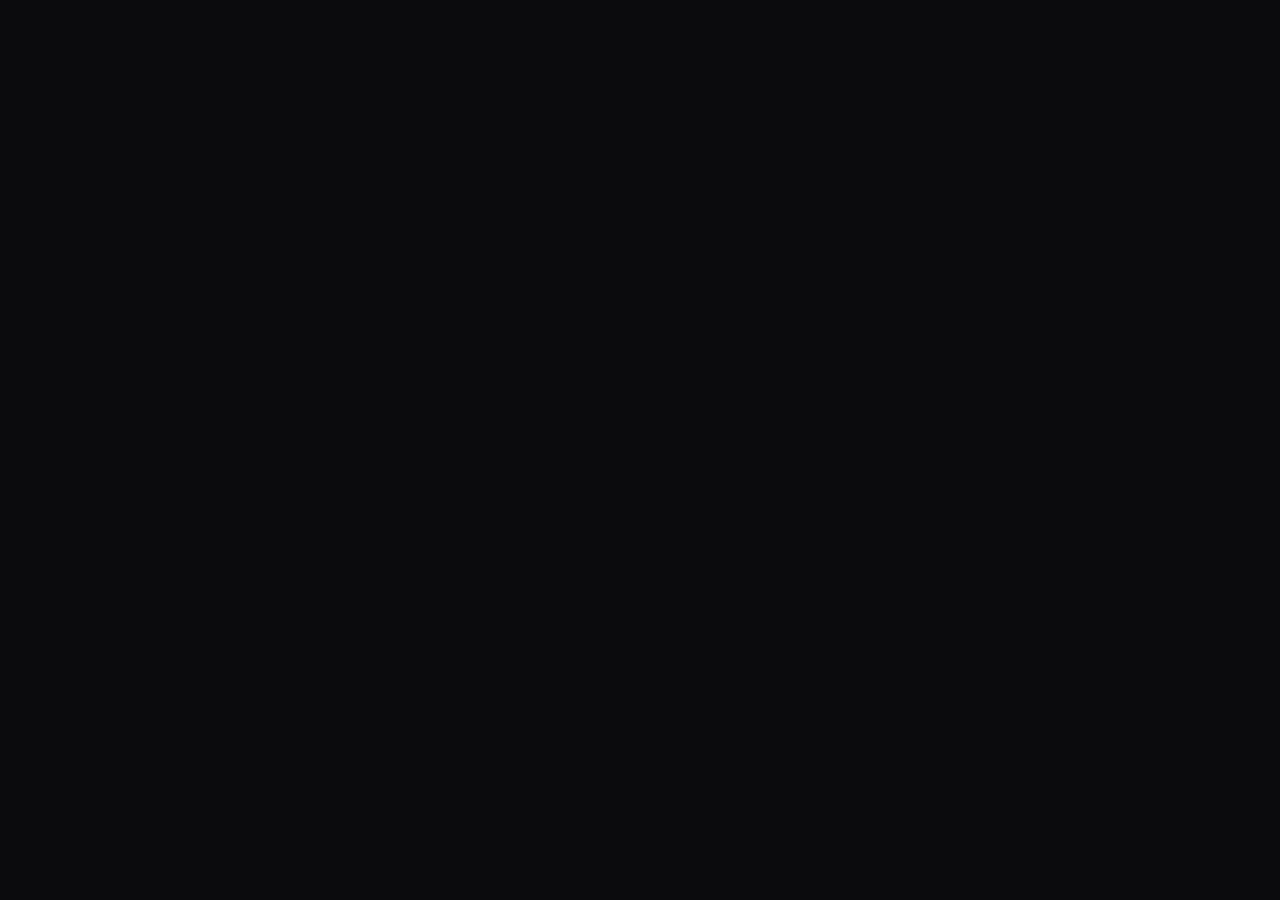
==== index.html @ c73a39ec "Add Three.js 3D tabletop environment to v5" ====
<!doctype html><html><head><meta charset=utf8><meta name=viewport content="width=device-width,initial-scale=1,viewport-fit=cover"><style>:root{color-scheme:light;box-sizing:border-box;padding-top:env(safe-area-inset-top,0px);padding-bottom:env(safe-area-inset-bottom,0px)}html{scroll-padding-top:env(safe-area-inset-top,0px)}body{margin:0;padding:0;font:14px -apple-system,BlinkMacSystemFont,sans-serif;background:#fff;color:#000}img{max-width:100%}[hidden]:not([hidden=until-found i]){display:none!important}</style>  <title>Pen Game — V5.0</title>
  <meta name="theme-color" content="#0b0b0d">
  <meta name="description" content="Play the Bangladeshi school-bench pen game with friends or locally.">
  <meta name="application-name" content="Pen Game">
  <meta name="apple-mobile-web-app-capable" content="yes">
  <meta name="apple-mobile-web-app-status-bar-style" content="black-translucent">
  <link rel="manifest" href="./manifest.webmanifest">
  <link rel="icon" type="image/svg+xml" href="./icon.svg">
</head><body>
<meta name="claude:viewport-fit-sides" content="cover">
<link rel="stylesheet" href="https://fonts.googleapis.com/css2?family=Hind+Siliguri:wght@400;500;600;700&family=Permanent+Marker&display=swap">
<style>
/* Layout: full-screen game. HUD bar on top, canvas bench in the middle, modal panels for menus. Single dark look by choice. */
:root{--bg:#0b0b0d;--sf:#141418;--sf2:#1b1b21;--ln:#2b2b32;--tx:#f5f5f7;--mu:#a3a3ad;--ac:#dc3545;--ac2:#ff6577;--ok:#22c55e;--warn:#eab308;
--ff:"Hind Siliguri",system-ui,-apple-system,"Segoe UI",Roboto,sans-serif;--fd:"Permanent Marker","Hind Siliguri",system-ui,sans-serif;color-scheme:dark}
*{box-sizing:border-box}
html,body{height:100%;margin:0;overscroll-behavior:none;-webkit-tap-highlight-color:transparent}
body{display:flex;flex-direction:column;padding:0;background:var(--bg);color:var(--tx);font:16px/1.45 var(--ff);overflow:hidden;user-select:none;-webkit-user-select:none;-webkit-touch-callout:none;overscroll-behavior:none}
#stage{flex:1;min-height:0;display:flex;align-items:center;justify-content:center}#pen3d{position:absolute;inset:0;width:100%;height:100%;pointer-events:none;z-index:0}#c{position:relative;z-index:1}
#c{display:block;touch-action:none;max-width:100%}
button,select,input{font:inherit;color:var(--tx);background:var(--sf2);border:1px solid var(--ln);border-radius:10px;padding:9px 14px}
button{cursor:pointer;transition:transform .12s,filter .12s}
button:hover{filter:brightness(1.15)}button:active{transform:scale(.97)}
:focus-visible{outline:2px solid var(--tx);outline-offset:2px}
input[type=text]{user-select:text;-webkit-user-select:text;min-width:0}
button.pr{background:linear-gradient(180deg,#e8485a,#c52b3c);border-color:var(--ac);box-shadow:0 6px 18px rgba(220,53,69,.35);font-weight:600}

/* HUD */
#top{display:none;align-items:center;gap:10px 14px;flex-wrap:wrap;padding:8px 12px;background:linear-gradient(180deg,#18181d,#121216);border:1px solid var(--ln);border-radius:16px}
#turn{display:flex;align-items:center;gap:8px;padding:6px 14px 6px 10px;background:var(--sf2);border:1px solid var(--ln);border-radius:99px;font-weight:600;min-width:0}
#turn .dot{width:14px;height:14px;border-radius:50%;background:currentColor;box-shadow:0 0 10px currentColor;flex:none;animation:pop .4s}
#turn small{color:var(--mu);font-weight:400}
@keyframes pop{from{transform:scale(2.2)}}
#order{display:flex;gap:12px;flex:1;flex-wrap:wrap;min-width:0}
.chip{display:flex;align-items:center;gap:6px;font-size:12px;color:var(--mu);min-width:0}
.chip b{width:30px;height:30px;border-radius:50%;display:grid;place-items:center;font-size:13px;color:#fff;background:var(--c);border:2px solid transparent;box-shadow:0 2px 8px rgba(0,0,0,.5);transition:transform .2s;flex:none}
.chip.on b{border-color:#fff;transform:scale(1.15);box-shadow:0 0 0 3px rgba(255,255,255,.15),0 0 14px var(--c)}
.chip.on em{color:var(--tx)}
.chip.x b{background:#26262b;color:var(--mu)}.chip.x{opacity:.55}
.chip em{font-style:normal;overflow:hidden;text-overflow:ellipsis;white-space:nowrap;max-width:90px}
.pips{display:flex;gap:3px}.pips i{display:block;width:8px;height:8px;border-radius:50%;border:1.5px solid var(--c)}.pips i.f{background:var(--c)}
#ser{font-size:12px;color:var(--mu);white-space:nowrap}
#clk{display:flex;align-items:center;justify-content:center;min-width:48px;height:34px;padding:0 10px;border-radius:99px;border:1px solid var(--ln);background:var(--sf2);font-weight:700;font-variant-numeric:tabular-nums}
#clk.low{border-color:var(--ac);color:var(--ac2);animation:blink .5s infinite alternate}
@keyframes blink{to{background:#3a141a}}
#pwr{width:110px;height:10px;border-radius:5px;background:var(--sf2);border:1px solid var(--ln);overflow:hidden}
#pwf{height:100%;width:0;background:linear-gradient(90deg,#22c55e,#eab308,#dc3545) left/110px 100%}
#top button{width:44px;height:44px;padding:0;border-radius:50%;display:grid;place-items:center}
#toast{position:fixed;left:50%;top:calc(76px + env(safe-area-inset-top,0px));transform:translateX(-50%);max-width:calc(100% - 32px);text-align:center;background:rgba(17,17,20,.92);border:1px solid var(--ac);padding:8px 16px;border-radius:99px;box-shadow:0 8px 24px rgba(0,0,0,.5);font-weight:600;opacity:0;transition:opacity .25s;pointer-events:none;z-index:6}
#toast.on{opacity:1}

/* Panels */
#scr{position:fixed;inset:0;display:none;align-items:center;justify-content:center;padding:calc(16px + env(safe-area-inset-top,0px)) max(16px,env(safe-area-inset-right,0px)) calc(16px + env(safe-area-inset-bottom,0px)) max(16px,env(safe-area-inset-left,0px));overflow:auto;overscroll-behavior:contain;z-index:5;background:radial-gradient(ellipse at 50% 0,rgba(220,53,69,.14),rgba(8,8,8,.92) 62%)}
.p{background:linear-gradient(180deg,#17171b,#101013);border:1px solid #2b2b31;border-radius:16px;padding:22px;max-width:520px;width:100%;max-height:100%;overflow:auto;box-shadow:0 20px 60px rgba(0,0,0,.6);animation:rise .35s cubic-bezier(.2,.8,.2,1)}
.p.still{animation:none}
@keyframes rise{from{opacity:0;transform:translateY(14px) scale(.98)}}
.p h2,.p h3{margin:.2em 0 .5em}.p h3{font-size:13px;color:var(--mu);text-transform:uppercase;letter-spacing:.08em;margin-top:1.2em}
.p label{display:flex;justify-content:space-between;align-items:center;gap:10px;margin:10px 0}
.g{display:grid;gap:10px;margin-top:14px}.g2{display:grid;grid-template-columns:1fr 1fr;gap:10px}
.mu{color:var(--mu);font-size:14px}
.logo{text-align:center}
.logo b{display:block;font:400 clamp(44px,10vw,64px)/1.05 var(--fd);letter-spacing:.01em;transform:rotate(-2deg)}
.logo b span{color:var(--ac2)}
.logo .bn{font-size:18px;color:var(--mu)}.logo p{margin:2px 0 0}
.pg{height:16px;width:190px;margin:14px auto 4px;border-radius:8px;background:linear-gradient(90deg,#1e1e22 12%,#dc3545 12% 18%,#2563eb 18% 88%,#111 88%);filter:drop-shadow(0 10px 8px rgba(0,0,0,.6));animation:sw 3.5s ease-in-out infinite alternate}
@keyframes sw{from{transform:translateX(-30px) rotate(-4deg)}to{transform:translateX(30px) rotate(4deg)}}
.st{display:grid;grid-template-columns:repeat(3,1fr);gap:8px;text-align:center}
.st div{background:#18181c;border:1px solid var(--ln);border-radius:12px;padding:10px 6px}
.st b{display:block;font-size:20px;font-variant-numeric:tabular-nums}.st span{font-size:12px;color:var(--mu)}
.kick{font-size:11px;letter-spacing:.14em;text-transform:uppercase;color:var(--ac2);font-weight:700;text-align:center}
.win{text-align:center}.win h2{font:400 clamp(28px,7vw,38px)/1.1 var(--fd);margin:.2em 0 .5em}
.score{display:flex;gap:8px;justify-content:center;flex-wrap:wrap;margin:6px 0 12px}
.score div{min-width:72px;text-align:center;background:#18181c;border:1px solid var(--ln);border-bottom:3px solid var(--c);border-radius:10px;padding:6px 10px}
.score b{display:block;font-size:26px;line-height:1.1;font-variant-numeric:tabular-nums}.score span{font-size:12px;color:var(--mu);display:block;max-width:96px;overflow:hidden;text-overflow:ellipsis;white-space:nowrap}
.rk{display:flex;align-items:center;gap:10px;background:#17171b;border-left:4px solid var(--c);border-radius:10px;padding:8px 12px;margin:6px 0}
.rk .pos{width:34px;font-weight:700;color:var(--mu);font-variant-numeric:tabular-nums}.rk .nm{flex:1;min-width:0;overflow:hidden;text-overflow:ellipsis;white-space:nowrap}
.rk small{color:var(--mu)}.rk .ms{font-size:12px;color:var(--mu);white-space:nowrap}
ol.steps{counter-reset:s;list-style:none;padding:0}
ol.steps li{counter-increment:s;display:flex;gap:12px;align-items:center;background:#17171b;border-radius:12px;padding:10px 12px;margin:8px 0}
ol.steps li::before{content:counter(s);width:26px;height:26px;border-radius:50%;background:var(--ac);display:grid;place-items:center;font-weight:700;flex:none}
input[type=checkbox]{appearance:none;-webkit-appearance:none;width:46px;height:26px;border-radius:13px;padding:0;position:relative;cursor:pointer;background:#2a2a30;transition:background .2s;flex:none}
input[type=checkbox]::after{content:"";position:absolute;top:3px;left:3px;width:18px;height:18px;border-radius:50%;background:#fff;transition:transform .2s}
input[type=checkbox]:checked{background:var(--ac);border-color:var(--ac)}input[type=checkbox]:checked::after{transform:translateX(20px)}
input[type=range]{accent-color:var(--ac);padding:0;width:150px;border:0;background:none}
.seg{display:flex;gap:4px}.seg button{flex:1;padding:8px 0;font-weight:600;font-size:13px}.seg button.on{background:var(--ac);border-color:var(--ac)}

/* Match setup */
.p:has(.setup-screen){max-width:920px;padding:0;background:#0d0d10;border-color:#303036}
.setup-screen{padding:clamp(16px,3vw,30px);background:radial-gradient(ellipse at 90% 0,rgba(220,53,69,.14),transparent 38%),#101013}
.setup-hero{padding:5px 0 20px;border-bottom:1px solid var(--ln)}
.setup-kicker{font-size:10px;letter-spacing:.18em;font-weight:700;color:#f16c7b;text-transform:uppercase}
.setup-hero h2{font:400 clamp(30px,5vw,44px)/1.1 var(--fd);margin:8px 0 2px}.setup-hero h2 span{color:var(--ac)}
.setup-hero p,.section-head p,.editor-title p{color:var(--mu);font-size:13px;margin:4px 0 0}
.mode-pill{display:inline-block;margin-top:14px;padding:6px 12px;border:1px solid #3e272d;background:#211418;border-radius:99px;color:#ff9ba6;font-size:10px;font-weight:700;letter-spacing:.08em}
.setup-section{padding:20px 0;border-bottom:1px solid var(--ln)}
.section-head{display:flex;justify-content:space-between;align-items:center;gap:14px;margin-bottom:12px}
.section-head h3,.editor-title h3{font-size:17px;margin:0;text-transform:none;letter-spacing:-.01em;color:var(--tx)}
.player-count{display:flex;gap:10px;align-items:center}
.player-count>span,.gallery-head>span,.rule>span{font-size:10px;letter-spacing:.13em;color:var(--mu);font-weight:700}
.player-count .seg button{min-width:30px;padding:6px 0;font-size:12px}
.roster-grid{display:grid;grid-template-columns:repeat(3,minmax(0,1fr));gap:10px}
.roster-card{display:flex;flex-direction:column;text-align:left;gap:6px;padding:12px;background:linear-gradient(155deg,#1a1a20,#141418);border:1px solid #303038;border-radius:14px;min-width:0}
.roster-card.active{border-color:var(--player-color);box-shadow:inset 0 0 25px color-mix(in srgb,var(--player-color) 10%,transparent)}
.roster-head{display:flex;align-items:center;gap:6px;width:100%}
.roster-dot{width:7px;height:7px;border-radius:50%;background:var(--player-color);box-shadow:0 0 10px var(--player-color)}
.role-label{font-size:9px;font-weight:700;letter-spacing:.08em;color:#d5d5dc}
.roster-num{margin-left:auto;color:#74747e;font-size:10px}
.roster-preview,.pen-art{display:flex;align-items:center;justify-content:center;overflow:hidden;background:radial-gradient(ellipse,#292930,#18181d 75%);border-radius:9px}
.roster-preview{height:54px;margin:4px 0}.pen-art{height:55px;width:100%;border-radius:7px}
.roster-preview img{max-width:92%;max-height:48px;object-fit:contain}.pen-art img{width:95%;height:95%;object-fit:contain;filter:drop-shadow(0 3px 3px #0008)}
.roster-card>strong{font-size:13px;overflow:hidden;text-overflow:ellipsis;white-space:nowrap}
.roster-pen-name{font-size:11px;color:var(--mu);overflow:hidden;text-overflow:ellipsis;white-space:nowrap}
.roster-edit{margin-top:4px;font-size:9px;letter-spacing:.1em;color:var(--player-color);font-weight:700}
.rules-grid{display:grid;grid-template-columns:repeat(3,minmax(0,1fr));gap:12px}
.rule{display:flex;flex-direction:column;gap:6px;min-width:0}.rule .seg button{padding:8px 2px;font-size:12px}
.pen-editor{padding:20px 0 14px}
.editor-title{display:flex;justify-content:space-between;align-items:center;gap:12px;margin-bottom:14px}
.editor-title h3{margin-top:4px;font-size:21px}
.editor-badge{font-size:9px;font-weight:700;letter-spacing:.12em;color:var(--player-color);border:1px solid var(--player-color);padding:6px 8px;border-radius:6px}
.player-fields{display:grid;grid-template-columns:1fr 1fr;gap:10px;margin-bottom:19px}
.player-fields label{display:flex;flex-direction:column;align-items:stretch;gap:6px;margin:0;color:#bdbdc7;font-size:11px;font-weight:600}
.player-fields input,.player-fields select{width:100%;min-width:0;background:#19191f;padding:10px 12px;font-size:13px}
.gallery-head{display:flex;justify-content:space-between;align-items:center;gap:10px;margin-bottom:10px}.gallery-head h4{font-size:13px;margin:0}
.pen-gallery{display:grid;grid-template-columns:repeat(auto-fill,minmax(130px,1fr));gap:8px}
.pen-option{min-width:0;text-align:left;display:flex;flex-direction:column;gap:7px;padding:8px;border:1px solid #303038;background:#17171c;border-radius:11px}
.pen-option.selected{border-color:var(--player-color);background:linear-gradient(150deg,color-mix(in srgb,var(--player-color) 13%,#17171c),#17171c)}
.pen-option-name{font-size:11px;font-weight:600;overflow:hidden;text-overflow:ellipsis;white-space:nowrap}
.pen-option-status{font-size:9px;font-weight:700;letter-spacing:.08em;color:#92929e}.pen-option.selected .pen-option-status{color:var(--player-color)}
.setup-footer{display:flex;align-items:center;justify-content:space-between;gap:12px;padding-top:16px;border-top:1px solid var(--ln)}
.setup-footer>span{font-size:11px;color:var(--mu)}.setup-footer .g2{display:flex;gap:8px;margin:0}.setup-footer button{padding:10px 15px}
@media(max-width:620px){
 .roster-grid,.pen-gallery{grid-template-columns:repeat(2,minmax(0,1fr))}.roster-card:last-child:nth-child(odd){grid-column:1/-1}
 .rules-grid,.player-fields{grid-template-columns:1fr}.section-head{align-items:flex-start;flex-direction:column}.player-count{width:100%;justify-content:space-between}
 .setup-footer{align-items:stretch;flex-direction:column}.setup-footer .g2{width:100%}.setup-footer button{flex:1}
 .chip em,#turn small{display:none}.p{padding:16px}.p:has(.setup-screen){padding:0}}
@media(max-width:620px){#pwr{display:none}#top{padding:6px 8px;gap:6px 8px}.chip b{width:28px;height:28px}#order{gap:8px}}
@media(max-height:480px){body{padding-block:4px;gap:4px}#top{padding:4px 8px;gap:4px 8px}#turn{padding:3px 10px 3px 8px}#turn small,.chip em,#pwr{display:none}.chip b{width:26px;height:26px}#top button{width:40px;height:40px}.p{padding:14px}#toast{top:calc(56px + env(safe-area-inset-top,0px))}}
@media(pointer:coarse){button,select,input[type=text],.seg button{min-height:44px}
:focus-visible{outline:2px solid var(--ac2);outline-offset:3px}
button:disabled{cursor:not-allowed;opacity:.48}
@media(hover:hover){button:not(:disabled):hover{filter:brightness(1.12)}}}
.rm *{animation:none!important;transition:none!important}
@media(prefers-reduced-motion:reduce){*{animation:none!important}}
/* Full-screen play: the bench fills the whole screen, the scoreboard bar is hidden unless turned on in Settings. */
html body{padding:0;gap:0}
#stage{position:fixed;flex:none;inset:env(safe-area-inset-top,0px) env(safe-area-inset-right,0px) env(safe-area-inset-bottom,0px) env(safe-area-inset-left,0px)}
#top{position:fixed;z-index:4;top:calc(6px + env(safe-area-inset-top,0px));left:calc(6px + env(safe-area-inset-left,0px));right:calc(6px + env(safe-area-inset-right,0px));background:rgba(18,18,22,.8);pointer-events:none}
#top button{pointer-events:auto}
#fpz{position:fixed;z-index:4;top:calc(8px + env(safe-area-inset-top,0px));right:calc(8px + env(safe-area-inset-right,0px));width:40px;height:40px;min-height:0;padding:0;border-radius:50%;display:none;place-items:center;background:rgba(16,16,20,.55);border-color:rgba(255,255,255,.18);opacity:.5}
#fpz:hover,#fpz:active{opacity:1}
#clk{position:fixed;z-index:4;top:calc(8px + env(safe-area-inset-top,0px));left:50%;transform:translateX(-50%);background:rgba(16,16,20,.75)}
/* Slim, light HUD: a small pill in the top-left corner, no names, no power bar; hidden completely in fullscreen. */
#top{right:auto;width:max-content;max-width:55vw;flex-wrap:nowrap;gap:4px;padding:2px 4px;border:0;border-radius:99px;background:rgba(10,10,12,.34)}
#top #turn{padding:2px 8px 2px 4px;font-size:11px;background:transparent;border:0;gap:5px}
#top #turn .dot{width:8px;height:8px;box-shadow:0 0 6px currentColor}
#top #turn small,#top .chip em,#top #pwr{display:none}
#top #order{flex:none;flex-wrap:nowrap;gap:3px}
#top .chip b{width:18px;height:18px;font-size:9px;border-width:1.5px;box-shadow:none}
#top .chip.on b{transform:scale(1.12);box-shadow:0 0 0 2px rgba(255,255,255,.15)}
#top button{width:26px;height:26px;min-height:0;background:transparent;border-color:transparent;opacity:.65}
#top button svg{width:12px;height:12px}
#fpz{width:30px;height:30px;opacity:.4;top:calc(6px + env(safe-area-inset-top,0px));right:calc(6px + env(safe-area-inset-right,0px))}
#fpz svg{width:12px;height:12px}
#clk{min-width:34px;height:24px;padding:0 8px;font-size:12px;border-color:transparent;background:rgba(10,10,12,.45);top:calc(6px + env(safe-area-inset-top,0px))}
body.play #toast,body.hudon #toast{top:calc(38px + env(safe-area-inset-top,0px));font-size:12px;padding:4px 12px;background:rgba(14,14,17,.6);border-color:transparent;box-shadow:none}
body.fs #top{display:none!important}

/* Friendlier room sharing */
.invite-layout{display:grid;grid-template-columns:minmax(0,1fr) 142px;align-items:center;gap:14px;margin:14px 0;padding:14px;background:#141418;border:1px solid var(--ln);border-radius:14px}
.invite-actions{display:grid;gap:8px;min-width:0}
.invite-actions h3{margin:0!important}
.invite-actions p{margin:0 0 4px}
.invite-actions button{width:100%;padding:10px;font-size:14px}
.invite-code{font-size:clamp(13px,2.5vw,17px);font-weight:700;letter-spacing:.02em;overflow-wrap:anywhere;padding:8px 10px;background:#0b0b0d;border:1px solid var(--ln);border-radius:9px}
.invite-qr-wrap{display:flex;flex-direction:column;align-items:center;justify-content:center;gap:7px;min-width:0}
.invite-qr{width:136px;height:136px;display:grid;place-items:center;background:#fff;border:5px solid #fff;border-radius:10px;overflow:hidden}
.invite-qr img,.invite-qr canvas{display:block;max-width:100%;height:auto}
.invite-qr-wrap span{font-size:11px;line-height:1.3;text-align:center;color:var(--mu)}
@media(max-width:430px){.invite-layout{grid-template-columns:minmax(0,1fr) 112px;gap:8px;padding:9px}.invite-qr{width:108px;height:108px;border-width:4px}.invite-actions button{font-size:12px;padding:8px 5px}.invite-code{font-size:12px;padding:7px}}
</style>

<div id="top">
 <div id="turn"></div>
 <div id="order"></div>
 <div id="ser" hidden></div>
 <div id="pwr" title="Flick power"><div id="pwf"></div></div>
 <button data-a="pause" aria-label="Pause"><svg viewBox="0 0 16 16" width="16" height="16" fill="currentColor"><rect x="3" y="2" width="3.5" height="12" rx="1"/><rect x="9.5" y="2" width="3.5" height="12" rx="1"/></svg></button>
 <button data-a="rr" aria-label="Restart round"><svg viewBox="0 0 16 16" width="16" height="16" fill="none" stroke="currentColor" stroke-width="1.8" stroke-linecap="round" stroke-linejoin="round"><path d="M13 8a5 5 0 1 1-1.6-3.7"/><path d="M13 2.5v3h-3"/></svg></button>
 <button data-a="menu" aria-label="Main menu"><svg viewBox="0 0 16 16" width="16" height="16" fill="none" stroke="currentColor" stroke-width="1.8" stroke-linecap="round"><path d="M2.5 4h11M2.5 8h11M2.5 12h11"/></svg></button>
</div>
<div id="stage"><canvas id="pen3d" aria-hidden="true"></canvas><canvas id="c" aria-label="Pen Game bench"></canvas></div>
<div id="clk" hidden title="Shot clock"></div>
<button id="fpz" data-a="pause" aria-label="Pause"><svg viewBox="0 0 16 16" width="16" height="16" fill="currentColor"><rect x="3" y="2" width="3.5" height="12" rx="1"/><rect x="9.5" y="2" width="3.5" height="12" rx="1"/></svg></button>
<div id="scr"></div><div id="toast" role="status"></div>
<script src="https://cdnjs.cloudflare.com/ajax/libs/matter-js/0.19.0/matter.min.js"></script>
<script src="https://cdn.jsdelivr.net/npm/peerjs@1.5.5/dist/peerjs.min.js"></script>
<script src="https://cdnjs.cloudflare.com/ajax/libs/qrcodejs/1.0.0/qrcode.min.js"></script>
<script>
(()=>{
const {Engine,Bodies,Body,Composite,Events}=Matter;
const $=s=>document.querySelector(s);
const esc=s=>String(s).replace(/[&<>"]/g,c=>({'&':'&amp;','<':'&lt;','>':'&gt;','"':'&quot;'}[c]));
const clamp=(v,a,b)=>v<a?a:v>b?b:v;
const ord=n=>n+(n%100>=11&&n%100<=13?'th':['th','st','nd','rd'][n%10]||'th');

/* ---------- constants ---------- */
/* The world is 600 high and as wide as the screen needs (860-1320). V is the visible window: just the bench plus a thin edge of floor, so the table fills the screen.
   PS scales the pens: bigger and thicker, so they do not look like thin sticks on a phone. */
const H=600,VM=28,PS=1.3,PL0=84,PL=Math.round(PL0*PS),PW=Math.round(11*PS),HL=37*PS,TIP=40*PS,MAXD=150,VMAX=22,Q=4;let W=960;
const B={x:40,y:40,w:880,h:520,r:26};let CX=B.x+B.w/2;const CY=B.y+B.h/2,V={x:VM,y:VM,w:W-2*VM,h:H-2*VM};
const PC=['#3b82f6','#f59e0b','#22c55e','#a855f7','#06b6d4','#ec4899'];
const PENS=[
 {n:'Blue ballpoint',k:'click',c:'#1e40af',g:'#14171d',ink:'#1e40af'},
 {n:'Black ballpoint',k:'click',c:'#2b2d33',g:'#0b0b0d',ink:'#111111'},
 {n:'Red ballpoint',k:'click',c:'#c62828',g:'#17171a',ink:'#dc2626'},
 {n:'Clear hex pen',k:'stick',c:'rgba(205,228,255,.34)',cap:'#2563eb',ink:'#2563eb'},
 {n:'Neon green',k:'click',c:'#6fbf0a',g:'#2a313c',ink:'#65a30d'},
 {n:'Orange student',k:'stick',c:'rgba(255,214,170,.36)',cap:'#f97316',ink:'#ea580c'}];
const BUILTIN=PENS.length;
/* Surfaces: k = air drag per frame, m = sliding friction (constant slow-down, like a real pen on wood). */
const PHY={classic:{k:.012,m:.36},slick:{k:.008,m:.24},grippy:{k:.018,m:.5}};
const ZG=.5,ZC=4; /* z gravity (units/frame^2); above ZC a pen clears others */
const travel=(v,k,m)=>{let d=0;while(v>0&&d<4000){d+=v;v=v*(1-k)-m}return d};
const speedFor=(d,k,m,vm)=>{let lo=0,hi=vm;for(let i=0;i<18;i++){const mid=(lo+hi)/2;travel(mid,k,m)<d?lo=mid:hi=mid}return hi};
const OBS={eraser:{w:58,h:26,n:'the eraser'},sharpener:{w:36,h:24,n:'the sharpener'},glue:{r:17,n:'the glue stick'}};
const SERIES=[[1,'Single'],[3,'Best of 3'],[5,'Best of 5']],CLOCKS=[[0,'Off'],[15,'15 s'],[30,'30 s']],CLUTTER=[[0,'Clear'],[1,'Eraser'],[2,'Cluttered']];

/* ---------- persistence ---------- */
const ld=(k,d)=>{try{return Object.assign({},d,JSON.parse(localStorage.getItem(k)))}catch(e){return d}};
const sv=(k,v)=>{try{localStorage.setItem(k,JSON.stringify(v))}catch(e){}};
let S=ld('pg.s',{snd:1,vol:.6,rm:matchMedia('(prefers-reduced-motion:reduce)').matches,pw:1,asst:1,acc:0,phy:'classic',ink:1,vib:1});
let ST=ld('pg.st',{p:0,w:0,e:0,rs:0,pens:{},st:0,bs:0,sh:0,ht:0,sp:0,sw:0,rec:[]});
if(!ST.pens||typeof ST.pens!=='object')ST.pens={};if(!Array.isArray(ST.rec))ST.rec=[];
for(const k of['p','w','e','rs','st','bs','sh','ht','sp','sw'])if(!isFinite(ST[k]))ST[k]=0;
document.body.classList.toggle('rm',!!S.rm);

/* ---------- audio ---------- */
let AC;const snd=(f,d,ty='sine',v=.2,f2)=>{if(!S.snd||!S.vol)return;try{AC=AC||new(window.AudioContext||window.webkitAudioContext)();if(AC.state==='suspended')AC.resume();const o=AC.createOscillator(),g=AC.createGain(),t=AC.currentTime;o.type=ty;o.frequency.setValueAtTime(f,t);if(f2)o.frequency.exponentialRampToValueAtTime(f2,t+d);g.gain.setValueAtTime(Math.max(.0002,v*S.vol),t);g.gain.exponentialRampToValueAtTime(.0001,t+d);o.connect(g);g.connect(AC.destination);o.start(t);o.stop(t+d)}catch(e){}};

const vib=p=>{try{if(S.vib&&typeof navigator!=='undefined'&&navigator.vibrate)navigator.vibrate(p)}catch(e){}};
const wake=()=>{try{if(typeof navigator!=='undefined'&&navigator.wakeLock)navigator.wakeLock.request('screen').catch(()=>{})}catch(e){}};
/* ---------- assets (EXTEND HERE) ----------
 PEN SKIN (image): Assets.addPen({n:'Name', src:'path-or-dataURL.png', len:84, band:-10})  transparent PNG, pen pointing right.
 PEN (procedural): Assets.addPen({n, k:'click'|'stick', c:barrel, g:grip, cap:capColour, ink:inkColour})
 BENCH: Assets.setBench('image.jpg') stretches over the 960x600 world; setBench(null) restores the procedural bench.
 MANIFEST: Assets.loadManifest({bench:{src}, pens:[{n,src}]}) or open the page with ?assets=assets/manifest.json
 Physics never reads assets, so skins cannot change gameplay. */
const Assets={bench:{img:null,proc:null},cache:new Map(),
 load(src){return new Promise((ok,no)=>{const i=new Image();i.onload=()=>ok(i);i.onerror=no;i.src=src})},
 addPen(d){d.n=d.n||'Custom pen';d.c=d.c||'#888';if(d.src)this.load(d.src).then(i=>{d.img=i;this.cache.clear()}).catch(()=>toast('Pen image failed to load'));PENS.push(d);return PENS.length-1},
 async setBench(src){if(!src){this.bench.img=null;return}try{this.bench.img=await this.load(src)}catch(e){toast('Bench image failed to load')}},
 async loadManifest(m){if(m.bench&&m.bench.src)await this.setBench(m.bench.src);for(const p of m.pens||[])this.addPen({...p})},
 reset(){this.bench.img=null;PENS.length=BUILTIN;this.cache.clear()}};
window.PenGame={Assets,PENS,PC,Q,start:c=>{begin(normCfg(c));hide()}};
try{const saved=JSON.parse(localStorage.getItem('pg.customPens')||'[]');if(Array.isArray(saved))saved.forEach(p=>{if(p&&p.src)Assets.addPen(p)})}catch(e){}
{const m=new URLSearchParams(location.search).get('assets');if(m)fetch(m).then(r=>r.json()).then(j=>Assets.loadManifest(j)).catch(()=>toast('Could not load asset manifest'))}

/* ---------- geometry helpers ---------- */
const ptSeg=(px,py,ax,ay,bx,by)=>{const dx=bx-ax,dy=by-ay,l=dx*dx+dy*dy,t=l?clamp(((px-ax)*dx+(py-ay)*dy)/l,0,1):0;return Math.hypot(ax+dx*t-px,ay+dy*t-py)};
const segX=(x1,y1,x2,y2,x3,y3,x4,y4)=>{const d=(x2-x1)*(y4-y3)-(y2-y1)*(x4-x3);if(!d)return false;const t=((x3-x1)*(y4-y3)-(y3-y1)*(x4-x3))/d,u=((x3-x1)*(y2-y1)-(y3-y1)*(x2-x1))/d;return t>=0&&t<=1&&u>=0&&u<=1};
const segD=(x1,y1,x2,y2,x3,y3,x4,y4)=>segX(x1,y1,x2,y2,x3,y3,x4,y4)?0:Math.min(ptSeg(x1,y1,x3,y3,x4,y4),ptSeg(x2,y2,x3,y3,x4,y4),ptSeg(x3,y3,x1,y1,x2,y2),ptSeg(x4,y4,x1,y1,x2,y2));
function onB(x,y){const r=B.r,dx=Math.max(B.x+r-x,0,x-(B.x+B.w-r)),dy=Math.max(B.y+r-y,0,y-(B.y+B.h-r));return x>=B.x&&x<=B.x+B.w&&y>=B.y&&y<=B.y+B.h&&dx*dx+dy*dy<=r*r}
function hitObs(o,x,y,ca,sa){for(const t of[-HL,-HL/2,0,HL/2,HL]){const px=x+ca*t,py=y+sa*t;
 if(o.r){if(Math.hypot(px-o.x,py-o.y)<o.r+PW/2)return true}
 else{const dx=px-o.x,dy=py-o.y,lx=dx*Math.cos(o.a)+dy*Math.sin(o.a),ly=-dx*Math.sin(o.a)+dy*Math.cos(o.a);if(Math.abs(lx)<o.w/2+PW/2&&Math.abs(ly)<o.h/2+PW/2)return true}}return false}
/* Walks the pen straight along `ang` and reports what it meets first. Spin is ignored, so this is a close estimate. */
function sweep(p,ang,maxD){const b=p.body,dx=Math.cos(ang),dy=Math.sin(ang),ca=Math.cos(b.angle),sa=Math.sin(b.angle);
 const F=G.pl.filter(q=>q!==p&&q.alive&&!q.fell).map(q=>{const a=q.body.angle,c=Math.cos(a)*HL,s=Math.sin(a)*HL,x=q.body.position.x,y=q.body.position.y;return{q,ax:x-c,ay:y-s,bx:x+c,by:y+s}});
 let px=b.position.x,py=b.position.y;
 for(let d=3;d<=maxD;d+=3){const x=b.position.x+dx*d,y=b.position.y+dy*d;
  if(!onB(x,y))return{k:'edge',x,y,d};
  for(const f of F)if(segD(x-ca*HL,y-sa*HL,x+ca*HL,y+sa*HL,f.ax,f.ay,f.bx,f.by)<PW)return{k:'pen',q:f.q,x:px,y:py,d};
  for(const o of G.obs)if(hitObs(o,x,y,ca,sa))return{k:'obs',o,x:px,y:py,d};
  px=x;py=y}
 return{k:'none',x:px,y:py,d:maxD}}

/* ---------- game state ---------- */
const eng=Engine.create({gravity:{x:0,y:0,scale:0}});
let G=null,M=null,acc=0,last=0,shake=0,parts=[],drag=null,tmr=0,paused=false,topOn=false;
const ink=document.createElement('canvas');ink.width=W*1.5;ink.height=H*1.5;const ig=ink.getContext('2d');ig.scale(1.5,1.5);ig.lineCap='round';
const inkClear=()=>ig.clearRect(0,0,W,H);
let benchT=0,benchTok=0;const queueBench=ms=>{clearTimeout(benchT);benchT=setTimeout(makeBench,ms)};
/* Match the table to the screen shape so it fills a wide phone edge to edge. Not changed mid-round. */
function fitWorld(force){const fresh=!!G&&G.st==='aim'&&!paused&&G.pl.every(p=>!p.sh);if(!force&&G&&!fresh)return;const r=$('#stage').getBoundingClientRect();if(!r.width||!r.height)return;const a=Math.max(r.width,r.height)/Math.min(r.width,r.height),nw=clamp(Math.round(a*(H-2*VM)/10)*10+2*VM,860,1320);if(Math.abs(nw-W)<10)return;
 W=nw;B.w=W-80;CX=W/2;V.w=W-2*VM;ink.width=Math.round(W*1.5);ink.height=Math.round(H*1.5);ig.setTransform(1.5,0,0,1.5,0,0);ig.lineCap='round';queueBench(150);if(fresh&&!force)round()}
function goFS(){try{if(S.afs===0||!matchMedia('(pointer:coarse)').matches||document.fullscreenElement||!document.fullscreenEnabled)return;const p=document.documentElement.requestFullscreen({navigationUI:'hide'});if(p&&p.then)p.then(()=>{try{screen.orientation&&screen.orientation.lock&&screen.orientation.lock('landscape').catch(()=>{})}catch(e){}}).catch(()=>{})}catch(e){}}

function normCfg(c){c=c||{};const pick=(list,v)=>list.some(x=>x[0]===+v)?+v:list[0][0];return{...c,series:pick(SERIES,c.series),clock:pick(CLOCKS,c.clock),clutter:pick(CLUTTER,c.clutter),pl:(c.pl||[0,1].map(i=>({name:'Player '+(i+1),ai:0,pen:i}))).map((p,i)=>({name:String(p.name||'Player').slice(0,14),ai:clamp(+p.ai||0,0,3),pen:+p.pen<PENS.length&&+p.pen>=0?+p.pen:i%BUILTIN}))}}
function begin(cfg){wake();M={cfg,scores:cfg.pl.map(()=>0),round:1,need:Math.ceil(cfg.series/2),first:Math.floor(Math.random()*cfg.pl.length)};round()}
function makeObs(lv){const kinds=lv===1?['eraser']:lv===2?['eraser','sharpener','glue']:[],out=[];
 for(const k of kinds){const D=OBS[k];let x,y,t=0;do{x=CX+(Math.random()-.5)*B.w*.32;y=CY+(Math.random()-.5)*110;t++}while(t<40&&out.some(o=>Math.hypot(o.x-x,o.y-y)<100));
  const a=Math.random()*Math.PI,o={k,x,y,a,w:D.w||0,h:D.h||0,r:D.r||0,n:D.n};
  o.body=D.r?Bodies.circle(x,y,D.r,{isStatic:true,restitution:.6,friction:0,label:'obs'}):Bodies.rectangle(x,y,D.w,D.h,{isStatic:true,angle:a,chamfer:{radius:4},restitution:.6,friction:0,label:'obs'});
  o.sp=obsSprite(o);out.push(o)}
 return out}
function round(){fitWorld(1);const cfg=M.cfg;clearTimeout(tmr);Composite.clear(eng.world,false);if(Engine.clear)Engine.clear(eng);parts=[];drag=null;paused=false;acc=0;inkClear();
 const n=cfg.pl.length,ph=PHY[S.phy]||PHY.classic,k=ph.k,off=Math.random()*6.28,obs=makeObs(cfg.clutter|0);
 const pl=cfg.pl.map((c,i)=>{const a=off+Math.PI*2*i/n,x=CX+Math.cos(a)*(B.w*.284+Math.random()*40),y=CY+Math.sin(a)*(B.h*.25+Math.random()*30);
  const body=Bodies.rectangle(x,y,PL,PW,{label:'pen',chamfer:{radius:5},density:.002,frictionAir:k,friction:.25,frictionStatic:0,restitution:.55,angle:Math.random()*6.28});
  return{i,name:c.name,ai:+c.ai,pen:+c.pen,alive:1,fell:0,rank:0,el:0,sh:0,ht:0,body,lt:null,z:0,vz:0,pt:0,pw:0,rb:0,fl:0,m0:body.collisionFilter.mask}});
 pl.forEach(p=>{p.body.pg=p});
 Composite.add(eng.world,[...obs.map(o=>o.body),...pl.map(p=>p.body)]);
 G={id:Math.random(),cfg,pl,obs,t:(M.first+M.round-1)%n,st:'aim',k,m:ph.m,simT:0,sT:0,win:null,clk:0,cs:-1,hit:0};
 turnStart();hud();toast(cfg.series>1?`Round ${M.round} · ${pl[G.t].name} starts`:pl[G.t].name+'’s turn');sched()}
function turnStart(){G.clk=G.cfg.clock&&!G.pl[G.t].ai?G.cfg.clock*1000:0;G.cs=-1}
function nextTurn(){do G.t=(G.t+1)%G.pl.length;while(!G.pl[G.t].alive);G.st='aim';turnStart();hud();sched()}
function timeUp(){const p=G.pl[G.t];drag=null;G.clk=0;toast(p.name+' ran out of time');snd(150,.35,'sawtooth',.15,70);nextTurn()}

function clockUI(){const e=$('#clk'),on=G&&G.st==='aim'&&G.cfg.clock&&!G.pl[G.t].ai;e.hidden=!on;if(on){e.textContent=Math.max(0,Math.ceil(G.clk/1000));e.classList.toggle('low',G.clk<=5000)}}
const ini=n=>(String(n).trim()[0]||'?').toUpperCase();
function syncHud(){const on=topOn&&!!S.hud&&!document.fullscreenElement;$('#top').style.display=on?'flex':'none';$('#fpz').style.display=topOn&&!on?'grid':'none';document.body.classList.toggle('hudon',on)}
function hud(){const g=G,on=!!g;if(on!==topOn){topOn=on;document.body.classList.toggle('play',on);syncHud()}if(!g)return;
 const c=g.pl[g.t],ser=$('#ser');
 $('#turn').innerHTML=g.st==='over'?'Round over':`<span class="dot" style="color:${PC[c.i]}"></span><span>${esc(c.name)}${c.ai?' · AI':''}</span><small>${g.st==='aim'?(c.ai?'thinking…':'drag back, release'):'in motion…'}</small>`;
 ser.hidden=M.cfg.series<2;if(!ser.hidden)ser.textContent=`Best of ${M.cfg.series} · Round ${M.round}`;
 $('#order').innerHTML=g.pl.map(p=>{const pips=M.cfg.series>1?`<span class="pips" style="--c:${PC[p.i]}">${Array.from({length:M.need},(_,k)=>`<i class="${k<M.scores[p.i]?'f':''}"></i>`).join('')}</span>`:'';
  return`<span class="chip${p.alive?'':' x'}${p===c&&g.st!=='over'?' on':''}" title="${esc(p.name)}"><b style="--c:${PC[p.i]}">${p.alive?esc(ini(p.name)):'✕'}</b><em>${esc(p.name)}</em>${pips}</span>`}).join('');
 clockUI()}

/* ---------- turn flow ---------- */
function flick(ang,pw,t=0){const p=G.pl[G.t],b=p.body;if(S.acc)ang+=(Math.random()-.5)*.16*(.4+pw);
 const sp=3+(VMAX*S.pw-3)*Math.pow(pw,1.3);
 const dx=Math.cos(ang),dy=Math.sin(ang),rx=Math.cos(b.angle)*t,ry=Math.sin(b.angle)*t,w=(rx*dy-ry*dx)*sp*b.mass/b.inertia*.3;
 Body.setVelocity(b,{x:dx*sp,y:dy*sp});Body.setAngularVelocity(b,clamp(w,-.35,.35));
 if(S.hop!==0&&pw>.7){const e=Math.min(1,Math.abs(t)/(PL/2));if(Math.random()<.25+.5*e)hop(p,(pw-.65)*5.5*(.5+.5*e)*(.5+Math.random()*.6),t<0?-1:1)}
 p.sh++;G.hit=0;p.lt=null;G.st='sim';G.simT=0;G.sT=0;acc=0;drag=null;snd(260+pw*300,.12,'square',.12,90);vib(12);hud();netBroadcastState()}
/* ---- z axis: hops, flight, landing, sliding friction ---- */
function hop(p,vz,spin){if(S.hop===0||p.z>0||p.fell||!p.alive||vz<1.1)return;p.vz=Math.min(6,vz);p.z=.01;p.pw=spin*vz*.07;p.pt=0;p.fl=0}
function overP(p){const b=p.body,ca=Math.cos(b.angle)*HL,sa=Math.sin(b.angle)*HL,x=b.position.x,y=b.position.y;
 for(const q of G.pl){if(q===p||!q.alive||q.fell||q.z>=ZC)continue;const c=Math.cos(q.body.angle)*HL,s=Math.sin(q.body.angle)*HL,qx=q.body.position.x,qy=q.body.position.y;
  if(segD(x-ca,y-sa,x+ca,y+sa,qx-c,qy-s,qx+c,qy+s)<PW*.95)return 1}
 for(const o of G.obs)if(hitObs(o,x,y,Math.cos(b.angle),Math.sin(b.angle)))return 1;return 0}
function zStep(u){if(!G)return;for(const p of G.pl){if(!p.alive||p.fell)continue;const b=p.body;
  if(p.z>0){p.vz-=ZG*u;p.z+=p.vz*u;p.pt+=p.pw*u;
   if(p.z>=ZC){b.collisionFilter.mask=0;p.fl=1}
   else if(p.fl&&p.vz<0&&p.z>0&&!overP(p)){b.collisionFilter.mask=p.m0;p.fl=0}
   if(p.z<=0){const vi=-p.vz;p.z=0;
    if(p.fl&&overP(p)&&p.rb<3){p.z=.01;p.vz=1.1;p.rb++;continue}
    if(vi>2.6){p.z=.01;p.vz=vi*.3;p.pw*=.4;Body.setVelocity(b,{x:b.velocity.x*.9,y:b.velocity.y*.9})}
    else{p.vz=0;p.pt=0;p.pw=0;p.rb=0;p.fl=0;b.collisionFilter.mask=p.m0}
    if(vi>1.3){Body.setVelocity(b,{x:b.velocity.x*.88,y:b.velocity.y*.88});snd(110+vi*25,.07,'triangle',Math.min(.25,vi/14));if(!S.rm){shake=Math.max(shake,Math.min(4,vi));for(let i=0;i<6;i++)parts.push({x:b.position.x,y:b.position.y,vx:(Math.random()-.5)*3,vy:(Math.random()-.5)*3,l:.5,c:'#e8d3b0'})}}}
  }else{
   const vx=b.velocity.x,vy=b.velocity.y,sp=Math.hypot(vx,vy);
   if(sp>0){const ns=Math.max(0,sp-G.m*u);if(ns<.05)Body.setVelocity(b,{x:0,y:0});else Body.setVelocity(b,{x:vx/sp*ns,y:vy/sp*ns})}
   const w=b.angularVelocity;if(w){const nw=Math.max(0,Math.abs(w)-G.m*.018*u);Body.setAngularVelocity(b,Math.abs(nw)<.002?0:Math.sign(w)*nw)}}}}
function simCheck(dt){G.simT+=dt;let mv=0;
 for(const p of G.pl){if(!p.alive||p.fell)continue;const b=p.body,q=b.position;
  if(!onB(q.x,q.y)){p.fell=1;p.ft=performance.now();b.collisionFilter.mask=0;snd(520,.5,'triangle',.18,110);vib([40,30,40])}
  else if(p.z>0||b.speed>.12||Math.abs(b.angularSpeed)>.004)mv=1}
 G.sT=mv?0:G.sT+dt;if(G.sT>350||G.simT>15000)resolve()}
function resolve(){
 for(const p of G.pl)if(p.alive){Body.setVelocity(p.body,{x:0,y:0});Body.setAngularVelocity(p.body,0);if(!p.fell){p.z=0;p.vz=0;p.pt=0;p.pw=0;p.fl=0;p.body.collisionFilter.mask=p.m0}}
 const cur=G.pl[G.t],out=G.pl.filter(p=>p.alive&&p.fell),left=G.pl.filter(p=>p.alive&&!p.fell);
 out.forEach(p=>{p.alive=0;p.rank=left.length+1;if(p!==cur)cur.el++;Composite.remove(eng.world,p.body)});
 if(out.length)toast(out.map(p=>p.name).join(' & ')+' eliminated');
 if(left.length<=1)return roundEnd(left[0]||null);
 nextTurn()}
function inkStep(){if(!S.ink)return;for(const p of G.pl){if(!p.alive||p.fell)continue;const b=p.body,tx=b.position.x+Math.cos(b.angle)*TIP,ty=b.position.y+Math.sin(b.angle)*TIP,d=PENS[p.pen]||PENS[0];
 if(p.lt&&b.speed>1.2&&!p.z){ig.globalAlpha=Math.min(.5,.12+b.speed*.02);ig.strokeStyle=d.ink||d.c;ig.lineWidth=1.3;ig.beginPath();ig.moveTo(p.lt[0],p.lt[1]);ig.lineTo(tx,ty);ig.stroke()}p.lt=[tx,ty]}ig.globalAlpha=1}

/* ---------- round and series results ---------- */
function roundEnd(w){G.st='over';G.win=w;if(w){w.rank=1;M.scores[w.i]++}
 const ser=M.cfg.series>1,fin=M.scores.findIndex(s=>s>=M.need),done=!ser||fin>=0,sw=fin>=0?G.pl[fin]:null,p0=G.pl[0];
 ST.rec.unshift((ser?`R${M.round} · `:'')+(w?w.name+' won':'Draw')+' · '+G.pl.length+' players');
 if(done&&ser)ST.rec.unshift(`Series ${M.scores.join('–')} · ${sw.name} won`);
 ST.rec.length=Math.min(6,ST.rec.length);
 if(!p0.ai){ST.p++;ST.rs+=p0.rank||1;ST.e+=p0.el;ST.sh+=p0.sh;ST.ht+=p0.ht;ST.pens[p0.pen]=(ST.pens[p0.pen]||0)+1;
  if(w===p0){ST.w++;ST.st++;ST.bs=Math.max(ST.bs,ST.st)}else ST.st=0;
  if(done&&ser){ST.sp++;if(sw===p0)ST.sw++}}
 sv('pg.st',ST);hud();
 if(w&&done&&!S.rm)for(let i=0;i<140;i++)parts.push({x:CX,y:CY-100,vx:(Math.random()-.5)*14,vy:-Math.random()*12,l:3,c:PC[i%6],g:1});
 snd(520,.5,'sine',.2,880);vib(w?[70,40,70]:30);
 const id=G.id;
 setTimeout(()=>{if(!G||G.id!==id||G.st!=='over')return;
  const rows=[...G.pl].sort((a,b)=>a.rank-b.rank||a.i-b.i).map(p=>`<div class="rk" style="--c:${PC[p.i]}"><span class="pos">${w?ord(p.rank):'='}</span><span class="nm">${esc(p.name)}${p.ai?' <small>AI</small>':''}</span><span class="ms">${p.el} out · ${p.ht}/${p.sh} hits</span></div>`).join('');
  const score=ser?`<div class="score">${G.pl.map(p=>`<div style="--c:${PC[p.i]}"><b>${M.scores[p.i]}</b><span>${esc(p.name)}</span></div>`).join('')}</div>`:'';
  const kick=ser?(done?'Series winner':`Round ${M.round} of up to ${M.cfg.series}`):'Match over';
  const title=ser?(done?esc(sw.name)+' wins the series':w?esc(w.name)+' takes the round':'Round drawn'):(w?esc(w.name)+' wins':'Draw');
  const btns=done?`<button class="pr" data-a="rst">Rematch</button><button data-a="menu">Main menu</button>`:`<button class="pr" data-a="next">Next round</button><button data-a="menu">Main menu</button>`;
  show(`<div class="win"><div class="kick">${kick}</div><h2 style="color:${w?PC[(done&&sw?sw:w).i]:'inherit'}">${title}</h2></div>${score}${rows}<div class="g">${btns}</div>`)},S.rm?200:(done?1300:800))}

/* ---------- collisions ---------- */
Events.on(eng,'collisionStart',e=>{for(const pr of e.pairs){const a=pr.bodyA,b=pr.bodyB;
 if(G&&G.st==='sim'&&!G.hit){const cur=G.pl[G.t].body;if((a===cur&&b.label==='pen')||(b===cur&&a.label==='pen')){G.hit=1;G.pl[G.t].ht++}}
 const v=Math.hypot(a.velocity.x-b.velocity.x,a.velocity.y-b.velocity.y);if(v<1)continue;
 if(S.hop!==0&&G&&G.st==='sim'&&v>5){const c0=(pr.collision.supports&&pr.collision.supports[0])||a.position;
  for(const[X,Y]of[[a,b],[b,a]]){const p=X.pg;if(!p||!p.alive||p.fell||p.z>0)continue;
   const o=Math.min(1,Math.abs(((c0.x-X.position.x)*Math.cos(X.angle)+(c0.y-X.position.y)*Math.sin(X.angle))/(PL/2))),mine=Math.hypot(X.velocity.x,X.velocity.y)/(v+.01),base=Y.pg?1:.6;
   hop(p,(v-5)*.15*(.3+o)*(.4+Math.random()*.8)*(.6+.4*Math.min(1.5,mine))*base,(Math.random()<.5?-1:1)*(.4+o))}}
 snd(180+Math.min(v,20)*18,.08,'triangle',Math.min(.3,v/40));if(S.rm)continue;if(v>8){shake=Math.min(8,v/2.5);vib(18)}
 const c=(pr.collision.supports&&pr.collision.supports[0])||a.position;for(let i=0;i<Math.min(8,v);i++)parts.push({x:c.x,y:c.y,vx:(Math.random()-.5)*4,vy:(Math.random()-.5)*4,l:.5,c:'#ffe9c4'})}});

/* ---------- AI (uses the same flick() as humans) ---------- */
function sched(){clearTimeout(tmr);if(!G||paused||G.st!=='aim'||!G.pl[G.t].ai)return;const id=G.id;tmr=setTimeout(()=>aiPlay(id),S.rm?250:900)}
function aiPlay(id){if(!G||G.id!==id||paused||G.st!=='aim')return;const p=G.pl[G.t];if(!p.ai)return;
 const me=p.body.position,lv=p.ai,foes=G.pl.filter(q=>q!==p&&q.alive),vm=VMAX*S.pw,edge=(x,y)=>Math.min(x-B.x,B.x+B.w-x,y-B.y,B.y+B.h-y);
 const gs=()=>(Math.random()+Math.random()+Math.random()-1.5)/1.5;let best=null;
 for(const q of foes){const t=q.body.position,dx=t.x-me.x,dy=t.y-me.y,d=Math.hypot(dx,dy)||1,ux=dx/d,uy=dy/d;
  let ox=t.x-CX,oy=t.y-CY;const ol=Math.hypot(ox,oy)||1;ox/=ol;oy/=ol;
  const vd=Math.min(vm,Math.max(4,speedFor(d,G.k,G.m,vm)+(lv>2?3:.8))),ov=Math.max(0,travel(vd,G.k,G.m)-d)*.25,ang=Math.atan2(dy,dx),sw=sweep(p,ang,d+ov);
  const val=(1-Math.min(edge(t.x,t.y),300)/300)*1.5+(ux*ox+uy*oy)*.8-d/1500-(sw.k==='edge'?3:0)-(sw.k==='obs'?2.5:0);
  if(!best||val>best.val)best={val,vd,ang,q}}
 const pwOf=v=>clamp(Math.pow(Math.max(0,(v-3)/(vm-3)),1/1.3),.1,1);
 let ang,pw;
 if(lv===1){const q=foes[Math.floor(Math.random()*foes.length)],t=q.body.position;ang=Math.atan2(t.y-me.y,t.x-me.x)+gs()*.3;pw=.35+Math.random()*.4}
 else if(lv===2&&(edge(me.x,me.y)<70||Math.random()<.15)){ang=Math.atan2(CY-me.y,CX-me.x)+gs()*.2;pw=.25+Math.random()*.15}
 else{ang=best.ang+gs()*(lv===2?.12:.03);pw=pwOf(best.vd)}
 flick(ang,pw)}

/* ---------- input ---------- */
const cv=$('#c'),cx=cv.getContext('2d');let sc=1,cs=1,rot=false;window.__penGameView=()=>({x:V.x,y:V.y,w:V.w,h:V.h});
/* Portrait phones: the bench is drawn turned 90 degrees so it fills the screen. Physics is unchanged. */
function rs(){fitWorld();const r=$('#stage').getBoundingClientRect();rot=r.height>r.width*1.05;const ww=rot?V.h:V.w,hh=rot?V.w:V.h,s=Math.min(r.width/ww,r.height/hh)||1,d=Math.min(devicePixelRatio||1,2);cv.style.width=ww*s+'px';cv.style.height=hh*s+'px';cv.width=Math.round(ww*s*d);cv.height=Math.round(hh*s*d);sc=s*d;cs=s}
const pt=e=>{const r=cv.getBoundingClientRect(),ux=(e.clientX-r.left)/r.width,uy=(e.clientY-r.top)/r.height;return rot?{x:V.x+uy*V.w,y:V.y+V.h-ux*V.h}:{x:V.x+ux*V.w,y:V.y+uy*V.h}};
const maxD=()=>Math.min(260,Math.max(MAXD,90/cs)),minD=()=>Math.max(18,14/cs);
const cpOf=(b,t)=>({x:b.position.x+Math.cos(b.angle)*t,y:b.position.y+Math.sin(b.angle)*t});
cv.addEventListener('pointerdown',e=>{if(!G||paused||G.st!=='aim')return;const p=G.pl[G.t];if(p.ai||(NET.role&&G.t!==NET.localIndex))return;const q=pt(e),b=p.body.position,c=Math.cos(p.body.angle),s=Math.sin(p.body.angle);
 const t=clamp((q.x-b.x)*c+(q.y-b.y)*s,-PL/2,PL/2);if(Math.hypot(q.x-(b.x+c*t),q.y-(b.y+s*t))>Math.min(90,Math.max(36,44/cs)))return;drag={x:q.x,y:q.y,t};cv.setPointerCapture(e.pointerId);e.preventDefault()});
cv.addEventListener('pointermove',e=>{if(drag){const q=pt(e);drag.x=q.x;drag.y=q.y}});
cv.addEventListener('pointerup',e=>{if(!drag||!G||G.st!=='aim'){drag=null;return}const c=cpOf(G.pl[G.t].body,drag.t),q=pt(e),vx=c.x-q.x,vy=c.y-q.y,l=Math.hypot(vx,vy);
 if(l<minD()){drag=null;return}const ang=Math.atan2(vy,vx),pw=Math.min(l,maxD())/maxD(),offset=drag.t;if(NET.role==='guest'){netSend({type:'flick',player:NET.localIndex,dirX:Math.cos(ang)/B.w,dirY:Math.sin(ang)/B.h,pw,t:offset});drag=null;return}flick(ang,pw,offset)});
cv.addEventListener('pointercancel',()=>{drag=null});
cv.addEventListener('contextmenu',e=>e.preventDefault());
addEventListener('resize',rs);
if(window.ResizeObserver)new ResizeObserver(rs).observe($('#stage'));
addEventListener('keydown',e=>{if(e.key==='Escape'&&G&&G.st!=='over'){paused?resume():pz()}});
document.addEventListener('visibilitychange',()=>{if(document.hidden&&G&&G.st!=='over'&&!paused)pz();if(!document.hidden&&G)wake()});

/* ---------- rendering ---------- */
function rr(g,x,y,w,h,r){g.beginPath();g.roundRect(x,y,w,h,r)}
const fallback=(()=>{const c=document.createElement('canvas');c.width=W;c.height=H;const g=c.getContext('2d');g.fillStyle='#0b0b0d';g.fillRect(0,0,W,H);g.fillStyle='#8a5a30';rr(g,B.x,B.y,B.w,B.h,B.r);g.fill();return c})();
function drawPen(g,d,pc){
 const V=h=>{const v=g.createLinearGradient(0,-h,0,h);[[0,'rgba(0,0,0,.6)'],[.1,'rgba(0,0,0,.28)'],[.27,'rgba(255,255,255,.6)'],[.36,'rgba(255,255,255,.22)'],[.55,'rgba(255,255,255,0)'],[.8,'rgba(0,0,0,.3)'],[.94,'rgba(0,0,0,.55)'],[1,'rgba(255,255,255,.14)']].forEach(([o,c])=>v.addColorStop(o,c));return v};
 const M2=h=>{const v=g.createLinearGradient(0,-h,0,h);[[0,'#3a3d42'],[.12,'#d9dde3'],[.25,'#fff'],[.4,'#9aa0a8'],[.58,'#e8ebef'],[.75,'#7b828b'],[.92,'#c3c8ce'],[1,'#30333a']].forEach(([o,c])=>v.addColorStop(o,c));return v};
 const part=(x0,x1,h,base,r=1.2)=>{g.beginPath();g.roundRect(x0,-h,x1-x0,2*h,r);g.save();g.clip();g.fillStyle=base;g.fillRect(x0,-h,x1-x0,2*h);g.fillStyle=V(h);g.fillRect(x0,-h,x1-x0,2*h);g.restore()};
 const metal=(x0,x1,h,r=1)=>{g.beginPath();g.roundRect(x0,-h,x1-x0,2*h,r);g.fillStyle=M2(h);g.fill()};
 const cone=(x0,x1,h0,h1,base)=>{g.beginPath();g.moveTo(x0,-h0);g.lineTo(x1,-h1);g.lineTo(x1,h1);g.lineTo(x0,h0);g.closePath();g.save();g.clip();g.fillStyle=base;g.fillRect(x0,-h0,x1-x0,2*h0);g.fillStyle=V(h0);g.fillRect(x0,-h0,x1-x0,2*h0);g.restore()};
 const ball=x=>{g.fillStyle='#14161a';g.beginPath();g.arc(x,0,.95,0,6.3);g.fill();g.fillStyle='rgba(255,255,255,.75)';g.beginPath();g.arc(x-.3,-.35,.3,0,6.3);g.fill()};
 if(d.k==='stick'){
  part(-44,-18,5.7,d.cap,2.4);
  g.save();g.translate(0,-6.6);part(-41,-22,1.5,d.cap,.8);g.restore();
  part(-20,-17,5.2,pc,.6);
  part(-17,30,5.1,d.c,1.2);
  g.save();g.beginPath();g.roundRect(-17,-5.1,47,10.2,1.2);g.clip();g.fillStyle='rgba(255,255,255,.22)';g.fillRect(-17,-5.1,47,2.7);g.fillStyle='rgba(0,0,0,.14)';g.fillRect(-17,2.4,47,2.7);g.fillStyle='rgba(255,255,255,.5)';g.fillRect(-17,-2.45,47,.35);g.fillRect(-17,2.4,47,.35);g.restore();
  g.save();g.beginPath();g.roundRect(-14,-1.35,40,2.7,1.3);g.clip();g.fillStyle=d.ink;g.fillRect(-14,-1.35,40,2.7);g.fillStyle='rgba(255,255,255,.5)';g.fillRect(-14,-1.35,8,2.7);g.fillStyle=V(1.35);g.fillRect(-14,-1.35,40,2.7);g.restore();
  cone(30,38,4.6,1.7,d.cap);cone(38,40.4,1.7,.95,M2(1.7));ball(40.6);
 }else{
  metal(-44,-39.5,2.6,1.2);
  part(-39.5,-9.5,5.2,d.c,1.4);
  g.fillStyle='rgba(255,255,255,.55)';g.font='bold 2.6px Arial,sans-serif';g.textBaseline='middle';g.fillText('PEN GAME 0.7',-36,1.2);
  g.fillStyle='rgba(0,0,0,.3)';g.fillRect(-37,-5.2,23,2);
  g.save();g.translate(0,-6.2);g.beginPath();g.roundRect(-38,-1.3,25,2.6,1.2);g.fillStyle=M2(1.3);g.fill();g.restore();
  part(-9.5,-6.2,5.2,pc,.8);metal(-6.2,-5.2,5.25,.5);
  part(-5.2,18,4.8,d.g,1.2);
  for(let x=-3;x<17;x+=2.2){g.fillStyle='rgba(0,0,0,.38)';g.fillRect(x,-4.7,.55,9.4);g.fillStyle='rgba(255,255,255,.14)';g.fillRect(x+.6,-4.7,.3,9.4)}
  cone(18,33,4.8,2.1,M2(4.8));g.fillStyle='rgba(0,0,0,.3)';for(let x=19;x<22.6;x+=1.2)g.fillRect(x,-4.5,.35,9);
  cone(33,39.6,2.1,.95,M2(2.1));ball(39.8)}}
function spriteFor(p){const key=p.pen+':'+p.i,d=PENS[p.pen]||PENS[0];let s=Assets.cache.get(key);if(s)return s;
 const len=d.len||PL0,c=document.createElement('canvas');
 if(d.img){const sw=len+8,hh=len*d.img.height/d.img.width,sh=Math.max(23,hh+8);c.width=Math.round(sw*Q);c.height=Math.round(sh*Q);const g=c.getContext('2d');g.scale(Q,Q);g.imageSmoothingQuality='high';g.drawImage(d.img,sw/2-len/2,sh/2-hh/2,len,hh);g.globalCompositeOperation='source-atop';g.fillStyle=PC[p.i];g.fillRect(sw/2+(d.band!=null?d.band:-10),0,3,sh)}
 else{c.width=92*Q;c.height=18*Q;const g=c.getContext('2d');g.scale(Q,Q);g.translate(46,9);drawPen(g,d,PC[p.i])}
 s={c,w:c.width/Q,h:c.height/Q};Assets.cache.set(key,s);return s}
function pen(g,p,x,y,a,s,al,sh,pt){const sp=spriteFor(p),k=(sh||5)/5;g.save();g.globalAlpha=al;g.imageSmoothingEnabled=true;g.imageSmoothingQuality='high';g.translate(x,y);g.rotate(a);g.scale(s*PS*(pt?Math.max(.45,Math.abs(Math.cos(pt))):1),s*PS);
 g.shadowColor='rgba(0,0,0,.42)';g.shadowBlur=7*sc*k;g.shadowOffsetX=3*sc*k;g.shadowOffsetY=5*sc*k;g.drawImage(sp.c,-sp.w/2,-sp.h/2,sp.w,sp.h);g.restore()}
const thumbs=new Map();
function thumb(idx,ci){const d=PENS[idx]||PENS[0];if(d.src)return d.src;const key=idx+':'+ci;let u=thumbs.get(key);
 if(!u){const c=document.createElement('canvas');c.width=92*3;c.height=18*3;const g=c.getContext('2d');g.scale(3,3);g.translate(46,9);drawPen(g,d,PC[ci]);u=c.toDataURL();thumbs.set(key,u)}return u}
function obsSprite(o){const Qs=3,pad=8,w=(o.r?o.r*2:o.w)+pad*2,h=(o.r?o.r*2:o.h)+pad*2,c=document.createElement('canvas');c.width=Math.round(w*Qs);c.height=Math.round(h*Qs);
 const g=c.getContext('2d');g.scale(Qs,Qs);g.translate(w/2,h/2);
 const shade=(x,y,ww,hh,r)=>{const v=g.createLinearGradient(0,y,0,y+hh);v.addColorStop(0,'rgba(255,255,255,.38)');v.addColorStop(.45,'rgba(255,255,255,0)');v.addColorStop(1,'rgba(0,0,0,.38)');g.fillStyle=v;g.beginPath();g.roundRect(x,y,ww,hh,r);g.fill()};
 if(o.k==='eraser'){const x=-o.w/2,y=-o.h/2;g.fillStyle='#efa7b0';g.beginPath();g.roundRect(x,y,o.w,o.h,5);g.fill();
  g.fillStyle='#1d4ed8';g.fillRect(x+13,y,o.w-26,o.h);g.fillStyle='rgba(255,255,255,.85)';g.fillRect(x+13,y,1.2,o.h);g.fillRect(x+o.w-14.2,y,1.2,o.h);
  g.fillStyle='#fff';g.font='700 9px Georgia,serif';g.textAlign='center';g.textBaseline='middle';g.fillText('9B',0,.5);shade(x,y,o.w,o.h,5)}
 else if(o.k==='sharpener'){const x=-o.w/2,y=-o.h/2;const m=g.createLinearGradient(x,y,x+o.w,y+o.h);m.addColorStop(0,'#e5e8ec');m.addColorStop(.5,'#a9afb8');m.addColorStop(1,'#d3d7dd');g.fillStyle=m;g.beginPath();g.roundRect(x,y,o.w,o.h,4);g.fill();
  g.fillStyle='#24262b';g.beginPath();g.arc(x+11,0,5.5,0,6.3);g.fill();g.fillStyle='#6b7280';g.beginPath();g.arc(x+11,0,2.6,0,6.3);g.fill();
  g.fillStyle='#2c2f35';g.fillRect(x+19,-1,8,2);g.fillStyle='#4b5058';g.beginPath();g.arc(x+o.w-5,0,1.8,0,6.3);g.fill();shade(x,y,o.w,o.h,4)}
 else{const r=o.r,rg=g.createRadialGradient(-r*.3,-r*.3,1,0,0,r);rg.addColorStop(0,'#a78bfa');rg.addColorStop(1,'#5b21b6');g.fillStyle=rg;g.beginPath();g.arc(0,0,r,0,6.3);g.fill();
  g.strokeStyle='rgba(0,0,0,.28)';g.lineWidth=1;for(let i=0;i<20;i++){const a=i*Math.PI/10;g.beginPath();g.moveTo(Math.cos(a)*(r-3),Math.sin(a)*(r-3));g.lineTo(Math.cos(a)*r,Math.sin(a)*r);g.stroke()}
  g.fillStyle='#ede9fe';g.beginPath();g.arc(0,0,r-6,0,6.3);g.fill();g.strokeStyle='rgba(0,0,0,.2)';g.beginPath();g.arc(0,0,r-6,0,6.3);g.stroke();
  g.fillStyle='#7c3aed';g.beginPath();g.arc(0,0,r-10,0,6.3);g.fill()}
 return{c,w,h}}
function draw(t,dt){cx.setTransform(1,0,0,1,0,0);cx.clearRect(0,0,cv.width,cv.height);
 const sx=shake&&!S.rm?(Math.random()-.5)*shake:0,sy=shake&&!S.rm?(Math.random()-.5)*shake:0;shake*=.88;if(shake<.3)shake=0;
 if(rot)cx.setTransform(0,sc,-sc,0,(V.y+V.h)*sc,-V.x*sc);else cx.setTransform(sc,0,0,sc,-V.x*sc,-V.y*sc);cx.translate(sx,sy);if(!window.__pen3dActive)cx.drawImage(Assets.bench.img||Assets.bench.proc||fallback,0,0,W,H);if(!G)return;
 if(S.ink){cx.globalCompositeOperation='multiply';cx.drawImage(ink,0,0,W,H);cx.globalCompositeOperation='source-over'}
 const now=performance.now(),cur=G.pl[G.t];
 for(const o of G.obs){cx.save();cx.translate(o.x,o.y);cx.rotate(o.a);cx.shadowColor='rgba(0,0,0,.45)';cx.shadowBlur=8*sc;cx.shadowOffsetX=3*sc;cx.shadowOffsetY=5*sc;cx.drawImage(o.sp.c,-o.sp.w/2,-o.sp.h/2,o.sp.w,o.sp.h);cx.restore()}
 if(G.st==='aim'){const b=cur.body.position,r0=S.rm?PL*.42:PL*.42+3*Math.sin(t/200),ga=cx.createRadialGradient(b.x,b.y,8,b.x,b.y,r0+14);ga.addColorStop(0,PC[cur.i]+'55');ga.addColorStop(1,PC[cur.i]+'00');cx.fillStyle=ga;cx.beginPath();cx.arc(b.x,b.y,r0+14,0,6.283);cx.fill();cx.strokeStyle=PC[cur.i];cx.lineWidth=2.5;cx.globalAlpha=.85;cx.beginPath();cx.arc(b.x,b.y,r0,0,6.283);cx.stroke();cx.globalAlpha=1;
  if(!S.hud){const fs=Math.round(13/cs),lb=cur.name+(cur.ai?' · AI':''),up=b.y-r0-fs*1.6>V.y;cx.save();cx.translate(b.x,up?b.y-r0-6:b.y+r0+6);if(rot)cx.rotate(-Math.PI/2);cx.font=`700 ${fs}px "Hind Siliguri",system-ui,sans-serif`;cx.textAlign='center';cx.textBaseline=up?'bottom':'top';cx.lineJoin='round';cx.lineWidth=fs/3.5;cx.strokeStyle='rgba(0,0,0,.7)';cx.strokeText(lb,0,0);cx.fillStyle=PC[cur.i];cx.fillText(lb,0,0);cx.restore()}}
 for(const p of G.pl){const b=p.body;
  if(!p.fell){if(p.alive){if(!S.rm&&b.speed>4)for(const m of[4,2])pen(cx,p,b.position.x-b.velocity.x*m,b.position.y-b.velocity.y*m,b.angle,1,.1);pen(cx,p,b.position.x,b.position.y,b.angle,1+p.z*.011,1,p.z?5+p.z*.5:0,p.pt)}}
  else{const q=(now-p.ft)/700;if(q<1)pen(cx,p,b.position.x,b.position.y,b.angle+(S.rm?0:q*1.5),S.rm?1:1-.4*q,1-q,5+q*10)}}
 let pwv=0;
 if(drag&&G.st==='aim'){const b=cpOf(cur.body,drag.t),vx=b.x-drag.x,vy=b.y-drag.y,l=Math.hypot(vx,vy);cx.fillStyle='#fff';cx.beginPath();cx.arc(b.x,b.y,4,0,6.3);cx.fill();
  if(l>=minD()){const pw=Math.min(l,maxD())/maxD(),a=Math.atan2(vy,vx),len=40+pw*140,col=`hsl(${120-120*pw},85%,55%)`;pwv=pw;
   cx.strokeStyle='rgba(245,245,247,.5)';cx.setLineDash([6,6]);cx.lineWidth=2;cx.beginPath();cx.moveTo(b.x,b.y);cx.lineTo(drag.x,drag.y);cx.stroke();
   if(S.asst){cx.strokeStyle='rgba(255,255,255,.3)';cx.beginPath();cx.moveTo(b.x,b.y);cx.lineTo(b.x+Math.cos(a)*420,b.y+Math.sin(a)*420);cx.stroke()}
   cx.setLineDash([]);
   cx.strokeStyle=col;cx.fillStyle=col;cx.lineWidth=5;cx.beginPath();cx.moveTo(b.x,b.y);cx.lineTo(b.x+Math.cos(a)*len,b.y+Math.sin(a)*len);cx.stroke();
   const ex=b.x+Math.cos(a)*len,ey=b.y+Math.sin(a)*len;cx.beginPath();cx.moveTo(ex+Math.cos(a)*14,ey+Math.sin(a)*14);cx.lineTo(ex+Math.cos(a+2.5)*12,ey+Math.sin(a+2.5)*12);cx.lineTo(ex+Math.cos(a-2.5)*12,ey+Math.sin(a-2.5)*12);cx.fill();
   cx.font='bold 16px "Hind Siliguri",system-ui,sans-serif';cx.textAlign='left';cx.fillStyle='#fff';cx.save();cx.translate(b.x+10,b.y-20);if(rot)cx.rotate(-Math.PI/2);cx.fillText(Math.round(pw*100)+'%',0,0);cx.restore()}}
 $('#pwf').style.width=pwv*100+'%';
 for(let i=parts.length-1;i>=0;i--){const q=parts[i];q.x+=q.vx*dt/16;q.y+=q.vy*dt/16;if(q.g)q.vy+=.25*dt/16;q.l-=dt/(q.g?1500:400);if(q.l<=0){parts.splice(i,1);continue}
  cx.globalAlpha=Math.min(1,q.l*2);cx.fillStyle=q.c;if(q.g)cx.fillRect(q.x,q.y,7,4);else{cx.beginPath();cx.arc(q.x,q.y,2.5*q.l+1,0,6.3);cx.fill()}}cx.globalAlpha=1}
function loop(t){requestAnimationFrame(loop);const dt=Math.min(50,t-last||16);last=t;
 if(G&&!paused&&NET.role!=='guest'){
  if(G.st==='sim'){acc+=dt;const h=1000/240;let c=0;while(acc>=h&&c<24){Engine.update(eng,h);zStep(h/(1000/60));acc-=h;c++}if(c>=24)acc=0;inkStep();simCheck(dt)}
  else if(G.st==='aim'&&G.clk>0){G.clk-=dt;const s=Math.ceil(G.clk/1000);if(s!==G.cs){G.cs=s;clockUI();if(s<=5&&s>0)snd(880,.05,'square',.08)}if(G.clk<=0)timeUp()}}
 draw(t,dt)}

/* ---------- procedural bench (built in slices after first paint) ---------- */
function makeBench(){const tok=++benchTok,Qb=matchMedia('(pointer:coarse)').matches?1:1.25,w=Math.round(W*Qb),h=Math.round(H*Qb),c=document.createElement('canvas');c.width=w;c.height=h;const g=c.getContext('2d'),img=g.createImageData(w,h),D=img.data;
 let s0=11;const R=()=>(s0=s0*16807%2147483647)/2147483647;
 const hs=(x,y)=>{let k=Math.imul(x|0,374761393)+Math.imul(y|0,668265263);k=Math.imul(k^(k>>>13),1274126177);return((k^(k>>>16))>>>0)/4294967295};
 const vn=(x,y)=>{const xi=Math.floor(x),yi=Math.floor(y),xf=x-xi,yf=y-yi,u=xf*xf*(3-2*xf),v=yf*yf*(3-2*yf);return hs(xi,yi)*(1-u)*(1-v)+hs(xi+1,yi)*u*(1-v)+hs(xi,yi+1)*(1-u)*v+hs(xi+1,yi+1)*u*v};
 const sd=(x,y,ox,oy)=>{const qx=Math.abs(x-ox-CX)-B.w/2+B.r,qy=Math.abs(y-oy-CY)-B.h/2+B.r;return Math.min(Math.max(qx,qy),0)+Math.hypot(Math.max(qx,0),Math.max(qy,0))-B.r};
 const cl=(v,a=0,b=1)=>v<a?a:v>b?b:v,mx=(a,b,t)=>a+(b-a)*t;
 const knots=[...Array(6)].map(()=>[B.x+80+R()*(B.w-160),B.y+40+R()*(B.h-80),9+R()*10]),tone=[1,.93,1.06,.97];
 let row=0;
 const fin=()=>{g.putImageData(img,0,0);g.save();g.scale(Qb,Qb);
  /* 3D classroom environment: tapered timber supports, cast shadows and a warm floor bounce.
     These details live outside the playable tabletop, so the Matter.js playfield stays aligned. */
  const leg=(x,y,w,h,flip=1)=>{g.save();g.translate(x,y);g.scale(flip,1);g.shadowColor='rgba(0,0,0,.55)';g.shadowBlur=13;g.shadowOffsetX=5;g.shadowOffsetY=4;
   const p=g.createLinearGradient(0,0,w,0);p.addColorStop(0,'#21130d');p.addColorStop(.18,'#684126');p.addColorStop(.42,'#9b6337');p.addColorStop(.68,'#58331f');p.addColorStop(1,'#24150e');
   g.fillStyle=p;g.beginPath();g.moveTo(0,0);g.lineTo(w,0);g.lineTo(w*.78,h);g.lineTo(w*.2,h);g.closePath();g.fill();g.shadowColor='transparent';
   g.strokeStyle='rgba(255,208,145,.23)';g.lineWidth=1.4;g.beginPath();g.moveTo(w*.25,3);g.lineTo(w*.34,h-2);g.stroke();
   g.strokeStyle='rgba(0,0,0,.35)';g.lineWidth=2;g.beginPath();g.moveTo(w*.78,2);g.lineTo(w*.68,h-2);g.stroke();g.restore()};
  /* Small visible sections of the legs at the margins sell the table's height without
     shrinking the actual play surface on narrow phones. */
  leg(B.x+64, B.y+B.h+10, 34, Math.max(8,H-(B.y+B.h+10)));
  leg(B.x+B.w-98, B.y+B.h+10, 34, Math.max(8,H-(B.y+B.h+10)));
  leg(B.x+64, 0, 34, Math.max(8,B.y-8));
  leg(B.x+B.w-98, 0, 34, Math.max(8,B.y-8));
  /* Warm ambient pool and floor seams in the exposed frame around the tabletop. */
  const ambient=g.createRadialGradient(CX,CY,180,CX,CY,Math.max(W,H)*.82);ambient.addColorStop(0,'rgba(199,132,75,0)');ambient.addColorStop(1,'rgba(4,5,8,.38)');g.fillStyle=ambient;g.fillRect(0,0,W,H);
  g.strokeStyle='rgba(190,143,99,.10)';g.lineWidth=1;
  for(let fy=0;fy<H;fy+=28){if(fy<B.y-4||fy>B.y+B.h+14){g.beginPath();g.moveTo(0,fy+.5);g.lineTo(W,fy+.5);g.stroke()}}
  for(let fx=0;fx<W;fx+=92){g.beginPath();g.moveTo(fx+.5,0);g.lineTo(fx+.5,B.y-8);g.moveTo(fx+.5,B.y+B.h+14);g.lineTo(fx+.5,H);g.stroke()}
  g.save();rr(g,B.x+1.5,B.y+1.5,B.w-3,B.h-3,B.r-1);g.clip();
  for(let k=1;k<4;k++){const y=B.y+B.h*k/4;g.fillStyle='rgba(28,12,3,.75)';g.fillRect(B.x,y-1.3,B.w,2.6);g.fillStyle='rgba(255,228,175,.28)';g.fillRect(B.x,y+1.3,B.w,1);const sg=g.createLinearGradient(0,y-8,0,y);sg.addColorStop(0,'rgba(0,0,0,0)');sg.addColorStop(1,'rgba(0,0,0,.16)');g.fillStyle=sg;g.fillRect(B.x,y-8,B.w,8);
   for(const x of[B.x+34,B.x+B.w-34]){const q=g.createRadialGradient(x-1.5,y-1.5,.5,x,y,6);q.addColorStop(0,'#e4e8ee');q.addColorStop(.6,'#8a9099');q.addColorStop(1,'#4b5058');g.fillStyle='rgba(110,55,20,.28)';g.beginPath();g.arc(x,y,8,0,6.3);g.fill();g.fillStyle=q;g.beginPath();g.arc(x,y,5.4,0,6.3);g.fill();g.strokeStyle='rgba(20,20,24,.75)';g.lineWidth=1.1;const a=R()*3,cs=Math.cos(a)*3.4,sn=Math.sin(a)*3.4;g.beginPath();g.moveTo(x-cs,y-sn);g.lineTo(x+cs,y+sn);g.moveTo(x-sn,y+cs);g.lineTo(x+sn,y-cs);g.stroke()}}
  for(const[cc,x,y,r0]of[['rgba(30,60,160,.30)',150,130,26],['rgba(20,20,20,.28)',700,430,22],['rgba(160,30,40,.22)',430,505,18],['rgba(70,40,15,.18)',520,150,34]]){const q=g.createRadialGradient(x,y,1,x,y,r0);q.addColorStop(0,cc);q.addColorStop(1,'rgba(0,0,0,0)');g.fillStyle=q;g.beginPath();g.arc(x,y,r0,0,6.3);g.fill()}
  g.strokeStyle='rgba(60,35,12,.16)';g.lineWidth=2;g.beginPath();g.arc(520,150,22,0,6.3);g.stroke();
  for(let i=0;i<110;i++){const x=B.x+30+R()*(B.w-60),y=B.y+30+R()*(B.h-60),a=R()*6.28,l=8+R()*R()*70;g.strokeStyle=R()<.6?`rgba(255,236,206,${.12+R()*.2})`:`rgba(40,20,6,${.14+R()*.2})`;g.lineWidth=.4+R()*.5;g.beginPath();g.moveTo(x,y);g.quadraticCurveTo(x+Math.cos(a+.3)*l/2,y+Math.sin(a+.3)*l/2,x+Math.cos(a)*l,y+Math.sin(a)*l);g.stroke()}
  g.save();g.translate(100,520);g.rotate(-.04);g.font='italic 700 20px Georgia,serif';g.fillStyle='rgba(255,235,200,.3)';g.fillText('Class 9B ♥',1,1.2);g.fillStyle='rgba(55,26,6,.7)';g.fillText('Class 9B ♥',0,0);g.restore();
  g.save();g.translate(W-960,0);g.strokeStyle='rgba(55,26,6,.6)';g.lineWidth=1.6;g.beginPath();[815,845].forEach(x=>{g.moveTo(x,68);g.lineTo(x,132)});[89,111].forEach(y=>{g.moveTo(793,y);g.lineTo(867,y)});g.stroke();g.font='700 19px Georgia,serif';g.fillStyle='rgba(55,26,6,.65)';g.fillText('X',798,84);g.fillText('O',824,106);g.fillText('X',852,128);g.restore();
  g.strokeStyle='rgba(30,64,175,.55)';g.lineWidth=1;g.beginPath();for(let k=0;k<6;k++){const a=k*Math.PI*4/5-1.57;g.lineTo(300+Math.cos(a)*14,520+Math.sin(a)*14)}g.stroke();g.font='italic 15px "Segoe Script","Comic Sans MS",cursive';g.fillStyle='rgba(30,64,175,.5)';g.fillText('Roll 17',326,526);
  for(let i=0;i<60;i++){g.fillStyle='rgba(50,25,8,.45)';g.fillRect(B.x+80+i*10,B.y+7,1,i%5?4:8)}
  for(let i=0;i<350;i++){g.fillStyle=R()<.5?'rgba(255,245,225,.2)':'rgba(30,15,5,.2)';g.fillRect(B.x+R()*B.w,B.y+R()*B.h,1+R(),1+R())}
  const gl=g.createLinearGradient(B.x,B.y,B.x+B.w,B.y+B.h);gl.addColorStop(0,'rgba(255,248,230,.20)');gl.addColorStop(.3,'rgba(255,248,230,.02)');gl.addColorStop(.42,'rgba(255,248,230,.12)');gl.addColorStop(.5,'rgba(255,248,230,.02)');gl.addColorStop(1,'rgba(0,0,0,.16)');g.fillStyle=gl;g.fillRect(B.x,B.y,B.w,B.h);
  const vg=g.createRadialGradient(CX,CY,220,CX,CY,580);vg.addColorStop(0,'rgba(0,0,0,0)');vg.addColorStop(1,'rgba(0,0,0,.32)');g.fillStyle=vg;g.fillRect(B.x,B.y,B.w,B.h);
  g.restore();g.restore();Assets.bench.proc=c};
 const step=()=>{const end=Math.min(h,row+40);
  for(;row<end;row++)for(let px=0;px<w;px++){const x=px/Qb,y=row/Qb,i=(row*w+px)*4,sT=sd(x,y,0,0);let r,gg,b;
   if(sT<=0){const dT=-sT,pk=cl(Math.floor((y-B.y)/(B.h/4)),0,3),wy=y+(vn(x*.004,y*.01+pk*7)-.5)*70;
    let t=vn(x*.0035,wy*.11+pk*13)*.6+vn(x*.014,wy*.5+pk*5)*.4;const st=vn(x*.009,wy*2.6+pk*9);if(st>.7)t-=(st-.7)*.9;
    let kd=0;for(const k of knots){const dx=x-k[0],dy=(y-k[1])*1.5,d2=Math.hypot(dx,dy);if(d2<k[2]*3){t+=Math.sin(d2*.9)*.18*(1-d2/(k[2]*3));if(d2<k[2])kd=Math.max(kd,1-d2/k[2])}}
    t=cl(t*1.25-.1);
    if(t<.5){r=mx(112,166,t*2);gg=mx(66,106,t*2);b=mx(30,55,t*2)}else{r=mx(166,214,(t-.5)*2);gg=mx(106,160,(t-.5)*2);b=mx(55,98,(t-.5)*2)}
    const wear=Math.exp(-(((x-CX)/320)**2+((y-CY)/200)**2));
    let f=tone[pk]*(1-.5*kd)*(1+.1*wear)+(hs(px,row)-.5)*.05;f*=1-.3*cl(1-dT/55)**1.6;
    if(dT<13){const nx=sd(x+1,y,0,0)-sd(x-1,y,0,0),ny=sd(x,y+1,0,0)-sd(x,y-1,0,0),nl=Math.hypot(nx,ny)||1;f*=1+((nx*-.55+ny*-.83)/nl)*.5*(1-dT/13)**1.2}
    if(dT<1.3)f*=.5;r*=f;gg*=f;b*=f}
   else if(sd(x,y,0,16)<=0){const u=cl(sT/16),t=vn(x*.01,y*1.2)*.5+vn(x*.04,y*3)*.5;let f=mx(1.05,.55,u)*(.85+.3*t);if(u<.1)f*=1.25;r=104*f;gg=62*f;b=29*f}
   else{const gx=((x%110)+110)%110,gy=((y%110)+110)%110,tl=hs(Math.floor(x/110),Math.floor(y/110)),sh=Math.max(0,1-sd(x,y,5,24)/42)**1.6*.85;
    let v=22+tl*7+(hs(px,row)-.5)*5+vn(x*.03,y*.03)*6;if(gx<1.6||gy<1.6)v*=.55;v*=(.65+.5*Math.exp(-(((x-CX)**2+(y-CY)**2)/490000)))*(1-sh);r=v*1.05;gg=v;b=v*.95}
   D[i]=r;D[i+1]=gg;D[i+2]=b;D[i+3]=255}
  if(tok!==benchTok)return;row<h?setTimeout(step,0):fin()};
 step()}

/* ---------- screens ---------- */
const scr=$('#scr');let cfg=null,tt=0,setupTarget=0,setupPractice=false;
function toast(m){const e=$('#toast');e.textContent=m;e.classList.add('on');clearTimeout(tt);tt=setTimeout(()=>e.classList.remove('on'),1600)}
function focusKey(){const a=document.activeElement;if(!a||!scr.contains(a))return null;const d=a.dataset;return d.a?`[data-a="${d.a}"]${d.v!=null?`[data-v="${d.v}"]`:''}`:d.k?`[data-k="${d.k}"][data-i="${d.i}"]`:null}
function show(h,keep){const old=scr.querySelector('.p'),top=keep&&old?old.scrollTop:0,fk=keep?focusKey():null;
 scr.innerHTML=`<div class="p${keep?' still':''}" role="dialog" aria-modal="true">${h}</div>`;scr.style.display='flex';const p=scr.querySelector('.p');
 if(keep){p.scrollTop=top;const f=fk&&scr.querySelector(fk);f&&f.focus({preventScroll:true})}else{const f=scr.querySelector('button,select,input');f&&f.focus()}}
function hide(){scr.style.display='none'}
function pz(){if(!G||G.st==='over')return;paused=true;clearTimeout(tmr);show(`<h2>Paused</h2>${M&&M.cfg.series>1?`<p class="mu">Round ${M.round} · ${G.pl.map(p=>esc(p.name)+' '+M.scores[p.i]).join(' · ')}</p>`:''}<div class="g"><button class="pr" data-a="res">Resume</button><button data-a="rr">Restart round</button>${M&&M.cfg.series>1?'<button data-a="rst">Restart series</button>':''}<button data-a="menu">Main menu</button></div>`)}
function resume(){paused=false;hide();sched()}
function menu(){clearTimeout(tmr);G=null;M=null;paused=false;drag=null;parts=[];hud();fitWorld();
 const fav=Object.entries(ST.pens).sort((x,y)=>y[1]-x[1])[0],cell=(v,l)=>`<div><b>${v}</b><span>${l}</span></div>`,pc=(a,b)=>b?Math.round(a/b*100)+'%':'–';
 show(`<div class="logo"><b>Pen<span> Game</span></b><span lang="bn" class="bn">কলম খেলবি?</span><div class="pg"></div><p class="mu">Flick. Knock. Survive.</p><p class="mu">Version 5.0 · Local play + online rooms</p></div>
 <div class="g"><div class="g2"><button data-a="setup">Play local · 2–6</button><button class="pr" data-a="online">Play online · 2 players</button></div><div class="g2"><button data-a="quick">Quick match</button><button data-a="prac">Practice vs AI</button><button data-a="rules">Rules</button><button data-a="set">Settings</button></div></div>
 <h3>Player 1 stats</h3><div class="st">${cell(ST.p,'Rounds')}${cell(ST.w,'Won')}${cell(pc(ST.w,ST.p),'Win rate')}${cell(ST.e,'Knock-outs')}${cell(pc(ST.ht,ST.sh),'Hit rate')}${cell(ST.p?(ST.rs/ST.p).toFixed(1):'–','Avg rank')}${cell(ST.bs,'Best streak')}${cell(ST.sw+'/'+ST.sp,'Series won')}${cell(fav&&PENS[fav[0]]?esc(PENS[fav[0]].n.split(' ')[0]):'–','Fav pen')}</div>
 <h3>Recent</h3><div class="mu">${ST.rec.length?ST.rec.map(esc).join('<br>'):'No matches yet.'}</div>`)}
function setup(prac){setupPractice=!!prac;setupTarget=0;const s0=ld('pg.cfg',{}),base=[0,1,2,3,4,5].map(i=>prac?{name:i?'AI Rival '+i:'You',ai:i?2:0,pen:i%BUILTIN}:{name:'Player '+(i+1),ai:0,pen:i%BUILTIN});
 const pl=!prac&&Array.isArray(s0.pl)?base.map((b,i)=>({...b,...(s0.pl[i]||{})})):base;
 cfg={n:prac?3:clamp(+s0.n||2,2,6),pl,series:SERIES.some(x=>x[0]===+s0.series)?+s0.series:1,clock:CLOCKS.some(x=>x[0]===+s0.clock)?+s0.clock:0,clutter:CLUTTER.some(x=>x[0]===+s0.clutter)?+s0.clutter:0};
 cfg.pl.forEach((p,i)=>{p.name=String(p.name||'Player').slice(0,14);p.ai=clamp(+p.ai||0,0,3);if(!(+p.pen>=0&&+p.pen<PENS.length))p.pen=i%BUILTIN});setupUI()}
function setupUI(keep){
 const target=cfg.pl[setupTarget]||cfg.pl[0],options=(arr,v)=>arr.map((x,i)=>`<option value="${i}" ${i==v?'selected':''}>${x}</option>`).join('');
 const penImg=(idx,ci)=>`<img src="${esc(thumb(idx,ci))}" alt="${esc((PENS[idx]||PENS[0]).n)}">`;
 const seg=(key,list)=>`<div class="seg">${list.map(([v,l])=>`<button type="button" data-a="rule" data-r="${key}" data-v="${v}" class="${cfg[key]===v?'on':''}" aria-pressed="${cfg[key]===v}">${l}</button>`).join('')}</div>`;
 const role=(p,i)=>p.ai?'AI · '+['','EASY','MEDIUM','HARD'][p.ai]:(i?'PLAYER '+(i+1):'YOU');
 show(`<div class="setup-screen">
  <div class="setup-hero"><div class="setup-kicker">Pen Game / Match lab</div><h2>Build your lineup<span>.</span></h2><p>Pick a pen for every player, then set the rules for the match.</p><div class="mode-pill">${setupPractice?'PRACTICE VS AI':'LOCAL MATCH'}</div></div>
  <div class="setup-section"><div class="section-head"><div><h3>Lineup</h3><p>Tap a player to customize their pen.</p></div><div class="player-count"><span>PLAYERS</span><div class="seg">${[2,3,4,5,6].map(n=>`<button type="button" data-a="n" data-v="${n}" class="${n==cfg.n?'on':''}" aria-pressed="${n==cfg.n}">${n}</button>`).join('')}</div></div></div>
   <div class="roster-grid">${cfg.pl.slice(0,cfg.n).map((p,i)=>`<button type="button" class="roster-card ${setupTarget===i?'active':''}" data-a="target" data-v="${i}" style="--player-color:${PC[i]}">
    <div class="roster-head"><span class="roster-dot"></span><span class="role-label">${role(p,i)}</span><span class="roster-num">0${i+1}</span></div>
    <div class="roster-preview">${penImg(p.pen,i)}</div><strong>${esc(p.name||'Player')}</strong><span class="roster-pen-name">${esc((PENS[p.pen]||PENS[0]).n)}</span><span class="roster-edit">${setupTarget===i?'EDITING PEN':'EDIT PEN ↗'}</span></button>`).join('')}</div>
  </div>
  <div class="setup-section"><div class="section-head"><div><h3>Match rules</h3><p>The clock skips a human turn when it runs out. Clutter adds solid objects pens bounce off.</p></div></div>
   <div class="rules-grid"><div class="rule"><span>SERIES</span>${seg('series',SERIES)}</div><div class="rule"><span>SHOT CLOCK</span>${seg('clock',CLOCKS)}</div><div class="rule"><span>BENCH CLUTTER</span>${seg('clutter',CLUTTER)}</div></div>
  </div>
  <div class="pen-editor">
   <div class="editor-title"><div><div class="setup-kicker">Customize selected player</div><h3 data-t="title">${esc(target.name||'Player')}’s pen</h3><p>Selected: <b>${esc((PENS[target.pen]||PENS[0]).n)}</b></p></div><span class="editor-badge" style="--player-color:${PC[setupTarget]}">${target.ai?'AI':'HUMAN'}</span></div>
   <div class="player-fields"><label>Display name<input type="text" id="pname" data-k="name" data-i="${setupTarget}" value="${esc(target.name)}" maxlength="14" aria-label="Selected player name"></label><label>Controller<select id="pctl" data-k="ai" data-i="${setupTarget}" aria-label="Selected player controller">${options(['Human','AI Easy','AI Medium','AI Hard'],target.ai)}</select></label></div>
   <div class="gallery-head"><h4>Choose a pen</h4><span>${PENS.length} PEN SKINS</span></div>
   <div class="pen-gallery">${PENS.map((p,i)=>`<button type="button" class="pen-option ${target.pen===i?'selected':''}" data-a="choosepen" data-v="${i}" aria-pressed="${target.pen===i}" style="--player-color:${PC[setupTarget]}"><span class="pen-art">${penImg(i,setupTarget)}</span><span class="pen-option-name">${esc(p.n)}</span><span class="pen-option-status">${target.pen===i?'✓ SELECTED':'SELECT PEN'}</span></button>`).join('')}</div>
  </div>
  <div class="setup-footer"><span>Names, pens and rules are remembered on this device.</span><div class="g2"><button data-a="menu">Back</button><button class="pr" data-a="go">Start match →</button></div></div>
 </div>`,keep)}
function rules(){show(`<h2>How to play</h2><h3>Core rules</h3><ol class="steps"><li>Every player gets one pen on the bench.</li><li>Players take turns.</li><li>Grab your pen anywhere along its length and drag backward to aim. Where you hit it decides how it spins.</li><li>Release to flick.</li><li>Hit opponents’ pens toward the edge.</li><li>Keep your own pen on the bench.</li><li>The last pen on the bench wins.</li></ol>
 <h3>This version’s details</h3><p class="mu">A pen is out as soon as its centre passes the bench edge; touching the edge is safe. You can only flick your own pen. If everyone falls in the same turn, the round is a draw. Online rooms support two players over a direct peer-to-peer connection; the host runs the physics simulation.</p>
 <h3>Match options</h3><p class="mu">Series: first to win most rounds takes the match, and the starting player rotates each round. Shot clock: a human turn is skipped when time runs out. Bench clutter: an eraser, sharpener and glue stick that pens bounce off. Pens leave an ink trail on the bench that clears each round.</p>
 <h3>Aim line</h3><p class="mu">While you drag, a dotted line shows the direction of your shot. You can turn it off in Settings.</p>
 <div class="g"><button class="pr" data-a="menu">Back</button></div>`)}
function sett(){const o=(a,v)=>a.map(([k,l])=>`<option value="${k}" ${k==v?'selected':''}>${l}</option>`).join('');
 show(`<h2>Settings</h2><label>Sound <input type="checkbox" data-s="snd" ${S.snd?'checked':''}></label><label>Volume <input type="range" min="0" max="1" step=".05" value="${S.vol}" data-s="vol"></label>
 <label>Reduced motion <input type="checkbox" data-s="rm" ${S.rm?'checked':''}></label><label>Flick strength <select data-s="pw">${o([[.75,'Gentle'],[1,'Normal'],[1.25,'Strong']],S.pw)}</select></label>
 <label>Bench surface <select data-s="phy">${o([['classic','Classic'],['slick','Slippery'],['grippy','Grippy']],S.phy)}</select></label>
 <label>Aim line <input type="checkbox" data-s="asst" ${S.asst?'checked':''}></label><label>3D hops (z-axis physics) <input type="checkbox" data-s="hop" ${S.hop===0?'':'checked'}></label><label>Slim scoreboard (hidden in fullscreen) <input type="checkbox" data-s="hud" ${S.hud?'checked':''}></label><label>Auto fullscreen + landscape on phones <input type="checkbox" data-s="afs" ${S.afs===0?'':'checked'}></label><label>Ink trails <input type="checkbox" data-s="ink" ${S.ink?'checked':''}></label>${typeof navigator!=='undefined'&&navigator.vibrate?`<label>Vibration <input type="checkbox" data-s="vib" ${S.vib?'checked':''}></label>`:''}${document.fullscreenEnabled?'<label>Fullscreen <button type="button" data-a="fs">Toggle</button></label>':''}<label>Accuracy variation <input type="checkbox" data-s="acc" ${S.acc?'checked':''}></label>
 <h3>Custom assets</h3><label>Bench image <input type="file" accept="image/*" data-f="bench"></label><label>Add pen skin <input type="file" accept="image/*" data-f="pen"></label>
 <p class="mu">Pen skins: transparent PNG with the pen pointing right. Strength and surface apply from the next round.</p>
 <div class="g2"><button data-a="ares">Reset assets</button><button data-a="rstats">Reset stats</button></div><div class="g"><button class="pr" data-a="menu">Done</button></div>`)}


/* ---------- online multiplayer: 2 players, host-authoritative physics ---------- */
const NET={role:null,peer:null,conn:null,connected:false,room:'',invite:'',localName:'Player',remoteName:'Opponent',localPen:0,remotePen:1,series:1,clock:0,clutter:0,localIndex:0,started:false,syncTimer:0,connectionTimer:0,recoveryTimer:0,lastJoin:null,seq:0,lastSeq:0,lastGameId:null,resultShownId:null,closing:false,trails:[]};
// Online games use the six shared built-in pens. Custom data-URL skins are device-local.
const netSafePen=v=>Number.isInteger(+v)&&+v>=0&&+v<BUILTIN?+v:0;
function netSend(message){try{if(NET.conn&&NET.conn.open)NET.conn.send(message)}catch(e){}}
function netCode(){const a='abcdefghjkmnpqrstuvwxyz23456789';let s='pg-';for(let i=0;i<16;i++)s+=a[Math.random()*a.length|0];return s}
function netInvite(id){const u=new URL(location.href);u.searchParams.set('room',id);u.hash='';return u.href}
function netOnlineMenu(){
 const room=new URLSearchParams(location.search).get('room')||'';
 const last=ld('pg.cfg',{});
 const saved=ld('pg.net',{name:'Player',pen:0});
 const chosen=netSafePen(saved.pen);
 NET.draftPen=chosen;
 const seriesOptions=SERIES.map(x=>"<option value='"+x[0]+"' "+(x[0]===(+last.series||1)?'selected':'')+">"+esc(x[1])+"</option>").join('');
 const clockSaved=CLOCKS.some(x=>x[0]===+saved.clock)?+saved.clock:(+last.clock||0);
 const clutterSaved=CLUTTER.some(x=>x[0]===+saved.clutter)?+saved.clutter:(+last.clutter||0);
 const clockOptions=CLOCKS.map(x=>"<option value='"+x[0]+"' "+(x[0]===clockSaved?'selected':'')+">"+esc(x[1])+"</option>").join('');
 const clutterOptions=CLUTTER.map(x=>"<option value='"+x[0]+"' "+(x[0]===clutterSaved?'selected':'')+">"+esc(x[1])+"</option>").join('');
 const penCards=PENS.slice(0,BUILTIN).map((p,i)=>"<button type='button' class='pen-option "+(i===chosen?'selected':'')+"' data-a='netChoosePen' data-v='"+i+"' aria-pressed='"+(i===chosen)+"' style='--player-color:"+PC[0]+"'><span class='pen-art'><img src='"+esc(thumb(i,0))+"' alt='"+esc(p.n)+"'></span><span class='pen-option-name'>"+esc(p.n)+"</span><span class='pen-option-status'>"+(i===chosen?'✓ SELECTED':'SELECT PEN')+"</span></button>").join('');
 show("<div class='logo'><b>Pen<span> Online</span></b><p class='mu'>Challenge a friend anywhere.</p></div>"+
  "<p class='mu'>Choose your own name and pen first. Create a room and share the invite, or join a friend's room. Both players choose their own pen before the match.</p>"+
  "<div class='player-fields'><label>Your name<input id='netname' type='text' maxlength='14' value='"+esc(saved.name||'Player')+"' placeholder='Your name'></label><label>Series<select id='netseries'>"+seriesOptions+"</select></label></div>"+
  "<div class='player-fields'><label>Shot clock<select id='netclock'>"+clockOptions+"</select></label><label>Bench obstacles<select id='netclutter'>"+clutterOptions+"</select></label></div>"+
  "<div class='gallery-head'><h4>Choose your pen</h4><span>"+PENS.length+" PEN SKINS</span></div>"+
  "<div class='pen-gallery net-pen-gallery'>"+penCards+"</div>"+
  "<label>Room code<input id='netroom' type='text' autocomplete='off' autocapitalize='none' spellcheck='false' value='"+esc(room)+"' placeholder='Paste the room code'></label>"+
  "<div class='g2'><button class='"+(room?'':'pr')+"' data-a='createRoom'>Create room</button><button class='"+(room?'pr':'')+"' data-a='joinRoom'>"+(room?'Join this room →':'Join room')+"</button></div>"+
  (room?"<p class='mu'>Invite link detected. Your room code is already filled in; select your pen and tap Join this room.</p>":"")+
  "<div class='g'><button data-a='menu'>Back to main menu</button></div><p class='mu'>Online uses the six shared built-in pens. Host settings apply to both players; choices are saved on this device.</p>");
}
function netChoosePen(index){
 const i=netSafePen(index);NET.draftPen=i;
 const saved=ld('pg.net',{name:$('#netname')?$('#netname').value:'Player',pen:i});
 saved.pen=i;if($('#netname'))saved.name=$('#netname').value||'Player';sv('pg.net',saved);
 document.querySelectorAll('.net-pen-gallery [data-a="netChoosePen"]').forEach(el=>{
  const on=+el.dataset.v===i;el.classList.toggle('selected',on);el.setAttribute('aria-pressed',String(on));
  const status=el.querySelector('.pen-option-status');if(status)status.textContent=on?'✓ SELECTED':'SELECT PEN';
 });
}
function netFields(){
 const name=String($('#netname')?.value||'Player').trim().slice(0,14)||'Player';
 const pen=netSafePen(NET.draftPen??NET.localPen);
 const sf=$('#netseries'),series=[1,3,5].includes(+(sf?.value))?+sf.value:1;
 const cf=$('#netclock'),clock=CLOCKS.some(x=>x[0]===+(cf?.value))?+(cf?.value):0;
 const of=$('#netclutter'),clutter=CLUTTER.some(x=>x[0]===+(of?.value))?+(of?.value):0;
 sv('pg.net',{name:name,pen:pen,series:series,clock:clock,clutter:clutter});
 return{name:name,pen:pen,series:series,clock:clock,clutter:clutter};
}
function netCleanup(){
 NET.closing=true;
 if(NET.syncTimer)clearInterval(NET.syncTimer);
 if(NET.connectionTimer)clearTimeout(NET.connectionTimer);
 if(NET.recoveryTimer)clearTimeout(NET.recoveryTimer);
 NET.syncTimer=0;NET.connectionTimer=0;NET.recoveryTimer=0;
 const conn=NET.conn,peer=NET.peer;NET.conn=null;NET.peer=null;
 try{if(conn)conn.close()}catch(e){}
 try{if(peer&&!peer.destroyed)peer.destroy()}catch(e){}
 Object.assign(NET,{role:null,connected:false,room:'',invite:'',localName:'Player',remoteName:'Opponent',localPen:0,remotePen:1,series:1,clock:0,clutter:0,localIndex:0,started:false,seq:0,lastSeq:0,lastGameId:null,resultShownId:null,trails:[]});
 NET.closing=false;
}
function netError(message){
 netCleanup();
 show("<h2>Couldn't connect</h2><p class='mu'>"+esc(message||'The online service or network is unavailable. Check your connection and try again.')+"</p><div class='g'><button class='pr' data-a='online'>Try again</button><button data-a='menu'>Main menu</button></div>");
}
function netWatchPeer(peer){
 peer.on('disconnected',()=>{
  if(NET.closing||NET.peer!==peer)return;
  toast('Room service disconnected. Trying to reconnect…');
  if(NET.recoveryTimer)clearTimeout(NET.recoveryTimer);
  NET.recoveryTimer=setTimeout(()=>{
   NET.recoveryTimer=0;
   if(NET.closing||NET.peer!==peer||peer.destroyed||!peer.disconnected)return;
   try{peer.reconnect()}catch(e){toast('Room service recovery failed. Rejoin the room if needed.')}
  },1200);
 });
}
function netCreateRoom(fields){
 if(typeof Peer==='undefined'){netError('The peer connection library could not load. Refresh the page and try again.');return}
 netCleanup();NET.lastJoin=null;NET.role='host';NET.localIndex=0;NET.localName=fields.name;NET.localPen=netSafePen(fields.pen);NET.series=fields.series;NET.clock=fields.clock||0;NET.clutter=fields.clutter||0;
 show("<h2>Creating room…</h2><p class='mu'>Connecting to the room service.</p><div class='g'><button data-a='leaveOnline'>Cancel</button></div>");
 try{
  const peer=new Peer(netCode(),{debug:0});NET.peer=peer;netWatchPeer(peer);
  NET.connectionTimer=setTimeout(()=>{if(NET.role==='host'&&!NET.room)netError('Room creation timed out. Check your connection and try again.')},18000);
  peer.on('open',id=>{if(NET.closing||NET.role!=='host')return;if(NET.connectionTimer)clearTimeout(NET.connectionTimer);NET.connectionTimer=0;NET.room=id;NET.invite=netInvite(id);netRenderLobby()});
  peer.on('connection',conn=>{if(NET.closing||NET.role!=='host')return;if(NET.conn){conn.close();return}netAttachConnection(conn)});
  peer.on('error',err=>{if(NET.closing||NET.role!=='host')return;netError(err&&err.type==='unavailable-id'?'That room code is already in use. Please create another room.':'Unable to create the room. Check your internet connection and try again.')});
 }catch(e){netError('This browser could not start an online room.')}
}
function netJoinRoom(room,fields){
 room=String(room||'').trim();
 if(!/^[a-zA-Z0-9_-]{4,80}$/.test(room)){toast('Enter a valid room code');return}
 if(typeof Peer==='undefined'){netError('The peer connection library could not load. Refresh the page and try again.');return}
 goFS();netCleanup();NET.lastJoin={room:room,name:fields.name,pen:netSafePen(fields.pen),series:fields.series,clock:fields.clock||0,clutter:fields.clutter||0};NET.role='guest';NET.localIndex=1;NET.localName=fields.name;NET.localPen=netSafePen(fields.pen);NET.remotePen=1;NET.series=fields.series;NET.clock=fields.clock||0;NET.clutter=fields.clutter||0;NET.room=room;NET.invite=netInvite(room);
 show("<h2>Joining room…</h2><p class='mu'>Finding the host and connecting securely.</p><div class='g'><button data-a='leaveOnline'>Cancel</button></div>");
 try{
  const peer=new Peer({debug:0});NET.peer=peer;netWatchPeer(peer);
  peer.on('open',()=>{if(NET.closing||NET.role!=='guest')return;const conn=peer.connect(room,{reliable:true,serialization:'json',metadata:{name:NET.localName,pen:NET.localPen}});netAttachConnection(conn)});
  peer.on('error',err=>{if(NET.closing||NET.role!=='guest')return;netError(err&&err.type==='peer-unavailable'?'Room not found or the host has left. Check the code and try again.':'Could not connect to the room service. Check your connection and try again.')});
 }catch(e){netError('This browser could not join an online room.')}
}
function netAttachConnection(conn){
 NET.conn=conn;
 NET.connectionTimer=setTimeout(()=>{
  if(NET.closing||NET.conn!==conn||NET.connected)return;
  NET.connectionTimer=0;
  try{conn.close()}catch(e){}
  if(NET.role==='host'){NET.conn=null;NET.connected=false;netRenderLobby();toast('Connection timed out. Room is still open.')}
  else netGuestDisconnected('Connection timed out. Check the network and reconnect to this room.');
 },20000);
 conn.on('open',()=>{
  if(NET.closing||NET.conn!==conn)return;
  if(NET.connectionTimer)clearTimeout(NET.connectionTimer);NET.connectionTimer=0;
  NET.connected=true;
  if(NET.role==='guest')netSend({type:'hello',name:NET.localName,pen:NET.localPen,series:NET.series,clock:NET.clock,clutter:NET.clutter});
  else{NET.remoteName=String(conn.metadata?.name||'Opponent').slice(0,14);NET.remotePen=netSafePen(conn.metadata?.pen??1);netSend({type:'lobby',host:NET.localName,guest:NET.remoteName,hostPen:NET.localPen,guestPen:NET.remotePen,started:NET.started,series:NET.series,clock:NET.clock,clutter:NET.clutter})}
  if(NET.role==='host')netRenderLobby();
 });
 conn.on('data',message=>netHandleMessage(message));
 conn.on('close',()=>{
  if(NET.closing||NET.conn!==conn)return;
  if(NET.role==='host')netHostOpponentLeft();
  else netGuestDisconnected('Connection to the host was lost.');
 });
 conn.on('error',()=>{if(!NET.closing)toast('Connection hiccup — trying to recover…')});
}
function netRenderLobby(){
 if(!NET.role)return;
 const host=NET.role==='host',connected=!!NET.connected;
 const inviteTools=host
  ? "<div class='invite-layout'><div class='invite-actions'><h3>Invite a friend</h3><p class='mu'>Easiest: share the link or let your friend scan the QR with their phone camera.</p><button class='pr' data-a='shareInvite'>Share invite ↗</button><button data-a='copyInvite'>Copy invite link</button><button data-a='copyRoom'>Copy room code</button><div class='invite-code'>"+esc(NET.room)+"</div></div><div class='invite-qr-wrap'><div id='roomqr' class='invite-qr' aria-label='Room invite QR code'></div><span>Scan using the other phone</span></div></div>"
  : "<p class='mu'>You're connected to the host. The host will start the match.</p><div class='rk'><span class='nm'>Room code</span><strong>"+esc(NET.room)+"</strong></div>";
 show("<div class='logo'><b>Room <span>"+(host?'created':'joined')+"</span></b></div>"+
  "<div class='st'><div><b>"+(host?esc(NET.localName):esc(NET.remoteName))+"</b><span>"+esc((PENS[host?NET.localPen:NET.remotePen]||PENS[0]).n)+"</span></div><div><b>"+(host?(connected?esc(NET.remoteName):'Waiting…'):esc(NET.localName))+"</b><span>"+(host?(connected?esc((PENS[NET.remotePen]||PENS[0]).n):'Choose a pen on their device'):esc((PENS[NET.localPen]||PENS[0]).n))+"</span></div><div><b>"+(connected?'● Online':'…')+"</b><span>Connection</span></div></div>"+
  inviteTools+
  "<p class='mu'>Room rules: "+esc((SERIES.find(x=>x[0]===NET.series)||SERIES[0])[1])+" · Shot clock "+esc((CLOCKS.find(x=>x[0]===NET.clock)||CLOCKS[0])[1])+" · "+esc((CLUTTER.find(x=>x[0]===NET.clutter)||CLUTTER[0])[1])+" obstacles. The host's rules are used.</p>"+
  "<div class='g2'><button data-a='leaveOnline'>Leave room</button>"+(host?"<button class='pr' data-a='startOnline' "+(connected?'':'disabled')+">Start match</button>":"<button disabled>Waiting for host…</button>")+"</div>"+
  (host&&!connected?"<p class='mu'>Keep this screen open while your friend joins. Start match will unlock when they connect.</p>":""));
 if(host){
  const box=$('#roomqr');
  if(box){
   if(typeof QRCode!=='undefined'){
    try{new QRCode(box,{text:NET.invite,width:136,height:136,colorDark:'#101013',colorLight:'#ffffff',correctLevel:QRCode.CorrectLevel.M})}
    catch(e){box.textContent='QR unavailable'}
   }else box.textContent='QR unavailable';
  }
 }
}
function netShareInvite(){
 if(!NET.invite){toast('Create a room first');return}
 const data={title:'Join my Pen Game match',text:'Let’s play Pen Game! Open this invite link to join my room.',url:NET.invite};
 if(navigator.share){
  navigator.share(data).then(()=>toast('Invite ready to share')).catch(err=>{if(!err||err.name!=='AbortError')netCopy(NET.invite)});
 }else netCopy(NET.invite);
}
function netCopy(value){
 const fallback=()=>{const x=document.createElement('textarea');x.value=value;x.style.position='fixed';x.style.opacity='0';document.body.appendChild(x);x.select();try{document.execCommand('copy');toast('Copied to clipboard')}catch(e){window.prompt('Copy this text:',value)}x.remove()};
 if(navigator.clipboard&&navigator.clipboard.writeText)navigator.clipboard.writeText(value).then(()=>toast('Copied to clipboard')).catch(fallback);else fallback();
}
function netStartMatch(){
 if(NET.role!=='host'||!NET.connected||!NET.conn)return;
 const conf=normCfg({series:NET.series,clock:NET.clock,clutter:NET.clutter,pl:[
  {name:NET.localName,ai:0,pen:NET.localPen},
  {name:NET.remoteName||'Opponent',ai:0,pen:NET.remotePen}
 ]});
 NET.started=true;NET.lastGameId=null;NET.lastSeq=0;NET.resultShownId=null;NET.trails=[];
 goFS();begin(conf);NET.lastGameId=G.id;hide();
 netSend({type:'lobby',host:NET.localName,guest:NET.remoteName,hostPen:NET.localPen,guestPen:NET.remotePen,started:true});
 if(NET.syncTimer)clearInterval(NET.syncTimer);
 NET.syncTimer=setInterval(netBroadcastState,50);netBroadcastState();
}
function netPackState(){
 if(!G||!M)return null;
 return{type:'state',seq:++NET.seq,cfg:M.cfg,match:{scores:M.scores,round:M.round,need:M.need,first:M.first},game:{
  id:G.id,t:G.t,st:G.st,simT:G.simT,sT:G.sT,clk:G.clk,cs:G.cs,hit:G.hit,win:G.win?G.win.i:null,
  pl:G.pl.map(p=>{const b=p.body;return{i:p.i,name:p.name,alive:p.alive,fell:p.fell,rank:p.rank,el:p.el,sh:p.sh,ht:p.ht,x:(b.position.x-B.x)/B.w,y:(b.position.y-B.y)/B.h,vx:b.velocity.x/B.w,vy:b.velocity.y/B.h,angle:b.angle,av:b.angularVelocity,z:p.z,vz:p.vz,pt:p.pt,pw:p.pw,rb:p.rb,fl:p.fl,mask:b.collisionFilter.mask}}),
  obs:G.obs.map(o=>({k:o.k,x:(o.x-B.x)/B.w,y:(o.y-B.y)/B.h,a:o.a,w:o.w,h:o.h,r:o.r}))
 }};
}
function netBroadcastState(){
 if(NET.role!=='host'||!NET.connected||!NET.started||!NET.conn||!G||!M)return;
 const packet=netPackState();if(packet)netSend(packet);
}
function netPaintTrail(p){
 const b=p.body,tip=[b.position.x+Math.cos(b.angle)*TIP,b.position.y+Math.sin(b.angle)*TIP];
 if(S.ink&&p.alive&&p.lt&&b.speed>1){const d=PENS[p.pen]||PENS[0];ig.globalAlpha=.28;ig.strokeStyle=d.ink||d.c;ig.lineWidth=1.5;ig.beginPath();ig.moveTo(p.lt[0],p.lt[1]);ig.lineTo(tip[0],tip[1]);ig.stroke();ig.globalAlpha=1}
 p.lt=tip;
}
function netApplyState(s){
 if(NET.role!=='guest'||!s||s.type!=='state'||!s.game||!s.match)return;
 // Validate host snapshots before mutating physics objects or rendering UI.
 if(!Number.isSafeInteger(+s.seq)||+s.seq<1||!Array.isArray(s.game.pl)||s.game.pl.length!==2||
    !Array.isArray(s.game.obs)||s.game.obs.length>10||!Array.isArray(s.match.scores)||s.match.scores.length!==2||
    !['aim','sim','over'].includes(s.game.st)||!Number.isInteger(+s.game.t)||+s.game.t<0||+s.game.t>1)return;
 for(const p of s.game.pl){
  if(!p||!Number.isInteger(+p.i)||+p.i<0||+p.i>1||
     !['x','y','vx','vy','angle','av'].every(k=>Number.isFinite(+p[k]))||
     Math.abs(+p.x)>3||Math.abs(+p.y)>3||Math.abs(+p.vx)>5||Math.abs(+p.vy)>5)return;
 }
 if(+s.seq<=NET.lastSeq)return;NET.lastSeq=+s.seq;
 const fresh=!G||!M||NET.lastGameId!==s.game.id,incomingCfg=normCfg(s.cfg);
 if(fresh){
  hide();M={cfg:incomingCfg,scores:[...(s.match.scores||[0,0])],round:+s.match.round||1,need:+s.match.need||1,first:(s.match.first===1?1:0)};
  round();NET.lastGameId=s.game.id;NET.resultShownId=null;NET.trails=[];
 }
 M.cfg=incomingCfg;M.scores=[...(s.match.scores||M.scores)];M.round=+s.match.round||M.round;M.need=+s.match.need||M.need;M.first=(s.match.first===1?1:0);
 G.id=s.game.id;G.cfg=incomingCfg;G.t=clamp(+s.game.t||0,0,G.pl.length-1);G.st=s.game.st||'aim';G.simT=+s.game.simT||0;G.sT=+s.game.sT||0;G.clk=+s.game.clk||0;G.cs=Number.isFinite(+s.game.cs)?+s.game.cs:-1;G.hit=+s.game.hit||0;
 G.win=s.game.win==null?null:G.pl[+s.game.win]||null;
 for(const d of s.game.pl||[]){
  const p=G.pl[d.i];if(!p)continue;const b=p.body,wasFell=p.fell;
  p.name=String(d.name||p.name).slice(0,14);p.alive=!!d.alive;p.fell=!!d.fell;p.rank=+d.rank||0;p.el=+d.el||0;p.sh=+d.sh||0;p.ht=+d.ht||0;p.z=+d.z||0;p.vz=+d.vz||0;p.pt=+d.pt||0;p.pw=+d.pw||0;p.rb=+d.rb||0;p.fl=+d.fl||0;
  if(p.fell&&!wasFell)p.ft=performance.now();
  Body.setPosition(b,{x:B.x+(+d.x||0)*B.w,y:B.y+(+d.y||0)*B.h});Body.setAngle(b,+d.angle||0);
  Body.setVelocity(b,{x:(+d.vx||0)*B.w,y:(+d.vy||0)*B.h});Body.setAngularVelocity(b,+d.av||0);
  b.collisionFilter.mask=Number.isFinite(+d.mask)?+d.mask:(p.fell?0:p.m0);
  const inWorld=Composite.allBodies(eng.world).includes(b);
  if(p.alive&&!inWorld)Composite.add(eng.world,b);else if(!p.alive&&inWorld)Composite.remove(eng.world,b);
  netPaintTrail(p);
 }
 G.obs.length=0;
 for(const o of s.game.obs||[]){
  const D=OBS[o.k];if(!D)continue;
  const q={k:o.k,x:B.x+o.x*B.w,y:B.y+o.y*B.h,a:o.a,w:D.w||0,h:D.h||0,r:D.r||0,n:D.n||D.k};
  q.body=q.r?Bodies.circle(q.x,q.y,q.r,{isStatic:true,restitution:.6,friction:0,label:'obs'}):Bodies.rectangle(q.x,q.y,q.w,q.h,{isStatic:true,angle:q.a,chamfer:{radius:4},restitution:.6,friction:0,label:'obs'});
  q.sp=obsSprite(q);G.obs.push(q);
  if(!Composite.allBodies(eng.world).includes(q.body))Composite.add(eng.world,q.body);
 }
 hud();
 if(G.st==='over'&&NET.resultShownId!==G.id)netShowResult();
}
function netRecordGuestResult(){
 const p=G&&G.pl[NET.localIndex];if(!p||!M)return;
 const ser=M.cfg.series>1,fin=M.scores.findIndex(s=>s>=M.need),done=!ser||fin>=0,sw=fin>=0?G.pl[fin]:null,w=G.win;
 ST.rec.unshift((ser?"R"+M.round+" · ":"")+(w?w.name+" won":"Draw")+" · "+G.pl.length+" players");
 if(done&&ser&&sw)ST.rec.unshift("Series "+M.scores.join("–")+" · "+sw.name+" won");
 ST.rec.length=Math.min(6,ST.rec.length);
 ST.p++;ST.rs+=p.rank||1;ST.e+=p.el;ST.sh+=p.sh;ST.ht+=p.ht;ST.pens[p.pen]=(ST.pens[p.pen]||0)+1;
 if(w===p){ST.w++;ST.st++;ST.bs=Math.max(ST.bs,ST.st)}else ST.st=0;
 if(done&&ser){ST.sp++;if(sw===p)ST.sw++}
 sv('pg.st',ST);hud();
}
function netShowResult(){
 if(NET.role!=='guest'||!G||!M||G.st!=='over'||NET.resultShownId===G.id)return;
 NET.resultShownId=G.id;
 if(NET.role==='guest')netRecordGuestResult();
 const w=G.win,ser=M.cfg.series>1,fin=M.scores.findIndex(s=>s>=M.need),done=!ser||fin>=0,sw=fin>=0?G.pl[fin]:null;
 const rows=[...G.pl].sort((a,b)=>a.rank-b.rank||a.i-b.i).map(p=>"<div class='rk' style='--c:"+PC[p.i]+"'><span class='pos'>"+(w?ord(p.rank):'=')+"</span><span class='nm'>"+esc(p.name)+"</span><span class='ms'>"+p.el+" out · "+p.ht+"/"+p.sh+" hits</span></div>").join('');
 const score=ser?"<div class='score'>"+G.pl.map(p=>"<div style='--c:"+PC[p.i]+"'><b>"+M.scores[p.i]+"</b><span>"+esc(p.name)+"</span></div>").join('')+"</div>":"";
 const kick=ser?(done?'Series winner':'Round '+M.round+' of up to '+M.cfg.series):'Match over';
 const title=ser?(done?esc((sw&&sw.name)||'Player')+' wins the series':w?esc(w.name)+' takes the round':'Round drawn'):(w?esc(w.name)+' wins':'Draw');
 const buttons=done?"<button class='pr' data-a='rst'>Rematch</button><button data-a='menu'>Main menu</button>":"<button class='pr' data-a='next'>Next round</button><button data-a='menu'>Main menu</button>";
 show("<div class='win'><div class='kick'>"+kick+"</div><h2 style='color:"+(w?PC[((done&&sw)?sw:w).i]:'inherit')+"'>"+title+"</h2></div>"+score+rows+"<div class='g'>"+buttons+"</div>");
}
function netHostOpponentLeft(){
 if(NET.closing||NET.role!=='host')return;
 if(NET.syncTimer)clearInterval(NET.syncTimer);NET.syncTimer=0;NET.conn=null;NET.connected=false;NET.remoteName='Opponent';NET.remotePen=1;NET.started=false;NET.lastGameId=null;NET.resultShownId=null;
 G=null;M=null;paused=false;hud();toast('Opponent left the room');netRenderLobby();
}
function netGuestDisconnected(message){
 if(NET.closing||NET.role!=='guest')return;
 const canRetry=!!(NET.lastJoin&&NET.lastJoin.room);
 netCleanup();G=null;M=null;paused=false;hud();
 show("<h2>Connection lost</h2><p class='mu'>"+esc(message||'The host disconnected.')+"</p><p class='mu'>Reconnect works while the host's room is still open. If the host left, ask them to create a new room.</p><div class='g'>"+(canRetry?"<button class='pr' data-a='reconnectOnline'>Reconnect to room</button>":"")+"<button data-a='online'>Join another room</button><button data-a='menu'>Back to main menu</button></div>");
}
function netReconnect(){
 const last=NET.lastJoin;
 if(!last||!last.room){netOnlineMenu();return}
 netJoinRoom(last.room,last);
}
function netLeave(){
 const role=NET.role;if(!role){menu();return}
 if(role==='guest')netSend({type:'leave'});
 else if(NET.connected)netSend({type:'closed',reason:'The host closed the room.'});
 netCleanup();G=null;M=null;paused=false;hud();menu();
}
function netHandleMessage(message){
 if(!message||typeof message!=='object'||Array.isArray(message)||!NET.role)return;
 if(NET.role==='host'){
  if(message.type==='hello'){
   NET.remoteName=String(message.name||(NET.conn&&NET.conn.metadata&&NET.conn.metadata.name)||'Opponent').trim().slice(0,14)||'Opponent';
   NET.remotePen=netSafePen(message.pen??(NET.conn&&NET.conn.metadata&&NET.conn.metadata.pen)??1);NET.connected=!!(NET.conn&&NET.conn.open);
   netSend({type:'lobby',host:NET.localName,guest:NET.remoteName,hostPen:NET.localPen,guestPen:NET.remotePen,started:NET.started,series:NET.series,clock:NET.clock,clutter:NET.clutter});
   if(NET.started)netBroadcastState();else netRenderLobby();return;
  }
  if(message.type==='flick'&&NET.started&&!paused&&G&&G.st==='aim'&&G.t===1&&+message.player===1&&Number.isFinite(+message.dirX)&&Number.isFinite(+message.dirY)&&Math.abs(+message.dirX)<=1.01&&Math.abs(+message.dirY)<=1.01&&Number.isFinite(+message.pw)&&+message.pw>=0&&+message.pw<=1&&Number.isFinite(+message.t)&&Math.abs(+message.t)<=PL){
   const ang=Math.atan2(+message.dirY*B.h,+message.dirX*B.w);flick(ang,clamp(+message.pw,0,1),clamp(+message.t||0,-PL/2,PL/2));return;
  }
  if(message.type==='action'&&G&&NET.started){
   if(message.action==='next'&&G.st==='over'){hide();M.round++;round();netBroadcastState()}
   else if(message.action==='rst'){hide();begin(M.cfg);netBroadcastState()}
   else if(message.action==='rr'&&M){hide();round();netBroadcastState()}
   else if(message.action==='leave'){netSend({type:'closed',reason:'Opponent left the room.'});const conn=NET.conn;NET.conn=null;NET.connected=false;try{if(conn)conn.close()}catch(e){}netHostOpponentLeft()}
   return;
  }
  if(message.type==='leave'){netSend({type:'closed',reason:'Opponent left the room.'});const conn=NET.conn;NET.conn=null;NET.connected=false;try{if(conn)conn.close()}catch(e){}netHostOpponentLeft()}
  return;
 }
 if(message.type==='lobby'){
  NET.remoteName=String(message.host||'Host').slice(0,14);NET.remotePen=netSafePen(message.hostPen??NET.remotePen);if(message.guest)NET.localName=String(message.guest).slice(0,14);if(message.guestPen!=null)NET.localPen=netSafePen(message.guestPen);
  if([1,3,5].includes(+message.series))NET.series=+message.series;
  if(CLOCKS.some(x=>x[0]===+message.clock))NET.clock=+message.clock;
  if(CLUTTER.some(x=>x[0]===+message.clutter))NET.clutter=+message.clutter;
  if(message.started&&!NET.started){NET.started=true;NET.lastSeq=0;NET.lastGameId=null}
  if(!NET.started)netRenderLobby();return;
 }
 if(message.type==='state'){netApplyState(message);return}
 if(message.type==='closed'){netGuestDisconnected(message.reason||'The host closed the room.');return}
}

let rsT=0;
document.addEventListener('click',e=>{const a=e.target.closest('[data-a]');if(!a)return;const d=a.dataset,f={
 setup:()=>setup(0),prac:()=>setup(1),rules,set:sett,online:netOnlineMenu,netChoosePen:()=>netChoosePen(d.v),menu:()=>NET.role?netLeave():menu(),pause:()=>{if(NET.role==='guest'){toast('Only the host can pause this match');return}pz()},res:resume,
 createRoom:()=>{const f=netFields();netCreateRoom(f)},joinRoom:()=>{const f=netFields();netJoinRoom($('#netroom')?.value,f)},reconnectOnline:netReconnect,startOnline:netStartMatch,leaveOnline:netLeave,copyRoom:()=>netCopy(NET.room),copyInvite:()=>netCopy(NET.invite),shareInvite:netShareInvite,
 n:()=>{cfg.n=+d.v;setupTarget=Math.min(setupTarget,cfg.n-1);setupUI(true)},
 target:()=>{setupTarget=+d.v;setupUI(true)},
 choosepen:()=>{if(cfg&&cfg.pl[setupTarget])cfg.pl[setupTarget].pen=+d.v;setupUI(true)},
 rule:()=>{cfg[d.r]=+d.v;setupUI(true)},
 quick:()=>{goFS();const s0=ld('pg.cfg',{});begin(normCfg({series:+s0.series,clock:+s0.clock,clutter:+s0.clutter,pl:[0,1].map(i=>({name:'Player '+(i+1),ai:0,pen:i}))}));hide()},
 go:()=>{goFS();const c=normCfg({series:cfg.series,clock:cfg.clock,clutter:cfg.clutter,pl:cfg.pl.slice(0,cfg.n)});
  sv('pg.cfg',{...(setupPractice?ld('pg.cfg',{}):{n:cfg.n,pl:cfg.pl}),series:cfg.series,clock:cfg.clock,clutter:cfg.clutter});begin(c);hide()},
 rr:()=>{if(NET.role==='guest'){netSend({type:'action',action:'rr'});hide();return}if(M){round();hide();netBroadcastState()}},
 rst:()=>{if(NET.role==='guest'){netSend({type:'action',action:'rst'});hide();return}if(M){begin(M.cfg);hide();if(NET.started){NET.lastGameId=G.id;netBroadcastState()}}},
 next:()=>{if(NET.role==='guest'){netSend({type:'action',action:'next'});hide();return}if(M){M.round++;round();hide();netBroadcastState()}},
 fs:()=>{try{if(document.fullscreenElement)document.exitFullscreen();else document.documentElement.requestFullscreen().catch(()=>toast('Fullscreen is not available here'))}catch(err){toast('Fullscreen is not available here')}},
 ares:()=>{Assets.reset();try{localStorage.removeItem('pg.customPens')}catch(err){}toast('Custom assets reset')},
 rstats:()=>{if(rsT>Date.now()){ST={p:0,w:0,e:0,rs:0,pens:{},st:0,bs:0,sh:0,ht:0,sp:0,sw:0,rec:[]};sv('pg.st',ST);rsT=0;a.textContent='Reset stats';toast('Stats reset')}else{rsT=Date.now()+3000;a.textContent='Tap again to confirm'}}}[d.a];f&&f()});
document.addEventListener('input',e=>{const el=e.target,d=el.dataset;
 if(d.s){S[d.s]=el.type==='checkbox'?+el.checked:(el.type==='range'||d.s==='pw')?+el.value:el.value;sv('pg.s',S);document.body.classList.toggle('rm',!!S.rm);if(d.s==='hud')syncHud()}
 else if(d.k==='name'){cfg.pl[+d.i].name=el.value;const nm=scr.querySelector('.roster-card.active strong'),ti=scr.querySelector('[data-t=title]');if(nm)nm.textContent=el.value||'Player';if(ti)ti.textContent=(el.value||'Player')+'’s pen'}
 else if(d.k==='ai'){cfg.pl[+d.i].ai=+el.value;setupUI(true)}});
document.addEventListener('change',e=>{const el=e.target,f=el.dataset&&el.dataset.f;if(!f||!el.files||!el.files[0])return;const file=el.files[0],fr=new FileReader();
 fr.onload=async()=>{if(f==='bench'){await Assets.setBench(fr.result);toast('Bench image applied')}
  else{Assets.addPen({n:file.name.replace(/\.\w+$/,'').slice(0,18)||'Custom pen',src:fr.result,len:84,band:-10});
   try{localStorage.setItem('pg.customPens',JSON.stringify(PENS.slice(BUILTIN).map(p=>({n:p.n,src:p.src,len:p.len,band:p.band}))))}catch(err){toast('Pen added for this session, but browser storage is full');return}
   toast('Pen added — choose it in match setup')}};fr.readAsDataURL(file)});

rs();requestAnimationFrame(loop);menu();queueBench(60);const netInviteRoom=new URLSearchParams(location.search).get('room');if(netInviteRoom)setTimeout(()=>netOnlineMenu(),220);
document.addEventListener('fullscreenchange',()=>{document.body.classList.toggle('fs',!!document.fullscreenElement);syncHud()});
if('serviceWorker' in navigator){
 navigator.serviceWorker.register('./sw.js').then(reg=>{if(reg.waiting)reg.waiting.postMessage({type:'SKIP_WAITING'})}).catch(()=>{});
}
})();
</script>
<script type="module">
try{
 const THREE=await import('https://cdn.jsdelivr.net/npm/three@0.169.0/build/three.module.js');
 const stage=document.querySelector('#stage'),gameCanvas=document.querySelector('#c'),canvas=document.querySelector('#pen3d');
 const renderer=new THREE.WebGLRenderer({canvas,alpha:true,antialias:true,powerPreference:'low-power'});
 renderer.setPixelRatio(Math.min(devicePixelRatio||1,1.5));renderer.setClearColor(0x000000,0);renderer.outputColorSpace=THREE.SRGBColorSpace;renderer.toneMapping=THREE.ACESFilmicToneMapping;
 const scene=new THREE.Scene();scene.add(new THREE.HemisphereLight(0xffe3c6,0x171014,2));
 const key=new THREE.DirectionalLight(0xffd5a5,3);key.position.set(-250,-180,420);scene.add(key);
 const fill=new THREE.DirectionalLight(0x9abfff,1);fill.position.set(280,220,250);scene.add(fill);
 const mat=(c,r=.8)=>new THREE.MeshStandardMaterial({color:c,roughness:r});
 const floor=new THREE.Mesh(new THREE.PlaneGeometry(2400,1800),mat(0x171310));floor.position.set(480,300,-38);scene.add(floor);
 const table=new THREE.Group();scene.add(table);
 const top=new THREE.Mesh(new THREE.BoxGeometry(880,520,18),mat(0x80502d));top.position.set(480,300,0);table.add(top);
 const face=new THREE.Mesh(new THREE.PlaneGeometry(872,512),mat(0x98643a));face.position.set(480,300,9.2);table.add(face);
 const colors=[0x98643a,0x87542f,0x9b673b,0x88552f];
 for(let i=0;i<4;i++){const plank=new THREE.Mesh(new THREE.PlaneGeometry(868,126),mat(colors[i]));plank.position.set(480,300-192+i*128,9.4);table.add(plank);
  for(let j=0;j<12;j++){const grain=new THREE.Mesh(new THREE.BoxGeometry(18+(j%4)*13,.65,.2),new THREE.MeshBasicMaterial({color:j%2?0x59351f:0xc28a53,transparent:true,opacity:.3}));grain.position.set(70+j*70+(i%2)*13,300-192+i*128+(j%3-1)*23,9.6);table.add(grain)}}
 const edge=mat(0x392319);for(const y of [40,560]){const rail=new THREE.Mesh(new THREE.BoxGeometry(880,8,18),edge);rail.position.set(480,y,0);table.add(rail)}
 const legmat=mat(0x57351f);for(const x of [85,875])for(const y of [48,552]){const leg=new THREE.Mesh(new THREE.BoxGeometry(30,30,68),legmat);leg.position.set(x,y,-43);table.add(leg)}
 const metal=mat(0x9299a3,.28);for(let i=0;i<12;i++){for(const y of [44,556]){const screw=new THREE.Mesh(new THREE.CylinderGeometry(3,3,1,16),metal);screw.rotation.x=Math.PI/2;screw.position.set(60+i*76,y,10);table.add(screw)}}
 const camera=new THREE.OrthographicCamera(0,960,0,600,.1,3000);camera.position.set(480,300,1100);camera.lookAt(480,300,0);
 function resize(){const r=stage.getBoundingClientRect();if(!r.width||!r.height)return;renderer.setSize(r.width,r.height,false);
  const portrait=r.height>r.width*1.05;window.__pen3dActive=!portrait;canvas.style.display=portrait?'none':'block';
  if(!portrait){const cr=gameCanvas.getBoundingClientRect();canvas.style.inset='auto';canvas.style.left=(cr.left-r.left)+'px';canvas.style.top=(cr.top-r.top)+'px';canvas.style.width=cr.width+'px';canvas.style.height=cr.height+'px';
   const v=window.__penGameView?.()||{x:0,y:0,w:960,h:600};camera.left=v.x;camera.right=v.x+v.w;camera.top=v.y;camera.bottom=v.y+v.h;camera.updateProjectionMatrix()}}
 window.addEventListener('resize',resize);new ResizeObserver(resize).observe(stage);
 function animate(){requestAnimationFrame(animate);resize();renderer.render(scene,camera)}animate();
}catch(e){console.warn('3D environment unavailable; using procedural fallback.',e);window.__pen3dActive=false}
</script>
</body></html>
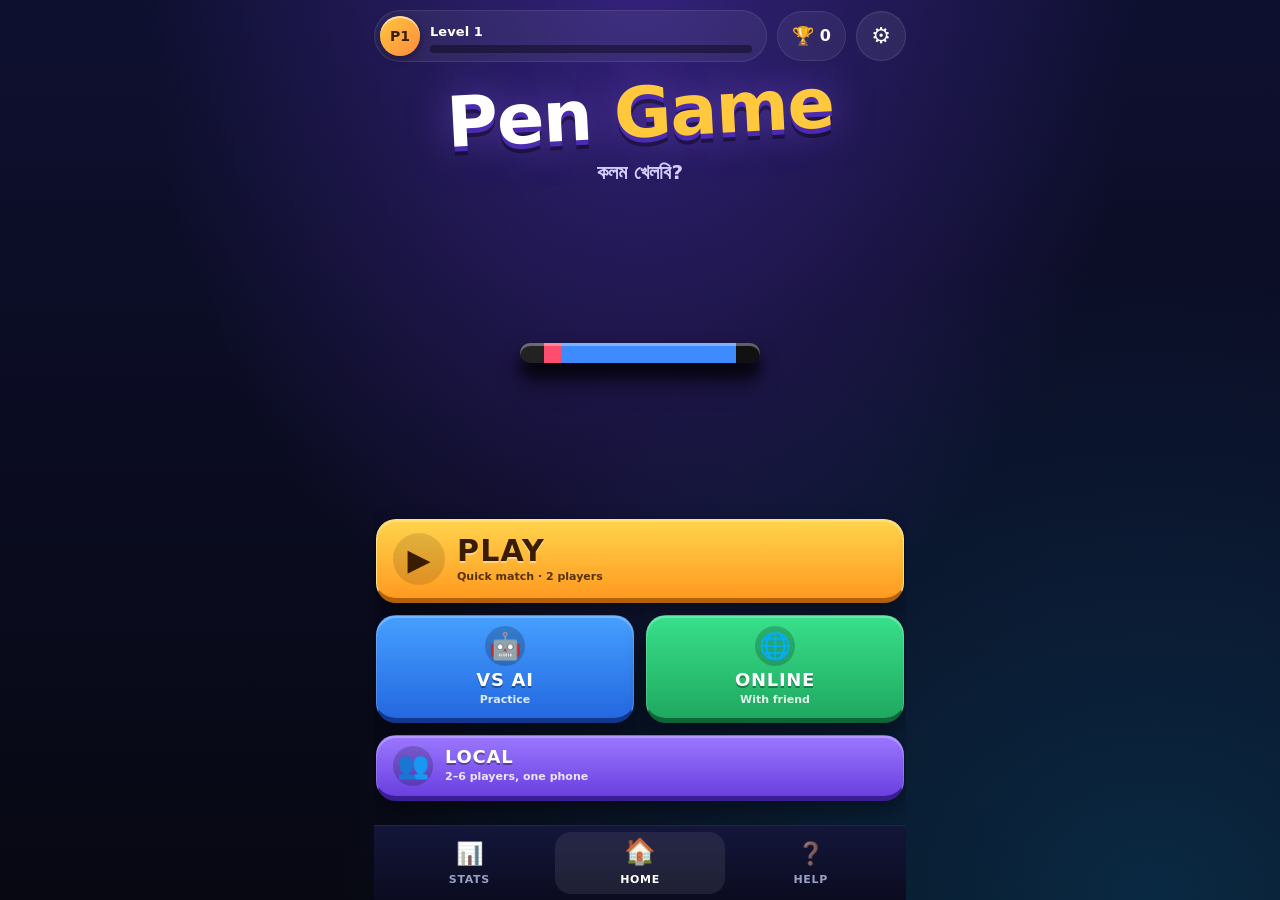
==== commit 8afdc2cc: "Update index.html" ====
--- a/index.html
+++ b/index.html
@@ -1,1000 +1,4725 @@
-<!doctype html><html><head><meta charset=utf8><meta name=viewport content="width=device-width,initial-scale=1,viewport-fit=cover"><style>:root{color-scheme:light;box-sizing:border-box;padding-top:env(safe-area-inset-top,0px);padding-bottom:env(safe-area-inset-bottom,0px)}html{scroll-padding-top:env(safe-area-inset-top,0px)}body{margin:0;padding:0;font:14px -apple-system,BlinkMacSystemFont,sans-serif;background:#fff;color:#000}img{max-width:100%}[hidden]:not([hidden=until-found i]){display:none!important}</style>  <title>Pen Game — V5.0</title>
-  <meta name="theme-color" content="#0b0b0d">
-  <meta name="description" content="Play the Bangladeshi school-bench pen game with friends or locally.">
-  <meta name="application-name" content="Pen Game">
-  <meta name="apple-mobile-web-app-capable" content="yes">
-  <meta name="apple-mobile-web-app-status-bar-style" content="black-translucent">
-  <link rel="manifest" href="./manifest.webmanifest">
-  <link rel="icon" type="image/svg+xml" href="./icon.svg">
-</head><body>
-<meta name="claude:viewport-fit-sides" content="cover">
-<link rel="stylesheet" href="https://fonts.googleapis.com/css2?family=Hind+Siliguri:wght@400;500;600;700&family=Permanent+Marker&display=swap">
-<style>
-/* Layout: full-screen game. HUD bar on top, canvas bench in the middle, modal panels for menus. Single dark look by choice. */
-:root{--bg:#0b0b0d;--sf:#141418;--sf2:#1b1b21;--ln:#2b2b32;--tx:#f5f5f7;--mu:#a3a3ad;--ac:#dc3545;--ac2:#ff6577;--ok:#22c55e;--warn:#eab308;
---ff:"Hind Siliguri",system-ui,-apple-system,"Segoe UI",Roboto,sans-serif;--fd:"Permanent Marker","Hind Siliguri",system-ui,sans-serif;color-scheme:dark}
-*{box-sizing:border-box}
-html,body{height:100%;margin:0;overscroll-behavior:none;-webkit-tap-highlight-color:transparent}
-body{display:flex;flex-direction:column;padding:0;background:var(--bg);color:var(--tx);font:16px/1.45 var(--ff);overflow:hidden;user-select:none;-webkit-user-select:none;-webkit-touch-callout:none;overscroll-behavior:none}
-#stage{flex:1;min-height:0;display:flex;align-items:center;justify-content:center}#pen3d{position:absolute;inset:0;width:100%;height:100%;pointer-events:none;z-index:0}#c{position:relative;z-index:1}
-#c{display:block;touch-action:none;max-width:100%}
-button,select,input{font:inherit;color:var(--tx);background:var(--sf2);border:1px solid var(--ln);border-radius:10px;padding:9px 14px}
-button{cursor:pointer;transition:transform .12s,filter .12s}
-button:hover{filter:brightness(1.15)}button:active{transform:scale(.97)}
-:focus-visible{outline:2px solid var(--tx);outline-offset:2px}
-input[type=text]{user-select:text;-webkit-user-select:text;min-width:0}
-button.pr{background:linear-gradient(180deg,#e8485a,#c52b3c);border-color:var(--ac);box-shadow:0 6px 18px rgba(220,53,69,.35);font-weight:600}
-
-/* HUD */
-#top{display:none;align-items:center;gap:10px 14px;flex-wrap:wrap;padding:8px 12px;background:linear-gradient(180deg,#18181d,#121216);border:1px solid var(--ln);border-radius:16px}
-#turn{display:flex;align-items:center;gap:8px;padding:6px 14px 6px 10px;background:var(--sf2);border:1px solid var(--ln);border-radius:99px;font-weight:600;min-width:0}
-#turn .dot{width:14px;height:14px;border-radius:50%;background:currentColor;box-shadow:0 0 10px currentColor;flex:none;animation:pop .4s}
-#turn small{color:var(--mu);font-weight:400}
-@keyframes pop{from{transform:scale(2.2)}}
-#order{display:flex;gap:12px;flex:1;flex-wrap:wrap;min-width:0}
-.chip{display:flex;align-items:center;gap:6px;font-size:12px;color:var(--mu);min-width:0}
-.chip b{width:30px;height:30px;border-radius:50%;display:grid;place-items:center;font-size:13px;color:#fff;background:var(--c);border:2px solid transparent;box-shadow:0 2px 8px rgba(0,0,0,.5);transition:transform .2s;flex:none}
-.chip.on b{border-color:#fff;transform:scale(1.15);box-shadow:0 0 0 3px rgba(255,255,255,.15),0 0 14px var(--c)}
-.chip.on em{color:var(--tx)}
-.chip.x b{background:#26262b;color:var(--mu)}.chip.x{opacity:.55}
-.chip em{font-style:normal;overflow:hidden;text-overflow:ellipsis;white-space:nowrap;max-width:90px}
-.pips{display:flex;gap:3px}.pips i{display:block;width:8px;height:8px;border-radius:50%;border:1.5px solid var(--c)}.pips i.f{background:var(--c)}
-#ser{font-size:12px;color:var(--mu);white-space:nowrap}
-#clk{display:flex;align-items:center;justify-content:center;min-width:48px;height:34px;padding:0 10px;border-radius:99px;border:1px solid var(--ln);background:var(--sf2);font-weight:700;font-variant-numeric:tabular-nums}
-#clk.low{border-color:var(--ac);color:var(--ac2);animation:blink .5s infinite alternate}
-@keyframes blink{to{background:#3a141a}}
-#pwr{width:110px;height:10px;border-radius:5px;background:var(--sf2);border:1px solid var(--ln);overflow:hidden}
-#pwf{height:100%;width:0;background:linear-gradient(90deg,#22c55e,#eab308,#dc3545) left/110px 100%}
-#top button{width:44px;height:44px;padding:0;border-radius:50%;display:grid;place-items:center}
-#toast{position:fixed;left:50%;top:calc(76px + env(safe-area-inset-top,0px));transform:translateX(-50%);max-width:calc(100% - 32px);text-align:center;background:rgba(17,17,20,.92);border:1px solid var(--ac);padding:8px 16px;border-radius:99px;box-shadow:0 8px 24px rgba(0,0,0,.5);font-weight:600;opacity:0;transition:opacity .25s;pointer-events:none;z-index:6}
-#toast.on{opacity:1}
-
-/* Panels */
-#scr{position:fixed;inset:0;display:none;align-items:center;justify-content:center;padding:calc(16px + env(safe-area-inset-top,0px)) max(16px,env(safe-area-inset-right,0px)) calc(16px + env(safe-area-inset-bottom,0px)) max(16px,env(safe-area-inset-left,0px));overflow:auto;overscroll-behavior:contain;z-index:5;background:radial-gradient(ellipse at 50% 0,rgba(220,53,69,.14),rgba(8,8,8,.92) 62%)}
-.p{background:linear-gradient(180deg,#17171b,#101013);border:1px solid #2b2b31;border-radius:16px;padding:22px;max-width:520px;width:100%;max-height:100%;overflow:auto;box-shadow:0 20px 60px rgba(0,0,0,.6);animation:rise .35s cubic-bezier(.2,.8,.2,1)}
-.p.still{animation:none}
-@keyframes rise{from{opacity:0;transform:translateY(14px) scale(.98)}}
-.p h2,.p h3{margin:.2em 0 .5em}.p h3{font-size:13px;color:var(--mu);text-transform:uppercase;letter-spacing:.08em;margin-top:1.2em}
-.p label{display:flex;justify-content:space-between;align-items:center;gap:10px;margin:10px 0}
-.g{display:grid;gap:10px;margin-top:14px}.g2{display:grid;grid-template-columns:1fr 1fr;gap:10px}
-.mu{color:var(--mu);font-size:14px}
-.logo{text-align:center}
-.logo b{display:block;font:400 clamp(44px,10vw,64px)/1.05 var(--fd);letter-spacing:.01em;transform:rotate(-2deg)}
-.logo b span{color:var(--ac2)}
-.logo .bn{font-size:18px;color:var(--mu)}.logo p{margin:2px 0 0}
-.pg{height:16px;width:190px;margin:14px auto 4px;border-radius:8px;background:linear-gradient(90deg,#1e1e22 12%,#dc3545 12% 18%,#2563eb 18% 88%,#111 88%);filter:drop-shadow(0 10px 8px rgba(0,0,0,.6));animation:sw 3.5s ease-in-out infinite alternate}
-@keyframes sw{from{transform:translateX(-30px) rotate(-4deg)}to{transform:translateX(30px) rotate(4deg)}}
-.st{display:grid;grid-template-columns:repeat(3,1fr);gap:8px;text-align:center}
-.st div{background:#18181c;border:1px solid var(--ln);border-radius:12px;padding:10px 6px}
-.st b{display:block;font-size:20px;font-variant-numeric:tabular-nums}.st span{font-size:12px;color:var(--mu)}
-.kick{font-size:11px;letter-spacing:.14em;text-transform:uppercase;color:var(--ac2);font-weight:700;text-align:center}
-.win{text-align:center}.win h2{font:400 clamp(28px,7vw,38px)/1.1 var(--fd);margin:.2em 0 .5em}
-.score{display:flex;gap:8px;justify-content:center;flex-wrap:wrap;margin:6px 0 12px}
-.score div{min-width:72px;text-align:center;background:#18181c;border:1px solid var(--ln);border-bottom:3px solid var(--c);border-radius:10px;padding:6px 10px}
-.score b{display:block;font-size:26px;line-height:1.1;font-variant-numeric:tabular-nums}.score span{font-size:12px;color:var(--mu);display:block;max-width:96px;overflow:hidden;text-overflow:ellipsis;white-space:nowrap}
-.rk{display:flex;align-items:center;gap:10px;background:#17171b;border-left:4px solid var(--c);border-radius:10px;padding:8px 12px;margin:6px 0}
-.rk .pos{width:34px;font-weight:700;color:var(--mu);font-variant-numeric:tabular-nums}.rk .nm{flex:1;min-width:0;overflow:hidden;text-overflow:ellipsis;white-space:nowrap}
-.rk small{color:var(--mu)}.rk .ms{font-size:12px;color:var(--mu);white-space:nowrap}
-ol.steps{counter-reset:s;list-style:none;padding:0}
-ol.steps li{counter-increment:s;display:flex;gap:12px;align-items:center;background:#17171b;border-radius:12px;padding:10px 12px;margin:8px 0}
-ol.steps li::before{content:counter(s);width:26px;height:26px;border-radius:50%;background:var(--ac);display:grid;place-items:center;font-weight:700;flex:none}
-input[type=checkbox]{appearance:none;-webkit-appearance:none;width:46px;height:26px;border-radius:13px;padding:0;position:relative;cursor:pointer;background:#2a2a30;transition:background .2s;flex:none}
-input[type=checkbox]::after{content:"";position:absolute;top:3px;left:3px;width:18px;height:18px;border-radius:50%;background:#fff;transition:transform .2s}
-input[type=checkbox]:checked{background:var(--ac);border-color:var(--ac)}input[type=checkbox]:checked::after{transform:translateX(20px)}
-input[type=range]{accent-color:var(--ac);padding:0;width:150px;border:0;background:none}
-.seg{display:flex;gap:4px}.seg button{flex:1;padding:8px 0;font-weight:600;font-size:13px}.seg button.on{background:var(--ac);border-color:var(--ac)}
-
-/* Match setup */
-.p:has(.setup-screen){max-width:920px;padding:0;background:#0d0d10;border-color:#303036}
-.setup-screen{padding:clamp(16px,3vw,30px);background:radial-gradient(ellipse at 90% 0,rgba(220,53,69,.14),transparent 38%),#101013}
-.setup-hero{padding:5px 0 20px;border-bottom:1px solid var(--ln)}
-.setup-kicker{font-size:10px;letter-spacing:.18em;font-weight:700;color:#f16c7b;text-transform:uppercase}
-.setup-hero h2{font:400 clamp(30px,5vw,44px)/1.1 var(--fd);margin:8px 0 2px}.setup-hero h2 span{color:var(--ac)}
-.setup-hero p,.section-head p,.editor-title p{color:var(--mu);font-size:13px;margin:4px 0 0}
-.mode-pill{display:inline-block;margin-top:14px;padding:6px 12px;border:1px solid #3e272d;background:#211418;border-radius:99px;color:#ff9ba6;font-size:10px;font-weight:700;letter-spacing:.08em}
-.setup-section{padding:20px 0;border-bottom:1px solid var(--ln)}
-.section-head{display:flex;justify-content:space-between;align-items:center;gap:14px;margin-bottom:12px}
-.section-head h3,.editor-title h3{font-size:17px;margin:0;text-transform:none;letter-spacing:-.01em;color:var(--tx)}
-.player-count{display:flex;gap:10px;align-items:center}
-.player-count>span,.gallery-head>span,.rule>span{font-size:10px;letter-spacing:.13em;color:var(--mu);font-weight:700}
-.player-count .seg button{min-width:30px;padding:6px 0;font-size:12px}
-.roster-grid{display:grid;grid-template-columns:repeat(3,minmax(0,1fr));gap:10px}
-.roster-card{display:flex;flex-direction:column;text-align:left;gap:6px;padding:12px;background:linear-gradient(155deg,#1a1a20,#141418);border:1px solid #303038;border-radius:14px;min-width:0}
-.roster-card.active{border-color:var(--player-color);box-shadow:inset 0 0 25px color-mix(in srgb,var(--player-color) 10%,transparent)}
-.roster-head{display:flex;align-items:center;gap:6px;width:100%}
-.roster-dot{width:7px;height:7px;border-radius:50%;background:var(--player-color);box-shadow:0 0 10px var(--player-color)}
-.role-label{font-size:9px;font-weight:700;letter-spacing:.08em;color:#d5d5dc}
-.roster-num{margin-left:auto;color:#74747e;font-size:10px}
-.roster-preview,.pen-art{display:flex;align-items:center;justify-content:center;overflow:hidden;background:radial-gradient(ellipse,#292930,#18181d 75%);border-radius:9px}
-.roster-preview{height:54px;margin:4px 0}.pen-art{height:55px;width:100%;border-radius:7px}
-.roster-preview img{max-width:92%;max-height:48px;object-fit:contain}.pen-art img{width:95%;height:95%;object-fit:contain;filter:drop-shadow(0 3px 3px #0008)}
-.roster-card>strong{font-size:13px;overflow:hidden;text-overflow:ellipsis;white-space:nowrap}
-.roster-pen-name{font-size:11px;color:var(--mu);overflow:hidden;text-overflow:ellipsis;white-space:nowrap}
-.roster-edit{margin-top:4px;font-size:9px;letter-spacing:.1em;color:var(--player-color);font-weight:700}
-.rules-grid{display:grid;grid-template-columns:repeat(3,minmax(0,1fr));gap:12px}
-.rule{display:flex;flex-direction:column;gap:6px;min-width:0}.rule .seg button{padding:8px 2px;font-size:12px}
-.pen-editor{padding:20px 0 14px}
-.editor-title{display:flex;justify-content:space-between;align-items:center;gap:12px;margin-bottom:14px}
-.editor-title h3{margin-top:4px;font-size:21px}
-.editor-badge{font-size:9px;font-weight:700;letter-spacing:.12em;color:var(--player-color);border:1px solid var(--player-color);padding:6px 8px;border-radius:6px}
-.player-fields{display:grid;grid-template-columns:1fr 1fr;gap:10px;margin-bottom:19px}
-.player-fields label{display:flex;flex-direction:column;align-items:stretch;gap:6px;margin:0;color:#bdbdc7;font-size:11px;font-weight:600}
-.player-fields input,.player-fields select{width:100%;min-width:0;background:#19191f;padding:10px 12px;font-size:13px}
-.gallery-head{display:flex;justify-content:space-between;align-items:center;gap:10px;margin-bottom:10px}.gallery-head h4{font-size:13px;margin:0}
-.pen-gallery{display:grid;grid-template-columns:repeat(auto-fill,minmax(130px,1fr));gap:8px}
-.pen-option{min-width:0;text-align:left;display:flex;flex-direction:column;gap:7px;padding:8px;border:1px solid #303038;background:#17171c;border-radius:11px}
-.pen-option.selected{border-color:var(--player-color);background:linear-gradient(150deg,color-mix(in srgb,var(--player-color) 13%,#17171c),#17171c)}
-.pen-option-name{font-size:11px;font-weight:600;overflow:hidden;text-overflow:ellipsis;white-space:nowrap}
-.pen-option-status{font-size:9px;font-weight:700;letter-spacing:.08em;color:#92929e}.pen-option.selected .pen-option-status{color:var(--player-color)}
-.setup-footer{display:flex;align-items:center;justify-content:space-between;gap:12px;padding-top:16px;border-top:1px solid var(--ln)}
-.setup-footer>span{font-size:11px;color:var(--mu)}.setup-footer .g2{display:flex;gap:8px;margin:0}.setup-footer button{padding:10px 15px}
+<!DOCTYPE html>
+<html lang="en">
+  <head>
+    <meta charset="utf-8" />
+    <meta name="viewport" content="width=device-width, initial-scale=1, maximum-scale=1, user-scalable=no, viewport-fit=cover, interactive-widget=resizes-content" />
+    <title>Pen Game 6.0 (কলম খেলবি?)</title>
+    <meta name="theme-color" content="#0a0b14" />
+    <meta name="mobile-web-app-capable" content="yes" />
+    <meta name="apple-mobile-web-app-capable" content="yes" />
+    <meta name="apple-mobile-web-app-status-bar-style" content="black-translucent" />
+    <meta name="format-detection" content="telephone=no" />
+    <meta name="application-name" content="Pen Game" />
+    <meta name="description" content="A browser recreation of the Bangladeshi school-bench pen game. Take turns flicking your pen with a slingshot drag, knock rival pens off the bench, and keep yours on it." />
+    <meta property="og:title" content="Pen Game (কলম খেলবি?)" />
+    <meta property="og:description" content="A browser recreation of the Bangladeshi school-bench pen game. Take turns flicking your pen with a slingshot drag, knock rival pens off the bench, and keep yours on it." />
+    
+    
+    
+    <link rel="icon" type="image/svg+xml" href="[data-uri]">
+    
+    <script type="module">
+var AS=Object.defineProperty;var PS=t=>{throw TypeError(t)};var LS=(t,e,n)=>e in t?AS(t,e,{enumerable:!0,configurable:!0,writable:!0,value:n}):t[e]=n;var Le=(t,e,n)=>LS(t,typeof e!="symbol"?e+"":e,n);var No=(t,e,n)=>e.has(t)?PS("Cannot add the same private member more than once"):e instanceof WeakSet?e.add(t):e.set(t,n);function DS(t,e){for(var n=0;n<e.length;n++){const i=e[n];if(typeof i!="string"&&!Array.isArray(i)){for(const r in i)if(r!=="default"&&!(r in t)){const s=Object.getOwnPropertyDescriptor(i,r);s&&Object.defineProperty(t,r,s.get?s:{enumerable:!0,get:()=>i[r]})}}}return Object.freeze(Object.defineProperty(t,Symbol.toStringTag,{value:"Module"}))}(function(){const e=document.createElement("link").relList;if(e&&e.supports&&e.supports("modulepreload"))return;for(const r of document.querySelectorAll('link[rel="modulepreload"]'))i(r);new MutationObserver(r=>{for(const s of r)if(s.type==="childList")for(const o of s.addedNodes)o.tagName==="LINK"&&o.rel==="modulepreload"&&i(o)}).observe(document,{childList:!0,subtree:!0});function n(r){const s={};return r.integrity&&(s.integrity=r.integrity),r.referrerPolicy&&(s.referrerPolicy=r.referrerPolicy),r.crossOrigin==="use-credentials"?s.credentials="include":r.crossOrigin==="anonymous"?s.credentials="omit":s.credentials="same-origin",s}function i(r){if(r.ep)return;r.ep=!0;const s=n(r);fetch(r.href,s)}})();var Lu=typeof globalThis<"u"?globalThis:typeof window<"u"?window:typeof global<"u"?global:typeof self<"u"?self:{};function gv(t){return t&&t.__esModule&&Object.prototype.hasOwnProperty.call(t,"default")?t.default:t}var vv={exports:{}},iu={},_v={exports:{}},it={};/**
+ * @license React
+ * react.production.min.js
+ *
+ * Copyright (c) Facebook, Inc. and its affiliates.
+ *
+ * This source code is licensed under the MIT license found in the
+ * LICENSE file in the root directory of this source tree.
+ */var ja=Symbol.for("react.element"),IS=Symbol.for("react.portal"),NS=Symbol.for("react.fragment"),US=Symbol.for("react.strict_mode"),kS=Symbol.for("react.profiler"),OS=Symbol.for("react.provider"),FS=Symbol.for("react.context"),BS=Symbol.for("react.forward_ref"),zS=Symbol.for("react.suspense"),VS=Symbol.for("react.memo"),HS=Symbol.for("react.lazy"),Nm=Symbol.iterator;function GS(t){return t===null||typeof t!="object"?null:(t=Nm&&t[Nm]||t["@@iterator"],typeof t=="function"?t:null)}var xv={isMounted:function(){return!1},enqueueForceUpdate:function(){},enqueueReplaceState:function(){},enqueueSetState:function(){}},yv=Object.assign,Sv={};function Ao(t,e,n){this.props=t,this.context=e,this.refs=Sv,this.updater=n||xv}Ao.prototype.isReactComponent={};Ao.prototype.setState=function(t,e){if(typeof t!="object"&&typeof t!="function"&&t!=null)throw Error("setState(...): takes an object of state variables to update or a function which returns an object of state variables.");this.updater.enqueueSetState(this,t,e,"setState")};Ao.prototype.forceUpdate=function(t){this.updater.enqueueForceUpdate(this,t,"forceUpdate")};function Mv(){}Mv.prototype=Ao.prototype;function Yd(t,e,n){this.props=t,this.context=e,this.refs=Sv,this.updater=n||xv}var Kd=Yd.prototype=new Mv;Kd.constructor=Yd;yv(Kd,Ao.prototype);Kd.isPureReactComponent=!0;var Um=Array.isArray,Ev=Object.prototype.hasOwnProperty,qd={current:null},Tv={key:!0,ref:!0,__self:!0,__source:!0};function Cv(t,e,n){var i,r={},s=null,o=null;if(e!=null)for(i in e.ref!==void 0&&(o=e.ref),e.key!==void 0&&(s=""+e.key),e)Ev.call(e,i)&&!Tv.hasOwnProperty(i)&&(r[i]=e[i]);var a=arguments.length-2;if(a===1)r.children=n;else if(1<a){for(var l=Array(a),c=0;c<a;c++)l[c]=arguments[c+2];r.children=l}if(t&&t.defaultProps)for(i in a=t.defaultProps,a)r[i]===void 0&&(r[i]=a[i]);return{$$typeof:ja,type:t,key:s,ref:o,props:r,_owner:qd.current}}function WS(t,e){return{$$typeof:ja,type:t.type,key:e,ref:t.ref,props:t.props,_owner:t._owner}}function Zd(t){return typeof t=="object"&&t!==null&&t.$$typeof===ja}function XS(t){var e={"=":"=0",":":"=2"};return"$"+t.replace(/[=:]/g,function(n){return e[n]})}var km=/\/+/g;function Du(t,e){return typeof t=="object"&&t!==null&&t.key!=null?XS(""+t.key):e.toString(36)}function Yl(t,e,n,i,r){var s=typeof t;(s==="undefined"||s==="boolean")&&(t=null);var o=!1;if(t===null)o=!0;else switch(s){case"string":case"number":o=!0;break;case"object":switch(t.$$typeof){case ja:case IS:o=!0}}if(o)return o=t,r=r(o),t=i===""?"."+Du(o,0):i,Um(r)?(n="",t!=null&&(n=t.replace(km,"$&/")+"/"),Yl(r,e,n,"",function(c){return c})):r!=null&&(Zd(r)&&(r=WS(r,n+(!r.key||o&&o.key===r.key?"":(""+r.key).replace(km,"$&/")+"/")+t)),e.push(r)),1;if(o=0,i=i===""?".":i+":",Um(t))for(var a=0;a<t.length;a++){s=t[a];var l=i+Du(s,a);o+=Yl(s,e,n,l,r)}else if(l=GS(t),typeof l=="function")for(t=l.call(t),a=0;!(s=t.next()).done;)s=s.value,l=i+Du(s,a++),o+=Yl(s,e,n,l,r);else if(s==="object")throw e=String(t),Error("Objects are not valid as a React child (found: "+(e==="[object Object]"?"object with keys {"+Object.keys(t).join(", ")+"}":e)+"). If you meant to render a collection of children, use an array instead.");return o}function nl(t,e,n){if(t==null)return t;var i=[],r=0;return Yl(t,i,"","",function(s){return e.call(n,s,r++)}),i}function jS(t){if(t._status===-1){var e=t._result;e=e(),e.then(function(n){(t._status===0||t._status===-1)&&(t._status=1,t._result=n)},function(n){(t._status===0||t._status===-1)&&(t._status=2,t._result=n)}),t._status===-1&&(t._status=0,t._result=e)}if(t._status===1)return t._result.default;throw t._result}var Rn={current:null},Kl={transition:null},$S={ReactCurrentDispatcher:Rn,ReactCurrentBatchConfig:Kl,ReactCurrentOwner:qd};function wv(){throw Error("act(...) is not supported in production builds of React.")}it.Children={map:nl,forEach:function(t,e,n){nl(t,function(){e.apply(this,arguments)},n)},count:function(t){var e=0;return nl(t,function(){e++}),e},toArray:function(t){return nl(t,function(e){return e})||[]},only:function(t){if(!Zd(t))throw Error("React.Children.only expected to receive a single React element child.");return t}};it.Component=Ao;it.Fragment=NS;it.Profiler=kS;it.PureComponent=Yd;it.StrictMode=US;it.Suspense=zS;it.__SECRET_INTERNALS_DO_NOT_USE_OR_YOU_WILL_BE_FIRED=$S;it.act=wv;it.cloneElement=function(t,e,n){if(t==null)throw Error("React.cloneElement(...): The argument must be a React element, but you passed "+t+".");var i=yv({},t.props),r=t.key,s=t.ref,o=t._owner;if(e!=null){if(e.ref!==void 0&&(s=e.ref,o=qd.current),e.key!==void 0&&(r=""+e.key),t.type&&t.type.defaultProps)var a=t.type.defaultProps;for(l in e)Ev.call(e,l)&&!Tv.hasOwnProperty(l)&&(i[l]=e[l]===void 0&&a!==void 0?a[l]:e[l])}var l=arguments.length-2;if(l===1)i.children=n;else if(1<l){a=Array(l);for(var c=0;c<l;c++)a[c]=arguments[c+2];i.children=a}return{$$typeof:ja,type:t.type,key:r,ref:s,props:i,_owner:o}};it.createContext=function(t){return t={$$typeof:FS,_currentValue:t,_currentValue2:t,_threadCount:0,Provider:null,Consumer:null,_defaultValue:null,_globalName:null},t.Provider={$$typeof:OS,_context:t},t.Consumer=t};it.createElement=Cv;it.createFactory=function(t){var e=Cv.bind(null,t);return e.type=t,e};it.createRef=function(){return{current:null}};it.forwardRef=function(t){return{$$typeof:BS,render:t}};it.isValidElement=Zd;it.lazy=function(t){return{$$typeof:HS,_payload:{_status:-1,_result:t},_init:jS}};it.memo=function(t,e){return{$$typeof:VS,type:t,compare:e===void 0?null:e}};it.startTransition=function(t){var e=Kl.transition;Kl.transition={};try{t()}finally{Kl.transition=e}};it.unstable_act=wv;it.useCallback=function(t,e){return Rn.current.useCallback(t,e)};it.useContext=function(t){return Rn.current.useContext(t)};it.useDebugValue=function(){};it.useDeferredValue=function(t){return Rn.current.useDeferredValue(t)};it.useEffect=function(t,e){return Rn.current.useEffect(t,e)};it.useId=function(){return Rn.current.useId()};it.useImperativeHandle=function(t,e,n){return Rn.current.useImperativeHandle(t,e,n)};it.useInsertionEffect=function(t,e){return Rn.current.useInsertionEffect(t,e)};it.useLayoutEffect=function(t,e){return Rn.current.useLayoutEffect(t,e)};it.useMemo=function(t,e){return Rn.current.useMemo(t,e)};it.useReducer=function(t,e,n){return Rn.current.useReducer(t,e,n)};it.useRef=function(t){return Rn.current.useRef(t)};it.useState=function(t){return Rn.current.useState(t)};it.useSyncExternalStore=function(t,e,n){return Rn.current.useSyncExternalStore(t,e,n)};it.useTransition=function(){return Rn.current.useTransition()};it.version="18.3.1";_v.exports=it;var qe=_v.exports;const bv=gv(qe);/**
+ * @license React
+ * react-jsx-runtime.production.min.js
+ *
+ * Copyright (c) Facebook, Inc. and its affiliates.
+ *
+ * This source code is licensed under the MIT license found in the
+ * LICENSE file in the root directory of this source tree.
+ */var YS=qe,KS=Symbol.for("react.element"),qS=Symbol.for("react.fragment"),ZS=Object.prototype.hasOwnProperty,JS=YS.__SECRET_INTERNALS_DO_NOT_USE_OR_YOU_WILL_BE_FIRED.ReactCurrentOwner,QS={key:!0,ref:!0,__self:!0,__source:!0};function Rv(t,e,n){var i,r={},s=null,o=null;n!==void 0&&(s=""+n),e.key!==void 0&&(s=""+e.key),e.ref!==void 0&&(o=e.ref);for(i in e)ZS.call(e,i)&&!QS.hasOwnProperty(i)&&(r[i]=e[i]);if(t&&t.defaultProps)for(i in e=t.defaultProps,e)r[i]===void 0&&(r[i]=e[i]);return{$$typeof:KS,type:t,key:s,ref:o,props:r,_owner:JS.current}}iu.Fragment=qS;iu.jsx=Rv;iu.jsxs=Rv;vv.exports=iu;var L=vv.exports,Yf={},Av={exports:{}},$n={},Pv={exports:{}},Lv={};/**
+ * @license React
+ * scheduler.production.min.js
+ *
+ * Copyright (c) Facebook, Inc. and its affiliates.
+ *
+ * This source code is licensed under the MIT license found in the
+ * LICENSE file in the root directory of this source tree.
+ */(function(t){function e(O,F){var G=O.length;O.push(F);e:for(;0<G;){var q=G-1>>>1,oe=O[q];if(0<r(oe,F))O[q]=F,O[G]=oe,G=q;else break e}}function n(O){return O.length===0?null:O[0]}function i(O){if(O.length===0)return null;var F=O[0],G=O.pop();if(G!==F){O[0]=G;e:for(var q=0,oe=O.length,fe=oe>>>1;q<fe;){var Ie=2*(q+1)-1,He=O[Ie],Pe=Ie+1,Z=O[Pe];if(0>r(He,G))Pe<oe&&0>r(Z,He)?(O[q]=Z,O[Pe]=G,q=Pe):(O[q]=He,O[Ie]=G,q=Ie);else if(Pe<oe&&0>r(Z,G))O[q]=Z,O[Pe]=G,q=Pe;else break e}}return F}function r(O,F){var G=O.sortIndex-F.sortIndex;return G!==0?G:O.id-F.id}if(typeof performance=="object"&&typeof performance.now=="function"){var s=performance;t.unstable_now=function(){return s.now()}}else{var o=Date,a=o.now();t.unstable_now=function(){return o.now()-a}}var l=[],c=[],f=1,d=null,h=3,u=!1,m=!1,g=!1,v=typeof setTimeout=="function"?setTimeout:null,p=typeof clearTimeout=="function"?clearTimeout:null,x=typeof setImmediate<"u"?setImmediate:null;typeof navigator<"u"&&navigator.scheduling!==void 0&&navigator.scheduling.isInputPending!==void 0&&navigator.scheduling.isInputPending.bind(navigator.scheduling);function E(O){for(var F=n(c);F!==null;){if(F.callback===null)i(c);else if(F.startTime<=O)i(c),F.sortIndex=F.expirationTime,e(l,F);else break;F=n(c)}}function S(O){if(g=!1,E(O),!m)if(n(l)!==null)m=!0,z(_);else{var F=n(c);F!==null&&k(S,F.startTime-O)}}function _(O,F){m=!1,g&&(g=!1,p(y),y=-1),u=!0;var G=h;try{for(E(F),d=n(l);d!==null&&(!(d.expirationTime>F)||O&&!A());){var q=d.callback;if(typeof q=="function"){d.callback=null,h=d.priorityLevel;var oe=q(d.expirationTime<=F);F=t.unstable_now(),typeof oe=="function"?d.callback=oe:d===n(l)&&i(l),E(F)}else i(l);d=n(l)}if(d!==null)var fe=!0;else{var Ie=n(c);Ie!==null&&k(S,Ie.startTime-F),fe=!1}return fe}finally{d=null,h=G,u=!1}}var M=!1,T=null,y=-1,C=5,w=-1;function A(){return!(t.unstable_now()-w<C)}function R(){if(T!==null){var O=t.unstable_now();w=O;var F=!0;try{F=T(!0,O)}finally{F?D():(M=!1,T=null)}}else M=!1}var D;if(typeof x=="function")D=function(){x(R)};else if(typeof MessageChannel<"u"){var I=new MessageChannel,U=I.port2;I.port1.onmessage=R,D=function(){U.postMessage(null)}}else D=function(){v(R,0)};function z(O){T=O,M||(M=!0,D())}function k(O,F){y=v(function(){O(t.unstable_now())},F)}t.unstable_IdlePriority=5,t.unstable_ImmediatePriority=1,t.unstable_LowPriority=4,t.unstable_NormalPriority=3,t.unstable_Profiling=null,t.unstable_UserBlockingPriority=2,t.unstable_cancelCallback=function(O){O.callback=null},t.unstable_continueExecution=function(){m||u||(m=!0,z(_))},t.unstable_forceFrameRate=function(O){0>O||125<O?console.error("forceFrameRate takes a positive int between 0 and 125, forcing frame rates higher than 125 fps is not supported"):C=0<O?Math.floor(1e3/O):5},t.unstable_getCurrentPriorityLevel=function(){return h},t.unstable_getFirstCallbackNode=function(){return n(l)},t.unstable_next=function(O){switch(h){case 1:case 2:case 3:var F=3;break;default:F=h}var G=h;h=F;try{return O()}finally{h=G}},t.unstable_pauseExecution=function(){},t.unstable_requestPaint=function(){},t.unstable_runWithPriority=function(O,F){switch(O){case 1:case 2:case 3:case 4:case 5:break;default:O=3}var G=h;h=O;try{return F()}finally{h=G}},t.unstable_scheduleCallback=function(O,F,G){var q=t.unstable_now();switch(typeof G=="object"&&G!==null?(G=G.delay,G=typeof G=="number"&&0<G?q+G:q):G=q,O){case 1:var oe=-1;break;case 2:oe=250;break;case 5:oe=1073741823;break;case 4:oe=1e4;break;default:oe=5e3}return oe=G+oe,O={id:f++,callback:F,priorityLevel:O,startTime:G,expirationTime:oe,sortIndex:-1},G>q?(O.sortIndex=G,e(c,O),n(l)===null&&O===n(c)&&(g?(p(y),y=-1):g=!0,k(S,G-q))):(O.sortIndex=oe,e(l,O),m||u||(m=!0,z(_))),O},t.unstable_shouldYield=A,t.unstable_wrapCallback=function(O){var F=h;return function(){var G=h;h=F;try{return O.apply(this,arguments)}finally{h=G}}}})(Lv);Pv.exports=Lv;var eM=Pv.exports;/**
+ * @license React
+ * react-dom.production.min.js
+ *
+ * Copyright (c) Facebook, Inc. and its affiliates.
+ *
+ * This source code is licensed under the MIT license found in the
+ * LICENSE file in the root directory of this source tree.
+ */var tM=qe,jn=eM;function ue(t){for(var e="https://reactjs.org/docs/error-decoder.html?invariant="+t,n=1;n<arguments.length;n++)e+="&args[]="+encodeURIComponent(arguments[n]);return"Minified React error #"+t+"; visit "+e+" for the full message or use the non-minified dev environment for full errors and additional helpful warnings."}var Dv=new Set,Sa={};function gs(t,e){mo(t,e),mo(t+"Capture",e)}function mo(t,e){for(Sa[t]=e,t=0;t<e.length;t++)Dv.add(e[t])}var Qi=!(typeof window>"u"||typeof window.document>"u"||typeof window.document.createElement>"u"),Kf=Object.prototype.hasOwnProperty,nM=/^[:A-Z_a-z\u00C0-\u00D6\u00D8-\u00F6\u00F8-\u02FF\u0370-\u037D\u037F-\u1FFF\u200C-\u200D\u2070-\u218F\u2C00-\u2FEF\u3001-\uD7FF\uF900-\uFDCF\uFDF0-\uFFFD][:A-Z_a-z\u00C0-\u00D6\u00D8-\u00F6\u00F8-\u02FF\u0370-\u037D\u037F-\u1FFF\u200C-\u200D\u2070-\u218F\u2C00-\u2FEF\u3001-\uD7FF\uF900-\uFDCF\uFDF0-\uFFFD\-.0-9\u00B7\u0300-\u036F\u203F-\u2040]*$/,Om={},Fm={};function iM(t){return Kf.call(Fm,t)?!0:Kf.call(Om,t)?!1:nM.test(t)?Fm[t]=!0:(Om[t]=!0,!1)}function rM(t,e,n,i){if(n!==null&&n.type===0)return!1;switch(typeof e){case"function":case"symbol":return!0;case"boolean":return i?!1:n!==null?!n.acceptsBooleans:(t=t.toLowerCase().slice(0,5),t!=="data-"&&t!=="aria-");default:return!1}}function sM(t,e,n,i){if(e===null||typeof e>"u"||rM(t,e,n,i))return!0;if(i)return!1;if(n!==null)switch(n.type){case 3:return!e;case 4:return e===!1;case 5:return isNaN(e);case 6:return isNaN(e)||1>e}return!1}function An(t,e,n,i,r,s,o){this.acceptsBooleans=e===2||e===3||e===4,this.attributeName=i,this.attributeNamespace=r,this.mustUseProperty=n,this.propertyName=t,this.type=e,this.sanitizeURL=s,this.removeEmptyString=o}var on={};"children dangerouslySetInnerHTML defaultValue defaultChecked innerHTML suppressContentEditableWarning suppressHydrationWarning style".split(" ").forEach(function(t){on[t]=new An(t,0,!1,t,null,!1,!1)});[["acceptCharset","accept-charset"],["className","class"],["htmlFor","for"],["httpEquiv","http-equiv"]].forEach(function(t){var e=t[0];on[e]=new An(e,1,!1,t[1],null,!1,!1)});["contentEditable","draggable","spellCheck","value"].forEach(function(t){on[t]=new An(t,2,!1,t.toLowerCase(),null,!1,!1)});["autoReverse","externalResourcesRequired","focusable","preserveAlpha"].forEach(function(t){on[t]=new An(t,2,!1,t,null,!1,!1)});"allowFullScreen async autoFocus autoPlay controls default defer disabled disablePictureInPicture disableRemotePlayback formNoValidate hidden loop noModule noValidate open playsInline readOnly required reversed scoped seamless itemScope".split(" ").forEach(function(t){on[t]=new An(t,3,!1,t.toLowerCase(),null,!1,!1)});["checked","multiple","muted","selected"].forEach(function(t){on[t]=new An(t,3,!0,t,null,!1,!1)});["capture","download"].forEach(function(t){on[t]=new An(t,4,!1,t,null,!1,!1)});["cols","rows","size","span"].forEach(function(t){on[t]=new An(t,6,!1,t,null,!1,!1)});["rowSpan","start"].forEach(function(t){on[t]=new An(t,5,!1,t.toLowerCase(),null,!1,!1)});var Jd=/[\-:]([a-z])/g;function Qd(t){return t[1].toUpperCase()}"accent-height alignment-baseline arabic-form baseline-shift cap-height clip-path clip-rule color-interpolation color-interpolation-filters color-profile color-rendering dominant-baseline enable-background fill-opacity fill-rule flood-color flood-opacity font-family font-size font-size-adjust font-stretch font-style font-variant font-weight glyph-name glyph-orientation-horizontal glyph-orientation-vertical horiz-adv-x horiz-origin-x image-rendering letter-spacing lighting-color marker-end marker-mid marker-start overline-position overline-thickness paint-order panose-1 pointer-events rendering-intent shape-rendering stop-color stop-opacity strikethrough-position strikethrough-thickness stroke-dasharray stroke-dashoffset stroke-linecap stroke-linejoin stroke-miterlimit stroke-opacity stroke-width text-anchor text-decoration text-rendering underline-position underline-thickness unicode-bidi unicode-range units-per-em v-alphabetic v-hanging v-ideographic v-mathematical vector-effect vert-adv-y vert-origin-x vert-origin-y word-spacing writing-mode xmlns:xlink x-height".split(" ").forEach(function(t){var e=t.replace(Jd,Qd);on[e]=new An(e,1,!1,t,null,!1,!1)});"xlink:actuate xlink:arcrole xlink:role xlink:show xlink:title xlink:type".split(" ").forEach(function(t){var e=t.replace(Jd,Qd);on[e]=new An(e,1,!1,t,"http://www.w3.org/1999/xlink",!1,!1)});["xml:base","xml:lang","xml:space"].forEach(function(t){var e=t.replace(Jd,Qd);on[e]=new An(e,1,!1,t,"http://www.w3.org/XML/1998/namespace",!1,!1)});["tabIndex","crossOrigin"].forEach(function(t){on[t]=new An(t,1,!1,t.toLowerCase(),null,!1,!1)});on.xlinkHref=new An("xlinkHref",1,!1,"xlink:href","http://www.w3.org/1999/xlink",!0,!1);["src","href","action","formAction"].forEach(function(t){on[t]=new An(t,1,!1,t.toLowerCase(),null,!0,!0)});function ep(t,e,n,i){var r=on.hasOwnProperty(e)?on[e]:null;(r!==null?r.type!==0:i||!(2<e.length)||e[0]!=="o"&&e[0]!=="O"||e[1]!=="n"&&e[1]!=="N")&&(sM(e,n,r,i)&&(n=null),i||r===null?iM(e)&&(n===null?t.removeAttribute(e):t.setAttribute(e,""+n)):r.mustUseProperty?t[r.propertyName]=n===null?r.type===3?!1:"":n:(e=r.attributeName,i=r.attributeNamespace,n===null?t.removeAttribute(e):(r=r.type,n=r===3||r===4&&n===!0?"":""+n,i?t.setAttributeNS(i,e,n):t.setAttribute(e,n))))}var sr=tM.__SECRET_INTERNALS_DO_NOT_USE_OR_YOU_WILL_BE_FIRED,il=Symbol.for("react.element"),Ws=Symbol.for("react.portal"),Xs=Symbol.for("react.fragment"),tp=Symbol.for("react.strict_mode"),qf=Symbol.for("react.profiler"),Iv=Symbol.for("react.provider"),Nv=Symbol.for("react.context"),np=Symbol.for("react.forward_ref"),Zf=Symbol.for("react.suspense"),Jf=Symbol.for("react.suspense_list"),ip=Symbol.for("react.memo"),gr=Symbol.for("react.lazy"),Uv=Symbol.for("react.offscreen"),Bm=Symbol.iterator;function Uo(t){return t===null||typeof t!="object"?null:(t=Bm&&t[Bm]||t["@@iterator"],typeof t=="function"?t:null)}var It=Object.assign,Iu;function ea(t){if(Iu===void 0)try{throw Error()}catch(n){var e=n.stack.trim().match(/\n( *(at )?)/);Iu=e&&e[1]||""}return`
+`+Iu+t}var Nu=!1;function Uu(t,e){if(!t||Nu)return"";Nu=!0;var n=Error.prepareStackTrace;Error.prepareStackTrace=void 0;try{if(e)if(e=function(){throw Error()},Object.defineProperty(e.prototype,"props",{set:function(){throw Error()}}),typeof Reflect=="object"&&Reflect.construct){try{Reflect.construct(e,[])}catch(c){var i=c}Reflect.construct(t,[],e)}else{try{e.call()}catch(c){i=c}t.call(e.prototype)}else{try{throw Error()}catch(c){i=c}t()}}catch(c){if(c&&i&&typeof c.stack=="string"){for(var r=c.stack.split(`
+`),s=i.stack.split(`
+`),o=r.length-1,a=s.length-1;1<=o&&0<=a&&r[o]!==s[a];)a--;for(;1<=o&&0<=a;o--,a--)if(r[o]!==s[a]){if(o!==1||a!==1)do if(o--,a--,0>a||r[o]!==s[a]){var l=`
+`+r[o].replace(" at new "," at ");return t.displayName&&l.includes("<anonymous>")&&(l=l.replace("<anonymous>",t.displayName)),l}while(1<=o&&0<=a);break}}}finally{Nu=!1,Error.prepareStackTrace=n}return(t=t?t.displayName||t.name:"")?ea(t):""}function oM(t){switch(t.tag){case 5:return ea(t.type);case 16:return ea("Lazy");case 13:return ea("Suspense");case 19:return ea("SuspenseList");case 0:case 2:case 15:return t=Uu(t.type,!1),t;case 11:return t=Uu(t.type.render,!1),t;case 1:return t=Uu(t.type,!0),t;default:return""}}function Qf(t){if(t==null)return null;if(typeof t=="function")return t.displayName||t.name||null;if(typeof t=="string")return t;switch(t){case Xs:return"Fragment";case Ws:return"Portal";case qf:return"Profiler";case tp:return"StrictMode";case Zf:return"Suspense";case Jf:return"SuspenseList"}if(typeof t=="object")switch(t.$$typeof){case Nv:return(t.displayName||"Context")+".Consumer";case Iv:return(t._context.displayName||"Context")+".Provider";case np:var e=t.render;return t=t.displayName,t||(t=e.displayName||e.name||"",t=t!==""?"ForwardRef("+t+")":"ForwardRef"),t;case ip:return e=t.displayName||null,e!==null?e:Qf(t.type)||"Memo";case gr:e=t._payload,t=t._init;try{return Qf(t(e))}catch{}}return null}function aM(t){var e=t.type;switch(t.tag){case 24:return"Cache";case 9:return(e.displayName||"Context")+".Consumer";case 10:return(e._context.displayName||"Context")+".Provider";case 18:return"DehydratedFragment";case 11:return t=e.render,t=t.displayName||t.name||"",e.displayName||(t!==""?"ForwardRef("+t+")":"ForwardRef");case 7:return"Fragment";case 5:return e;case 4:return"Portal";case 3:return"Root";case 6:return"Text";case 16:return Qf(e);case 8:return e===tp?"StrictMode":"Mode";case 22:return"Offscreen";case 12:return"Profiler";case 21:return"Scope";case 13:return"Suspense";case 19:return"SuspenseList";case 25:return"TracingMarker";case 1:case 0:case 17:case 2:case 14:case 15:if(typeof e=="function")return e.displayName||e.name||null;if(typeof e=="string")return e}return null}function kr(t){switch(typeof t){case"boolean":case"number":case"string":case"undefined":return t;case"object":return t;default:return""}}function kv(t){var e=t.type;return(t=t.nodeName)&&t.toLowerCase()==="input"&&(e==="checkbox"||e==="radio")}function lM(t){var e=kv(t)?"checked":"value",n=Object.getOwnPropertyDescriptor(t.constructor.prototype,e),i=""+t[e];if(!t.hasOwnProperty(e)&&typeof n<"u"&&typeof n.get=="function"&&typeof n.set=="function"){var r=n.get,s=n.set;return Object.defineProperty(t,e,{configurable:!0,get:function(){return r.call(this)},set:function(o){i=""+o,s.call(this,o)}}),Object.defineProperty(t,e,{enumerable:n.enumerable}),{getValue:function(){return i},setValue:function(o){i=""+o},stopTracking:function(){t._valueTracker=null,delete t[e]}}}}function rl(t){t._valueTracker||(t._valueTracker=lM(t))}function Ov(t){if(!t)return!1;var e=t._valueTracker;if(!e)return!0;var n=e.getValue(),i="";return t&&(i=kv(t)?t.checked?"true":"false":t.value),t=i,t!==n?(e.setValue(t),!0):!1}function xc(t){if(t=t||(typeof document<"u"?document:void 0),typeof t>"u")return null;try{return t.activeElement||t.body}catch{return t.body}}function eh(t,e){var n=e.checked;return It({},e,{defaultChecked:void 0,defaultValue:void 0,value:void 0,checked:n??t._wrapperState.initialChecked})}function zm(t,e){var n=e.defaultValue==null?"":e.defaultValue,i=e.checked!=null?e.checked:e.defaultChecked;n=kr(e.value!=null?e.value:n),t._wrapperState={initialChecked:i,initialValue:n,controlled:e.type==="checkbox"||e.type==="radio"?e.checked!=null:e.value!=null}}function Fv(t,e){e=e.checked,e!=null&&ep(t,"checked",e,!1)}function th(t,e){Fv(t,e);var n=kr(e.value),i=e.type;if(n!=null)i==="number"?(n===0&&t.value===""||t.value!=n)&&(t.value=""+n):t.value!==""+n&&(t.value=""+n);else if(i==="submit"||i==="reset"){t.removeAttribute("value");return}e.hasOwnProperty("value")?nh(t,e.type,n):e.hasOwnProperty("defaultValue")&&nh(t,e.type,kr(e.defaultValue)),e.checked==null&&e.defaultChecked!=null&&(t.defaultChecked=!!e.defaultChecked)}function Vm(t,e,n){if(e.hasOwnProperty("value")||e.hasOwnProperty("defaultValue")){var i=e.type;if(!(i!=="submit"&&i!=="reset"||e.value!==void 0&&e.value!==null))return;e=""+t._wrapperState.initialValue,n||e===t.value||(t.value=e),t.defaultValue=e}n=t.name,n!==""&&(t.name=""),t.defaultChecked=!!t._wrapperState.initialChecked,n!==""&&(t.name=n)}function nh(t,e,n){(e!=="number"||xc(t.ownerDocument)!==t)&&(n==null?t.defaultValue=""+t._wrapperState.initialValue:t.defaultValue!==""+n&&(t.defaultValue=""+n))}var ta=Array.isArray;function ro(t,e,n,i){if(t=t.options,e){e={};for(var r=0;r<n.length;r++)e["$"+n[r]]=!0;for(n=0;n<t.length;n++)r=e.hasOwnProperty("$"+t[n].value),t[n].selected!==r&&(t[n].selected=r),r&&i&&(t[n].defaultSelected=!0)}else{for(n=""+kr(n),e=null,r=0;r<t.length;r++){if(t[r].value===n){t[r].selected=!0,i&&(t[r].defaultSelected=!0);return}e!==null||t[r].disabled||(e=t[r])}e!==null&&(e.selected=!0)}}function ih(t,e){if(e.dangerouslySetInnerHTML!=null)throw Error(ue(91));return It({},e,{value:void 0,defaultValue:void 0,children:""+t._wrapperState.initialValue})}function Hm(t,e){var n=e.value;if(n==null){if(n=e.children,e=e.defaultValue,n!=null){if(e!=null)throw Error(ue(92));if(ta(n)){if(1<n.length)throw Error(ue(93));n=n[0]}e=n}e==null&&(e=""),n=e}t._wrapperState={initialValue:kr(n)}}function Bv(t,e){var n=kr(e.value),i=kr(e.defaultValue);n!=null&&(n=""+n,n!==t.value&&(t.value=n),e.defaultValue==null&&t.defaultValue!==n&&(t.defaultValue=n)),i!=null&&(t.defaultValue=""+i)}function Gm(t){var e=t.textContent;e===t._wrapperState.initialValue&&e!==""&&e!==null&&(t.value=e)}function zv(t){switch(t){case"svg":return"http://www.w3.org/2000/svg";case"math":return"http://www.w3.org/1998/Math/MathML";default:return"http://www.w3.org/1999/xhtml"}}function rh(t,e){return t==null||t==="http://www.w3.org/1999/xhtml"?zv(e):t==="http://www.w3.org/2000/svg"&&e==="foreignObject"?"http://www.w3.org/1999/xhtml":t}var sl,Vv=function(t){return typeof MSApp<"u"&&MSApp.execUnsafeLocalFunction?function(e,n,i,r){MSApp.execUnsafeLocalFunction(function(){return t(e,n,i,r)})}:t}(function(t,e){if(t.namespaceURI!=="http://www.w3.org/2000/svg"||"innerHTML"in t)t.innerHTML=e;else{for(sl=sl||document.createElement("div"),sl.innerHTML="<svg>"+e.valueOf().toString()+"</svg>",e=sl.firstChild;t.firstChild;)t.removeChild(t.firstChild);for(;e.firstChild;)t.appendChild(e.firstChild)}});function Ma(t,e){if(e){var n=t.firstChild;if(n&&n===t.lastChild&&n.nodeType===3){n.nodeValue=e;return}}t.textContent=e}var aa={animationIterationCount:!0,aspectRatio:!0,borderImageOutset:!0,borderImageSlice:!0,borderImageWidth:!0,boxFlex:!0,boxFlexGroup:!0,boxOrdinalGroup:!0,columnCount:!0,columns:!0,flex:!0,flexGrow:!0,flexPositive:!0,flexShrink:!0,flexNegative:!0,flexOrder:!0,gridArea:!0,gridRow:!0,gridRowEnd:!0,gridRowSpan:!0,gridRowStart:!0,gridColumn:!0,gridColumnEnd:!0,gridColumnSpan:!0,gridColumnStart:!0,fontWeight:!0,lineClamp:!0,lineHeight:!0,opacity:!0,order:!0,orphans:!0,tabSize:!0,widows:!0,zIndex:!0,zoom:!0,fillOpacity:!0,floodOpacity:!0,stopOpacity:!0,strokeDasharray:!0,strokeDashoffset:!0,strokeMiterlimit:!0,strokeOpacity:!0,strokeWidth:!0},cM=["Webkit","ms","Moz","O"];Object.keys(aa).forEach(function(t){cM.forEach(function(e){e=e+t.charAt(0).toUpperCase()+t.substring(1),aa[e]=aa[t]})});function Hv(t,e,n){return e==null||typeof e=="boolean"||e===""?"":n||typeof e!="number"||e===0||aa.hasOwnProperty(t)&&aa[t]?(""+e).trim():e+"px"}function Gv(t,e){t=t.style;for(var n in e)if(e.hasOwnProperty(n)){var i=n.indexOf("--")===0,r=Hv(n,e[n],i);n==="float"&&(n="cssFloat"),i?t.setProperty(n,r):t[n]=r}}var uM=It({menuitem:!0},{area:!0,base:!0,br:!0,col:!0,embed:!0,hr:!0,img:!0,input:!0,keygen:!0,link:!0,meta:!0,param:!0,source:!0,track:!0,wbr:!0});function sh(t,e){if(e){if(uM[t]&&(e.children!=null||e.dangerouslySetInnerHTML!=null))throw Error(ue(137,t));if(e.dangerouslySetInnerHTML!=null){if(e.children!=null)throw Error(ue(60));if(typeof e.dangerouslySetInnerHTML!="object"||!("__html"in e.dangerouslySetInnerHTML))throw Error(ue(61))}if(e.style!=null&&typeof e.style!="object")throw Error(ue(62))}}function oh(t,e){if(t.indexOf("-")===-1)return typeof e.is=="string";switch(t){case"annotation-xml":case"color-profile":case"font-face":case"font-face-src":case"font-face-uri":case"font-face-format":case"font-face-name":case"missing-glyph":return!1;default:return!0}}var ah=null;function rp(t){return t=t.target||t.srcElement||window,t.correspondingUseElement&&(t=t.correspondingUseElement),t.nodeType===3?t.parentNode:t}var lh=null,so=null,oo=null;function Wm(t){if(t=Ka(t)){if(typeof lh!="function")throw Error(ue(280));var e=t.stateNode;e&&(e=lu(e),lh(t.stateNode,t.type,e))}}function Wv(t){so?oo?oo.push(t):oo=[t]:so=t}function Xv(){if(so){var t=so,e=oo;if(oo=so=null,Wm(t),e)for(t=0;t<e.length;t++)Wm(e[t])}}function jv(t,e){return t(e)}function $v(){}var ku=!1;function Yv(t,e,n){if(ku)return t(e,n);ku=!0;try{return jv(t,e,n)}finally{ku=!1,(so!==null||oo!==null)&&($v(),Xv())}}function Ea(t,e){var n=t.stateNode;if(n===null)return null;var i=lu(n);if(i===null)return null;n=i[e];e:switch(e){case"onClick":case"onClickCapture":case"onDoubleClick":case"onDoubleClickCapture":case"onMouseDown":case"onMouseDownCapture":case"onMouseMove":case"onMouseMoveCapture":case"onMouseUp":case"onMouseUpCapture":case"onMouseEnter":(i=!i.disabled)||(t=t.type,i=!(t==="button"||t==="input"||t==="select"||t==="textarea")),t=!i;break e;default:t=!1}if(t)return null;if(n&&typeof n!="function")throw Error(ue(231,e,typeof n));return n}var ch=!1;if(Qi)try{var ko={};Object.defineProperty(ko,"passive",{get:function(){ch=!0}}),window.addEventListener("test",ko,ko),window.removeEventListener("test",ko,ko)}catch{ch=!1}function fM(t,e,n,i,r,s,o,a,l){var c=Array.prototype.slice.call(arguments,3);try{e.apply(n,c)}catch(f){this.onError(f)}}var la=!1,yc=null,Sc=!1,uh=null,hM={onError:function(t){la=!0,yc=t}};function dM(t,e,n,i,r,s,o,a,l){la=!1,yc=null,fM.apply(hM,arguments)}function pM(t,e,n,i,r,s,o,a,l){if(dM.apply(this,arguments),la){if(la){var c=yc;la=!1,yc=null}else throw Error(ue(198));Sc||(Sc=!0,uh=c)}}function vs(t){var e=t,n=t;if(t.alternate)for(;e.return;)e=e.return;else{t=e;do e=t,e.flags&4098&&(n=e.return),t=e.return;while(t)}return e.tag===3?n:null}function Kv(t){if(t.tag===13){var e=t.memoizedState;if(e===null&&(t=t.alternate,t!==null&&(e=t.memoizedState)),e!==null)return e.dehydrated}return null}function Xm(t){if(vs(t)!==t)throw Error(ue(188))}function mM(t){var e=t.alternate;if(!e){if(e=vs(t),e===null)throw Error(ue(188));return e!==t?null:t}for(var n=t,i=e;;){var r=n.return;if(r===null)break;var s=r.alternate;if(s===null){if(i=r.return,i!==null){n=i;continue}break}if(r.child===s.child){for(s=r.child;s;){if(s===n)return Xm(r),t;if(s===i)return Xm(r),e;s=s.sibling}throw Error(ue(188))}if(n.return!==i.return)n=r,i=s;else{for(var o=!1,a=r.child;a;){if(a===n){o=!0,n=r,i=s;break}if(a===i){o=!0,i=r,n=s;break}a=a.sibling}if(!o){for(a=s.child;a;){if(a===n){o=!0,n=s,i=r;break}if(a===i){o=!0,i=s,n=r;break}a=a.sibling}if(!o)throw Error(ue(189))}}if(n.alternate!==i)throw Error(ue(190))}if(n.tag!==3)throw Error(ue(188));return n.stateNode.current===n?t:e}function qv(t){return t=mM(t),t!==null?Zv(t):null}function Zv(t){if(t.tag===5||t.tag===6)return t;for(t=t.child;t!==null;){var e=Zv(t);if(e!==null)return e;t=t.sibling}return null}var Jv=jn.unstable_scheduleCallback,jm=jn.unstable_cancelCallback,gM=jn.unstable_shouldYield,vM=jn.unstable_requestPaint,zt=jn.unstable_now,_M=jn.unstable_getCurrentPriorityLevel,sp=jn.unstable_ImmediatePriority,Qv=jn.unstable_UserBlockingPriority,Mc=jn.unstable_NormalPriority,xM=jn.unstable_LowPriority,e_=jn.unstable_IdlePriority,ru=null,Ii=null;function yM(t){if(Ii&&typeof Ii.onCommitFiberRoot=="function")try{Ii.onCommitFiberRoot(ru,t,void 0,(t.current.flags&128)===128)}catch{}}var vi=Math.clz32?Math.clz32:EM,SM=Math.log,MM=Math.LN2;function EM(t){return t>>>=0,t===0?32:31-(SM(t)/MM|0)|0}var ol=64,al=4194304;function na(t){switch(t&-t){case 1:return 1;case 2:return 2;case 4:return 4;case 8:return 8;case 16:return 16;case 32:return 32;case 64:case 128:case 256:case 512:case 1024:case 2048:case 4096:case 8192:case 16384:case 32768:case 65536:case 131072:case 262144:case 524288:case 1048576:case 2097152:return t&4194240;case 4194304:case 8388608:case 16777216:case 33554432:case 67108864:return t&130023424;case 134217728:return 134217728;case 268435456:return 268435456;case 536870912:return 536870912;case 1073741824:return 1073741824;default:return t}}function Ec(t,e){var n=t.pendingLanes;if(n===0)return 0;var i=0,r=t.suspendedLanes,s=t.pingedLanes,o=n&268435455;if(o!==0){var a=o&~r;a!==0?i=na(a):(s&=o,s!==0&&(i=na(s)))}else o=n&~r,o!==0?i=na(o):s!==0&&(i=na(s));if(i===0)return 0;if(e!==0&&e!==i&&!(e&r)&&(r=i&-i,s=e&-e,r>=s||r===16&&(s&4194240)!==0))return e;if(i&4&&(i|=n&16),e=t.entangledLanes,e!==0)for(t=t.entanglements,e&=i;0<e;)n=31-vi(e),r=1<<n,i|=t[n],e&=~r;return i}function TM(t,e){switch(t){case 1:case 2:case 4:return e+250;case 8:case 16:case 32:case 64:case 128:case 256:case 512:case 1024:case 2048:case 4096:case 8192:case 16384:case 32768:case 65536:case 131072:case 262144:case 524288:case 1048576:case 2097152:return e+5e3;case 4194304:case 8388608:case 16777216:case 33554432:case 67108864:return-1;case 134217728:case 268435456:case 536870912:case 1073741824:return-1;default:return-1}}function CM(t,e){for(var n=t.suspendedLanes,i=t.pingedLanes,r=t.expirationTimes,s=t.pendingLanes;0<s;){var o=31-vi(s),a=1<<o,l=r[o];l===-1?(!(a&n)||a&i)&&(r[o]=TM(a,e)):l<=e&&(t.expiredLanes|=a),s&=~a}}function fh(t){return t=t.pendingLanes&-1073741825,t!==0?t:t&1073741824?1073741824:0}function t_(){var t=ol;return ol<<=1,!(ol&4194240)&&(ol=64),t}function Ou(t){for(var e=[],n=0;31>n;n++)e.push(t);return e}function $a(t,e,n){t.pendingLanes|=e,e!==536870912&&(t.suspendedLanes=0,t.pingedLanes=0),t=t.eventTimes,e=31-vi(e),t[e]=n}function wM(t,e){var n=t.pendingLanes&~e;t.pendingLanes=e,t.suspendedLanes=0,t.pingedLanes=0,t.expiredLanes&=e,t.mutableReadLanes&=e,t.entangledLanes&=e,e=t.entanglements;var i=t.eventTimes;for(t=t.expirationTimes;0<n;){var r=31-vi(n),s=1<<r;e[r]=0,i[r]=-1,t[r]=-1,n&=~s}}function op(t,e){var n=t.entangledLanes|=e;for(t=t.entanglements;n;){var i=31-vi(n),r=1<<i;r&e|t[i]&e&&(t[i]|=e),n&=~r}}var gt=0;function n_(t){return t&=-t,1<t?4<t?t&268435455?16:536870912:4:1}var i_,ap,r_,s_,o_,hh=!1,ll=[],br=null,Rr=null,Ar=null,Ta=new Map,Ca=new Map,_r=[],bM="mousedown mouseup touchcancel touchend touchstart auxclick dblclick pointercancel pointerdown pointerup dragend dragstart drop compositionend compositionstart keydown keypress keyup input textInput copy cut paste click change contextmenu reset submit".split(" ");function $m(t,e){switch(t){case"focusin":case"focusout":br=null;break;case"dragenter":case"dragleave":Rr=null;break;case"mouseover":case"mouseout":Ar=null;break;case"pointerover":case"pointerout":Ta.delete(e.pointerId);break;case"gotpointercapture":case"lostpointercapture":Ca.delete(e.pointerId)}}function Oo(t,e,n,i,r,s){return t===null||t.nativeEvent!==s?(t={blockedOn:e,domEventName:n,eventSystemFlags:i,nativeEvent:s,targetContainers:[r]},e!==null&&(e=Ka(e),e!==null&&ap(e)),t):(t.eventSystemFlags|=i,e=t.targetContainers,r!==null&&e.indexOf(r)===-1&&e.push(r),t)}function RM(t,e,n,i,r){switch(e){case"focusin":return br=Oo(br,t,e,n,i,r),!0;case"dragenter":return Rr=Oo(Rr,t,e,n,i,r),!0;case"mouseover":return Ar=Oo(Ar,t,e,n,i,r),!0;case"pointerover":var s=r.pointerId;return Ta.set(s,Oo(Ta.get(s)||null,t,e,n,i,r)),!0;case"gotpointercapture":return s=r.pointerId,Ca.set(s,Oo(Ca.get(s)||null,t,e,n,i,r)),!0}return!1}function a_(t){var e=Qr(t.target);if(e!==null){var n=vs(e);if(n!==null){if(e=n.tag,e===13){if(e=Kv(n),e!==null){t.blockedOn=e,o_(t.priority,function(){r_(n)});return}}else if(e===3&&n.stateNode.current.memoizedState.isDehydrated){t.blockedOn=n.tag===3?n.stateNode.containerInfo:null;return}}}t.blockedOn=null}function ql(t){if(t.blockedOn!==null)return!1;for(var e=t.targetContainers;0<e.length;){var n=dh(t.domEventName,t.eventSystemFlags,e[0],t.nativeEvent);if(n===null){n=t.nativeEvent;var i=new n.constructor(n.type,n);ah=i,n.target.dispatchEvent(i),ah=null}else return e=Ka(n),e!==null&&ap(e),t.blockedOn=n,!1;e.shift()}return!0}function Ym(t,e,n){ql(t)&&n.delete(e)}function AM(){hh=!1,br!==null&&ql(br)&&(br=null),Rr!==null&&ql(Rr)&&(Rr=null),Ar!==null&&ql(Ar)&&(Ar=null),Ta.forEach(Ym),Ca.forEach(Ym)}function Fo(t,e){t.blockedOn===e&&(t.blockedOn=null,hh||(hh=!0,jn.unstable_scheduleCallback(jn.unstable_NormalPriority,AM)))}function wa(t){function e(r){return Fo(r,t)}if(0<ll.length){Fo(ll[0],t);for(var n=1;n<ll.length;n++){var i=ll[n];i.blockedOn===t&&(i.blockedOn=null)}}for(br!==null&&Fo(br,t),Rr!==null&&Fo(Rr,t),Ar!==null&&Fo(Ar,t),Ta.forEach(e),Ca.forEach(e),n=0;n<_r.length;n++)i=_r[n],i.blockedOn===t&&(i.blockedOn=null);for(;0<_r.length&&(n=_r[0],n.blockedOn===null);)a_(n),n.blockedOn===null&&_r.shift()}var ao=sr.ReactCurrentBatchConfig,Tc=!0;function PM(t,e,n,i){var r=gt,s=ao.transition;ao.transition=null;try{gt=1,lp(t,e,n,i)}finally{gt=r,ao.transition=s}}function LM(t,e,n,i){var r=gt,s=ao.transition;ao.transition=null;try{gt=4,lp(t,e,n,i)}finally{gt=r,ao.transition=s}}function lp(t,e,n,i){if(Tc){var r=dh(t,e,n,i);if(r===null)$u(t,e,i,Cc,n),$m(t,i);else if(RM(r,t,e,n,i))i.stopPropagation();else if($m(t,i),e&4&&-1<bM.indexOf(t)){for(;r!==null;){var s=Ka(r);if(s!==null&&i_(s),s=dh(t,e,n,i),s===null&&$u(t,e,i,Cc,n),s===r)break;r=s}r!==null&&i.stopPropagation()}else $u(t,e,i,null,n)}}var Cc=null;function dh(t,e,n,i){if(Cc=null,t=rp(i),t=Qr(t),t!==null)if(e=vs(t),e===null)t=null;else if(n=e.tag,n===13){if(t=Kv(e),t!==null)return t;t=null}else if(n===3){if(e.stateNode.current.memoizedState.isDehydrated)return e.tag===3?e.stateNode.containerInfo:null;t=null}else e!==t&&(t=null);return Cc=t,null}function l_(t){switch(t){case"cancel":case"click":case"close":case"contextmenu":case"copy":case"cut":case"auxclick":case"dblclick":case"dragend":case"dragstart":case"drop":case"focusin":case"focusout":case"input":case"invalid":case"keydown":case"keypress":case"keyup":case"mousedown":case"mouseup":case"paste":case"pause":case"play":case"pointercancel":case"pointerdown":case"pointerup":case"ratechange":case"reset":case"resize":case"seeked":case"submit":case"touchcancel":case"touchend":case"touchstart":case"volumechange":case"change":case"selectionchange":case"textInput":case"compositionstart":case"compositionend":case"compositionupdate":case"beforeblur":case"afterblur":case"beforeinput":case"blur":case"fullscreenchange":case"focus":case"hashchange":case"popstate":case"select":case"selectstart":return 1;case"drag":case"dragenter":case"dragexit":case"dragleave":case"dragover":case"mousemove":case"mouseout":case"mouseover":case"pointermove":case"pointerout":case"pointerover":case"scroll":case"toggle":case"touchmove":case"wheel":case"mouseenter":case"mouseleave":case"pointerenter":case"pointerleave":return 4;case"message":switch(_M()){case sp:return 1;case Qv:return 4;case Mc:case xM:return 16;case e_:return 536870912;default:return 16}default:return 16}}var Sr=null,cp=null,Zl=null;function c_(){if(Zl)return Zl;var t,e=cp,n=e.length,i,r="value"in Sr?Sr.value:Sr.textContent,s=r.length;for(t=0;t<n&&e[t]===r[t];t++);var o=n-t;for(i=1;i<=o&&e[n-i]===r[s-i];i++);return Zl=r.slice(t,1<i?1-i:void 0)}function Jl(t){var e=t.keyCode;return"charCode"in t?(t=t.charCode,t===0&&e===13&&(t=13)):t=e,t===10&&(t=13),32<=t||t===13?t:0}function cl(){return!0}function Km(){return!1}function Yn(t){function e(n,i,r,s,o){this._reactName=n,this._targetInst=r,this.type=i,this.nativeEvent=s,this.target=o,this.currentTarget=null;for(var a in t)t.hasOwnProperty(a)&&(n=t[a],this[a]=n?n(s):s[a]);return this.isDefaultPrevented=(s.defaultPrevented!=null?s.defaultPrevented:s.returnValue===!1)?cl:Km,this.isPropagationStopped=Km,this}return It(e.prototype,{preventDefault:function(){this.defaultPrevented=!0;var n=this.nativeEvent;n&&(n.preventDefault?n.preventDefault():typeof n.returnValue!="unknown"&&(n.returnValue=!1),this.isDefaultPrevented=cl)},stopPropagation:function(){var n=this.nativeEvent;n&&(n.stopPropagation?n.stopPropagation():typeof n.cancelBubble!="unknown"&&(n.cancelBubble=!0),this.isPropagationStopped=cl)},persist:function(){},isPersistent:cl}),e}var Po={eventPhase:0,bubbles:0,cancelable:0,timeStamp:function(t){return t.timeStamp||Date.now()},defaultPrevented:0,isTrusted:0},up=Yn(Po),Ya=It({},Po,{view:0,detail:0}),DM=Yn(Ya),Fu,Bu,Bo,su=It({},Ya,{screenX:0,screenY:0,clientX:0,clientY:0,pageX:0,pageY:0,ctrlKey:0,shiftKey:0,altKey:0,metaKey:0,getModifierState:fp,button:0,buttons:0,relatedTarget:function(t){return t.relatedTarget===void 0?t.fromElement===t.srcElement?t.toElement:t.fromElement:t.relatedTarget},movementX:function(t){return"movementX"in t?t.movementX:(t!==Bo&&(Bo&&t.type==="mousemove"?(Fu=t.screenX-Bo.screenX,Bu=t.screenY-Bo.screenY):Bu=Fu=0,Bo=t),Fu)},movementY:function(t){return"movementY"in t?t.movementY:Bu}}),qm=Yn(su),IM=It({},su,{dataTransfer:0}),NM=Yn(IM),UM=It({},Ya,{relatedTarget:0}),zu=Yn(UM),kM=It({},Po,{animationName:0,elapsedTime:0,pseudoElement:0}),OM=Yn(kM),FM=It({},Po,{clipboardData:function(t){return"clipboardData"in t?t.clipboardData:window.clipboardData}}),BM=Yn(FM),zM=It({},Po,{data:0}),Zm=Yn(zM),VM={Esc:"Escape",Spacebar:" ",Left:"ArrowLeft",Up:"ArrowUp",Right:"ArrowRight",Down:"ArrowDown",Del:"Delete",Win:"OS",Menu:"ContextMenu",Apps:"ContextMenu",Scroll:"ScrollLock",MozPrintableKey:"Unidentified"},HM={8:"Backspace",9:"Tab",12:"Clear",13:"Enter",16:"Shift",17:"Control",18:"Alt",19:"Pause",20:"CapsLock",27:"Escape",32:" ",33:"PageUp",34:"PageDown",35:"End",36:"Home",37:"ArrowLeft",38:"ArrowUp",39:"ArrowRight",40:"ArrowDown",45:"Insert",46:"Delete",112:"F1",113:"F2",114:"F3",115:"F4",116:"F5",117:"F6",118:"F7",119:"F8",120:"F9",121:"F10",122:"F11",123:"F12",144:"NumLock",145:"ScrollLock",224:"Meta"},GM={Alt:"altKey",Control:"ctrlKey",Meta:"metaKey",Shift:"shiftKey"};function WM(t){var e=this.nativeEvent;return e.getModifierState?e.getModifierState(t):(t=GM[t])?!!e[t]:!1}function fp(){return WM}var XM=It({},Ya,{key:function(t){if(t.key){var e=VM[t.key]||t.key;if(e!=="Unidentified")return e}return t.type==="keypress"?(t=Jl(t),t===13?"Enter":String.fromCharCode(t)):t.type==="keydown"||t.type==="keyup"?HM[t.keyCode]||"Unidentified":""},code:0,location:0,ctrlKey:0,shiftKey:0,altKey:0,metaKey:0,repeat:0,locale:0,getModifierState:fp,charCode:function(t){return t.type==="keypress"?Jl(t):0},keyCode:function(t){return t.type==="keydown"||t.type==="keyup"?t.keyCode:0},which:function(t){return t.type==="keypress"?Jl(t):t.type==="keydown"||t.type==="keyup"?t.keyCode:0}}),jM=Yn(XM),$M=It({},su,{pointerId:0,width:0,height:0,pressure:0,tangentialPressure:0,tiltX:0,tiltY:0,twist:0,pointerType:0,isPrimary:0}),Jm=Yn($M),YM=It({},Ya,{touches:0,targetTouches:0,changedTouches:0,altKey:0,metaKey:0,ctrlKey:0,shiftKey:0,getModifierState:fp}),KM=Yn(YM),qM=It({},Po,{propertyName:0,elapsedTime:0,pseudoElement:0}),ZM=Yn(qM),JM=It({},su,{deltaX:function(t){return"deltaX"in t?t.deltaX:"wheelDeltaX"in t?-t.wheelDeltaX:0},deltaY:function(t){return"deltaY"in t?t.deltaY:"wheelDeltaY"in t?-t.wheelDeltaY:"wheelDelta"in t?-t.wheelDelta:0},deltaZ:0,deltaMode:0}),QM=Yn(JM),e1=[9,13,27,32],hp=Qi&&"CompositionEvent"in window,ca=null;Qi&&"documentMode"in document&&(ca=document.documentMode);var t1=Qi&&"TextEvent"in window&&!ca,u_=Qi&&(!hp||ca&&8<ca&&11>=ca),Qm=" ",eg=!1;function f_(t,e){switch(t){case"keyup":return e1.indexOf(e.keyCode)!==-1;case"keydown":return e.keyCode!==229;case"keypress":case"mousedown":case"focusout":return!0;default:return!1}}function h_(t){return t=t.detail,typeof t=="object"&&"data"in t?t.data:null}var js=!1;function n1(t,e){switch(t){case"compositionend":return h_(e);case"keypress":return e.which!==32?null:(eg=!0,Qm);case"textInput":return t=e.data,t===Qm&&eg?null:t;default:return null}}function i1(t,e){if(js)return t==="compositionend"||!hp&&f_(t,e)?(t=c_(),Zl=cp=Sr=null,js=!1,t):null;switch(t){case"paste":return null;case"keypress":if(!(e.ctrlKey||e.altKey||e.metaKey)||e.ctrlKey&&e.altKey){if(e.char&&1<e.char.length)return e.char;if(e.which)return String.fromCharCode(e.which)}return null;case"compositionend":return u_&&e.locale!=="ko"?null:e.data;default:return null}}var r1={color:!0,date:!0,datetime:!0,"datetime-local":!0,email:!0,month:!0,number:!0,password:!0,range:!0,search:!0,tel:!0,text:!0,time:!0,url:!0,week:!0};function tg(t){var e=t&&t.nodeName&&t.nodeName.toLowerCase();return e==="input"?!!r1[t.type]:e==="textarea"}function d_(t,e,n,i){Wv(i),e=wc(e,"onChange"),0<e.length&&(n=new up("onChange","change",null,n,i),t.push({event:n,listeners:e}))}var ua=null,ba=null;function s1(t){T_(t,0)}function ou(t){var e=Ks(t);if(Ov(e))return t}function o1(t,e){if(t==="change")return e}var p_=!1;if(Qi){var Vu;if(Qi){var Hu="oninput"in document;if(!Hu){var ng=document.createElement("div");ng.setAttribute("oninput","return;"),Hu=typeof ng.oninput=="function"}Vu=Hu}else Vu=!1;p_=Vu&&(!document.documentMode||9<document.documentMode)}function ig(){ua&&(ua.detachEvent("onpropertychange",m_),ba=ua=null)}function m_(t){if(t.propertyName==="value"&&ou(ba)){var e=[];d_(e,ba,t,rp(t)),Yv(s1,e)}}function a1(t,e,n){t==="focusin"?(ig(),ua=e,ba=n,ua.attachEvent("onpropertychange",m_)):t==="focusout"&&ig()}function l1(t){if(t==="selectionchange"||t==="keyup"||t==="keydown")return ou(ba)}function c1(t,e){if(t==="click")return ou(e)}function u1(t,e){if(t==="input"||t==="change")return ou(e)}function f1(t,e){return t===e&&(t!==0||1/t===1/e)||t!==t&&e!==e}var yi=typeof Object.is=="function"?Object.is:f1;function Ra(t,e){if(yi(t,e))return!0;if(typeof t!="object"||t===null||typeof e!="object"||e===null)return!1;var n=Object.keys(t),i=Object.keys(e);if(n.length!==i.length)return!1;for(i=0;i<n.length;i++){var r=n[i];if(!Kf.call(e,r)||!yi(t[r],e[r]))return!1}return!0}function rg(t){for(;t&&t.firstChild;)t=t.firstChild;return t}function sg(t,e){var n=rg(t);t=0;for(var i;n;){if(n.nodeType===3){if(i=t+n.textContent.length,t<=e&&i>=e)return{node:n,offset:e-t};t=i}e:{for(;n;){if(n.nextSibling){n=n.nextSibling;break e}n=n.parentNode}n=void 0}n=rg(n)}}function g_(t,e){return t&&e?t===e?!0:t&&t.nodeType===3?!1:e&&e.nodeType===3?g_(t,e.parentNode):"contains"in t?t.contains(e):t.compareDocumentPosition?!!(t.compareDocumentPosition(e)&16):!1:!1}function v_(){for(var t=window,e=xc();e instanceof t.HTMLIFrameElement;){try{var n=typeof e.contentWindow.location.href=="string"}catch{n=!1}if(n)t=e.contentWindow;else break;e=xc(t.document)}return e}function dp(t){var e=t&&t.nodeName&&t.nodeName.toLowerCase();return e&&(e==="input"&&(t.type==="text"||t.type==="search"||t.type==="tel"||t.type==="url"||t.type==="password")||e==="textarea"||t.contentEditable==="true")}function h1(t){var e=v_(),n=t.focusedElem,i=t.selectionRange;if(e!==n&&n&&n.ownerDocument&&g_(n.ownerDocument.documentElement,n)){if(i!==null&&dp(n)){if(e=i.start,t=i.end,t===void 0&&(t=e),"selectionStart"in n)n.selectionStart=e,n.selectionEnd=Math.min(t,n.value.length);else if(t=(e=n.ownerDocument||document)&&e.defaultView||window,t.getSelection){t=t.getSelection();var r=n.textContent.length,s=Math.min(i.start,r);i=i.end===void 0?s:Math.min(i.end,r),!t.extend&&s>i&&(r=i,i=s,s=r),r=sg(n,s);var o=sg(n,i);r&&o&&(t.rangeCount!==1||t.anchorNode!==r.node||t.anchorOffset!==r.offset||t.focusNode!==o.node||t.focusOffset!==o.offset)&&(e=e.createRange(),e.setStart(r.node,r.offset),t.removeAllRanges(),s>i?(t.addRange(e),t.extend(o.node,o.offset)):(e.setEnd(o.node,o.offset),t.addRange(e)))}}for(e=[],t=n;t=t.parentNode;)t.nodeType===1&&e.push({element:t,left:t.scrollLeft,top:t.scrollTop});for(typeof n.focus=="function"&&n.focus(),n=0;n<e.length;n++)t=e[n],t.element.scrollLeft=t.left,t.element.scrollTop=t.top}}var d1=Qi&&"documentMode"in document&&11>=document.documentMode,$s=null,ph=null,fa=null,mh=!1;function og(t,e,n){var i=n.window===n?n.document:n.nodeType===9?n:n.ownerDocument;mh||$s==null||$s!==xc(i)||(i=$s,"selectionStart"in i&&dp(i)?i={start:i.selectionStart,end:i.selectionEnd}:(i=(i.ownerDocument&&i.ownerDocument.defaultView||window).getSelection(),i={anchorNode:i.anchorNode,anchorOffset:i.anchorOffset,focusNode:i.focusNode,focusOffset:i.focusOffset}),fa&&Ra(fa,i)||(fa=i,i=wc(ph,"onSelect"),0<i.length&&(e=new up("onSelect","select",null,e,n),t.push({event:e,listeners:i}),e.target=$s)))}function ul(t,e){var n={};return n[t.toLowerCase()]=e.toLowerCase(),n["Webkit"+t]="webkit"+e,n["Moz"+t]="moz"+e,n}var Ys={animationend:ul("Animation","AnimationEnd"),animationiteration:ul("Animation","AnimationIteration"),animationstart:ul("Animation","AnimationStart"),transitionend:ul("Transition","TransitionEnd")},Gu={},__={};Qi&&(__=document.createElement("div").style,"AnimationEvent"in window||(delete Ys.animationend.animation,delete Ys.animationiteration.animation,delete Ys.animationstart.animation),"TransitionEvent"in window||delete Ys.transitionend.transition);function au(t){if(Gu[t])return Gu[t];if(!Ys[t])return t;var e=Ys[t],n;for(n in e)if(e.hasOwnProperty(n)&&n in __)return Gu[t]=e[n];return t}var x_=au("animationend"),y_=au("animationiteration"),S_=au("animationstart"),M_=au("transitionend"),E_=new Map,ag="abort auxClick cancel canPlay canPlayThrough click close contextMenu copy cut drag dragEnd dragEnter dragExit dragLeave dragOver dragStart drop durationChange emptied encrypted ended error gotPointerCapture input invalid keyDown keyPress keyUp load loadedData loadedMetadata loadStart lostPointerCapture mouseDown mouseMove mouseOut mouseOver mouseUp paste pause play playing pointerCancel pointerDown pointerMove pointerOut pointerOver pointerUp progress rateChange reset resize seeked seeking stalled submit suspend timeUpdate touchCancel touchEnd touchStart volumeChange scroll toggle touchMove waiting wheel".split(" ");function Br(t,e){E_.set(t,e),gs(e,[t])}for(var Wu=0;Wu<ag.length;Wu++){var Xu=ag[Wu],p1=Xu.toLowerCase(),m1=Xu[0].toUpperCase()+Xu.slice(1);Br(p1,"on"+m1)}Br(x_,"onAnimationEnd");Br(y_,"onAnimationIteration");Br(S_,"onAnimationStart");Br("dblclick","onDoubleClick");Br("focusin","onFocus");Br("focusout","onBlur");Br(M_,"onTransitionEnd");mo("onMouseEnter",["mouseout","mouseover"]);mo("onMouseLeave",["mouseout","mouseover"]);mo("onPointerEnter",["pointerout","pointerover"]);mo("onPointerLeave",["pointerout","pointerover"]);gs("onChange","change click focusin focusout input keydown keyup selectionchange".split(" "));gs("onSelect","focusout contextmenu dragend focusin keydown keyup mousedown mouseup selectionchange".split(" "));gs("onBeforeInput",["compositionend","keypress","textInput","paste"]);gs("onCompositionEnd","compositionend focusout keydown keypress keyup mousedown".split(" "));gs("onCompositionStart","compositionstart focusout keydown keypress keyup mousedown".split(" "));gs("onCompositionUpdate","compositionupdate focusout keydown keypress keyup mousedown".split(" "));var ia="abort canplay canplaythrough durationchange emptied encrypted ended error loadeddata loadedmetadata loadstart pause play playing progress ratechange resize seeked seeking stalled suspend timeupdate volumechange waiting".split(" "),g1=new Set("cancel close invalid load scroll toggle".split(" ").concat(ia));function lg(t,e,n){var i=t.type||"unknown-event";t.currentTarget=n,pM(i,e,void 0,t),t.currentTarget=null}function T_(t,e){e=(e&4)!==0;for(var n=0;n<t.length;n++){var i=t[n],r=i.event;i=i.listeners;e:{var s=void 0;if(e)for(var o=i.length-1;0<=o;o--){var a=i[o],l=a.instance,c=a.currentTarget;if(a=a.listener,l!==s&&r.isPropagationStopped())break e;lg(r,a,c),s=l}else for(o=0;o<i.length;o++){if(a=i[o],l=a.instance,c=a.currentTarget,a=a.listener,l!==s&&r.isPropagationStopped())break e;lg(r,a,c),s=l}}}if(Sc)throw t=uh,Sc=!1,uh=null,t}function wt(t,e){var n=e[yh];n===void 0&&(n=e[yh]=new Set);var i=t+"__bubble";n.has(i)||(C_(e,t,2,!1),n.add(i))}function ju(t,e,n){var i=0;e&&(i|=4),C_(n,t,i,e)}var fl="_reactListening"+Math.random().toString(36).slice(2);function Aa(t){if(!t[fl]){t[fl]=!0,Dv.forEach(function(n){n!=="selectionchange"&&(g1.has(n)||ju(n,!1,t),ju(n,!0,t))});var e=t.nodeType===9?t:t.ownerDocument;e===null||e[fl]||(e[fl]=!0,ju("selectionchange",!1,e))}}function C_(t,e,n,i){switch(l_(e)){case 1:var r=PM;break;case 4:r=LM;break;default:r=lp}n=r.bind(null,e,n,t),r=void 0,!ch||e!=="touchstart"&&e!=="touchmove"&&e!=="wheel"||(r=!0),i?r!==void 0?t.addEventListener(e,n,{capture:!0,passive:r}):t.addEventListener(e,n,!0):r!==void 0?t.addEventListener(e,n,{passive:r}):t.addEventListener(e,n,!1)}function $u(t,e,n,i,r){var s=i;if(!(e&1)&&!(e&2)&&i!==null)e:for(;;){if(i===null)return;var o=i.tag;if(o===3||o===4){var a=i.stateNode.containerInfo;if(a===r||a.nodeType===8&&a.parentNode===r)break;if(o===4)for(o=i.return;o!==null;){var l=o.tag;if((l===3||l===4)&&(l=o.stateNode.containerInfo,l===r||l.nodeType===8&&l.parentNode===r))return;o=o.return}for(;a!==null;){if(o=Qr(a),o===null)return;if(l=o.tag,l===5||l===6){i=s=o;continue e}a=a.parentNode}}i=i.return}Yv(function(){var c=s,f=rp(n),d=[];e:{var h=E_.get(t);if(h!==void 0){var u=up,m=t;switch(t){case"keypress":if(Jl(n)===0)break e;case"keydown":case"keyup":u=jM;break;case"focusin":m="focus",u=zu;break;case"focusout":m="blur",u=zu;break;case"beforeblur":case"afterblur":u=zu;break;case"click":if(n.button===2)break e;case"auxclick":case"dblclick":case"mousedown":case"mousemove":case"mouseup":case"mouseout":case"mouseover":case"contextmenu":u=qm;break;case"drag":case"dragend":case"dragenter":case"dragexit":case"dragleave":case"dragover":case"dragstart":case"drop":u=NM;break;case"touchcancel":case"touchend":case"touchmove":case"touchstart":u=KM;break;case x_:case y_:case S_:u=OM;break;case M_:u=ZM;break;case"scroll":u=DM;break;case"wheel":u=QM;break;case"copy":case"cut":case"paste":u=BM;break;case"gotpointercapture":case"lostpointercapture":case"pointercancel":case"pointerdown":case"pointermove":case"pointerout":case"pointerover":case"pointerup":u=Jm}var g=(e&4)!==0,v=!g&&t==="scroll",p=g?h!==null?h+"Capture":null:h;g=[];for(var x=c,E;x!==null;){E=x;var S=E.stateNode;if(E.tag===5&&S!==null&&(E=S,p!==null&&(S=Ea(x,p),S!=null&&g.push(Pa(x,S,E)))),v)break;x=x.return}0<g.length&&(h=new u(h,m,null,n,f),d.push({event:h,listeners:g}))}}if(!(e&7)){e:{if(h=t==="mouseover"||t==="pointerover",u=t==="mouseout"||t==="pointerout",h&&n!==ah&&(m=n.relatedTarget||n.fromElement)&&(Qr(m)||m[er]))break e;if((u||h)&&(h=f.window===f?f:(h=f.ownerDocument)?h.defaultView||h.parentWindow:window,u?(m=n.relatedTarget||n.toElement,u=c,m=m?Qr(m):null,m!==null&&(v=vs(m),m!==v||m.tag!==5&&m.tag!==6)&&(m=null)):(u=null,m=c),u!==m)){if(g=qm,S="onMouseLeave",p="onMouseEnter",x="mouse",(t==="pointerout"||t==="pointerover")&&(g=Jm,S="onPointerLeave",p="onPointerEnter",x="pointer"),v=u==null?h:Ks(u),E=m==null?h:Ks(m),h=new g(S,x+"leave",u,n,f),h.target=v,h.relatedTarget=E,S=null,Qr(f)===c&&(g=new g(p,x+"enter",m,n,f),g.target=E,g.relatedTarget=v,S=g),v=S,u&&m)t:{for(g=u,p=m,x=0,E=g;E;E=Cs(E))x++;for(E=0,S=p;S;S=Cs(S))E++;for(;0<x-E;)g=Cs(g),x--;for(;0<E-x;)p=Cs(p),E--;for(;x--;){if(g===p||p!==null&&g===p.alternate)break t;g=Cs(g),p=Cs(p)}g=null}else g=null;u!==null&&cg(d,h,u,g,!1),m!==null&&v!==null&&cg(d,v,m,g,!0)}}e:{if(h=c?Ks(c):window,u=h.nodeName&&h.nodeName.toLowerCase(),u==="select"||u==="input"&&h.type==="file")var _=o1;else if(tg(h))if(p_)_=u1;else{_=l1;var M=a1}else(u=h.nodeName)&&u.toLowerCase()==="input"&&(h.type==="checkbox"||h.type==="radio")&&(_=c1);if(_&&(_=_(t,c))){d_(d,_,n,f);break e}M&&M(t,h,c),t==="focusout"&&(M=h._wrapperState)&&M.controlled&&h.type==="number"&&nh(h,"number",h.value)}switch(M=c?Ks(c):window,t){case"focusin":(tg(M)||M.contentEditable==="true")&&($s=M,ph=c,fa=null);break;case"focusout":fa=ph=$s=null;break;case"mousedown":mh=!0;break;case"contextmenu":case"mouseup":case"dragend":mh=!1,og(d,n,f);break;case"selectionchange":if(d1)break;case"keydown":case"keyup":og(d,n,f)}var T;if(hp)e:{switch(t){case"compositionstart":var y="onCompositionStart";break e;case"compositionend":y="onCompositionEnd";break e;case"compositionupdate":y="onCompositionUpdate";break e}y=void 0}else js?f_(t,n)&&(y="onCompositionEnd"):t==="keydown"&&n.keyCode===229&&(y="onCompositionStart");y&&(u_&&n.locale!=="ko"&&(js||y!=="onCompositionStart"?y==="onCompositionEnd"&&js&&(T=c_()):(Sr=f,cp="value"in Sr?Sr.value:Sr.textContent,js=!0)),M=wc(c,y),0<M.length&&(y=new Zm(y,t,null,n,f),d.push({event:y,listeners:M}),T?y.data=T:(T=h_(n),T!==null&&(y.data=T)))),(T=t1?n1(t,n):i1(t,n))&&(c=wc(c,"onBeforeInput"),0<c.length&&(f=new Zm("onBeforeInput","beforeinput",null,n,f),d.push({event:f,listeners:c}),f.data=T))}T_(d,e)})}function Pa(t,e,n){return{instance:t,listener:e,currentTarget:n}}function wc(t,e){for(var n=e+"Capture",i=[];t!==null;){var r=t,s=r.stateNode;r.tag===5&&s!==null&&(r=s,s=Ea(t,n),s!=null&&i.unshift(Pa(t,s,r)),s=Ea(t,e),s!=null&&i.push(Pa(t,s,r))),t=t.return}return i}function Cs(t){if(t===null)return null;do t=t.return;while(t&&t.tag!==5);return t||null}function cg(t,e,n,i,r){for(var s=e._reactName,o=[];n!==null&&n!==i;){var a=n,l=a.alternate,c=a.stateNode;if(l!==null&&l===i)break;a.tag===5&&c!==null&&(a=c,r?(l=Ea(n,s),l!=null&&o.unshift(Pa(n,l,a))):r||(l=Ea(n,s),l!=null&&o.push(Pa(n,l,a)))),n=n.return}o.length!==0&&t.push({event:e,listeners:o})}var v1=/\r\n?/g,_1=/\u0000|\uFFFD/g;function ug(t){return(typeof t=="string"?t:""+t).replace(v1,`
+`).replace(_1,"")}function hl(t,e,n){if(e=ug(e),ug(t)!==e&&n)throw Error(ue(425))}function bc(){}var gh=null,vh=null;function _h(t,e){return t==="textarea"||t==="noscript"||typeof e.children=="string"||typeof e.children=="number"||typeof e.dangerouslySetInnerHTML=="object"&&e.dangerouslySetInnerHTML!==null&&e.dangerouslySetInnerHTML.__html!=null}var xh=typeof setTimeout=="function"?setTimeout:void 0,x1=typeof clearTimeout=="function"?clearTimeout:void 0,fg=typeof Promise=="function"?Promise:void 0,y1=typeof queueMicrotask=="function"?queueMicrotask:typeof fg<"u"?function(t){return fg.resolve(null).then(t).catch(S1)}:xh;function S1(t){setTimeout(function(){throw t})}function Yu(t,e){var n=e,i=0;do{var r=n.nextSibling;if(t.removeChild(n),r&&r.nodeType===8)if(n=r.data,n==="/$"){if(i===0){t.removeChild(r),wa(e);return}i--}else n!=="$"&&n!=="$?"&&n!=="$!"||i++;n=r}while(n);wa(e)}function Pr(t){for(;t!=null;t=t.nextSibling){var e=t.nodeType;if(e===1||e===3)break;if(e===8){if(e=t.data,e==="$"||e==="$!"||e==="$?")break;if(e==="/$")return null}}return t}function hg(t){t=t.previousSibling;for(var e=0;t;){if(t.nodeType===8){var n=t.data;if(n==="$"||n==="$!"||n==="$?"){if(e===0)return t;e--}else n==="/$"&&e++}t=t.previousSibling}return null}var Lo=Math.random().toString(36).slice(2),Pi="__reactFiber$"+Lo,La="__reactProps$"+Lo,er="__reactContainer$"+Lo,yh="__reactEvents$"+Lo,M1="__reactListeners$"+Lo,E1="__reactHandles$"+Lo;function Qr(t){var e=t[Pi];if(e)return e;for(var n=t.parentNode;n;){if(e=n[er]||n[Pi]){if(n=e.alternate,e.child!==null||n!==null&&n.child!==null)for(t=hg(t);t!==null;){if(n=t[Pi])return n;t=hg(t)}return e}t=n,n=t.parentNode}return null}function Ka(t){return t=t[Pi]||t[er],!t||t.tag!==5&&t.tag!==6&&t.tag!==13&&t.tag!==3?null:t}function Ks(t){if(t.tag===5||t.tag===6)return t.stateNode;throw Error(ue(33))}function lu(t){return t[La]||null}var Sh=[],qs=-1;function zr(t){return{current:t}}function bt(t){0>qs||(t.current=Sh[qs],Sh[qs]=null,qs--)}function Tt(t,e){qs++,Sh[qs]=t.current,t.current=e}var Or={},gn=zr(Or),kn=zr(!1),os=Or;function go(t,e){var n=t.type.contextTypes;if(!n)return Or;var i=t.stateNode;if(i&&i.__reactInternalMemoizedUnmaskedChildContext===e)return i.__reactInternalMemoizedMaskedChildContext;var r={},s;for(s in n)r[s]=e[s];return i&&(t=t.stateNode,t.__reactInternalMemoizedUnmaskedChildContext=e,t.__reactInternalMemoizedMaskedChildContext=r),r}function On(t){return t=t.childContextTypes,t!=null}function Rc(){bt(kn),bt(gn)}function dg(t,e,n){if(gn.current!==Or)throw Error(ue(168));Tt(gn,e),Tt(kn,n)}function w_(t,e,n){var i=t.stateNode;if(e=e.childContextTypes,typeof i.getChildContext!="function")return n;i=i.getChildContext();for(var r in i)if(!(r in e))throw Error(ue(108,aM(t)||"Unknown",r));return It({},n,i)}function Ac(t){return t=(t=t.stateNode)&&t.__reactInternalMemoizedMergedChildContext||Or,os=gn.current,Tt(gn,t),Tt(kn,kn.current),!0}function pg(t,e,n){var i=t.stateNode;if(!i)throw Error(ue(169));n?(t=w_(t,e,os),i.__reactInternalMemoizedMergedChildContext=t,bt(kn),bt(gn),Tt(gn,t)):bt(kn),Tt(kn,n)}var $i=null,cu=!1,Ku=!1;function b_(t){$i===null?$i=[t]:$i.push(t)}function T1(t){cu=!0,b_(t)}function Vr(){if(!Ku&&$i!==null){Ku=!0;var t=0,e=gt;try{var n=$i;for(gt=1;t<n.length;t++){var i=n[t];do i=i(!0);while(i!==null)}$i=null,cu=!1}catch(r){throw $i!==null&&($i=$i.slice(t+1)),Jv(sp,Vr),r}finally{gt=e,Ku=!1}}return null}var Zs=[],Js=0,Pc=null,Lc=0,Qn=[],ei=0,as=null,Yi=1,Ki="";function qr(t,e){Zs[Js++]=Lc,Zs[Js++]=Pc,Pc=t,Lc=e}function R_(t,e,n){Qn[ei++]=Yi,Qn[ei++]=Ki,Qn[ei++]=as,as=t;var i=Yi;t=Ki;var r=32-vi(i)-1;i&=~(1<<r),n+=1;var s=32-vi(e)+r;if(30<s){var o=r-r%5;s=(i&(1<<o)-1).toString(32),i>>=o,r-=o,Yi=1<<32-vi(e)+r|n<<r|i,Ki=s+t}else Yi=1<<s|n<<r|i,Ki=t}function pp(t){t.return!==null&&(qr(t,1),R_(t,1,0))}function mp(t){for(;t===Pc;)Pc=Zs[--Js],Zs[Js]=null,Lc=Zs[--Js],Zs[Js]=null;for(;t===as;)as=Qn[--ei],Qn[ei]=null,Ki=Qn[--ei],Qn[ei]=null,Yi=Qn[--ei],Qn[ei]=null}var Xn=null,Wn=null,Rt=!1,hi=null;function A_(t,e){var n=ti(5,null,null,0);n.elementType="DELETED",n.stateNode=e,n.return=t,e=t.deletions,e===null?(t.deletions=[n],t.flags|=16):e.push(n)}function mg(t,e){switch(t.tag){case 5:var n=t.type;return e=e.nodeType!==1||n.toLowerCase()!==e.nodeName.toLowerCase()?null:e,e!==null?(t.stateNode=e,Xn=t,Wn=Pr(e.firstChild),!0):!1;case 6:return e=t.pendingProps===""||e.nodeType!==3?null:e,e!==null?(t.stateNode=e,Xn=t,Wn=null,!0):!1;case 13:return e=e.nodeType!==8?null:e,e!==null?(n=as!==null?{id:Yi,overflow:Ki}:null,t.memoizedState={dehydrated:e,treeContext:n,retryLane:1073741824},n=ti(18,null,null,0),n.stateNode=e,n.return=t,t.child=n,Xn=t,Wn=null,!0):!1;default:return!1}}function Mh(t){return(t.mode&1)!==0&&(t.flags&128)===0}function Eh(t){if(Rt){var e=Wn;if(e){var n=e;if(!mg(t,e)){if(Mh(t))throw Error(ue(418));e=Pr(n.nextSibling);var i=Xn;e&&mg(t,e)?A_(i,n):(t.flags=t.flags&-4097|2,Rt=!1,Xn=t)}}else{if(Mh(t))throw Error(ue(418));t.flags=t.flags&-4097|2,Rt=!1,Xn=t}}}function gg(t){for(t=t.return;t!==null&&t.tag!==5&&t.tag!==3&&t.tag!==13;)t=t.return;Xn=t}function dl(t){if(t!==Xn)return!1;if(!Rt)return gg(t),Rt=!0,!1;var e;if((e=t.tag!==3)&&!(e=t.tag!==5)&&(e=t.type,e=e!=="head"&&e!=="body"&&!_h(t.type,t.memoizedProps)),e&&(e=Wn)){if(Mh(t))throw P_(),Error(ue(418));for(;e;)A_(t,e),e=Pr(e.nextSibling)}if(gg(t),t.tag===13){if(t=t.memoizedState,t=t!==null?t.dehydrated:null,!t)throw Error(ue(317));e:{for(t=t.nextSibling,e=0;t;){if(t.nodeType===8){var n=t.data;if(n==="/$"){if(e===0){Wn=Pr(t.nextSibling);break e}e--}else n!=="$"&&n!=="$!"&&n!=="$?"||e++}t=t.nextSibling}Wn=null}}else Wn=Xn?Pr(t.stateNode.nextSibling):null;return!0}function P_(){for(var t=Wn;t;)t=Pr(t.nextSibling)}function vo(){Wn=Xn=null,Rt=!1}function gp(t){hi===null?hi=[t]:hi.push(t)}var C1=sr.ReactCurrentBatchConfig;function zo(t,e,n){if(t=n.ref,t!==null&&typeof t!="function"&&typeof t!="object"){if(n._owner){if(n=n._owner,n){if(n.tag!==1)throw Error(ue(309));var i=n.stateNode}if(!i)throw Error(ue(147,t));var r=i,s=""+t;return e!==null&&e.ref!==null&&typeof e.ref=="function"&&e.ref._stringRef===s?e.ref:(e=function(o){var a=r.refs;o===null?delete a[s]:a[s]=o},e._stringRef=s,e)}if(typeof t!="string")throw Error(ue(284));if(!n._owner)throw Error(ue(290,t))}return t}function pl(t,e){throw t=Object.prototype.toString.call(e),Error(ue(31,t==="[object Object]"?"object with keys {"+Object.keys(e).join(", ")+"}":t))}function vg(t){var e=t._init;return e(t._payload)}function L_(t){function e(p,x){if(t){var E=p.deletions;E===null?(p.deletions=[x],p.flags|=16):E.push(x)}}function n(p,x){if(!t)return null;for(;x!==null;)e(p,x),x=x.sibling;return null}function i(p,x){for(p=new Map;x!==null;)x.key!==null?p.set(x.key,x):p.set(x.index,x),x=x.sibling;return p}function r(p,x){return p=Nr(p,x),p.index=0,p.sibling=null,p}function s(p,x,E){return p.index=E,t?(E=p.alternate,E!==null?(E=E.index,E<x?(p.flags|=2,x):E):(p.flags|=2,x)):(p.flags|=1048576,x)}function o(p){return t&&p.alternate===null&&(p.flags|=2),p}function a(p,x,E,S){return x===null||x.tag!==6?(x=nf(E,p.mode,S),x.return=p,x):(x=r(x,E),x.return=p,x)}function l(p,x,E,S){var _=E.type;return _===Xs?f(p,x,E.props.children,S,E.key):x!==null&&(x.elementType===_||typeof _=="object"&&_!==null&&_.$$typeof===gr&&vg(_)===x.type)?(S=r(x,E.props),S.ref=zo(p,x,E),S.return=p,S):(S=sc(E.type,E.key,E.props,null,p.mode,S),S.ref=zo(p,x,E),S.return=p,S)}function c(p,x,E,S){return x===null||x.tag!==4||x.stateNode.containerInfo!==E.containerInfo||x.stateNode.implementation!==E.implementation?(x=rf(E,p.mode,S),x.return=p,x):(x=r(x,E.children||[]),x.return=p,x)}function f(p,x,E,S,_){return x===null||x.tag!==7?(x=ss(E,p.mode,S,_),x.return=p,x):(x=r(x,E),x.return=p,x)}function d(p,x,E){if(typeof x=="string"&&x!==""||typeof x=="number")return x=nf(""+x,p.mode,E),x.return=p,x;if(typeof x=="object"&&x!==null){switch(x.$$typeof){case il:return E=sc(x.type,x.key,x.props,null,p.mode,E),E.ref=zo(p,null,x),E.return=p,E;case Ws:return x=rf(x,p.mode,E),x.return=p,x;case gr:var S=x._init;return d(p,S(x._payload),E)}if(ta(x)||Uo(x))return x=ss(x,p.mode,E,null),x.return=p,x;pl(p,x)}return null}function h(p,x,E,S){var _=x!==null?x.key:null;if(typeof E=="string"&&E!==""||typeof E=="number")return _!==null?null:a(p,x,""+E,S);if(typeof E=="object"&&E!==null){switch(E.$$typeof){case il:return E.key===_?l(p,x,E,S):null;case Ws:return E.key===_?c(p,x,E,S):null;case gr:return _=E._init,h(p,x,_(E._payload),S)}if(ta(E)||Uo(E))return _!==null?null:f(p,x,E,S,null);pl(p,E)}return null}function u(p,x,E,S,_){if(typeof S=="string"&&S!==""||typeof S=="number")return p=p.get(E)||null,a(x,p,""+S,_);if(typeof S=="object"&&S!==null){switch(S.$$typeof){case il:return p=p.get(S.key===null?E:S.key)||null,l(x,p,S,_);case Ws:return p=p.get(S.key===null?E:S.key)||null,c(x,p,S,_);case gr:var M=S._init;return u(p,x,E,M(S._payload),_)}if(ta(S)||Uo(S))return p=p.get(E)||null,f(x,p,S,_,null);pl(x,S)}return null}function m(p,x,E,S){for(var _=null,M=null,T=x,y=x=0,C=null;T!==null&&y<E.length;y++){T.index>y?(C=T,T=null):C=T.sibling;var w=h(p,T,E[y],S);if(w===null){T===null&&(T=C);break}t&&T&&w.alternate===null&&e(p,T),x=s(w,x,y),M===null?_=w:M.sibling=w,M=w,T=C}if(y===E.length)return n(p,T),Rt&&qr(p,y),_;if(T===null){for(;y<E.length;y++)T=d(p,E[y],S),T!==null&&(x=s(T,x,y),M===null?_=T:M.sibling=T,M=T);return Rt&&qr(p,y),_}for(T=i(p,T);y<E.length;y++)C=u(T,p,y,E[y],S),C!==null&&(t&&C.alternate!==null&&T.delete(C.key===null?y:C.key),x=s(C,x,y),M===null?_=C:M.sibling=C,M=C);return t&&T.forEach(function(A){return e(p,A)}),Rt&&qr(p,y),_}function g(p,x,E,S){var _=Uo(E);if(typeof _!="function")throw Error(ue(150));if(E=_.call(E),E==null)throw Error(ue(151));for(var M=_=null,T=x,y=x=0,C=null,w=E.next();T!==null&&!w.done;y++,w=E.next()){T.index>y?(C=T,T=null):C=T.sibling;var A=h(p,T,w.value,S);if(A===null){T===null&&(T=C);break}t&&T&&A.alternate===null&&e(p,T),x=s(A,x,y),M===null?_=A:M.sibling=A,M=A,T=C}if(w.done)return n(p,T),Rt&&qr(p,y),_;if(T===null){for(;!w.done;y++,w=E.next())w=d(p,w.value,S),w!==null&&(x=s(w,x,y),M===null?_=w:M.sibling=w,M=w);return Rt&&qr(p,y),_}for(T=i(p,T);!w.done;y++,w=E.next())w=u(T,p,y,w.value,S),w!==null&&(t&&w.alternate!==null&&T.delete(w.key===null?y:w.key),x=s(w,x,y),M===null?_=w:M.sibling=w,M=w);return t&&T.forEach(function(R){return e(p,R)}),Rt&&qr(p,y),_}function v(p,x,E,S){if(typeof E=="object"&&E!==null&&E.type===Xs&&E.key===null&&(E=E.props.children),typeof E=="object"&&E!==null){switch(E.$$typeof){case il:e:{for(var _=E.key,M=x;M!==null;){if(M.key===_){if(_=E.type,_===Xs){if(M.tag===7){n(p,M.sibling),x=r(M,E.props.children),x.return=p,p=x;break e}}else if(M.elementType===_||typeof _=="object"&&_!==null&&_.$$typeof===gr&&vg(_)===M.type){n(p,M.sibling),x=r(M,E.props),x.ref=zo(p,M,E),x.return=p,p=x;break e}n(p,M);break}else e(p,M);M=M.sibling}E.type===Xs?(x=ss(E.props.children,p.mode,S,E.key),x.return=p,p=x):(S=sc(E.type,E.key,E.props,null,p.mode,S),S.ref=zo(p,x,E),S.return=p,p=S)}return o(p);case Ws:e:{for(M=E.key;x!==null;){if(x.key===M)if(x.tag===4&&x.stateNode.containerInfo===E.containerInfo&&x.stateNode.implementation===E.implementation){n(p,x.sibling),x=r(x,E.children||[]),x.return=p,p=x;break e}else{n(p,x);break}else e(p,x);x=x.sibling}x=rf(E,p.mode,S),x.return=p,p=x}return o(p);case gr:return M=E._init,v(p,x,M(E._payload),S)}if(ta(E))return m(p,x,E,S);if(Uo(E))return g(p,x,E,S);pl(p,E)}return typeof E=="string"&&E!==""||typeof E=="number"?(E=""+E,x!==null&&x.tag===6?(n(p,x.sibling),x=r(x,E),x.return=p,p=x):(n(p,x),x=nf(E,p.mode,S),x.return=p,p=x),o(p)):n(p,x)}return v}var _o=L_(!0),D_=L_(!1),Dc=zr(null),Ic=null,Qs=null,vp=null;function _p(){vp=Qs=Ic=null}function xp(t){var e=Dc.current;bt(Dc),t._currentValue=e}function Th(t,e,n){for(;t!==null;){var i=t.alternate;if((t.childLanes&e)!==e?(t.childLanes|=e,i!==null&&(i.childLanes|=e)):i!==null&&(i.childLanes&e)!==e&&(i.childLanes|=e),t===n)break;t=t.return}}function lo(t,e){Ic=t,vp=Qs=null,t=t.dependencies,t!==null&&t.firstContext!==null&&(t.lanes&e&&(Un=!0),t.firstContext=null)}function ii(t){var e=t._currentValue;if(vp!==t)if(t={context:t,memoizedValue:e,next:null},Qs===null){if(Ic===null)throw Error(ue(308));Qs=t,Ic.dependencies={lanes:0,firstContext:t}}else Qs=Qs.next=t;return e}var es=null;function yp(t){es===null?es=[t]:es.push(t)}function I_(t,e,n,i){var r=e.interleaved;return r===null?(n.next=n,yp(e)):(n.next=r.next,r.next=n),e.interleaved=n,tr(t,i)}function tr(t,e){t.lanes|=e;var n=t.alternate;for(n!==null&&(n.lanes|=e),n=t,t=t.return;t!==null;)t.childLanes|=e,n=t.alternate,n!==null&&(n.childLanes|=e),n=t,t=t.return;return n.tag===3?n.stateNode:null}var vr=!1;function Sp(t){t.updateQueue={baseState:t.memoizedState,firstBaseUpdate:null,lastBaseUpdate:null,shared:{pending:null,interleaved:null,lanes:0},effects:null}}function N_(t,e){t=t.updateQueue,e.updateQueue===t&&(e.updateQueue={baseState:t.baseState,firstBaseUpdate:t.firstBaseUpdate,lastBaseUpdate:t.lastBaseUpdate,shared:t.shared,effects:t.effects})}function qi(t,e){return{eventTime:t,lane:e,tag:0,payload:null,callback:null,next:null}}function Lr(t,e,n){var i=t.updateQueue;if(i===null)return null;if(i=i.shared,at&2){var r=i.pending;return r===null?e.next=e:(e.next=r.next,r.next=e),i.pending=e,tr(t,n)}return r=i.interleaved,r===null?(e.next=e,yp(i)):(e.next=r.next,r.next=e),i.interleaved=e,tr(t,n)}function Ql(t,e,n){if(e=e.updateQueue,e!==null&&(e=e.shared,(n&4194240)!==0)){var i=e.lanes;i&=t.pendingLanes,n|=i,e.lanes=n,op(t,n)}}function _g(t,e){var n=t.updateQueue,i=t.alternate;if(i!==null&&(i=i.updateQueue,n===i)){var r=null,s=null;if(n=n.firstBaseUpdate,n!==null){do{var o={eventTime:n.eventTime,lane:n.lane,tag:n.tag,payload:n.payload,callback:n.callback,next:null};s===null?r=s=o:s=s.next=o,n=n.next}while(n!==null);s===null?r=s=e:s=s.next=e}else r=s=e;n={baseState:i.baseState,firstBaseUpdate:r,lastBaseUpdate:s,shared:i.shared,effects:i.effects},t.updateQueue=n;return}t=n.lastBaseUpdate,t===null?n.firstBaseUpdate=e:t.next=e,n.lastBaseUpdate=e}function Nc(t,e,n,i){var r=t.updateQueue;vr=!1;var s=r.firstBaseUpdate,o=r.lastBaseUpdate,a=r.shared.pending;if(a!==null){r.shared.pending=null;var l=a,c=l.next;l.next=null,o===null?s=c:o.next=c,o=l;var f=t.alternate;f!==null&&(f=f.updateQueue,a=f.lastBaseUpdate,a!==o&&(a===null?f.firstBaseUpdate=c:a.next=c,f.lastBaseUpdate=l))}if(s!==null){var d=r.baseState;o=0,f=c=l=null,a=s;do{var h=a.lane,u=a.eventTime;if((i&h)===h){f!==null&&(f=f.next={eventTime:u,lane:0,tag:a.tag,payload:a.payload,callback:a.callback,next:null});e:{var m=t,g=a;switch(h=e,u=n,g.tag){case 1:if(m=g.payload,typeof m=="function"){d=m.call(u,d,h);break e}d=m;break e;case 3:m.flags=m.flags&-65537|128;case 0:if(m=g.payload,h=typeof m=="function"?m.call(u,d,h):m,h==null)break e;d=It({},d,h);break e;case 2:vr=!0}}a.callback!==null&&a.lane!==0&&(t.flags|=64,h=r.effects,h===null?r.effects=[a]:h.push(a))}else u={eventTime:u,lane:h,tag:a.tag,payload:a.payload,callback:a.callback,next:null},f===null?(c=f=u,l=d):f=f.next=u,o|=h;if(a=a.next,a===null){if(a=r.shared.pending,a===null)break;h=a,a=h.next,h.next=null,r.lastBaseUpdate=h,r.shared.pending=null}}while(!0);if(f===null&&(l=d),r.baseState=l,r.firstBaseUpdate=c,r.lastBaseUpdate=f,e=r.shared.interleaved,e!==null){r=e;do o|=r.lane,r=r.next;while(r!==e)}else s===null&&(r.shared.lanes=0);cs|=o,t.lanes=o,t.memoizedState=d}}function xg(t,e,n){if(t=e.effects,e.effects=null,t!==null)for(e=0;e<t.length;e++){var i=t[e],r=i.callback;if(r!==null){if(i.callback=null,i=n,typeof r!="function")throw Error(ue(191,r));r.call(i)}}}var qa={},Ni=zr(qa),Da=zr(qa),Ia=zr(qa);function ts(t){if(t===qa)throw Error(ue(174));return t}function Mp(t,e){switch(Tt(Ia,e),Tt(Da,t),Tt(Ni,qa),t=e.nodeType,t){case 9:case 11:e=(e=e.documentElement)?e.namespaceURI:rh(null,"");break;default:t=t===8?e.parentNode:e,e=t.namespaceURI||null,t=t.tagName,e=rh(e,t)}bt(Ni),Tt(Ni,e)}function xo(){bt(Ni),bt(Da),bt(Ia)}function U_(t){ts(Ia.current);var e=ts(Ni.current),n=rh(e,t.type);e!==n&&(Tt(Da,t),Tt(Ni,n))}function Ep(t){Da.current===t&&(bt(Ni),bt(Da))}var At=zr(0);function Uc(t){for(var e=t;e!==null;){if(e.tag===13){var n=e.memoizedState;if(n!==null&&(n=n.dehydrated,n===null||n.data==="$?"||n.data==="$!"))return e}else if(e.tag===19&&e.memoizedProps.revealOrder!==void 0){if(e.flags&128)return e}else if(e.child!==null){e.child.return=e,e=e.child;continue}if(e===t)break;for(;e.sibling===null;){if(e.return===null||e.return===t)return null;e=e.return}e.sibling.return=e.return,e=e.sibling}return null}var qu=[];function Tp(){for(var t=0;t<qu.length;t++)qu[t]._workInProgressVersionPrimary=null;qu.length=0}var ec=sr.ReactCurrentDispatcher,Zu=sr.ReactCurrentBatchConfig,ls=0,Dt=null,$t=null,Qt=null,kc=!1,ha=!1,Na=0,w1=0;function ln(){throw Error(ue(321))}function Cp(t,e){if(e===null)return!1;for(var n=0;n<e.length&&n<t.length;n++)if(!yi(t[n],e[n]))return!1;return!0}function wp(t,e,n,i,r,s){if(ls=s,Dt=e,e.memoizedState=null,e.updateQueue=null,e.lanes=0,ec.current=t===null||t.memoizedState===null?P1:L1,t=n(i,r),ha){s=0;do{if(ha=!1,Na=0,25<=s)throw Error(ue(301));s+=1,Qt=$t=null,e.updateQueue=null,ec.current=D1,t=n(i,r)}while(ha)}if(ec.current=Oc,e=$t!==null&&$t.next!==null,ls=0,Qt=$t=Dt=null,kc=!1,e)throw Error(ue(300));return t}function bp(){var t=Na!==0;return Na=0,t}function bi(){var t={memoizedState:null,baseState:null,baseQueue:null,queue:null,next:null};return Qt===null?Dt.memoizedState=Qt=t:Qt=Qt.next=t,Qt}function ri(){if($t===null){var t=Dt.alternate;t=t!==null?t.memoizedState:null}else t=$t.next;var e=Qt===null?Dt.memoizedState:Qt.next;if(e!==null)Qt=e,$t=t;else{if(t===null)throw Error(ue(310));$t=t,t={memoizedState:$t.memoizedState,baseState:$t.baseState,baseQueue:$t.baseQueue,queue:$t.queue,next:null},Qt===null?Dt.memoizedState=Qt=t:Qt=Qt.next=t}return Qt}function Ua(t,e){return typeof e=="function"?e(t):e}function Ju(t){var e=ri(),n=e.queue;if(n===null)throw Error(ue(311));n.lastRenderedReducer=t;var i=$t,r=i.baseQueue,s=n.pending;if(s!==null){if(r!==null){var o=r.next;r.next=s.next,s.next=o}i.baseQueue=r=s,n.pending=null}if(r!==null){s=r.next,i=i.baseState;var a=o=null,l=null,c=s;do{var f=c.lane;if((ls&f)===f)l!==null&&(l=l.next={lane:0,action:c.action,hasEagerState:c.hasEagerState,eagerState:c.eagerState,next:null}),i=c.hasEagerState?c.eagerState:t(i,c.action);else{var d={lane:f,action:c.action,hasEagerState:c.hasEagerState,eagerState:c.eagerState,next:null};l===null?(a=l=d,o=i):l=l.next=d,Dt.lanes|=f,cs|=f}c=c.next}while(c!==null&&c!==s);l===null?o=i:l.next=a,yi(i,e.memoizedState)||(Un=!0),e.memoizedState=i,e.baseState=o,e.baseQueue=l,n.lastRenderedState=i}if(t=n.interleaved,t!==null){r=t;do s=r.lane,Dt.lanes|=s,cs|=s,r=r.next;while(r!==t)}else r===null&&(n.lanes=0);return[e.memoizedState,n.dispatch]}function Qu(t){var e=ri(),n=e.queue;if(n===null)throw Error(ue(311));n.lastRenderedReducer=t;var i=n.dispatch,r=n.pending,s=e.memoizedState;if(r!==null){n.pending=null;var o=r=r.next;do s=t(s,o.action),o=o.next;while(o!==r);yi(s,e.memoizedState)||(Un=!0),e.memoizedState=s,e.baseQueue===null&&(e.baseState=s),n.lastRenderedState=s}return[s,i]}function k_(){}function O_(t,e){var n=Dt,i=ri(),r=e(),s=!yi(i.memoizedState,r);if(s&&(i.memoizedState=r,Un=!0),i=i.queue,Rp(z_.bind(null,n,i,t),[t]),i.getSnapshot!==e||s||Qt!==null&&Qt.memoizedState.tag&1){if(n.flags|=2048,ka(9,B_.bind(null,n,i,r,e),void 0,null),en===null)throw Error(ue(349));ls&30||F_(n,e,r)}return r}function F_(t,e,n){t.flags|=16384,t={getSnapshot:e,value:n},e=Dt.updateQueue,e===null?(e={lastEffect:null,stores:null},Dt.updateQueue=e,e.stores=[t]):(n=e.stores,n===null?e.stores=[t]:n.push(t))}function B_(t,e,n,i){e.value=n,e.getSnapshot=i,V_(e)&&H_(t)}function z_(t,e,n){return n(function(){V_(e)&&H_(t)})}function V_(t){var e=t.getSnapshot;t=t.value;try{var n=e();return!yi(t,n)}catch{return!0}}function H_(t){var e=tr(t,1);e!==null&&_i(e,t,1,-1)}function yg(t){var e=bi();return typeof t=="function"&&(t=t()),e.memoizedState=e.baseState=t,t={pending:null,interleaved:null,lanes:0,dispatch:null,lastRenderedReducer:Ua,lastRenderedState:t},e.queue=t,t=t.dispatch=A1.bind(null,Dt,t),[e.memoizedState,t]}function ka(t,e,n,i){return t={tag:t,create:e,destroy:n,deps:i,next:null},e=Dt.updateQueue,e===null?(e={lastEffect:null,stores:null},Dt.updateQueue=e,e.lastEffect=t.next=t):(n=e.lastEffect,n===null?e.lastEffect=t.next=t:(i=n.next,n.next=t,t.next=i,e.lastEffect=t)),t}function G_(){return ri().memoizedState}function tc(t,e,n,i){var r=bi();Dt.flags|=t,r.memoizedState=ka(1|e,n,void 0,i===void 0?null:i)}function uu(t,e,n,i){var r=ri();i=i===void 0?null:i;var s=void 0;if($t!==null){var o=$t.memoizedState;if(s=o.destroy,i!==null&&Cp(i,o.deps)){r.memoizedState=ka(e,n,s,i);return}}Dt.flags|=t,r.memoizedState=ka(1|e,n,s,i)}function Sg(t,e){return tc(8390656,8,t,e)}function Rp(t,e){return uu(2048,8,t,e)}function W_(t,e){return uu(4,2,t,e)}function X_(t,e){return uu(4,4,t,e)}function j_(t,e){if(typeof e=="function")return t=t(),e(t),function(){e(null)};if(e!=null)return t=t(),e.current=t,function(){e.current=null}}function $_(t,e,n){return n=n!=null?n.concat([t]):null,uu(4,4,j_.bind(null,e,t),n)}function Ap(){}function Y_(t,e){var n=ri();e=e===void 0?null:e;var i=n.memoizedState;return i!==null&&e!==null&&Cp(e,i[1])?i[0]:(n.memoizedState=[t,e],t)}function K_(t,e){var n=ri();e=e===void 0?null:e;var i=n.memoizedState;return i!==null&&e!==null&&Cp(e,i[1])?i[0]:(t=t(),n.memoizedState=[t,e],t)}function q_(t,e,n){return ls&21?(yi(n,e)||(n=t_(),Dt.lanes|=n,cs|=n,t.baseState=!0),e):(t.baseState&&(t.baseState=!1,Un=!0),t.memoizedState=n)}function b1(t,e){var n=gt;gt=n!==0&&4>n?n:4,t(!0);var i=Zu.transition;Zu.transition={};try{t(!1),e()}finally{gt=n,Zu.transition=i}}function Z_(){return ri().memoizedState}function R1(t,e,n){var i=Ir(t);if(n={lane:i,action:n,hasEagerState:!1,eagerState:null,next:null},J_(t))Q_(e,n);else if(n=I_(t,e,n,i),n!==null){var r=Cn();_i(n,t,i,r),ex(n,e,i)}}function A1(t,e,n){var i=Ir(t),r={lane:i,action:n,hasEagerState:!1,eagerState:null,next:null};if(J_(t))Q_(e,r);else{var s=t.alternate;if(t.lanes===0&&(s===null||s.lanes===0)&&(s=e.lastRenderedReducer,s!==null))try{var o=e.lastRenderedState,a=s(o,n);if(r.hasEagerState=!0,r.eagerState=a,yi(a,o)){var l=e.interleaved;l===null?(r.next=r,yp(e)):(r.next=l.next,l.next=r),e.interleaved=r;return}}catch{}finally{}n=I_(t,e,r,i),n!==null&&(r=Cn(),_i(n,t,i,r),ex(n,e,i))}}function J_(t){var e=t.alternate;return t===Dt||e!==null&&e===Dt}function Q_(t,e){ha=kc=!0;var n=t.pending;n===null?e.next=e:(e.next=n.next,n.next=e),t.pending=e}function ex(t,e,n){if(n&4194240){var i=e.lanes;i&=t.pendingLanes,n|=i,e.lanes=n,op(t,n)}}var Oc={readContext:ii,useCallback:ln,useContext:ln,useEffect:ln,useImperativeHandle:ln,useInsertionEffect:ln,useLayoutEffect:ln,useMemo:ln,useReducer:ln,useRef:ln,useState:ln,useDebugValue:ln,useDeferredValue:ln,useTransition:ln,useMutableSource:ln,useSyncExternalStore:ln,useId:ln,unstable_isNewReconciler:!1},P1={readContext:ii,useCallback:function(t,e){return bi().memoizedState=[t,e===void 0?null:e],t},useContext:ii,useEffect:Sg,useImperativeHandle:function(t,e,n){return n=n!=null?n.concat([t]):null,tc(4194308,4,j_.bind(null,e,t),n)},useLayoutEffect:function(t,e){return tc(4194308,4,t,e)},useInsertionEffect:function(t,e){return tc(4,2,t,e)},useMemo:function(t,e){var n=bi();return e=e===void 0?null:e,t=t(),n.memoizedState=[t,e],t},useReducer:function(t,e,n){var i=bi();return e=n!==void 0?n(e):e,i.memoizedState=i.baseState=e,t={pending:null,interleaved:null,lanes:0,dispatch:null,lastRenderedReducer:t,lastRenderedState:e},i.queue=t,t=t.dispatch=R1.bind(null,Dt,t),[i.memoizedState,t]},useRef:function(t){var e=bi();return t={current:t},e.memoizedState=t},useState:yg,useDebugValue:Ap,useDeferredValue:function(t){return bi().memoizedState=t},useTransition:function(){var t=yg(!1),e=t[0];return t=b1.bind(null,t[1]),bi().memoizedState=t,[e,t]},useMutableSource:function(){},useSyncExternalStore:function(t,e,n){var i=Dt,r=bi();if(Rt){if(n===void 0)throw Error(ue(407));n=n()}else{if(n=e(),en===null)throw Error(ue(349));ls&30||F_(i,e,n)}r.memoizedState=n;var s={value:n,getSnapshot:e};return r.queue=s,Sg(z_.bind(null,i,s,t),[t]),i.flags|=2048,ka(9,B_.bind(null,i,s,n,e),void 0,null),n},useId:function(){var t=bi(),e=en.identifierPrefix;if(Rt){var n=Ki,i=Yi;n=(i&~(1<<32-vi(i)-1)).toString(32)+n,e=":"+e+"R"+n,n=Na++,0<n&&(e+="H"+n.toString(32)),e+=":"}else n=w1++,e=":"+e+"r"+n.toString(32)+":";return t.memoizedState=e},unstable_isNewReconciler:!1},L1={readContext:ii,useCallback:Y_,useContext:ii,useEffect:Rp,useImperativeHandle:$_,useInsertionEffect:W_,useLayoutEffect:X_,useMemo:K_,useReducer:Ju,useRef:G_,useState:function(){return Ju(Ua)},useDebugValue:Ap,useDeferredValue:function(t){var e=ri();return q_(e,$t.memoizedState,t)},useTransition:function(){var t=Ju(Ua)[0],e=ri().memoizedState;return[t,e]},useMutableSource:k_,useSyncExternalStore:O_,useId:Z_,unstable_isNewReconciler:!1},D1={readContext:ii,useCallback:Y_,useContext:ii,useEffect:Rp,useImperativeHandle:$_,useInsertionEffect:W_,useLayoutEffect:X_,useMemo:K_,useReducer:Qu,useRef:G_,useState:function(){return Qu(Ua)},useDebugValue:Ap,useDeferredValue:function(t){var e=ri();return $t===null?e.memoizedState=t:q_(e,$t.memoizedState,t)},useTransition:function(){var t=Qu(Ua)[0],e=ri().memoizedState;return[t,e]},useMutableSource:k_,useSyncExternalStore:O_,useId:Z_,unstable_isNewReconciler:!1};function ui(t,e){if(t&&t.defaultProps){e=It({},e),t=t.defaultProps;for(var n in t)e[n]===void 0&&(e[n]=t[n]);return e}return e}function Ch(t,e,n,i){e=t.memoizedState,n=n(i,e),n=n==null?e:It({},e,n),t.memoizedState=n,t.lanes===0&&(t.updateQueue.baseState=n)}var fu={isMounted:function(t){return(t=t._reactInternals)?vs(t)===t:!1},enqueueSetState:function(t,e,n){t=t._reactInternals;var i=Cn(),r=Ir(t),s=qi(i,r);s.payload=e,n!=null&&(s.callback=n),e=Lr(t,s,r),e!==null&&(_i(e,t,r,i),Ql(e,t,r))},enqueueReplaceState:function(t,e,n){t=t._reactInternals;var i=Cn(),r=Ir(t),s=qi(i,r);s.tag=1,s.payload=e,n!=null&&(s.callback=n),e=Lr(t,s,r),e!==null&&(_i(e,t,r,i),Ql(e,t,r))},enqueueForceUpdate:function(t,e){t=t._reactInternals;var n=Cn(),i=Ir(t),r=qi(n,i);r.tag=2,e!=null&&(r.callback=e),e=Lr(t,r,i),e!==null&&(_i(e,t,i,n),Ql(e,t,i))}};function Mg(t,e,n,i,r,s,o){return t=t.stateNode,typeof t.shouldComponentUpdate=="function"?t.shouldComponentUpdate(i,s,o):e.prototype&&e.prototype.isPureReactComponent?!Ra(n,i)||!Ra(r,s):!0}function tx(t,e,n){var i=!1,r=Or,s=e.contextType;return typeof s=="object"&&s!==null?s=ii(s):(r=On(e)?os:gn.current,i=e.contextTypes,s=(i=i!=null)?go(t,r):Or),e=new e(n,s),t.memoizedState=e.state!==null&&e.state!==void 0?e.state:null,e.updater=fu,t.stateNode=e,e._reactInternals=t,i&&(t=t.stateNode,t.__reactInternalMemoizedUnmaskedChildContext=r,t.__reactInternalMemoizedMaskedChildContext=s),e}function Eg(t,e,n,i){t=e.state,typeof e.componentWillReceiveProps=="function"&&e.componentWillReceiveProps(n,i),typeof e.UNSAFE_componentWillReceiveProps=="function"&&e.UNSAFE_componentWillReceiveProps(n,i),e.state!==t&&fu.enqueueReplaceState(e,e.state,null)}function wh(t,e,n,i){var r=t.stateNode;r.props=n,r.state=t.memoizedState,r.refs={},Sp(t);var s=e.contextType;typeof s=="object"&&s!==null?r.context=ii(s):(s=On(e)?os:gn.current,r.context=go(t,s)),r.state=t.memoizedState,s=e.getDerivedStateFromProps,typeof s=="function"&&(Ch(t,e,s,n),r.state=t.memoizedState),typeof e.getDerivedStateFromProps=="function"||typeof r.getSnapshotBeforeUpdate=="function"||typeof r.UNSAFE_componentWillMount!="function"&&typeof r.componentWillMount!="function"||(e=r.state,typeof r.componentWillMount=="function"&&r.componentWillMount(),typeof r.UNSAFE_componentWillMount=="function"&&r.UNSAFE_componentWillMount(),e!==r.state&&fu.enqueueReplaceState(r,r.state,null),Nc(t,n,r,i),r.state=t.memoizedState),typeof r.componentDidMount=="function"&&(t.flags|=4194308)}function yo(t,e){try{var n="",i=e;do n+=oM(i),i=i.return;while(i);var r=n}catch(s){r=`
+Error generating stack: `+s.message+`
+`+s.stack}return{value:t,source:e,stack:r,digest:null}}function ef(t,e,n){return{value:t,source:null,stack:n??null,digest:e??null}}function bh(t,e){try{console.error(e.value)}catch(n){setTimeout(function(){throw n})}}var I1=typeof WeakMap=="function"?WeakMap:Map;function nx(t,e,n){n=qi(-1,n),n.tag=3,n.payload={element:null};var i=e.value;return n.callback=function(){Bc||(Bc=!0,Oh=i),bh(t,e)},n}function ix(t,e,n){n=qi(-1,n),n.tag=3;var i=t.type.getDerivedStateFromError;if(typeof i=="function"){var r=e.value;n.payload=function(){return i(r)},n.callback=function(){bh(t,e)}}var s=t.stateNode;return s!==null&&typeof s.componentDidCatch=="function"&&(n.callback=function(){bh(t,e),typeof i!="function"&&(Dr===null?Dr=new Set([this]):Dr.add(this));var o=e.stack;this.componentDidCatch(e.value,{componentStack:o!==null?o:""})}),n}function Tg(t,e,n){var i=t.pingCache;if(i===null){i=t.pingCache=new I1;var r=new Set;i.set(e,r)}else r=i.get(e),r===void 0&&(r=new Set,i.set(e,r));r.has(n)||(r.add(n),t=$1.bind(null,t,e,n),e.then(t,t))}function Cg(t){do{var e;if((e=t.tag===13)&&(e=t.memoizedState,e=e!==null?e.dehydrated!==null:!0),e)return t;t=t.return}while(t!==null);return null}function wg(t,e,n,i,r){return t.mode&1?(t.flags|=65536,t.lanes=r,t):(t===e?t.flags|=65536:(t.flags|=128,n.flags|=131072,n.flags&=-52805,n.tag===1&&(n.alternate===null?n.tag=17:(e=qi(-1,1),e.tag=2,Lr(n,e,1))),n.lanes|=1),t)}var N1=sr.ReactCurrentOwner,Un=!1;function yn(t,e,n,i){e.child=t===null?D_(e,null,n,i):_o(e,t.child,n,i)}function bg(t,e,n,i,r){n=n.render;var s=e.ref;return lo(e,r),i=wp(t,e,n,i,s,r),n=bp(),t!==null&&!Un?(e.updateQueue=t.updateQueue,e.flags&=-2053,t.lanes&=~r,nr(t,e,r)):(Rt&&n&&pp(e),e.flags|=1,yn(t,e,i,r),e.child)}function Rg(t,e,n,i,r){if(t===null){var s=n.type;return typeof s=="function"&&!Op(s)&&s.defaultProps===void 0&&n.compare===null&&n.defaultProps===void 0?(e.tag=15,e.type=s,rx(t,e,s,i,r)):(t=sc(n.type,null,i,e,e.mode,r),t.ref=e.ref,t.return=e,e.child=t)}if(s=t.child,!(t.lanes&r)){var o=s.memoizedProps;if(n=n.compare,n=n!==null?n:Ra,n(o,i)&&t.ref===e.ref)return nr(t,e,r)}return e.flags|=1,t=Nr(s,i),t.ref=e.ref,t.return=e,e.child=t}function rx(t,e,n,i,r){if(t!==null){var s=t.memoizedProps;if(Ra(s,i)&&t.ref===e.ref)if(Un=!1,e.pendingProps=i=s,(t.lanes&r)!==0)t.flags&131072&&(Un=!0);else return e.lanes=t.lanes,nr(t,e,r)}return Rh(t,e,n,i,r)}function sx(t,e,n){var i=e.pendingProps,r=i.children,s=t!==null?t.memoizedState:null;if(i.mode==="hidden")if(!(e.mode&1))e.memoizedState={baseLanes:0,cachePool:null,transitions:null},Tt(to,Vn),Vn|=n;else{if(!(n&1073741824))return t=s!==null?s.baseLanes|n:n,e.lanes=e.childLanes=1073741824,e.memoizedState={baseLanes:t,cachePool:null,transitions:null},e.updateQueue=null,Tt(to,Vn),Vn|=t,null;e.memoizedState={baseLanes:0,cachePool:null,transitions:null},i=s!==null?s.baseLanes:n,Tt(to,Vn),Vn|=i}else s!==null?(i=s.baseLanes|n,e.memoizedState=null):i=n,Tt(to,Vn),Vn|=i;return yn(t,e,r,n),e.child}function ox(t,e){var n=e.ref;(t===null&&n!==null||t!==null&&t.ref!==n)&&(e.flags|=512,e.flags|=2097152)}function Rh(t,e,n,i,r){var s=On(n)?os:gn.current;return s=go(e,s),lo(e,r),n=wp(t,e,n,i,s,r),i=bp(),t!==null&&!Un?(e.updateQueue=t.updateQueue,e.flags&=-2053,t.lanes&=~r,nr(t,e,r)):(Rt&&i&&pp(e),e.flags|=1,yn(t,e,n,r),e.child)}function Ag(t,e,n,i,r){if(On(n)){var s=!0;Ac(e)}else s=!1;if(lo(e,r),e.stateNode===null)nc(t,e),tx(e,n,i),wh(e,n,i,r),i=!0;else if(t===null){var o=e.stateNode,a=e.memoizedProps;o.props=a;var l=o.context,c=n.contextType;typeof c=="object"&&c!==null?c=ii(c):(c=On(n)?os:gn.current,c=go(e,c));var f=n.getDerivedStateFromProps,d=typeof f=="function"||typeof o.getSnapshotBeforeUpdate=="function";d||typeof o.UNSAFE_componentWillReceiveProps!="function"&&typeof o.componentWillReceiveProps!="function"||(a!==i||l!==c)&&Eg(e,o,i,c),vr=!1;var h=e.memoizedState;o.state=h,Nc(e,i,o,r),l=e.memoizedState,a!==i||h!==l||kn.current||vr?(typeof f=="function"&&(Ch(e,n,f,i),l=e.memoizedState),(a=vr||Mg(e,n,a,i,h,l,c))?(d||typeof o.UNSAFE_componentWillMount!="function"&&typeof o.componentWillMount!="function"||(typeof o.componentWillMount=="function"&&o.componentWillMount(),typeof o.UNSAFE_componentWillMount=="function"&&o.UNSAFE_componentWillMount()),typeof o.componentDidMount=="function"&&(e.flags|=4194308)):(typeof o.componentDidMount=="function"&&(e.flags|=4194308),e.memoizedProps=i,e.memoizedState=l),o.props=i,o.state=l,o.context=c,i=a):(typeof o.componentDidMount=="function"&&(e.flags|=4194308),i=!1)}else{o=e.stateNode,N_(t,e),a=e.memoizedProps,c=e.type===e.elementType?a:ui(e.type,a),o.props=c,d=e.pendingProps,h=o.context,l=n.contextType,typeof l=="object"&&l!==null?l=ii(l):(l=On(n)?os:gn.current,l=go(e,l));var u=n.getDerivedStateFromProps;(f=typeof u=="function"||typeof o.getSnapshotBeforeUpdate=="function")||typeof o.UNSAFE_componentWillReceiveProps!="function"&&typeof o.componentWillReceiveProps!="function"||(a!==d||h!==l)&&Eg(e,o,i,l),vr=!1,h=e.memoizedState,o.state=h,Nc(e,i,o,r);var m=e.memoizedState;a!==d||h!==m||kn.current||vr?(typeof u=="function"&&(Ch(e,n,u,i),m=e.memoizedState),(c=vr||Mg(e,n,c,i,h,m,l)||!1)?(f||typeof o.UNSAFE_componentWillUpdate!="function"&&typeof o.componentWillUpdate!="function"||(typeof o.componentWillUpdate=="function"&&o.componentWillUpdate(i,m,l),typeof o.UNSAFE_componentWillUpdate=="function"&&o.UNSAFE_componentWillUpdate(i,m,l)),typeof o.componentDidUpdate=="function"&&(e.flags|=4),typeof o.getSnapshotBeforeUpdate=="function"&&(e.flags|=1024)):(typeof o.componentDidUpdate!="function"||a===t.memoizedProps&&h===t.memoizedState||(e.flags|=4),typeof o.getSnapshotBeforeUpdate!="function"||a===t.memoizedProps&&h===t.memoizedState||(e.flags|=1024),e.memoizedProps=i,e.memoizedState=m),o.props=i,o.state=m,o.context=l,i=c):(typeof o.componentDidUpdate!="function"||a===t.memoizedProps&&h===t.memoizedState||(e.flags|=4),typeof o.getSnapshotBeforeUpdate!="function"||a===t.memoizedProps&&h===t.memoizedState||(e.flags|=1024),i=!1)}return Ah(t,e,n,i,s,r)}function Ah(t,e,n,i,r,s){ox(t,e);var o=(e.flags&128)!==0;if(!i&&!o)return r&&pg(e,n,!1),nr(t,e,s);i=e.stateNode,N1.current=e;var a=o&&typeof n.getDerivedStateFromError!="function"?null:i.render();return e.flags|=1,t!==null&&o?(e.child=_o(e,t.child,null,s),e.child=_o(e,null,a,s)):yn(t,e,a,s),e.memoizedState=i.state,r&&pg(e,n,!0),e.child}function ax(t){var e=t.stateNode;e.pendingContext?dg(t,e.pendingContext,e.pendingContext!==e.context):e.context&&dg(t,e.context,!1),Mp(t,e.containerInfo)}function Pg(t,e,n,i,r){return vo(),gp(r),e.flags|=256,yn(t,e,n,i),e.child}var Ph={dehydrated:null,treeContext:null,retryLane:0};function Lh(t){return{baseLanes:t,cachePool:null,transitions:null}}function lx(t,e,n){var i=e.pendingProps,r=At.current,s=!1,o=(e.flags&128)!==0,a;if((a=o)||(a=t!==null&&t.memoizedState===null?!1:(r&2)!==0),a?(s=!0,e.flags&=-129):(t===null||t.memoizedState!==null)&&(r|=1),Tt(At,r&1),t===null)return Eh(e),t=e.memoizedState,t!==null&&(t=t.dehydrated,t!==null)?(e.mode&1?t.data==="$!"?e.lanes=8:e.lanes=1073741824:e.lanes=1,null):(o=i.children,t=i.fallback,s?(i=e.mode,s=e.child,o={mode:"hidden",children:o},!(i&1)&&s!==null?(s.childLanes=0,s.pendingProps=o):s=pu(o,i,0,null),t=ss(t,i,n,null),s.return=e,t.return=e,s.sibling=t,e.child=s,e.child.memoizedState=Lh(n),e.memoizedState=Ph,t):Pp(e,o));if(r=t.memoizedState,r!==null&&(a=r.dehydrated,a!==null))return U1(t,e,o,i,a,r,n);if(s){s=i.fallback,o=e.mode,r=t.child,a=r.sibling;var l={mode:"hidden",children:i.children};return!(o&1)&&e.child!==r?(i=e.child,i.childLanes=0,i.pendingProps=l,e.deletions=null):(i=Nr(r,l),i.subtreeFlags=r.subtreeFlags&14680064),a!==null?s=Nr(a,s):(s=ss(s,o,n,null),s.flags|=2),s.return=e,i.return=e,i.sibling=s,e.child=i,i=s,s=e.child,o=t.child.memoizedState,o=o===null?Lh(n):{baseLanes:o.baseLanes|n,cachePool:null,transitions:o.transitions},s.memoizedState=o,s.childLanes=t.childLanes&~n,e.memoizedState=Ph,i}return s=t.child,t=s.sibling,i=Nr(s,{mode:"visible",children:i.children}),!(e.mode&1)&&(i.lanes=n),i.return=e,i.sibling=null,t!==null&&(n=e.deletions,n===null?(e.deletions=[t],e.flags|=16):n.push(t)),e.child=i,e.memoizedState=null,i}function Pp(t,e){return e=pu({mode:"visible",children:e},t.mode,0,null),e.return=t,t.child=e}function ml(t,e,n,i){return i!==null&&gp(i),_o(e,t.child,null,n),t=Pp(e,e.pendingProps.children),t.flags|=2,e.memoizedState=null,t}function U1(t,e,n,i,r,s,o){if(n)return e.flags&256?(e.flags&=-257,i=ef(Error(ue(422))),ml(t,e,o,i)):e.memoizedState!==null?(e.child=t.child,e.flags|=128,null):(s=i.fallback,r=e.mode,i=pu({mode:"visible",children:i.children},r,0,null),s=ss(s,r,o,null),s.flags|=2,i.return=e,s.return=e,i.sibling=s,e.child=i,e.mode&1&&_o(e,t.child,null,o),e.child.memoizedState=Lh(o),e.memoizedState=Ph,s);if(!(e.mode&1))return ml(t,e,o,null);if(r.data==="$!"){if(i=r.nextSibling&&r.nextSibling.dataset,i)var a=i.dgst;return i=a,s=Error(ue(419)),i=ef(s,i,void 0),ml(t,e,o,i)}if(a=(o&t.childLanes)!==0,Un||a){if(i=en,i!==null){switch(o&-o){case 4:r=2;break;case 16:r=8;break;case 64:case 128:case 256:case 512:case 1024:case 2048:case 4096:case 8192:case 16384:case 32768:case 65536:case 131072:case 262144:case 524288:case 1048576:case 2097152:case 4194304:case 8388608:case 16777216:case 33554432:case 67108864:r=32;break;case 536870912:r=268435456;break;default:r=0}r=r&(i.suspendedLanes|o)?0:r,r!==0&&r!==s.retryLane&&(s.retryLane=r,tr(t,r),_i(i,t,r,-1))}return kp(),i=ef(Error(ue(421))),ml(t,e,o,i)}return r.data==="$?"?(e.flags|=128,e.child=t.child,e=Y1.bind(null,t),r._reactRetry=e,null):(t=s.treeContext,Wn=Pr(r.nextSibling),Xn=e,Rt=!0,hi=null,t!==null&&(Qn[ei++]=Yi,Qn[ei++]=Ki,Qn[ei++]=as,Yi=t.id,Ki=t.overflow,as=e),e=Pp(e,i.children),e.flags|=4096,e)}function Lg(t,e,n){t.lanes|=e;var i=t.alternate;i!==null&&(i.lanes|=e),Th(t.return,e,n)}function tf(t,e,n,i,r){var s=t.memoizedState;s===null?t.memoizedState={isBackwards:e,rendering:null,renderingStartTime:0,last:i,tail:n,tailMode:r}:(s.isBackwards=e,s.rendering=null,s.renderingStartTime=0,s.last=i,s.tail=n,s.tailMode=r)}function cx(t,e,n){var i=e.pendingProps,r=i.revealOrder,s=i.tail;if(yn(t,e,i.children,n),i=At.current,i&2)i=i&1|2,e.flags|=128;else{if(t!==null&&t.flags&128)e:for(t=e.child;t!==null;){if(t.tag===13)t.memoizedState!==null&&Lg(t,n,e);else if(t.tag===19)Lg(t,n,e);else if(t.child!==null){t.child.return=t,t=t.child;continue}if(t===e)break e;for(;t.sibling===null;){if(t.return===null||t.return===e)break e;t=t.return}t.sibling.return=t.return,t=t.sibling}i&=1}if(Tt(At,i),!(e.mode&1))e.memoizedState=null;else switch(r){case"forwards":for(n=e.child,r=null;n!==null;)t=n.alternate,t!==null&&Uc(t)===null&&(r=n),n=n.sibling;n=r,n===null?(r=e.child,e.child=null):(r=n.sibling,n.sibling=null),tf(e,!1,r,n,s);break;case"backwards":for(n=null,r=e.child,e.child=null;r!==null;){if(t=r.alternate,t!==null&&Uc(t)===null){e.child=r;break}t=r.sibling,r.sibling=n,n=r,r=t}tf(e,!0,n,null,s);break;case"together":tf(e,!1,null,null,void 0);break;default:e.memoizedState=null}return e.child}function nc(t,e){!(e.mode&1)&&t!==null&&(t.alternate=null,e.alternate=null,e.flags|=2)}function nr(t,e,n){if(t!==null&&(e.dependencies=t.dependencies),cs|=e.lanes,!(n&e.childLanes))return null;if(t!==null&&e.child!==t.child)throw Error(ue(153));if(e.child!==null){for(t=e.child,n=Nr(t,t.pendingProps),e.child=n,n.return=e;t.sibling!==null;)t=t.sibling,n=n.sibling=Nr(t,t.pendingProps),n.return=e;n.sibling=null}return e.child}function k1(t,e,n){switch(e.tag){case 3:ax(e),vo();break;case 5:U_(e);break;case 1:On(e.type)&&Ac(e);break;case 4:Mp(e,e.stateNode.containerInfo);break;case 10:var i=e.type._context,r=e.memoizedProps.value;Tt(Dc,i._currentValue),i._currentValue=r;break;case 13:if(i=e.memoizedState,i!==null)return i.dehydrated!==null?(Tt(At,At.current&1),e.flags|=128,null):n&e.child.childLanes?lx(t,e,n):(Tt(At,At.current&1),t=nr(t,e,n),t!==null?t.sibling:null);Tt(At,At.current&1);break;case 19:if(i=(n&e.childLanes)!==0,t.flags&128){if(i)return cx(t,e,n);e.flags|=128}if(r=e.memoizedState,r!==null&&(r.rendering=null,r.tail=null,r.lastEffect=null),Tt(At,At.current),i)break;return null;case 22:case 23:return e.lanes=0,sx(t,e,n)}return nr(t,e,n)}var ux,Dh,fx,hx;ux=function(t,e){for(var n=e.child;n!==null;){if(n.tag===5||n.tag===6)t.appendChild(n.stateNode);else if(n.tag!==4&&n.child!==null){n.child.return=n,n=n.child;continue}if(n===e)break;for(;n.sibling===null;){if(n.return===null||n.return===e)return;n=n.return}n.sibling.return=n.return,n=n.sibling}};Dh=function(){};fx=function(t,e,n,i){var r=t.memoizedProps;if(r!==i){t=e.stateNode,ts(Ni.current);var s=null;switch(n){case"input":r=eh(t,r),i=eh(t,i),s=[];break;case"select":r=It({},r,{value:void 0}),i=It({},i,{value:void 0}),s=[];break;case"textarea":r=ih(t,r),i=ih(t,i),s=[];break;default:typeof r.onClick!="function"&&typeof i.onClick=="function"&&(t.onclick=bc)}sh(n,i);var o;n=null;for(c in r)if(!i.hasOwnProperty(c)&&r.hasOwnProperty(c)&&r[c]!=null)if(c==="style"){var a=r[c];for(o in a)a.hasOwnProperty(o)&&(n||(n={}),n[o]="")}else c!=="dangerouslySetInnerHTML"&&c!=="children"&&c!=="suppressContentEditableWarning"&&c!=="suppressHydrationWarning"&&c!=="autoFocus"&&(Sa.hasOwnProperty(c)?s||(s=[]):(s=s||[]).push(c,null));for(c in i){var l=i[c];if(a=r!=null?r[c]:void 0,i.hasOwnProperty(c)&&l!==a&&(l!=null||a!=null))if(c==="style")if(a){for(o in a)!a.hasOwnProperty(o)||l&&l.hasOwnProperty(o)||(n||(n={}),n[o]="");for(o in l)l.hasOwnProperty(o)&&a[o]!==l[o]&&(n||(n={}),n[o]=l[o])}else n||(s||(s=[]),s.push(c,n)),n=l;else c==="dangerouslySetInnerHTML"?(l=l?l.__html:void 0,a=a?a.__html:void 0,l!=null&&a!==l&&(s=s||[]).push(c,l)):c==="children"?typeof l!="string"&&typeof l!="number"||(s=s||[]).push(c,""+l):c!=="suppressContentEditableWarning"&&c!=="suppressHydrationWarning"&&(Sa.hasOwnProperty(c)?(l!=null&&c==="onScroll"&&wt("scroll",t),s||a===l||(s=[])):(s=s||[]).push(c,l))}n&&(s=s||[]).push("style",n);var c=s;(e.updateQueue=c)&&(e.flags|=4)}};hx=function(t,e,n,i){n!==i&&(e.flags|=4)};function Vo(t,e){if(!Rt)switch(t.tailMode){case"hidden":e=t.tail;for(var n=null;e!==null;)e.alternate!==null&&(n=e),e=e.sibling;n===null?t.tail=null:n.sibling=null;break;case"collapsed":n=t.tail;for(var i=null;n!==null;)n.alternate!==null&&(i=n),n=n.sibling;i===null?e||t.tail===null?t.tail=null:t.tail.sibling=null:i.sibling=null}}function cn(t){var e=t.alternate!==null&&t.alternate.child===t.child,n=0,i=0;if(e)for(var r=t.child;r!==null;)n|=r.lanes|r.childLanes,i|=r.subtreeFlags&14680064,i|=r.flags&14680064,r.return=t,r=r.sibling;else for(r=t.child;r!==null;)n|=r.lanes|r.childLanes,i|=r.subtreeFlags,i|=r.flags,r.return=t,r=r.sibling;return t.subtreeFlags|=i,t.childLanes=n,e}function O1(t,e,n){var i=e.pendingProps;switch(mp(e),e.tag){case 2:case 16:case 15:case 0:case 11:case 7:case 8:case 12:case 9:case 14:return cn(e),null;case 1:return On(e.type)&&Rc(),cn(e),null;case 3:return i=e.stateNode,xo(),bt(kn),bt(gn),Tp(),i.pendingContext&&(i.context=i.pendingContext,i.pendingContext=null),(t===null||t.child===null)&&(dl(e)?e.flags|=4:t===null||t.memoizedState.isDehydrated&&!(e.flags&256)||(e.flags|=1024,hi!==null&&(zh(hi),hi=null))),Dh(t,e),cn(e),null;case 5:Ep(e);var r=ts(Ia.current);if(n=e.type,t!==null&&e.stateNode!=null)fx(t,e,n,i,r),t.ref!==e.ref&&(e.flags|=512,e.flags|=2097152);else{if(!i){if(e.stateNode===null)throw Error(ue(166));return cn(e),null}if(t=ts(Ni.current),dl(e)){i=e.stateNode,n=e.type;var s=e.memoizedProps;switch(i[Pi]=e,i[La]=s,t=(e.mode&1)!==0,n){case"dialog":wt("cancel",i),wt("close",i);break;case"iframe":case"object":case"embed":wt("load",i);break;case"video":case"audio":for(r=0;r<ia.length;r++)wt(ia[r],i);break;case"source":wt("error",i);break;case"img":case"image":case"link":wt("error",i),wt("load",i);break;case"details":wt("toggle",i);break;case"input":zm(i,s),wt("invalid",i);break;case"select":i._wrapperState={wasMultiple:!!s.multiple},wt("invalid",i);break;case"textarea":Hm(i,s),wt("invalid",i)}sh(n,s),r=null;for(var o in s)if(s.hasOwnProperty(o)){var a=s[o];o==="children"?typeof a=="string"?i.textContent!==a&&(s.suppressHydrationWarning!==!0&&hl(i.textContent,a,t),r=["children",a]):typeof a=="number"&&i.textContent!==""+a&&(s.suppressHydrationWarning!==!0&&hl(i.textContent,a,t),r=["children",""+a]):Sa.hasOwnProperty(o)&&a!=null&&o==="onScroll"&&wt("scroll",i)}switch(n){case"input":rl(i),Vm(i,s,!0);break;case"textarea":rl(i),Gm(i);break;case"select":case"option":break;default:typeof s.onClick=="function"&&(i.onclick=bc)}i=r,e.updateQueue=i,i!==null&&(e.flags|=4)}else{o=r.nodeType===9?r:r.ownerDocument,t==="http://www.w3.org/1999/xhtml"&&(t=zv(n)),t==="http://www.w3.org/1999/xhtml"?n==="script"?(t=o.createElement("div"),t.innerHTML="<script><\/script>",t=t.removeChild(t.firstChild)):typeof i.is=="string"?t=o.createElement(n,{is:i.is}):(t=o.createElement(n),n==="select"&&(o=t,i.multiple?o.multiple=!0:i.size&&(o.size=i.size))):t=o.createElementNS(t,n),t[Pi]=e,t[La]=i,ux(t,e,!1,!1),e.stateNode=t;e:{switch(o=oh(n,i),n){case"dialog":wt("cancel",t),wt("close",t),r=i;break;case"iframe":case"object":case"embed":wt("load",t),r=i;break;case"video":case"audio":for(r=0;r<ia.length;r++)wt(ia[r],t);r=i;break;case"source":wt("error",t),r=i;break;case"img":case"image":case"link":wt("error",t),wt("load",t),r=i;break;case"details":wt("toggle",t),r=i;break;case"input":zm(t,i),r=eh(t,i),wt("invalid",t);break;case"option":r=i;break;case"select":t._wrapperState={wasMultiple:!!i.multiple},r=It({},i,{value:void 0}),wt("invalid",t);break;case"textarea":Hm(t,i),r=ih(t,i),wt("invalid",t);break;default:r=i}sh(n,r),a=r;for(s in a)if(a.hasOwnProperty(s)){var l=a[s];s==="style"?Gv(t,l):s==="dangerouslySetInnerHTML"?(l=l?l.__html:void 0,l!=null&&Vv(t,l)):s==="children"?typeof l=="string"?(n!=="textarea"||l!=="")&&Ma(t,l):typeof l=="number"&&Ma(t,""+l):s!=="suppressContentEditableWarning"&&s!=="suppressHydrationWarning"&&s!=="autoFocus"&&(Sa.hasOwnProperty(s)?l!=null&&s==="onScroll"&&wt("scroll",t):l!=null&&ep(t,s,l,o))}switch(n){case"input":rl(t),Vm(t,i,!1);break;case"textarea":rl(t),Gm(t);break;case"option":i.value!=null&&t.setAttribute("value",""+kr(i.value));break;case"select":t.multiple=!!i.multiple,s=i.value,s!=null?ro(t,!!i.multiple,s,!1):i.defaultValue!=null&&ro(t,!!i.multiple,i.defaultValue,!0);break;default:typeof r.onClick=="function"&&(t.onclick=bc)}switch(n){case"button":case"input":case"select":case"textarea":i=!!i.autoFocus;break e;case"img":i=!0;break e;default:i=!1}}i&&(e.flags|=4)}e.ref!==null&&(e.flags|=512,e.flags|=2097152)}return cn(e),null;case 6:if(t&&e.stateNode!=null)hx(t,e,t.memoizedProps,i);else{if(typeof i!="string"&&e.stateNode===null)throw Error(ue(166));if(n=ts(Ia.current),ts(Ni.current),dl(e)){if(i=e.stateNode,n=e.memoizedProps,i[Pi]=e,(s=i.nodeValue!==n)&&(t=Xn,t!==null))switch(t.tag){case 3:hl(i.nodeValue,n,(t.mode&1)!==0);break;case 5:t.memoizedProps.suppressHydrationWarning!==!0&&hl(i.nodeValue,n,(t.mode&1)!==0)}s&&(e.flags|=4)}else i=(n.nodeType===9?n:n.ownerDocument).createTextNode(i),i[Pi]=e,e.stateNode=i}return cn(e),null;case 13:if(bt(At),i=e.memoizedState,t===null||t.memoizedState!==null&&t.memoizedState.dehydrated!==null){if(Rt&&Wn!==null&&e.mode&1&&!(e.flags&128))P_(),vo(),e.flags|=98560,s=!1;else if(s=dl(e),i!==null&&i.dehydrated!==null){if(t===null){if(!s)throw Error(ue(318));if(s=e.memoizedState,s=s!==null?s.dehydrated:null,!s)throw Error(ue(317));s[Pi]=e}else vo(),!(e.flags&128)&&(e.memoizedState=null),e.flags|=4;cn(e),s=!1}else hi!==null&&(zh(hi),hi=null),s=!0;if(!s)return e.flags&65536?e:null}return e.flags&128?(e.lanes=n,e):(i=i!==null,i!==(t!==null&&t.memoizedState!==null)&&i&&(e.child.flags|=8192,e.mode&1&&(t===null||At.current&1?Yt===0&&(Yt=3):kp())),e.updateQueue!==null&&(e.flags|=4),cn(e),null);case 4:return xo(),Dh(t,e),t===null&&Aa(e.stateNode.containerInfo),cn(e),null;case 10:return xp(e.type._context),cn(e),null;case 17:return On(e.type)&&Rc(),cn(e),null;case 19:if(bt(At),s=e.memoizedState,s===null)return cn(e),null;if(i=(e.flags&128)!==0,o=s.rendering,o===null)if(i)Vo(s,!1);else{if(Yt!==0||t!==null&&t.flags&128)for(t=e.child;t!==null;){if(o=Uc(t),o!==null){for(e.flags|=128,Vo(s,!1),i=o.updateQueue,i!==null&&(e.updateQueue=i,e.flags|=4),e.subtreeFlags=0,i=n,n=e.child;n!==null;)s=n,t=i,s.flags&=14680066,o=s.alternate,o===null?(s.childLanes=0,s.lanes=t,s.child=null,s.subtreeFlags=0,s.memoizedProps=null,s.memoizedState=null,s.updateQueue=null,s.dependencies=null,s.stateNode=null):(s.childLanes=o.childLanes,s.lanes=o.lanes,s.child=o.child,s.subtreeFlags=0,s.deletions=null,s.memoizedProps=o.memoizedProps,s.memoizedState=o.memoizedState,s.updateQueue=o.updateQueue,s.type=o.type,t=o.dependencies,s.dependencies=t===null?null:{lanes:t.lanes,firstContext:t.firstContext}),n=n.sibling;return Tt(At,At.current&1|2),e.child}t=t.sibling}s.tail!==null&&zt()>So&&(e.flags|=128,i=!0,Vo(s,!1),e.lanes=4194304)}else{if(!i)if(t=Uc(o),t!==null){if(e.flags|=128,i=!0,n=t.updateQueue,n!==null&&(e.updateQueue=n,e.flags|=4),Vo(s,!0),s.tail===null&&s.tailMode==="hidden"&&!o.alternate&&!Rt)return cn(e),null}else 2*zt()-s.renderingStartTime>So&&n!==1073741824&&(e.flags|=128,i=!0,Vo(s,!1),e.lanes=4194304);s.isBackwards?(o.sibling=e.child,e.child=o):(n=s.last,n!==null?n.sibling=o:e.child=o,s.last=o)}return s.tail!==null?(e=s.tail,s.rendering=e,s.tail=e.sibling,s.renderingStartTime=zt(),e.sibling=null,n=At.current,Tt(At,i?n&1|2:n&1),e):(cn(e),null);case 22:case 23:return Up(),i=e.memoizedState!==null,t!==null&&t.memoizedState!==null!==i&&(e.flags|=8192),i&&e.mode&1?Vn&1073741824&&(cn(e),e.subtreeFlags&6&&(e.flags|=8192)):cn(e),null;case 24:return null;case 25:return null}throw Error(ue(156,e.tag))}function F1(t,e){switch(mp(e),e.tag){case 1:return On(e.type)&&Rc(),t=e.flags,t&65536?(e.flags=t&-65537|128,e):null;case 3:return xo(),bt(kn),bt(gn),Tp(),t=e.flags,t&65536&&!(t&128)?(e.flags=t&-65537|128,e):null;case 5:return Ep(e),null;case 13:if(bt(At),t=e.memoizedState,t!==null&&t.dehydrated!==null){if(e.alternate===null)throw Error(ue(340));vo()}return t=e.flags,t&65536?(e.flags=t&-65537|128,e):null;case 19:return bt(At),null;case 4:return xo(),null;case 10:return xp(e.type._context),null;case 22:case 23:return Up(),null;case 24:return null;default:return null}}var gl=!1,dn=!1,B1=typeof WeakSet=="function"?WeakSet:Set,Ae=null;function eo(t,e){var n=t.ref;if(n!==null)if(typeof n=="function")try{n(null)}catch(i){Ut(t,e,i)}else n.current=null}function Ih(t,e,n){try{n()}catch(i){Ut(t,e,i)}}var Dg=!1;function z1(t,e){if(gh=Tc,t=v_(),dp(t)){if("selectionStart"in t)var n={start:t.selectionStart,end:t.selectionEnd};else e:{n=(n=t.ownerDocument)&&n.defaultView||window;var i=n.getSelection&&n.getSelection();if(i&&i.rangeCount!==0){n=i.anchorNode;var r=i.anchorOffset,s=i.focusNode;i=i.focusOffset;try{n.nodeType,s.nodeType}catch{n=null;break e}var o=0,a=-1,l=-1,c=0,f=0,d=t,h=null;t:for(;;){for(var u;d!==n||r!==0&&d.nodeType!==3||(a=o+r),d!==s||i!==0&&d.nodeType!==3||(l=o+i),d.nodeType===3&&(o+=d.nodeValue.length),(u=d.firstChild)!==null;)h=d,d=u;for(;;){if(d===t)break t;if(h===n&&++c===r&&(a=o),h===s&&++f===i&&(l=o),(u=d.nextSibling)!==null)break;d=h,h=d.parentNode}d=u}n=a===-1||l===-1?null:{start:a,end:l}}else n=null}n=n||{start:0,end:0}}else n=null;for(vh={focusedElem:t,selectionRange:n},Tc=!1,Ae=e;Ae!==null;)if(e=Ae,t=e.child,(e.subtreeFlags&1028)!==0&&t!==null)t.return=e,Ae=t;else for(;Ae!==null;){e=Ae;try{var m=e.alternate;if(e.flags&1024)switch(e.tag){case 0:case 11:case 15:break;case 1:if(m!==null){var g=m.memoizedProps,v=m.memoizedState,p=e.stateNode,x=p.getSnapshotBeforeUpdate(e.elementType===e.type?g:ui(e.type,g),v);p.__reactInternalSnapshotBeforeUpdate=x}break;case 3:var E=e.stateNode.containerInfo;E.nodeType===1?E.textContent="":E.nodeType===9&&E.documentElement&&E.removeChild(E.documentElement);break;case 5:case 6:case 4:case 17:break;default:throw Error(ue(163))}}catch(S){Ut(e,e.return,S)}if(t=e.sibling,t!==null){t.return=e.return,Ae=t;break}Ae=e.return}return m=Dg,Dg=!1,m}function da(t,e,n){var i=e.updateQueue;if(i=i!==null?i.lastEffect:null,i!==null){var r=i=i.next;do{if((r.tag&t)===t){var s=r.destroy;r.destroy=void 0,s!==void 0&&Ih(e,n,s)}r=r.next}while(r!==i)}}function hu(t,e){if(e=e.updateQueue,e=e!==null?e.lastEffect:null,e!==null){var n=e=e.next;do{if((n.tag&t)===t){var i=n.create;n.destroy=i()}n=n.next}while(n!==e)}}function Nh(t){var e=t.ref;if(e!==null){var n=t.stateNode;switch(t.tag){case 5:t=n;break;default:t=n}typeof e=="function"?e(t):e.current=t}}function dx(t){var e=t.alternate;e!==null&&(t.alternate=null,dx(e)),t.child=null,t.deletions=null,t.sibling=null,t.tag===5&&(e=t.stateNode,e!==null&&(delete e[Pi],delete e[La],delete e[yh],delete e[M1],delete e[E1])),t.stateNode=null,t.return=null,t.dependencies=null,t.memoizedProps=null,t.memoizedState=null,t.pendingProps=null,t.stateNode=null,t.updateQueue=null}function px(t){return t.tag===5||t.tag===3||t.tag===4}function Ig(t){e:for(;;){for(;t.sibling===null;){if(t.return===null||px(t.return))return null;t=t.return}for(t.sibling.return=t.return,t=t.sibling;t.tag!==5&&t.tag!==6&&t.tag!==18;){if(t.flags&2||t.child===null||t.tag===4)continue e;t.child.return=t,t=t.child}if(!(t.flags&2))return t.stateNode}}function Uh(t,e,n){var i=t.tag;if(i===5||i===6)t=t.stateNode,e?n.nodeType===8?n.parentNode.insertBefore(t,e):n.insertBefore(t,e):(n.nodeType===8?(e=n.parentNode,e.insertBefore(t,n)):(e=n,e.appendChild(t)),n=n._reactRootContainer,n!=null||e.onclick!==null||(e.onclick=bc));else if(i!==4&&(t=t.child,t!==null))for(Uh(t,e,n),t=t.sibling;t!==null;)Uh(t,e,n),t=t.sibling}function kh(t,e,n){var i=t.tag;if(i===5||i===6)t=t.stateNode,e?n.insertBefore(t,e):n.appendChild(t);else if(i!==4&&(t=t.child,t!==null))for(kh(t,e,n),t=t.sibling;t!==null;)kh(t,e,n),t=t.sibling}var tn=null,fi=!1;function cr(t,e,n){for(n=n.child;n!==null;)mx(t,e,n),n=n.sibling}function mx(t,e,n){if(Ii&&typeof Ii.onCommitFiberUnmount=="function")try{Ii.onCommitFiberUnmount(ru,n)}catch{}switch(n.tag){case 5:dn||eo(n,e);case 6:var i=tn,r=fi;tn=null,cr(t,e,n),tn=i,fi=r,tn!==null&&(fi?(t=tn,n=n.stateNode,t.nodeType===8?t.parentNode.removeChild(n):t.removeChild(n)):tn.removeChild(n.stateNode));break;case 18:tn!==null&&(fi?(t=tn,n=n.stateNode,t.nodeType===8?Yu(t.parentNode,n):t.nodeType===1&&Yu(t,n),wa(t)):Yu(tn,n.stateNode));break;case 4:i=tn,r=fi,tn=n.stateNode.containerInfo,fi=!0,cr(t,e,n),tn=i,fi=r;break;case 0:case 11:case 14:case 15:if(!dn&&(i=n.updateQueue,i!==null&&(i=i.lastEffect,i!==null))){r=i=i.next;do{var s=r,o=s.destroy;s=s.tag,o!==void 0&&(s&2||s&4)&&Ih(n,e,o),r=r.next}while(r!==i)}cr(t,e,n);break;case 1:if(!dn&&(eo(n,e),i=n.stateNode,typeof i.componentWillUnmount=="function"))try{i.props=n.memoizedProps,i.state=n.memoizedState,i.componentWillUnmount()}catch(a){Ut(n,e,a)}cr(t,e,n);break;case 21:cr(t,e,n);break;case 22:n.mode&1?(dn=(i=dn)||n.memoizedState!==null,cr(t,e,n),dn=i):cr(t,e,n);break;default:cr(t,e,n)}}function Ng(t){var e=t.updateQueue;if(e!==null){t.updateQueue=null;var n=t.stateNode;n===null&&(n=t.stateNode=new B1),e.forEach(function(i){var r=K1.bind(null,t,i);n.has(i)||(n.add(i),i.then(r,r))})}}function oi(t,e){var n=e.deletions;if(n!==null)for(var i=0;i<n.length;i++){var r=n[i];try{var s=t,o=e,a=o;e:for(;a!==null;){switch(a.tag){case 5:tn=a.stateNode,fi=!1;break e;case 3:tn=a.stateNode.containerInfo,fi=!0;break e;case 4:tn=a.stateNode.containerInfo,fi=!0;break e}a=a.return}if(tn===null)throw Error(ue(160));mx(s,o,r),tn=null,fi=!1;var l=r.alternate;l!==null&&(l.return=null),r.return=null}catch(c){Ut(r,e,c)}}if(e.subtreeFlags&12854)for(e=e.child;e!==null;)gx(e,t),e=e.sibling}function gx(t,e){var n=t.alternate,i=t.flags;switch(t.tag){case 0:case 11:case 14:case 15:if(oi(e,t),Ei(t),i&4){try{da(3,t,t.return),hu(3,t)}catch(g){Ut(t,t.return,g)}try{da(5,t,t.return)}catch(g){Ut(t,t.return,g)}}break;case 1:oi(e,t),Ei(t),i&512&&n!==null&&eo(n,n.return);break;case 5:if(oi(e,t),Ei(t),i&512&&n!==null&&eo(n,n.return),t.flags&32){var r=t.stateNode;try{Ma(r,"")}catch(g){Ut(t,t.return,g)}}if(i&4&&(r=t.stateNode,r!=null)){var s=t.memoizedProps,o=n!==null?n.memoizedProps:s,a=t.type,l=t.updateQueue;if(t.updateQueue=null,l!==null)try{a==="input"&&s.type==="radio"&&s.name!=null&&Fv(r,s),oh(a,o);var c=oh(a,s);for(o=0;o<l.length;o+=2){var f=l[o],d=l[o+1];f==="style"?Gv(r,d):f==="dangerouslySetInnerHTML"?Vv(r,d):f==="children"?Ma(r,d):ep(r,f,d,c)}switch(a){case"input":th(r,s);break;case"textarea":Bv(r,s);break;case"select":var h=r._wrapperState.wasMultiple;r._wrapperState.wasMultiple=!!s.multiple;var u=s.value;u!=null?ro(r,!!s.multiple,u,!1):h!==!!s.multiple&&(s.defaultValue!=null?ro(r,!!s.multiple,s.defaultValue,!0):ro(r,!!s.multiple,s.multiple?[]:"",!1))}r[La]=s}catch(g){Ut(t,t.return,g)}}break;case 6:if(oi(e,t),Ei(t),i&4){if(t.stateNode===null)throw Error(ue(162));r=t.stateNode,s=t.memoizedProps;try{r.nodeValue=s}catch(g){Ut(t,t.return,g)}}break;case 3:if(oi(e,t),Ei(t),i&4&&n!==null&&n.memoizedState.isDehydrated)try{wa(e.containerInfo)}catch(g){Ut(t,t.return,g)}break;case 4:oi(e,t),Ei(t);break;case 13:oi(e,t),Ei(t),r=t.child,r.flags&8192&&(s=r.memoizedState!==null,r.stateNode.isHidden=s,!s||r.alternate!==null&&r.alternate.memoizedState!==null||(Ip=zt())),i&4&&Ng(t);break;case 22:if(f=n!==null&&n.memoizedState!==null,t.mode&1?(dn=(c=dn)||f,oi(e,t),dn=c):oi(e,t),Ei(t),i&8192){if(c=t.memoizedState!==null,(t.stateNode.isHidden=c)&&!f&&t.mode&1)for(Ae=t,f=t.child;f!==null;){for(d=Ae=f;Ae!==null;){switch(h=Ae,u=h.child,h.tag){case 0:case 11:case 14:case 15:da(4,h,h.return);break;case 1:eo(h,h.return);var m=h.stateNode;if(typeof m.componentWillUnmount=="function"){i=h,n=h.return;try{e=i,m.props=e.memoizedProps,m.state=e.memoizedState,m.componentWillUnmount()}catch(g){Ut(i,n,g)}}break;case 5:eo(h,h.return);break;case 22:if(h.memoizedState!==null){kg(d);continue}}u!==null?(u.return=h,Ae=u):kg(d)}f=f.sibling}e:for(f=null,d=t;;){if(d.tag===5){if(f===null){f=d;try{r=d.stateNode,c?(s=r.style,typeof s.setProperty=="function"?s.setProperty("display","none","important"):s.display="none"):(a=d.stateNode,l=d.memoizedProps.style,o=l!=null&&l.hasOwnProperty("display")?l.display:null,a.style.display=Hv("display",o))}catch(g){Ut(t,t.return,g)}}}else if(d.tag===6){if(f===null)try{d.stateNode.nodeValue=c?"":d.memoizedProps}catch(g){Ut(t,t.return,g)}}else if((d.tag!==22&&d.tag!==23||d.memoizedState===null||d===t)&&d.child!==null){d.child.return=d,d=d.child;continue}if(d===t)break e;for(;d.sibling===null;){if(d.return===null||d.return===t)break e;f===d&&(f=null),d=d.return}f===d&&(f=null),d.sibling.return=d.return,d=d.sibling}}break;case 19:oi(e,t),Ei(t),i&4&&Ng(t);break;case 21:break;default:oi(e,t),Ei(t)}}function Ei(t){var e=t.flags;if(e&2){try{e:{for(var n=t.return;n!==null;){if(px(n)){var i=n;break e}n=n.return}throw Error(ue(160))}switch(i.tag){case 5:var r=i.stateNode;i.flags&32&&(Ma(r,""),i.flags&=-33);var s=Ig(t);kh(t,s,r);break;case 3:case 4:var o=i.stateNode.containerInfo,a=Ig(t);Uh(t,a,o);break;default:throw Error(ue(161))}}catch(l){Ut(t,t.return,l)}t.flags&=-3}e&4096&&(t.flags&=-4097)}function V1(t,e,n){Ae=t,vx(t)}function vx(t,e,n){for(var i=(t.mode&1)!==0;Ae!==null;){var r=Ae,s=r.child;if(r.tag===22&&i){var o=r.memoizedState!==null||gl;if(!o){var a=r.alternate,l=a!==null&&a.memoizedState!==null||dn;a=gl;var c=dn;if(gl=o,(dn=l)&&!c)for(Ae=r;Ae!==null;)o=Ae,l=o.child,o.tag===22&&o.memoizedState!==null?Og(r):l!==null?(l.return=o,Ae=l):Og(r);for(;s!==null;)Ae=s,vx(s),s=s.sibling;Ae=r,gl=a,dn=c}Ug(t)}else r.subtreeFlags&8772&&s!==null?(s.return=r,Ae=s):Ug(t)}}function Ug(t){for(;Ae!==null;){var e=Ae;if(e.flags&8772){var n=e.alternate;try{if(e.flags&8772)switch(e.tag){case 0:case 11:case 15:dn||hu(5,e);break;case 1:var i=e.stateNode;if(e.flags&4&&!dn)if(n===null)i.componentDidMount();else{var r=e.elementType===e.type?n.memoizedProps:ui(e.type,n.memoizedProps);i.componentDidUpdate(r,n.memoizedState,i.__reactInternalSnapshotBeforeUpdate)}var s=e.updateQueue;s!==null&&xg(e,s,i);break;case 3:var o=e.updateQueue;if(o!==null){if(n=null,e.child!==null)switch(e.child.tag){case 5:n=e.child.stateNode;break;case 1:n=e.child.stateNode}xg(e,o,n)}break;case 5:var a=e.stateNode;if(n===null&&e.flags&4){n=a;var l=e.memoizedProps;switch(e.type){case"button":case"input":case"select":case"textarea":l.autoFocus&&n.focus();break;case"img":l.src&&(n.src=l.src)}}break;case 6:break;case 4:break;case 12:break;case 13:if(e.memoizedState===null){var c=e.alternate;if(c!==null){var f=c.memoizedState;if(f!==null){var d=f.dehydrated;d!==null&&wa(d)}}}break;case 19:case 17:case 21:case 22:case 23:case 25:break;default:throw Error(ue(163))}dn||e.flags&512&&Nh(e)}catch(h){Ut(e,e.return,h)}}if(e===t){Ae=null;break}if(n=e.sibling,n!==null){n.return=e.return,Ae=n;break}Ae=e.return}}function kg(t){for(;Ae!==null;){var e=Ae;if(e===t){Ae=null;break}var n=e.sibling;if(n!==null){n.return=e.return,Ae=n;break}Ae=e.return}}function Og(t){for(;Ae!==null;){var e=Ae;try{switch(e.tag){case 0:case 11:case 15:var n=e.return;try{hu(4,e)}catch(l){Ut(e,n,l)}break;case 1:var i=e.stateNode;if(typeof i.componentDidMount=="function"){var r=e.return;try{i.componentDidMount()}catch(l){Ut(e,r,l)}}var s=e.return;try{Nh(e)}catch(l){Ut(e,s,l)}break;case 5:var o=e.return;try{Nh(e)}catch(l){Ut(e,o,l)}}}catch(l){Ut(e,e.return,l)}if(e===t){Ae=null;break}var a=e.sibling;if(a!==null){a.return=e.return,Ae=a;break}Ae=e.return}}var H1=Math.ceil,Fc=sr.ReactCurrentDispatcher,Lp=sr.ReactCurrentOwner,ni=sr.ReactCurrentBatchConfig,at=0,en=null,Xt=null,sn=0,Vn=0,to=zr(0),Yt=0,Oa=null,cs=0,du=0,Dp=0,pa=null,Nn=null,Ip=0,So=1/0,ji=null,Bc=!1,Oh=null,Dr=null,vl=!1,Mr=null,zc=0,ma=0,Fh=null,ic=-1,rc=0;function Cn(){return at&6?zt():ic!==-1?ic:ic=zt()}function Ir(t){return t.mode&1?at&2&&sn!==0?sn&-sn:C1.transition!==null?(rc===0&&(rc=t_()),rc):(t=gt,t!==0||(t=window.event,t=t===void 0?16:l_(t.type)),t):1}function _i(t,e,n,i){if(50<ma)throw ma=0,Fh=null,Error(ue(185));$a(t,n,i),(!(at&2)||t!==en)&&(t===en&&(!(at&2)&&(du|=n),Yt===4&&xr(t,sn)),Fn(t,i),n===1&&at===0&&!(e.mode&1)&&(So=zt()+500,cu&&Vr()))}function Fn(t,e){var n=t.callbackNode;CM(t,e);var i=Ec(t,t===en?sn:0);if(i===0)n!==null&&jm(n),t.callbackNode=null,t.callbackPriority=0;else if(e=i&-i,t.callbackPriority!==e){if(n!=null&&jm(n),e===1)t.tag===0?T1(Fg.bind(null,t)):b_(Fg.bind(null,t)),y1(function(){!(at&6)&&Vr()}),n=null;else{switch(n_(i)){case 1:n=sp;break;case 4:n=Qv;break;case 16:n=Mc;break;case 536870912:n=e_;break;default:n=Mc}n=Cx(n,_x.bind(null,t))}t.callbackPriority=e,t.callbackNode=n}}function _x(t,e){if(ic=-1,rc=0,at&6)throw Error(ue(327));var n=t.callbackNode;if(co()&&t.callbackNode!==n)return null;var i=Ec(t,t===en?sn:0);if(i===0)return null;if(i&30||i&t.expiredLanes||e)e=Vc(t,i);else{e=i;var r=at;at|=2;var s=yx();(en!==t||sn!==e)&&(ji=null,So=zt()+500,rs(t,e));do try{X1();break}catch(a){xx(t,a)}while(!0);_p(),Fc.current=s,at=r,Xt!==null?e=0:(en=null,sn=0,e=Yt)}if(e!==0){if(e===2&&(r=fh(t),r!==0&&(i=r,e=Bh(t,r))),e===1)throw n=Oa,rs(t,0),xr(t,i),Fn(t,zt()),n;if(e===6)xr(t,i);else{if(r=t.current.alternate,!(i&30)&&!G1(r)&&(e=Vc(t,i),e===2&&(s=fh(t),s!==0&&(i=s,e=Bh(t,s))),e===1))throw n=Oa,rs(t,0),xr(t,i),Fn(t,zt()),n;switch(t.finishedWork=r,t.finishedLanes=i,e){case 0:case 1:throw Error(ue(345));case 2:Zr(t,Nn,ji);break;case 3:if(xr(t,i),(i&130023424)===i&&(e=Ip+500-zt(),10<e)){if(Ec(t,0)!==0)break;if(r=t.suspendedLanes,(r&i)!==i){Cn(),t.pingedLanes|=t.suspendedLanes&r;break}t.timeoutHandle=xh(Zr.bind(null,t,Nn,ji),e);break}Zr(t,Nn,ji);break;case 4:if(xr(t,i),(i&4194240)===i)break;for(e=t.eventTimes,r=-1;0<i;){var o=31-vi(i);s=1<<o,o=e[o],o>r&&(r=o),i&=~s}if(i=r,i=zt()-i,i=(120>i?120:480>i?480:1080>i?1080:1920>i?1920:3e3>i?3e3:4320>i?4320:1960*H1(i/1960))-i,10<i){t.timeoutHandle=xh(Zr.bind(null,t,Nn,ji),i);break}Zr(t,Nn,ji);break;case 5:Zr(t,Nn,ji);break;default:throw Error(ue(329))}}}return Fn(t,zt()),t.callbackNode===n?_x.bind(null,t):null}function Bh(t,e){var n=pa;return t.current.memoizedState.isDehydrated&&(rs(t,e).flags|=256),t=Vc(t,e),t!==2&&(e=Nn,Nn=n,e!==null&&zh(e)),t}function zh(t){Nn===null?Nn=t:Nn.push.apply(Nn,t)}function G1(t){for(var e=t;;){if(e.flags&16384){var n=e.updateQueue;if(n!==null&&(n=n.stores,n!==null))for(var i=0;i<n.length;i++){var r=n[i],s=r.getSnapshot;r=r.value;try{if(!yi(s(),r))return!1}catch{return!1}}}if(n=e.child,e.subtreeFlags&16384&&n!==null)n.return=e,e=n;else{if(e===t)break;for(;e.sibling===null;){if(e.return===null||e.return===t)return!0;e=e.return}e.sibling.return=e.return,e=e.sibling}}return!0}function xr(t,e){for(e&=~Dp,e&=~du,t.suspendedLanes|=e,t.pingedLanes&=~e,t=t.expirationTimes;0<e;){var n=31-vi(e),i=1<<n;t[n]=-1,e&=~i}}function Fg(t){if(at&6)throw Error(ue(327));co();var e=Ec(t,0);if(!(e&1))return Fn(t,zt()),null;var n=Vc(t,e);if(t.tag!==0&&n===2){var i=fh(t);i!==0&&(e=i,n=Bh(t,i))}if(n===1)throw n=Oa,rs(t,0),xr(t,e),Fn(t,zt()),n;if(n===6)throw Error(ue(345));return t.finishedWork=t.current.alternate,t.finishedLanes=e,Zr(t,Nn,ji),Fn(t,zt()),null}function Np(t,e){var n=at;at|=1;try{return t(e)}finally{at=n,at===0&&(So=zt()+500,cu&&Vr())}}function us(t){Mr!==null&&Mr.tag===0&&!(at&6)&&co();var e=at;at|=1;var n=ni.transition,i=gt;try{if(ni.transition=null,gt=1,t)return t()}finally{gt=i,ni.transition=n,at=e,!(at&6)&&Vr()}}function Up(){Vn=to.current,bt(to)}function rs(t,e){t.finishedWork=null,t.finishedLanes=0;var n=t.timeoutHandle;if(n!==-1&&(t.timeoutHandle=-1,x1(n)),Xt!==null)for(n=Xt.return;n!==null;){var i=n;switch(mp(i),i.tag){case 1:i=i.type.childContextTypes,i!=null&&Rc();break;case 3:xo(),bt(kn),bt(gn),Tp();break;case 5:Ep(i);break;case 4:xo();break;case 13:bt(At);break;case 19:bt(At);break;case 10:xp(i.type._context);break;case 22:case 23:Up()}n=n.return}if(en=t,Xt=t=Nr(t.current,null),sn=Vn=e,Yt=0,Oa=null,Dp=du=cs=0,Nn=pa=null,es!==null){for(e=0;e<es.length;e++)if(n=es[e],i=n.interleaved,i!==null){n.interleaved=null;var r=i.next,s=n.pending;if(s!==null){var o=s.next;s.next=r,i.next=o}n.pending=i}es=null}return t}function xx(t,e){do{var n=Xt;try{if(_p(),ec.current=Oc,kc){for(var i=Dt.memoizedState;i!==null;){var r=i.queue;r!==null&&(r.pending=null),i=i.next}kc=!1}if(ls=0,Qt=$t=Dt=null,ha=!1,Na=0,Lp.current=null,n===null||n.return===null){Yt=1,Oa=e,Xt=null;break}e:{var s=t,o=n.return,a=n,l=e;if(e=sn,a.flags|=32768,l!==null&&typeof l=="object"&&typeof l.then=="function"){var c=l,f=a,d=f.tag;if(!(f.mode&1)&&(d===0||d===11||d===15)){var h=f.alternate;h?(f.updateQueue=h.updateQueue,f.memoizedState=h.memoizedState,f.lanes=h.lanes):(f.updateQueue=null,f.memoizedState=null)}var u=Cg(o);if(u!==null){u.flags&=-257,wg(u,o,a,s,e),u.mode&1&&Tg(s,c,e),e=u,l=c;var m=e.updateQueue;if(m===null){var g=new Set;g.add(l),e.updateQueue=g}else m.add(l);break e}else{if(!(e&1)){Tg(s,c,e),kp();break e}l=Error(ue(426))}}else if(Rt&&a.mode&1){var v=Cg(o);if(v!==null){!(v.flags&65536)&&(v.flags|=256),wg(v,o,a,s,e),gp(yo(l,a));break e}}s=l=yo(l,a),Yt!==4&&(Yt=2),pa===null?pa=[s]:pa.push(s),s=o;do{switch(s.tag){case 3:s.flags|=65536,e&=-e,s.lanes|=e;var p=nx(s,l,e);_g(s,p);break e;case 1:a=l;var x=s.type,E=s.stateNode;if(!(s.flags&128)&&(typeof x.getDerivedStateFromError=="function"||E!==null&&typeof E.componentDidCatch=="function"&&(Dr===null||!Dr.has(E)))){s.flags|=65536,e&=-e,s.lanes|=e;var S=ix(s,a,e);_g(s,S);break e}}s=s.return}while(s!==null)}Mx(n)}catch(_){e=_,Xt===n&&n!==null&&(Xt=n=n.return);continue}break}while(!0)}function yx(){var t=Fc.current;return Fc.current=Oc,t===null?Oc:t}function kp(){(Yt===0||Yt===3||Yt===2)&&(Yt=4),en===null||!(cs&268435455)&&!(du&268435455)||xr(en,sn)}function Vc(t,e){var n=at;at|=2;var i=yx();(en!==t||sn!==e)&&(ji=null,rs(t,e));do try{W1();break}catch(r){xx(t,r)}while(!0);if(_p(),at=n,Fc.current=i,Xt!==null)throw Error(ue(261));return en=null,sn=0,Yt}function W1(){for(;Xt!==null;)Sx(Xt)}function X1(){for(;Xt!==null&&!gM();)Sx(Xt)}function Sx(t){var e=Tx(t.alternate,t,Vn);t.memoizedProps=t.pendingProps,e===null?Mx(t):Xt=e,Lp.current=null}function Mx(t){var e=t;do{var n=e.alternate;if(t=e.return,e.flags&32768){if(n=F1(n,e),n!==null){n.flags&=32767,Xt=n;return}if(t!==null)t.flags|=32768,t.subtreeFlags=0,t.deletions=null;else{Yt=6,Xt=null;return}}else if(n=O1(n,e,Vn),n!==null){Xt=n;return}if(e=e.sibling,e!==null){Xt=e;return}Xt=e=t}while(e!==null);Yt===0&&(Yt=5)}function Zr(t,e,n){var i=gt,r=ni.transition;try{ni.transition=null,gt=1,j1(t,e,n,i)}finally{ni.transition=r,gt=i}return null}function j1(t,e,n,i){do co();while(Mr!==null);if(at&6)throw Error(ue(327));n=t.finishedWork;var r=t.finishedLanes;if(n===null)return null;if(t.finishedWork=null,t.finishedLanes=0,n===t.current)throw Error(ue(177));t.callbackNode=null,t.callbackPriority=0;var s=n.lanes|n.childLanes;if(wM(t,s),t===en&&(Xt=en=null,sn=0),!(n.subtreeFlags&2064)&&!(n.flags&2064)||vl||(vl=!0,Cx(Mc,function(){return co(),null})),s=(n.flags&15990)!==0,n.subtreeFlags&15990||s){s=ni.transition,ni.transition=null;var o=gt;gt=1;var a=at;at|=4,Lp.current=null,z1(t,n),gx(n,t),h1(vh),Tc=!!gh,vh=gh=null,t.current=n,V1(n),vM(),at=a,gt=o,ni.transition=s}else t.current=n;if(vl&&(vl=!1,Mr=t,zc=r),s=t.pendingLanes,s===0&&(Dr=null),yM(n.stateNode),Fn(t,zt()),e!==null)for(i=t.onRecoverableError,n=0;n<e.length;n++)r=e[n],i(r.value,{componentStack:r.stack,digest:r.digest});if(Bc)throw Bc=!1,t=Oh,Oh=null,t;return zc&1&&t.tag!==0&&co(),s=t.pendingLanes,s&1?t===Fh?ma++:(ma=0,Fh=t):ma=0,Vr(),null}function co(){if(Mr!==null){var t=n_(zc),e=ni.transition,n=gt;try{if(ni.transition=null,gt=16>t?16:t,Mr===null)var i=!1;else{if(t=Mr,Mr=null,zc=0,at&6)throw Error(ue(331));var r=at;for(at|=4,Ae=t.current;Ae!==null;){var s=Ae,o=s.child;if(Ae.flags&16){var a=s.deletions;if(a!==null){for(var l=0;l<a.length;l++){var c=a[l];for(Ae=c;Ae!==null;){var f=Ae;switch(f.tag){case 0:case 11:case 15:da(8,f,s)}var d=f.child;if(d!==null)d.return=f,Ae=d;else for(;Ae!==null;){f=Ae;var h=f.sibling,u=f.return;if(dx(f),f===c){Ae=null;break}if(h!==null){h.return=u,Ae=h;break}Ae=u}}}var m=s.alternate;if(m!==null){var g=m.child;if(g!==null){m.child=null;do{var v=g.sibling;g.sibling=null,g=v}while(g!==null)}}Ae=s}}if(s.subtreeFlags&2064&&o!==null)o.return=s,Ae=o;else e:for(;Ae!==null;){if(s=Ae,s.flags&2048)switch(s.tag){case 0:case 11:case 15:da(9,s,s.return)}var p=s.sibling;if(p!==null){p.return=s.return,Ae=p;break e}Ae=s.return}}var x=t.current;for(Ae=x;Ae!==null;){o=Ae;var E=o.child;if(o.subtreeFlags&2064&&E!==null)E.return=o,Ae=E;else e:for(o=x;Ae!==null;){if(a=Ae,a.flags&2048)try{switch(a.tag){case 0:case 11:case 15:hu(9,a)}}catch(_){Ut(a,a.return,_)}if(a===o){Ae=null;break e}var S=a.sibling;if(S!==null){S.return=a.return,Ae=S;break e}Ae=a.return}}if(at=r,Vr(),Ii&&typeof Ii.onPostCommitFiberRoot=="function")try{Ii.onPostCommitFiberRoot(ru,t)}catch{}i=!0}return i}finally{gt=n,ni.transition=e}}return!1}function Bg(t,e,n){e=yo(n,e),e=nx(t,e,1),t=Lr(t,e,1),e=Cn(),t!==null&&($a(t,1,e),Fn(t,e))}function Ut(t,e,n){if(t.tag===3)Bg(t,t,n);else for(;e!==null;){if(e.tag===3){Bg(e,t,n);break}else if(e.tag===1){var i=e.stateNode;if(typeof e.type.getDerivedStateFromError=="function"||typeof i.componentDidCatch=="function"&&(Dr===null||!Dr.has(i))){t=yo(n,t),t=ix(e,t,1),e=Lr(e,t,1),t=Cn(),e!==null&&($a(e,1,t),Fn(e,t));break}}e=e.return}}function $1(t,e,n){var i=t.pingCache;i!==null&&i.delete(e),e=Cn(),t.pingedLanes|=t.suspendedLanes&n,en===t&&(sn&n)===n&&(Yt===4||Yt===3&&(sn&130023424)===sn&&500>zt()-Ip?rs(t,0):Dp|=n),Fn(t,e)}function Ex(t,e){e===0&&(t.mode&1?(e=al,al<<=1,!(al&130023424)&&(al=4194304)):e=1);var n=Cn();t=tr(t,e),t!==null&&($a(t,e,n),Fn(t,n))}function Y1(t){var e=t.memoizedState,n=0;e!==null&&(n=e.retryLane),Ex(t,n)}function K1(t,e){var n=0;switch(t.tag){case 13:var i=t.stateNode,r=t.memoizedState;r!==null&&(n=r.retryLane);break;case 19:i=t.stateNode;break;default:throw Error(ue(314))}i!==null&&i.delete(e),Ex(t,n)}var Tx;Tx=function(t,e,n){if(t!==null)if(t.memoizedProps!==e.pendingProps||kn.current)Un=!0;else{if(!(t.lanes&n)&&!(e.flags&128))return Un=!1,k1(t,e,n);Un=!!(t.flags&131072)}else Un=!1,Rt&&e.flags&1048576&&R_(e,Lc,e.index);switch(e.lanes=0,e.tag){case 2:var i=e.type;nc(t,e),t=e.pendingProps;var r=go(e,gn.current);lo(e,n),r=wp(null,e,i,t,r,n);var s=bp();return e.flags|=1,typeof r=="object"&&r!==null&&typeof r.render=="function"&&r.$$typeof===void 0?(e.tag=1,e.memoizedState=null,e.updateQueue=null,On(i)?(s=!0,Ac(e)):s=!1,e.memoizedState=r.state!==null&&r.state!==void 0?r.state:null,Sp(e),r.updater=fu,e.stateNode=r,r._reactInternals=e,wh(e,i,t,n),e=Ah(null,e,i,!0,s,n)):(e.tag=0,Rt&&s&&pp(e),yn(null,e,r,n),e=e.child),e;case 16:i=e.elementType;e:{switch(nc(t,e),t=e.pendingProps,r=i._init,i=r(i._payload),e.type=i,r=e.tag=Z1(i),t=ui(i,t),r){case 0:e=Rh(null,e,i,t,n);break e;case 1:e=Ag(null,e,i,t,n);break e;case 11:e=bg(null,e,i,t,n);break e;case 14:e=Rg(null,e,i,ui(i.type,t),n);break e}throw Error(ue(306,i,""))}return e;case 0:return i=e.type,r=e.pendingProps,r=e.elementType===i?r:ui(i,r),Rh(t,e,i,r,n);case 1:return i=e.type,r=e.pendingProps,r=e.elementType===i?r:ui(i,r),Ag(t,e,i,r,n);case 3:e:{if(ax(e),t===null)throw Error(ue(387));i=e.pendingProps,s=e.memoizedState,r=s.element,N_(t,e),Nc(e,i,null,n);var o=e.memoizedState;if(i=o.element,s.isDehydrated)if(s={element:i,isDehydrated:!1,cache:o.cache,pendingSuspenseBoundaries:o.pendingSuspenseBoundaries,transitions:o.transitions},e.updateQueue.baseState=s,e.memoizedState=s,e.flags&256){r=yo(Error(ue(423)),e),e=Pg(t,e,i,n,r);break e}else if(i!==r){r=yo(Error(ue(424)),e),e=Pg(t,e,i,n,r);break e}else for(Wn=Pr(e.stateNode.containerInfo.firstChild),Xn=e,Rt=!0,hi=null,n=D_(e,null,i,n),e.child=n;n;)n.flags=n.flags&-3|4096,n=n.sibling;else{if(vo(),i===r){e=nr(t,e,n);break e}yn(t,e,i,n)}e=e.child}return e;case 5:return U_(e),t===null&&Eh(e),i=e.type,r=e.pendingProps,s=t!==null?t.memoizedProps:null,o=r.children,_h(i,r)?o=null:s!==null&&_h(i,s)&&(e.flags|=32),ox(t,e),yn(t,e,o,n),e.child;case 6:return t===null&&Eh(e),null;case 13:return lx(t,e,n);case 4:return Mp(e,e.stateNode.containerInfo),i=e.pendingProps,t===null?e.child=_o(e,null,i,n):yn(t,e,i,n),e.child;case 11:return i=e.type,r=e.pendingProps,r=e.elementType===i?r:ui(i,r),bg(t,e,i,r,n);case 7:return yn(t,e,e.pendingProps,n),e.child;case 8:return yn(t,e,e.pendingProps.children,n),e.child;case 12:return yn(t,e,e.pendingProps.children,n),e.child;case 10:e:{if(i=e.type._context,r=e.pendingProps,s=e.memoizedProps,o=r.value,Tt(Dc,i._currentValue),i._currentValue=o,s!==null)if(yi(s.value,o)){if(s.children===r.children&&!kn.current){e=nr(t,e,n);break e}}else for(s=e.child,s!==null&&(s.return=e);s!==null;){var a=s.dependencies;if(a!==null){o=s.child;for(var l=a.firstContext;l!==null;){if(l.context===i){if(s.tag===1){l=qi(-1,n&-n),l.tag=2;var c=s.updateQueue;if(c!==null){c=c.shared;var f=c.pending;f===null?l.next=l:(l.next=f.next,f.next=l),c.pending=l}}s.lanes|=n,l=s.alternate,l!==null&&(l.lanes|=n),Th(s.return,n,e),a.lanes|=n;break}l=l.next}}else if(s.tag===10)o=s.type===e.type?null:s.child;else if(s.tag===18){if(o=s.return,o===null)throw Error(ue(341));o.lanes|=n,a=o.alternate,a!==null&&(a.lanes|=n),Th(o,n,e),o=s.sibling}else o=s.child;if(o!==null)o.return=s;else for(o=s;o!==null;){if(o===e){o=null;break}if(s=o.sibling,s!==null){s.return=o.return,o=s;break}o=o.return}s=o}yn(t,e,r.children,n),e=e.child}return e;case 9:return r=e.type,i=e.pendingProps.children,lo(e,n),r=ii(r),i=i(r),e.flags|=1,yn(t,e,i,n),e.child;case 14:return i=e.type,r=ui(i,e.pendingProps),r=ui(i.type,r),Rg(t,e,i,r,n);case 15:return rx(t,e,e.type,e.pendingProps,n);case 17:return i=e.type,r=e.pendingProps,r=e.elementType===i?r:ui(i,r),nc(t,e),e.tag=1,On(i)?(t=!0,Ac(e)):t=!1,lo(e,n),tx(e,i,r),wh(e,i,r,n),Ah(null,e,i,!0,t,n);case 19:return cx(t,e,n);case 22:return sx(t,e,n)}throw Error(ue(156,e.tag))};function Cx(t,e){return Jv(t,e)}function q1(t,e,n,i){this.tag=t,this.key=n,this.sibling=this.child=this.return=this.stateNode=this.type=this.elementType=null,this.index=0,this.ref=null,this.pendingProps=e,this.dependencies=this.memoizedState=this.updateQueue=this.memoizedProps=null,this.mode=i,this.subtreeFlags=this.flags=0,this.deletions=null,this.childLanes=this.lanes=0,this.alternate=null}function ti(t,e,n,i){return new q1(t,e,n,i)}function Op(t){return t=t.prototype,!(!t||!t.isReactComponent)}function Z1(t){if(typeof t=="function")return Op(t)?1:0;if(t!=null){if(t=t.$$typeof,t===np)return 11;if(t===ip)return 14}return 2}function Nr(t,e){var n=t.alternate;return n===null?(n=ti(t.tag,e,t.key,t.mode),n.elementType=t.elementType,n.type=t.type,n.stateNode=t.stateNode,n.alternate=t,t.alternate=n):(n.pendingProps=e,n.type=t.type,n.flags=0,n.subtreeFlags=0,n.deletions=null),n.flags=t.flags&14680064,n.childLanes=t.childLanes,n.lanes=t.lanes,n.child=t.child,n.memoizedProps=t.memoizedProps,n.memoizedState=t.memoizedState,n.updateQueue=t.updateQueue,e=t.dependencies,n.dependencies=e===null?null:{lanes:e.lanes,firstContext:e.firstContext},n.sibling=t.sibling,n.index=t.index,n.ref=t.ref,n}function sc(t,e,n,i,r,s){var o=2;if(i=t,typeof t=="function")Op(t)&&(o=1);else if(typeof t=="string")o=5;else e:switch(t){case Xs:return ss(n.children,r,s,e);case tp:o=8,r|=8;break;case qf:return t=ti(12,n,e,r|2),t.elementType=qf,t.lanes=s,t;case Zf:return t=ti(13,n,e,r),t.elementType=Zf,t.lanes=s,t;case Jf:return t=ti(19,n,e,r),t.elementType=Jf,t.lanes=s,t;case Uv:return pu(n,r,s,e);default:if(typeof t=="object"&&t!==null)switch(t.$$typeof){case Iv:o=10;break e;case Nv:o=9;break e;case np:o=11;break e;case ip:o=14;break e;case gr:o=16,i=null;break e}throw Error(ue(130,t==null?t:typeof t,""))}return e=ti(o,n,e,r),e.elementType=t,e.type=i,e.lanes=s,e}function ss(t,e,n,i){return t=ti(7,t,i,e),t.lanes=n,t}function pu(t,e,n,i){return t=ti(22,t,i,e),t.elementType=Uv,t.lanes=n,t.stateNode={isHidden:!1},t}function nf(t,e,n){return t=ti(6,t,null,e),t.lanes=n,t}function rf(t,e,n){return e=ti(4,t.children!==null?t.children:[],t.key,e),e.lanes=n,e.stateNode={containerInfo:t.containerInfo,pendingChildren:null,implementation:t.implementation},e}function J1(t,e,n,i,r){this.tag=e,this.containerInfo=t,this.finishedWork=this.pingCache=this.current=this.pendingChildren=null,this.timeoutHandle=-1,this.callbackNode=this.pendingContext=this.context=null,this.callbackPriority=0,this.eventTimes=Ou(0),this.expirationTimes=Ou(-1),this.entangledLanes=this.finishedLanes=this.mutableReadLanes=this.expiredLanes=this.pingedLanes=this.suspendedLanes=this.pendingLanes=0,this.entanglements=Ou(0),this.identifierPrefix=i,this.onRecoverableError=r,this.mutableSourceEagerHydrationData=null}function Fp(t,e,n,i,r,s,o,a,l){return t=new J1(t,e,n,a,l),e===1?(e=1,s===!0&&(e|=8)):e=0,s=ti(3,null,null,e),t.current=s,s.stateNode=t,s.memoizedState={element:i,isDehydrated:n,cache:null,transitions:null,pendingSuspenseBoundaries:null},Sp(s),t}function Q1(t,e,n){var i=3<arguments.length&&arguments[3]!==void 0?arguments[3]:null;return{$$typeof:Ws,key:i==null?null:""+i,children:t,containerInfo:e,implementation:n}}function wx(t){if(!t)return Or;t=t._reactInternals;e:{if(vs(t)!==t||t.tag!==1)throw Error(ue(170));var e=t;do{switch(e.tag){case 3:e=e.stateNode.context;break e;case 1:if(On(e.type)){e=e.stateNode.__reactInternalMemoizedMergedChildContext;break e}}e=e.return}while(e!==null);throw Error(ue(171))}if(t.tag===1){var n=t.type;if(On(n))return w_(t,n,e)}return e}function bx(t,e,n,i,r,s,o,a,l){return t=Fp(n,i,!0,t,r,s,o,a,l),t.context=wx(null),n=t.current,i=Cn(),r=Ir(n),s=qi(i,r),s.callback=e??null,Lr(n,s,r),t.current.lanes=r,$a(t,r,i),Fn(t,i),t}function mu(t,e,n,i){var r=e.current,s=Cn(),o=Ir(r);return n=wx(n),e.context===null?e.context=n:e.pendingContext=n,e=qi(s,o),e.payload={element:t},i=i===void 0?null:i,i!==null&&(e.callback=i),t=Lr(r,e,o),t!==null&&(_i(t,r,o,s),Ql(t,r,o)),o}function Hc(t){if(t=t.current,!t.child)return null;switch(t.child.tag){case 5:return t.child.stateNode;default:return t.child.stateNode}}function zg(t,e){if(t=t.memoizedState,t!==null&&t.dehydrated!==null){var n=t.retryLane;t.retryLane=n!==0&&n<e?n:e}}function Bp(t,e){zg(t,e),(t=t.alternate)&&zg(t,e)}function eE(){return null}var Rx=typeof reportError=="function"?reportError:function(t){console.error(t)};function zp(t){this._internalRoot=t}gu.prototype.render=zp.prototype.render=function(t){var e=this._internalRoot;if(e===null)throw Error(ue(409));mu(t,e,null,null)};gu.prototype.unmount=zp.prototype.unmount=function(){var t=this._internalRoot;if(t!==null){this._internalRoot=null;var e=t.containerInfo;us(function(){mu(null,t,null,null)}),e[er]=null}};function gu(t){this._internalRoot=t}gu.prototype.unstable_scheduleHydration=function(t){if(t){var e=s_();t={blockedOn:null,target:t,priority:e};for(var n=0;n<_r.length&&e!==0&&e<_r[n].priority;n++);_r.splice(n,0,t),n===0&&a_(t)}};function Vp(t){return!(!t||t.nodeType!==1&&t.nodeType!==9&&t.nodeType!==11)}function vu(t){return!(!t||t.nodeType!==1&&t.nodeType!==9&&t.nodeType!==11&&(t.nodeType!==8||t.nodeValue!==" react-mount-point-unstable "))}function Vg(){}function tE(t,e,n,i,r){if(r){if(typeof i=="function"){var s=i;i=function(){var c=Hc(o);s.call(c)}}var o=bx(e,i,t,0,null,!1,!1,"",Vg);return t._reactRootContainer=o,t[er]=o.current,Aa(t.nodeType===8?t.parentNode:t),us(),o}for(;r=t.lastChild;)t.removeChild(r);if(typeof i=="function"){var a=i;i=function(){var c=Hc(l);a.call(c)}}var l=Fp(t,0,!1,null,null,!1,!1,"",Vg);return t._reactRootContainer=l,t[er]=l.current,Aa(t.nodeType===8?t.parentNode:t),us(function(){mu(e,l,n,i)}),l}function _u(t,e,n,i,r){var s=n._reactRootContainer;if(s){var o=s;if(typeof r=="function"){var a=r;r=function(){var l=Hc(o);a.call(l)}}mu(e,o,t,r)}else o=tE(n,e,t,r,i);return Hc(o)}i_=function(t){switch(t.tag){case 3:var e=t.stateNode;if(e.current.memoizedState.isDehydrated){var n=na(e.pendingLanes);n!==0&&(op(e,n|1),Fn(e,zt()),!(at&6)&&(So=zt()+500,Vr()))}break;case 13:us(function(){var i=tr(t,1);if(i!==null){var r=Cn();_i(i,t,1,r)}}),Bp(t,1)}};ap=function(t){if(t.tag===13){var e=tr(t,134217728);if(e!==null){var n=Cn();_i(e,t,134217728,n)}Bp(t,134217728)}};r_=function(t){if(t.tag===13){var e=Ir(t),n=tr(t,e);if(n!==null){var i=Cn();_i(n,t,e,i)}Bp(t,e)}};s_=function(){return gt};o_=function(t,e){var n=gt;try{return gt=t,e()}finally{gt=n}};lh=function(t,e,n){switch(e){case"input":if(th(t,n),e=n.name,n.type==="radio"&&e!=null){for(n=t;n.parentNode;)n=n.parentNode;for(n=n.querySelectorAll("input[name="+JSON.stringify(""+e)+'][type="radio"]'),e=0;e<n.length;e++){var i=n[e];if(i!==t&&i.form===t.form){var r=lu(i);if(!r)throw Error(ue(90));Ov(i),th(i,r)}}}break;case"textarea":Bv(t,n);break;case"select":e=n.value,e!=null&&ro(t,!!n.multiple,e,!1)}};jv=Np;$v=us;var nE={usingClientEntryPoint:!1,Events:[Ka,Ks,lu,Wv,Xv,Np]},Ho={findFiberByHostInstance:Qr,bundleType:0,version:"18.3.1",rendererPackageName:"react-dom"},iE={bundleType:Ho.bundleType,version:Ho.version,rendererPackageName:Ho.rendererPackageName,rendererConfig:Ho.rendererConfig,overrideHookState:null,overrideHookStateDeletePath:null,overrideHookStateRenamePath:null,overrideProps:null,overridePropsDeletePath:null,overridePropsRenamePath:null,setErrorHandler:null,setSuspenseHandler:null,scheduleUpdate:null,currentDispatcherRef:sr.ReactCurrentDispatcher,findHostInstanceByFiber:function(t){return t=qv(t),t===null?null:t.stateNode},findFiberByHostInstance:Ho.findFiberByHostInstance||eE,findHostInstancesForRefresh:null,scheduleRefresh:null,scheduleRoot:null,setRefreshHandler:null,getCurrentFiber:null,reconcilerVersion:"18.3.1-next-f1338f8080-20240426"};if(typeof __REACT_DEVTOOLS_GLOBAL_HOOK__<"u"){var _l=__REACT_DEVTOOLS_GLOBAL_HOOK__;if(!_l.isDisabled&&_l.supportsFiber)try{ru=_l.inject(iE),Ii=_l}catch{}}$n.__SECRET_INTERNALS_DO_NOT_USE_OR_YOU_WILL_BE_FIRED=nE;$n.createPortal=function(t,e){var n=2<arguments.length&&arguments[2]!==void 0?arguments[2]:null;if(!Vp(e))throw Error(ue(200));return Q1(t,e,null,n)};$n.createRoot=function(t,e){if(!Vp(t))throw Error(ue(299));var n=!1,i="",r=Rx;return e!=null&&(e.unstable_strictMode===!0&&(n=!0),e.identifierPrefix!==void 0&&(i=e.identifierPrefix),e.onRecoverableError!==void 0&&(r=e.onRecoverableError)),e=Fp(t,1,!1,null,null,n,!1,i,r),t[er]=e.current,Aa(t.nodeType===8?t.parentNode:t),new zp(e)};$n.findDOMNode=function(t){if(t==null)return null;if(t.nodeType===1)return t;var e=t._reactInternals;if(e===void 0)throw typeof t.render=="function"?Error(ue(188)):(t=Object.keys(t).join(","),Error(ue(268,t)));return t=qv(e),t=t===null?null:t.stateNode,t};$n.flushSync=function(t){return us(t)};$n.hydrate=function(t,e,n){if(!vu(e))throw Error(ue(200));return _u(null,t,e,!0,n)};$n.hydrateRoot=function(t,e,n){if(!Vp(t))throw Error(ue(405));var i=n!=null&&n.hydratedSources||null,r=!1,s="",o=Rx;if(n!=null&&(n.unstable_strictMode===!0&&(r=!0),n.identifierPrefix!==void 0&&(s=n.identifierPrefix),n.onRecoverableError!==void 0&&(o=n.onRecoverableError)),e=bx(e,null,t,1,n??null,r,!1,s,o),t[er]=e.current,Aa(t),i)for(t=0;t<i.length;t++)n=i[t],r=n._getVersion,r=r(n._source),e.mutableSourceEagerHydrationData==null?e.mutableSourceEagerHydrationData=[n,r]:e.mutableSourceEagerHydrationData.push(n,r);return new gu(e)};$n.render=function(t,e,n){if(!vu(e))throw Error(ue(200));return _u(null,t,e,!1,n)};$n.unmountComponentAtNode=function(t){if(!vu(t))throw Error(ue(40));return t._reactRootContainer?(us(function(){_u(null,null,t,!1,function(){t._reactRootContainer=null,t[er]=null})}),!0):!1};$n.unstable_batchedUpdates=Np;$n.unstable_renderSubtreeIntoContainer=function(t,e,n,i){if(!vu(n))throw Error(ue(200));if(t==null||t._reactInternals===void 0)throw Error(ue(38));return _u(t,e,n,!1,i)};$n.version="18.3.1-next-f1338f8080-20240426";function Ax(){if(!(typeof __REACT_DEVTOOLS_GLOBAL_HOOK__>"u"||typeof __REACT_DEVTOOLS_GLOBAL_HOOK__.checkDCE!="function"))try{__REACT_DEVTOOLS_GLOBAL_HOOK__.checkDCE(Ax)}catch(t){console.error(t)}}Ax(),Av.exports=$n;var rE=Av.exports,Hg=rE;Yf.createRoot=Hg.createRoot,Yf.hydrateRoot=Hg.hydrateRoot;var Px={exports:{}};/*!
+ * matter-js 0.19.0 by @liabru
+ * http://brm.io/matter-js/
+ * License MIT
+ * 
+ * The MIT License (MIT)
+ * 
+ * Copyright (c) Liam Brummitt and contributors.
+ * 
+ * Permission is hereby granted, free of charge, to any person obtaining a copy
+ * of this software and associated documentation files (the "Software"), to deal
+ * in the Software without restriction, including without limitation the rights
+ * to use, copy, modify, merge, publish, distribute, sublicense, and/or sell
+ * copies of the Software, and to permit persons to whom the Software is
+ * furnished to do so, subject to the following conditions:
+ * 
+ * The above copyright notice and this permission notice shall be included in
+ * all copies or substantial portions of the Software.
+ * 
+ * THE SOFTWARE IS PROVIDED "AS IS", WITHOUT WARRANTY OF ANY KIND, EXPRESS OR
+ * IMPLIED, INCLUDING BUT NOT LIMITED TO THE WARRANTIES OF MERCHANTABILITY,
+ * FITNESS FOR A PARTICULAR PURPOSE AND NONINFRINGEMENT. IN NO EVENT SHALL THE
+ * AUTHORS OR COPYRIGHT HOLDERS BE LIABLE FOR ANY CLAIM, DAMAGES OR OTHER
+ * LIABILITY, WHETHER IN AN ACTION OF CONTRACT, TORT OR OTHERWISE, ARISING FROM,
+ * OUT OF OR IN CONNECTION WITH THE SOFTWARE OR THE USE OR OTHER DEALINGS IN
+ * THE SOFTWARE.
+ */(function(t,e){(function(i,r){t.exports=r()})(Lu,function(){return function(n){var i={};function r(s){if(i[s])return i[s].exports;var o=i[s]={i:s,l:!1,exports:{}};return n[s].call(o.exports,o,o.exports,r),o.l=!0,o.exports}return r.m=n,r.c=i,r.d=function(s,o,a){r.o(s,o)||Object.defineProperty(s,o,{enumerable:!0,get:a})},r.r=function(s){typeof Symbol<"u"&&Symbol.toStringTag&&Object.defineProperty(s,Symbol.toStringTag,{value:"Module"}),Object.defineProperty(s,"__esModule",{value:!0})},r.t=function(s,o){if(o&1&&(s=r(s)),o&8||o&4&&typeof s=="object"&&s&&s.__esModule)return s;var a=Object.create(null);if(r.r(a),Object.defineProperty(a,"default",{enumerable:!0,value:s}),o&2&&typeof s!="string")for(var l in s)r.d(a,l,(function(c){return s[c]}).bind(null,l));return a},r.n=function(s){var o=s&&s.__esModule?function(){return s.default}:function(){return s};return r.d(o,"a",o),o},r.o=function(s,o){return Object.prototype.hasOwnProperty.call(s,o)},r.p="",r(r.s=20)}([function(n,i){var r={};n.exports=r,function(){r._baseDelta=1e3/60,r._nextId=0,r._seed=0,r._nowStartTime=+new Date,r._warnedOnce={},r._decomp=null,r.extend=function(o,a){var l,c;typeof a=="boolean"?(l=2,c=a):(l=1,c=!0);for(var f=l;f<arguments.length;f++){var d=arguments[f];if(d)for(var h in d)c&&d[h]&&d[h].constructor===Object&&(!o[h]||o[h].constructor===Object)?(o[h]=o[h]||{},r.extend(o[h],c,d[h])):o[h]=d[h]}return o},r.clone=function(o,a){return r.extend({},a,o)},r.keys=function(o){if(Object.keys)return Object.keys(o);var a=[];for(var l in o)a.push(l);return a},r.values=function(o){var a=[];if(Object.keys){for(var l=Object.keys(o),c=0;c<l.length;c++)a.push(o[l[c]]);return a}for(var f in o)a.push(o[f]);return a},r.get=function(o,a,l,c){a=a.split(".").slice(l,c);for(var f=0;f<a.length;f+=1)o=o[a[f]];return o},r.set=function(o,a,l,c,f){var d=a.split(".").slice(c,f);return r.get(o,a,0,-1)[d[d.length-1]]=l,l},r.shuffle=function(o){for(var a=o.length-1;a>0;a--){var l=Math.floor(r.random()*(a+1)),c=o[a];o[a]=o[l],o[l]=c}return o},r.choose=function(o){return o[Math.floor(r.random()*o.length)]},r.isElement=function(o){return typeof HTMLElement<"u"?o instanceof HTMLElement:!!(o&&o.nodeType&&o.nodeName)},r.isArray=function(o){return Object.prototype.toString.call(o)==="[object Array]"},r.isFunction=function(o){return typeof o=="function"},r.isPlainObject=function(o){return typeof o=="object"&&o.constructor===Object},r.isString=function(o){return toString.call(o)==="[object String]"},r.clamp=function(o,a,l){return o<a?a:o>l?l:o},r.sign=function(o){return o<0?-1:1},r.now=function(){if(typeof window<"u"&&window.performance){if(window.performance.now)return window.performance.now();if(window.performance.webkitNow)return window.performance.webkitNow()}return Date.now?Date.now():new Date-r._nowStartTime},r.random=function(o,a){return o=typeof o<"u"?o:0,a=typeof a<"u"?a:1,o+s()*(a-o)};var s=function(){return r._seed=(r._seed*9301+49297)%233280,r._seed/233280};r.colorToNumber=function(o){return o=o.replace("#",""),o.length==3&&(o=o.charAt(0)+o.charAt(0)+o.charAt(1)+o.charAt(1)+o.charAt(2)+o.charAt(2)),parseInt(o,16)},r.logLevel=1,r.log=function(){console&&r.logLevel>0&&r.logLevel<=3&&console.log.apply(console,["matter-js:"].concat(Array.prototype.slice.call(arguments)))},r.info=function(){console&&r.logLevel>0&&r.logLevel<=2&&console.info.apply(console,["matter-js:"].concat(Array.prototype.slice.call(arguments)))},r.warn=function(){console&&r.logLevel>0&&r.logLevel<=3&&console.warn.apply(console,["matter-js:"].concat(Array.prototype.slice.call(arguments)))},r.warnOnce=function(){var o=Array.prototype.slice.call(arguments).join(" ");r._warnedOnce[o]||(r.warn(o),r._warnedOnce[o]=!0)},r.deprecated=function(o,a,l){o[a]=r.chain(function(){r.warnOnce("🔅 deprecated 🔅",l)},o[a])},r.nextId=function(){return r._nextId++},r.indexOf=function(o,a){if(o.indexOf)return o.indexOf(a);for(var l=0;l<o.length;l++)if(o[l]===a)return l;return-1},r.map=function(o,a){if(o.map)return o.map(a);for(var l=[],c=0;c<o.length;c+=1)l.push(a(o[c]));return l},r.topologicalSort=function(o){var a=[],l=[],c=[];for(var f in o)!l[f]&&!c[f]&&r._topologicalSort(f,l,c,o,a);return a},r._topologicalSort=function(o,a,l,c,f){var d=c[o]||[];l[o]=!0;for(var h=0;h<d.length;h+=1){var u=d[h];l[u]||a[u]||r._topologicalSort(u,a,l,c,f)}l[o]=!1,a[o]=!0,f.push(o)},r.chain=function(){for(var o=[],a=0;a<arguments.length;a+=1){var l=arguments[a];l._chained?o.push.apply(o,l._chained):o.push(l)}var c=function(){for(var f,d=new Array(arguments.length),h=0,u=arguments.length;h<u;h++)d[h]=arguments[h];for(h=0;h<o.length;h+=1){var m=o[h].apply(f,d);typeof m<"u"&&(f=m)}return f};return c._chained=o,c},r.chainPathBefore=function(o,a,l){return r.set(o,a,r.chain(l,r.get(o,a)))},r.chainPathAfter=function(o,a,l){return r.set(o,a,r.chain(r.get(o,a),l))},r.setDecomp=function(o){r._decomp=o},r.getDecomp=function(){var o=r._decomp;try{!o&&typeof window<"u"&&(o=window.decomp),!o&&typeof Lu<"u"&&(o=Lu.decomp)}catch{o=null}return o}}()},function(n,i){var r={};n.exports=r,function(){r.create=function(s){var o={min:{x:0,y:0},max:{x:0,y:0}};return s&&r.update(o,s),o},r.update=function(s,o,a){s.min.x=1/0,s.max.x=-1/0,s.min.y=1/0,s.max.y=-1/0;for(var l=0;l<o.length;l++){var c=o[l];c.x>s.max.x&&(s.max.x=c.x),c.x<s.min.x&&(s.min.x=c.x),c.y>s.max.y&&(s.max.y=c.y),c.y<s.min.y&&(s.min.y=c.y)}a&&(a.x>0?s.max.x+=a.x:s.min.x+=a.x,a.y>0?s.max.y+=a.y:s.min.y+=a.y)},r.contains=function(s,o){return o.x>=s.min.x&&o.x<=s.max.x&&o.y>=s.min.y&&o.y<=s.max.y},r.overlaps=function(s,o){return s.min.x<=o.max.x&&s.max.x>=o.min.x&&s.max.y>=o.min.y&&s.min.y<=o.max.y},r.translate=function(s,o){s.min.x+=o.x,s.max.x+=o.x,s.min.y+=o.y,s.max.y+=o.y},r.shift=function(s,o){var a=s.max.x-s.min.x,l=s.max.y-s.min.y;s.min.x=o.x,s.max.x=o.x+a,s.min.y=o.y,s.max.y=o.y+l}}()},function(n,i){var r={};n.exports=r,function(){r.create=function(s,o){return{x:s||0,y:o||0}},r.clone=function(s){return{x:s.x,y:s.y}},r.magnitude=function(s){return Math.sqrt(s.x*s.x+s.y*s.y)},r.magnitudeSquared=function(s){return s.x*s.x+s.y*s.y},r.rotate=function(s,o,a){var l=Math.cos(o),c=Math.sin(o);a||(a={});var f=s.x*l-s.y*c;return a.y=s.x*c+s.y*l,a.x=f,a},r.rotateAbout=function(s,o,a,l){var c=Math.cos(o),f=Math.sin(o);l||(l={});var d=a.x+((s.x-a.x)*c-(s.y-a.y)*f);return l.y=a.y+((s.x-a.x)*f+(s.y-a.y)*c),l.x=d,l},r.normalise=function(s){var o=r.magnitude(s);return o===0?{x:0,y:0}:{x:s.x/o,y:s.y/o}},r.dot=function(s,o){return s.x*o.x+s.y*o.y},r.cross=function(s,o){return s.x*o.y-s.y*o.x},r.cross3=function(s,o,a){return(o.x-s.x)*(a.y-s.y)-(o.y-s.y)*(a.x-s.x)},r.add=function(s,o,a){return a||(a={}),a.x=s.x+o.x,a.y=s.y+o.y,a},r.sub=function(s,o,a){return a||(a={}),a.x=s.x-o.x,a.y=s.y-o.y,a},r.mult=function(s,o){return{x:s.x*o,y:s.y*o}},r.div=function(s,o){return{x:s.x/o,y:s.y/o}},r.perp=function(s,o){return o=o===!0?-1:1,{x:o*-s.y,y:o*s.x}},r.neg=function(s){return{x:-s.x,y:-s.y}},r.angle=function(s,o){return Math.atan2(o.y-s.y,o.x-s.x)},r._temp=[r.create(),r.create(),r.create(),r.create(),r.create(),r.create()]}()},function(n,i,r){var s={};n.exports=s;var o=r(2),a=r(0);(function(){s.create=function(l,c){for(var f=[],d=0;d<l.length;d++){var h=l[d],u={x:h.x,y:h.y,index:d,body:c,isInternal:!1};f.push(u)}return f},s.fromPath=function(l,c){var f=/L?\s*([-\d.e]+)[\s,]*([-\d.e]+)*/ig,d=[];return l.replace(f,function(h,u,m){d.push({x:parseFloat(u),y:parseFloat(m)})}),s.create(d,c)},s.centre=function(l){for(var c=s.area(l,!0),f={x:0,y:0},d,h,u,m=0;m<l.length;m++)u=(m+1)%l.length,d=o.cross(l[m],l[u]),h=o.mult(o.add(l[m],l[u]),d),f=o.add(f,h);return o.div(f,6*c)},s.mean=function(l){for(var c={x:0,y:0},f=0;f<l.length;f++)c.x+=l[f].x,c.y+=l[f].y;return o.div(c,l.length)},s.area=function(l,c){for(var f=0,d=l.length-1,h=0;h<l.length;h++)f+=(l[d].x-l[h].x)*(l[d].y+l[h].y),d=h;return c?f/2:Math.abs(f)/2},s.inertia=function(l,c){for(var f=0,d=0,h=l,u,m,g=0;g<h.length;g++)m=(g+1)%h.length,u=Math.abs(o.cross(h[m],h[g])),f+=u*(o.dot(h[m],h[m])+o.dot(h[m],h[g])+o.dot(h[g],h[g])),d+=u;return c/6*(f/d)},s.translate=function(l,c,f){f=typeof f<"u"?f:1;var d=l.length,h=c.x*f,u=c.y*f,m;for(m=0;m<d;m++)l[m].x+=h,l[m].y+=u;return l},s.rotate=function(l,c,f){if(c!==0){var d=Math.cos(c),h=Math.sin(c),u=f.x,m=f.y,g=l.length,v,p,x,E;for(E=0;E<g;E++)v=l[E],p=v.x-u,x=v.y-m,v.x=u+(p*d-x*h),v.y=m+(p*h+x*d);return l}},s.contains=function(l,c){for(var f=c.x,d=c.y,h=l.length,u=l[h-1],m,g=0;g<h;g++){if(m=l[g],(f-u.x)*(m.y-u.y)+(d-u.y)*(u.x-m.x)>0)return!1;u=m}return!0},s.scale=function(l,c,f,d){if(c===1&&f===1)return l;d=d||s.centre(l);for(var h,u,m=0;m<l.length;m++)h=l[m],u=o.sub(h,d),l[m].x=d.x+u.x*c,l[m].y=d.y+u.y*f;return l},s.chamfer=function(l,c,f,d,h){typeof c=="number"?c=[c]:c=c||[8],f=typeof f<"u"?f:-1,d=d||2,h=h||14;for(var u=[],m=0;m<l.length;m++){var g=l[m-1>=0?m-1:l.length-1],v=l[m],p=l[(m+1)%l.length],x=c[m<c.length?m:c.length-1];if(x===0){u.push(v);continue}var E=o.normalise({x:v.y-g.y,y:g.x-v.x}),S=o.normalise({x:p.y-v.y,y:v.x-p.x}),_=Math.sqrt(2*Math.pow(x,2)),M=o.mult(a.clone(E),x),T=o.normalise(o.mult(o.add(E,S),.5)),y=o.sub(v,o.mult(T,_)),C=f;f===-1&&(C=Math.pow(x,.32)*1.75),C=a.clamp(C,d,h),C%2===1&&(C+=1);for(var w=Math.acos(o.dot(E,S)),A=w/C,R=0;R<C;R++)u.push(o.add(o.rotate(M,A*R),y))}return u},s.clockwiseSort=function(l){var c=s.mean(l);return l.sort(function(f,d){return o.angle(c,f)-o.angle(c,d)}),l},s.isConvex=function(l){var c=0,f=l.length,d,h,u,m;if(f<3)return null;for(d=0;d<f;d++)if(h=(d+1)%f,u=(d+2)%f,m=(l[h].x-l[d].x)*(l[u].y-l[h].y),m-=(l[h].y-l[d].y)*(l[u].x-l[h].x),m<0?c|=1:m>0&&(c|=2),c===3)return!1;return c!==0?!0:null},s.hull=function(l){var c=[],f=[],d,h;for(l=l.slice(0),l.sort(function(u,m){var g=u.x-m.x;return g!==0?g:u.y-m.y}),h=0;h<l.length;h+=1){for(d=l[h];f.length>=2&&o.cross3(f[f.length-2],f[f.length-1],d)<=0;)f.pop();f.push(d)}for(h=l.length-1;h>=0;h-=1){for(d=l[h];c.length>=2&&o.cross3(c[c.length-2],c[c.length-1],d)<=0;)c.pop();c.push(d)}return c.pop(),f.pop(),c.concat(f)}})()},function(n,i,r){var s={};n.exports=s;var o=r(3),a=r(2),l=r(7),c=r(0),f=r(1),d=r(11);(function(){s._timeCorrection=!0,s._inertiaScale=4,s._nextCollidingGroupId=1,s._nextNonCollidingGroupId=-1,s._nextCategory=1,s._baseDelta=1e3/60,s.create=function(u){var m={id:c.nextId(),type:"body",label:"Body",parts:[],plugin:{},angle:0,vertices:o.fromPath("L 0 0 L 40 0 L 40 40 L 0 40"),position:{x:0,y:0},force:{x:0,y:0},torque:0,positionImpulse:{x:0,y:0},constraintImpulse:{x:0,y:0,angle:0},totalContacts:0,speed:0,angularSpeed:0,velocity:{x:0,y:0},angularVelocity:0,isSensor:!1,isStatic:!1,isSleeping:!1,motion:0,sleepThreshold:60,density:.001,restitution:0,friction:.1,frictionStatic:.5,frictionAir:.01,collisionFilter:{category:1,mask:4294967295,group:0},slop:.05,timeScale:1,render:{visible:!0,opacity:1,strokeStyle:null,fillStyle:null,lineWidth:null,sprite:{xScale:1,yScale:1,xOffset:0,yOffset:0}},events:null,bounds:null,chamfer:null,circleRadius:0,positionPrev:null,anglePrev:0,parent:null,axes:null,area:0,mass:0,inertia:0,deltaTime:16.666666666666668,_original:null},g=c.extend(m,u);return h(g,u),g},s.nextGroup=function(u){return u?s._nextNonCollidingGroupId--:s._nextCollidingGroupId++},s.nextCategory=function(){return s._nextCategory=s._nextCategory<<1,s._nextCategory};var h=function(u,m){m=m||{},s.set(u,{bounds:u.bounds||f.create(u.vertices),positionPrev:u.positionPrev||a.clone(u.position),anglePrev:u.anglePrev||u.angle,vertices:u.vertices,parts:u.parts||[u],isStatic:u.isStatic,isSleeping:u.isSleeping,parent:u.parent||u}),o.rotate(u.vertices,u.angle,u.position),d.rotate(u.axes,u.angle),f.update(u.bounds,u.vertices,u.velocity),s.set(u,{axes:m.axes||u.axes,area:m.area||u.area,mass:m.mass||u.mass,inertia:m.inertia||u.inertia});var g=u.isStatic?"#14151f":c.choose(["#f19648","#f5d259","#f55a3c","#063e7b","#ececd1"]),v=u.isStatic?"#555":"#ccc",p=u.isStatic&&u.render.fillStyle===null?1:0;u.render.fillStyle=u.render.fillStyle||g,u.render.strokeStyle=u.render.strokeStyle||v,u.render.lineWidth=u.render.lineWidth||p,u.render.sprite.xOffset+=-(u.bounds.min.x-u.position.x)/(u.bounds.max.x-u.bounds.min.x),u.render.sprite.yOffset+=-(u.bounds.min.y-u.position.y)/(u.bounds.max.y-u.bounds.min.y)};s.set=function(u,m,g){var v;typeof m=="string"&&(v=m,m={},m[v]=g);for(v in m)if(Object.prototype.hasOwnProperty.call(m,v))switch(g=m[v],v){case"isStatic":s.setStatic(u,g);break;case"isSleeping":l.set(u,g);break;case"mass":s.setMass(u,g);break;case"density":s.setDensity(u,g);break;case"inertia":s.setInertia(u,g);break;case"vertices":s.setVertices(u,g);break;case"position":s.setPosition(u,g);break;case"angle":s.setAngle(u,g);break;case"velocity":s.setVelocity(u,g);break;case"angularVelocity":s.setAngularVelocity(u,g);break;case"speed":s.setSpeed(u,g);break;case"angularSpeed":s.setAngularSpeed(u,g);break;case"parts":s.setParts(u,g);break;case"centre":s.setCentre(u,g);break;default:u[v]=g}},s.setStatic=function(u,m){for(var g=0;g<u.parts.length;g++){var v=u.parts[g];v.isStatic=m,m?(v._original={restitution:v.restitution,friction:v.friction,mass:v.mass,inertia:v.inertia,density:v.density,inverseMass:v.inverseMass,inverseInertia:v.inverseInertia},v.restitution=0,v.friction=1,v.mass=v.inertia=v.density=1/0,v.inverseMass=v.inverseInertia=0,v.positionPrev.x=v.position.x,v.positionPrev.y=v.position.y,v.anglePrev=v.angle,v.angularVelocity=0,v.speed=0,v.angularSpeed=0,v.motion=0):v._original&&(v.restitution=v._original.restitution,v.friction=v._original.friction,v.mass=v._original.mass,v.inertia=v._original.inertia,v.density=v._original.density,v.inverseMass=v._original.inverseMass,v.inverseInertia=v._original.inverseInertia,v._original=null)}},s.setMass=function(u,m){var g=u.inertia/(u.mass/6);u.inertia=g*(m/6),u.inverseInertia=1/u.inertia,u.mass=m,u.inverseMass=1/u.mass,u.density=u.mass/u.area},s.setDensity=function(u,m){s.setMass(u,m*u.area),u.density=m},s.setInertia=function(u,m){u.inertia=m,u.inverseInertia=1/u.inertia},s.setVertices=function(u,m){m[0].body===u?u.vertices=m:u.vertices=o.create(m,u),u.axes=d.fromVertices(u.vertices),u.area=o.area(u.vertices),s.setMass(u,u.density*u.area);var g=o.centre(u.vertices);o.translate(u.vertices,g,-1),s.setInertia(u,s._inertiaScale*o.inertia(u.vertices,u.mass)),o.translate(u.vertices,u.position),f.update(u.bounds,u.vertices,u.velocity)},s.setParts=function(u,m,g){var v;for(m=m.slice(0),u.parts.length=0,u.parts.push(u),u.parent=u,v=0;v<m.length;v++){var p=m[v];p!==u&&(p.parent=u,u.parts.push(p))}if(u.parts.length!==1){if(g=typeof g<"u"?g:!0,g){var x=[];for(v=0;v<m.length;v++)x=x.concat(m[v].vertices);o.clockwiseSort(x);var E=o.hull(x),S=o.centre(E);s.setVertices(u,E),o.translate(u.vertices,S)}var _=s._totalProperties(u);u.area=_.area,u.parent=u,u.position.x=_.centre.x,u.position.y=_.centre.y,u.positionPrev.x=_.centre.x,u.positionPrev.y=_.centre.y,s.setMass(u,_.mass),s.setInertia(u,_.inertia),s.setPosition(u,_.centre)}},s.setCentre=function(u,m,g){g?(u.positionPrev.x+=m.x,u.positionPrev.y+=m.y,u.position.x+=m.x,u.position.y+=m.y):(u.positionPrev.x=m.x-(u.position.x-u.positionPrev.x),u.positionPrev.y=m.y-(u.position.y-u.positionPrev.y),u.position.x=m.x,u.position.y=m.y)},s.setPosition=function(u,m,g){var v=a.sub(m,u.position);g?(u.positionPrev.x=u.position.x,u.positionPrev.y=u.position.y,u.velocity.x=v.x,u.velocity.y=v.y,u.speed=a.magnitude(v)):(u.positionPrev.x+=v.x,u.positionPrev.y+=v.y);for(var p=0;p<u.parts.length;p++){var x=u.parts[p];x.position.x+=v.x,x.position.y+=v.y,o.translate(x.vertices,v),f.update(x.bounds,x.vertices,u.velocity)}},s.setAngle=function(u,m,g){var v=m-u.angle;g?(u.anglePrev=u.angle,u.angularVelocity=v,u.angularSpeed=Math.abs(v)):u.anglePrev+=v;for(var p=0;p<u.parts.length;p++){var x=u.parts[p];x.angle+=v,o.rotate(x.vertices,v,u.position),d.rotate(x.axes,v),f.update(x.bounds,x.vertices,u.velocity),p>0&&a.rotateAbout(x.position,v,u.position,x.position)}},s.setVelocity=function(u,m){var g=u.deltaTime/s._baseDelta;u.positionPrev.x=u.position.x-m.x*g,u.positionPrev.y=u.position.y-m.y*g,u.velocity.x=(u.position.x-u.positionPrev.x)/g,u.velocity.y=(u.position.y-u.positionPrev.y)/g,u.speed=a.magnitude(u.velocity)},s.getVelocity=function(u){var m=s._baseDelta/u.deltaTime;return{x:(u.position.x-u.positionPrev.x)*m,y:(u.position.y-u.positionPrev.y)*m}},s.getSpeed=function(u){return a.magnitude(s.getVelocity(u))},s.setSpeed=function(u,m){s.setVelocity(u,a.mult(a.normalise(s.getVelocity(u)),m))},s.setAngularVelocity=function(u,m){var g=u.deltaTime/s._baseDelta;u.anglePrev=u.angle-m*g,u.angularVelocity=(u.angle-u.anglePrev)/g,u.angularSpeed=Math.abs(u.angularVelocity)},s.getAngularVelocity=function(u){return(u.angle-u.anglePrev)*s._baseDelta/u.deltaTime},s.getAngularSpeed=function(u){return Math.abs(s.getAngularVelocity(u))},s.setAngularSpeed=function(u,m){s.setAngularVelocity(u,c.sign(s.getAngularVelocity(u))*m)},s.translate=function(u,m,g){s.setPosition(u,a.add(u.position,m),g)},s.rotate=function(u,m,g,v){if(!g)s.setAngle(u,u.angle+m,v);else{var p=Math.cos(m),x=Math.sin(m),E=u.position.x-g.x,S=u.position.y-g.y;s.setPosition(u,{x:g.x+(E*p-S*x),y:g.y+(E*x+S*p)},v),s.setAngle(u,u.angle+m,v)}},s.scale=function(u,m,g,v){var p=0,x=0;v=v||u.position;for(var E=0;E<u.parts.length;E++){var S=u.parts[E];o.scale(S.vertices,m,g,v),S.axes=d.fromVertices(S.vertices),S.area=o.area(S.vertices),s.setMass(S,u.density*S.area),o.translate(S.vertices,{x:-S.position.x,y:-S.position.y}),s.setInertia(S,s._inertiaScale*o.inertia(S.vertices,S.mass)),o.translate(S.vertices,{x:S.position.x,y:S.position.y}),E>0&&(p+=S.area,x+=S.inertia),S.position.x=v.x+(S.position.x-v.x)*m,S.position.y=v.y+(S.position.y-v.y)*g,f.update(S.bounds,S.vertices,u.velocity)}u.parts.length>1&&(u.area=p,u.isStatic||(s.setMass(u,u.density*p),s.setInertia(u,x))),u.circleRadius&&(m===g?u.circleRadius*=m:u.circleRadius=null)},s.update=function(u,m){m=(typeof m<"u"?m:1e3/60)*u.timeScale;var g=m*m,v=s._timeCorrection?m/(u.deltaTime||m):1,p=1-u.frictionAir*(m/c._baseDelta),x=(u.position.x-u.positionPrev.x)*v,E=(u.position.y-u.positionPrev.y)*v;u.velocity.x=x*p+u.force.x/u.mass*g,u.velocity.y=E*p+u.force.y/u.mass*g,u.positionPrev.x=u.position.x,u.positionPrev.y=u.position.y,u.position.x+=u.velocity.x,u.position.y+=u.velocity.y,u.deltaTime=m,u.angularVelocity=(u.angle-u.anglePrev)*p*v+u.torque/u.inertia*g,u.anglePrev=u.angle,u.angle+=u.angularVelocity;for(var S=0;S<u.parts.length;S++){var _=u.parts[S];o.translate(_.vertices,u.velocity),S>0&&(_.position.x+=u.velocity.x,_.position.y+=u.velocity.y),u.angularVelocity!==0&&(o.rotate(_.vertices,u.angularVelocity,u.position),d.rotate(_.axes,u.angularVelocity),S>0&&a.rotateAbout(_.position,u.angularVelocity,u.position,_.position)),f.update(_.bounds,_.vertices,u.velocity)}},s.updateVelocities=function(u){var m=s._baseDelta/u.deltaTime,g=u.velocity;g.x=(u.position.x-u.positionPrev.x)*m,g.y=(u.position.y-u.positionPrev.y)*m,u.speed=Math.sqrt(g.x*g.x+g.y*g.y),u.angularVelocity=(u.angle-u.anglePrev)*m,u.angularSpeed=Math.abs(u.angularVelocity)},s.applyForce=function(u,m,g){var v={x:m.x-u.position.x,y:m.y-u.position.y};u.force.x+=g.x,u.force.y+=g.y,u.torque+=v.x*g.y-v.y*g.x},s._totalProperties=function(u){for(var m={mass:0,area:0,inertia:0,centre:{x:0,y:0}},g=u.parts.length===1?0:1;g<u.parts.length;g++){var v=u.parts[g],p=v.mass!==1/0?v.mass:1;m.mass+=p,m.area+=v.area,m.inertia+=v.inertia,m.centre=a.add(m.centre,a.mult(v.position,p))}return m.centre=a.div(m.centre,m.mass),m}})()},function(n,i,r){var s={};n.exports=s;var o=r(0);(function(){s.on=function(a,l,c){for(var f=l.split(" "),d,h=0;h<f.length;h++)d=f[h],a.events=a.events||{},a.events[d]=a.events[d]||[],a.events[d].push(c);return c},s.off=function(a,l,c){if(!l){a.events={};return}typeof l=="function"&&(c=l,l=o.keys(a.events).join(" "));for(var f=l.split(" "),d=0;d<f.length;d++){var h=a.events[f[d]],u=[];if(c&&h)for(var m=0;m<h.length;m++)h[m]!==c&&u.push(h[m]);a.events[f[d]]=u}},s.trigger=function(a,l,c){var f,d,h,u,m=a.events;if(m&&o.keys(m).length>0){c||(c={}),f=l.split(" ");for(var g=0;g<f.length;g++)if(d=f[g],h=m[d],h){u=o.clone(c,!1),u.name=d,u.source=a;for(var v=0;v<h.length;v++)h[v].apply(a,[u])}}}})()},function(n,i,r){var s={};n.exports=s;var o=r(5),a=r(0),l=r(1),c=r(4);(function(){s.create=function(f){return a.extend({id:a.nextId(),type:"composite",parent:null,isModified:!1,bodies:[],constraints:[],composites:[],label:"Composite",plugin:{},cache:{allBodies:null,allConstraints:null,allComposites:null}},f)},s.setModified=function(f,d,h,u){if(f.isModified=d,d&&f.cache&&(f.cache.allBodies=null,f.cache.allConstraints=null,f.cache.allComposites=null),h&&f.parent&&s.setModified(f.parent,d,h,u),u)for(var m=0;m<f.composites.length;m++){var g=f.composites[m];s.setModified(g,d,h,u)}},s.add=function(f,d){var h=[].concat(d);o.trigger(f,"beforeAdd",{object:d});for(var u=0;u<h.length;u++){var m=h[u];switch(m.type){case"body":if(m.parent!==m){a.warn("Composite.add: skipped adding a compound body part (you must add its parent instead)");break}s.addBody(f,m);break;case"constraint":s.addConstraint(f,m);break;case"composite":s.addComposite(f,m);break;case"mouseConstraint":s.addConstraint(f,m.constraint);break}}return o.trigger(f,"afterAdd",{object:d}),f},s.remove=function(f,d,h){var u=[].concat(d);o.trigger(f,"beforeRemove",{object:d});for(var m=0;m<u.length;m++){var g=u[m];switch(g.type){case"body":s.removeBody(f,g,h);break;case"constraint":s.removeConstraint(f,g,h);break;case"composite":s.removeComposite(f,g,h);break;case"mouseConstraint":s.removeConstraint(f,g.constraint);break}}return o.trigger(f,"afterRemove",{object:d}),f},s.addComposite=function(f,d){return f.composites.push(d),d.parent=f,s.setModified(f,!0,!0,!1),f},s.removeComposite=function(f,d,h){var u=a.indexOf(f.composites,d);if(u!==-1&&s.removeCompositeAt(f,u),h)for(var m=0;m<f.composites.length;m++)s.removeComposite(f.composites[m],d,!0);return f},s.removeCompositeAt=function(f,d){return f.composites.splice(d,1),s.setModified(f,!0,!0,!1),f},s.addBody=function(f,d){return f.bodies.push(d),s.setModified(f,!0,!0,!1),f},s.removeBody=function(f,d,h){var u=a.indexOf(f.bodies,d);if(u!==-1&&s.removeBodyAt(f,u),h)for(var m=0;m<f.composites.length;m++)s.removeBody(f.composites[m],d,!0);return f},s.removeBodyAt=function(f,d){return f.bodies.splice(d,1),s.setModified(f,!0,!0,!1),f},s.addConstraint=function(f,d){return f.constraints.push(d),s.setModified(f,!0,!0,!1),f},s.removeConstraint=function(f,d,h){var u=a.indexOf(f.constraints,d);if(u!==-1&&s.removeConstraintAt(f,u),h)for(var m=0;m<f.composites.length;m++)s.removeConstraint(f.composites[m],d,!0);return f},s.removeConstraintAt=function(f,d){return f.constraints.splice(d,1),s.setModified(f,!0,!0,!1),f},s.clear=function(f,d,h){if(h)for(var u=0;u<f.composites.length;u++)s.clear(f.composites[u],d,!0);return d?f.bodies=f.bodies.filter(function(m){return m.isStatic}):f.bodies.length=0,f.constraints.length=0,f.composites.length=0,s.setModified(f,!0,!0,!1),f},s.allBodies=function(f){if(f.cache&&f.cache.allBodies)return f.cache.allBodies;for(var d=[].concat(f.bodies),h=0;h<f.composites.length;h++)d=d.concat(s.allBodies(f.composites[h]));return f.cache&&(f.cache.allBodies=d),d},s.allConstraints=function(f){if(f.cache&&f.cache.allConstraints)return f.cache.allConstraints;for(var d=[].concat(f.constraints),h=0;h<f.composites.length;h++)d=d.concat(s.allConstraints(f.composites[h]));return f.cache&&(f.cache.allConstraints=d),d},s.allComposites=function(f){if(f.cache&&f.cache.allComposites)return f.cache.allComposites;for(var d=[].concat(f.composites),h=0;h<f.composites.length;h++)d=d.concat(s.allComposites(f.composites[h]));return f.cache&&(f.cache.allComposites=d),d},s.get=function(f,d,h){var u,m;switch(h){case"body":u=s.allBodies(f);break;case"constraint":u=s.allConstraints(f);break;case"composite":u=s.allComposites(f).concat(f);break}return u?(m=u.filter(function(g){return g.id.toString()===d.toString()}),m.length===0?null:m[0]):null},s.move=function(f,d,h){return s.remove(f,d),s.add(h,d),f},s.rebase=function(f){for(var d=s.allBodies(f).concat(s.allConstraints(f)).concat(s.allComposites(f)),h=0;h<d.length;h++)d[h].id=a.nextId();return f},s.translate=function(f,d,h){for(var u=h?s.allBodies(f):f.bodies,m=0;m<u.length;m++)c.translate(u[m],d);return f},s.rotate=function(f,d,h,u){for(var m=Math.cos(d),g=Math.sin(d),v=u?s.allBodies(f):f.bodies,p=0;p<v.length;p++){var x=v[p],E=x.position.x-h.x,S=x.position.y-h.y;c.setPosition(x,{x:h.x+(E*m-S*g),y:h.y+(E*g+S*m)}),c.rotate(x,d)}return f},s.scale=function(f,d,h,u,m){for(var g=m?s.allBodies(f):f.bodies,v=0;v<g.length;v++){var p=g[v],x=p.position.x-u.x,E=p.position.y-u.y;c.setPosition(p,{x:u.x+x*d,y:u.y+E*h}),c.scale(p,d,h)}return f},s.bounds=function(f){for(var d=s.allBodies(f),h=[],u=0;u<d.length;u+=1){var m=d[u];h.push(m.bounds.min,m.bounds.max)}return l.create(h)}})()},function(n,i,r){var s={};n.exports=s;var o=r(4),a=r(5),l=r(0);(function(){s._motionWakeThreshold=.18,s._motionSleepThreshold=.08,s._minBias=.9,s.update=function(c,f){for(var d=f/l._baseDelta,h=s._motionSleepThreshold,u=0;u<c.length;u++){var m=c[u],g=o.getSpeed(m),v=o.getAngularSpeed(m),p=g*g+v*v;if(m.force.x!==0||m.force.y!==0){s.set(m,!1);continue}var x=Math.min(m.motion,p),E=Math.max(m.motion,p);m.motion=s._minBias*x+(1-s._minBias)*E,m.sleepThreshold>0&&m.motion<h?(m.sleepCounter+=1,m.sleepCounter>=m.sleepThreshold/d&&s.set(m,!0)):m.sleepCounter>0&&(m.sleepCounter-=1)}},s.afterCollisions=function(c){for(var f=s._motionSleepThreshold,d=0;d<c.length;d++){var h=c[d];if(h.isActive){var u=h.collision,m=u.bodyA.parent,g=u.bodyB.parent;if(!(m.isSleeping&&g.isSleeping||m.isStatic||g.isStatic)&&(m.isSleeping||g.isSleeping)){var v=m.isSleeping&&!m.isStatic?m:g,p=v===m?g:m;!v.isStatic&&p.motion>f&&s.set(v,!1)}}}},s.set=function(c,f){var d=c.isSleeping;f?(c.isSleeping=!0,c.sleepCounter=c.sleepThreshold,c.positionImpulse.x=0,c.positionImpulse.y=0,c.positionPrev.x=c.position.x,c.positionPrev.y=c.position.y,c.anglePrev=c.angle,c.speed=0,c.angularSpeed=0,c.motion=0,d||a.trigger(c,"sleepStart")):(c.isSleeping=!1,c.sleepCounter=0,d&&a.trigger(c,"sleepEnd"))}})()},function(n,i,r){var s={};n.exports=s;var o=r(3),a=r(9);(function(){var l=[],c={overlap:0,axis:null},f={overlap:0,axis:null};s.create=function(d,h){return{pair:null,collided:!1,bodyA:d,bodyB:h,parentA:d.parent,parentB:h.parent,depth:0,normal:{x:0,y:0},tangent:{x:0,y:0},penetration:{x:0,y:0},supports:[]}},s.collides=function(d,h,u){if(s._overlapAxes(c,d.vertices,h.vertices,d.axes),c.overlap<=0||(s._overlapAxes(f,h.vertices,d.vertices,h.axes),f.overlap<=0))return null;var m=u&&u.table[a.id(d,h)],g;m?g=m.collision:(g=s.create(d,h),g.collided=!0,g.bodyA=d.id<h.id?d:h,g.bodyB=d.id<h.id?h:d,g.parentA=g.bodyA.parent,g.parentB=g.bodyB.parent),d=g.bodyA,h=g.bodyB;var v;c.overlap<f.overlap?v=c:v=f;var p=g.normal,x=g.supports,E=v.axis,S=E.x,_=E.y;S*(h.position.x-d.position.x)+_*(h.position.y-d.position.y)<0?(p.x=S,p.y=_):(p.x=-S,p.y=-_),g.tangent.x=-p.y,g.tangent.y=p.x,g.depth=v.overlap,g.penetration.x=p.x*g.depth,g.penetration.y=p.y*g.depth;var M=s._findSupports(d,h,p,1),T=0;if(o.contains(d.vertices,M[0])&&(x[T++]=M[0]),o.contains(d.vertices,M[1])&&(x[T++]=M[1]),T<2){var y=s._findSupports(h,d,p,-1);o.contains(h.vertices,y[0])&&(x[T++]=y[0]),T<2&&o.contains(h.vertices,y[1])&&(x[T++]=y[1])}return T===0&&(x[T++]=M[0]),x.length=T,g},s._overlapAxes=function(d,h,u,m){var g=h.length,v=u.length,p=h[0].x,x=h[0].y,E=u[0].x,S=u[0].y,_=m.length,M=Number.MAX_VALUE,T=0,y,C,w,A,R,D;for(R=0;R<_;R++){var I=m[R],U=I.x,z=I.y,k=p*U+x*z,O=E*U+S*z,F=k,G=O;for(D=1;D<g;D+=1)A=h[D].x*U+h[D].y*z,A>F?F=A:A<k&&(k=A);for(D=1;D<v;D+=1)A=u[D].x*U+u[D].y*z,A>G?G=A:A<O&&(O=A);if(C=F-O,w=G-k,y=C<w?C:w,y<M&&(M=y,T=R,y<=0))break}d.axis=m[T],d.overlap=M},s._projectToAxis=function(d,h,u){for(var m=h[0].x*u.x+h[0].y*u.y,g=m,v=1;v<h.length;v+=1){var p=h[v].x*u.x+h[v].y*u.y;p>g?g=p:p<m&&(m=p)}d.min=m,d.max=g},s._findSupports=function(d,h,u,m){var g=h.vertices,v=g.length,p=d.position.x,x=d.position.y,E=u.x*m,S=u.y*m,_=Number.MAX_VALUE,M,T,y,C,w;for(w=0;w<v;w+=1)T=g[w],C=E*(p-T.x)+S*(x-T.y),C<_&&(_=C,M=T);return y=g[(v+M.index-1)%v],_=E*(p-y.x)+S*(x-y.y),T=g[(M.index+1)%v],E*(p-T.x)+S*(x-T.y)<_?(l[0]=M,l[1]=T,l):(l[0]=M,l[1]=y,l)}})()},function(n,i,r){var s={};n.exports=s;var o=r(16);(function(){s.create=function(a,l){var c=a.bodyA,f=a.bodyB,d={id:s.id(c,f),bodyA:c,bodyB:f,collision:a,contacts:[],activeContacts:[],separation:0,isActive:!0,confirmedActive:!0,isSensor:c.isSensor||f.isSensor,timeCreated:l,timeUpdated:l,inverseMass:0,friction:0,frictionStatic:0,restitution:0,slop:0};return s.update(d,a,l),d},s.update=function(a,l,c){var f=a.contacts,d=l.supports,h=a.activeContacts,u=l.parentA,m=l.parentB,g=u.vertices.length;a.isActive=!0,a.timeUpdated=c,a.collision=l,a.separation=l.depth,a.inverseMass=u.inverseMass+m.inverseMass,a.friction=u.friction<m.friction?u.friction:m.friction,a.frictionStatic=u.frictionStatic>m.frictionStatic?u.frictionStatic:m.frictionStatic,a.restitution=u.restitution>m.restitution?u.restitution:m.restitution,a.slop=u.slop>m.slop?u.slop:m.slop,l.pair=a,h.length=0;for(var v=0;v<d.length;v++){var p=d[v],x=p.body===u?p.index:g+p.index,E=f[x];E?h.push(E):h.push(f[x]=o.create(p))}},s.setActive=function(a,l,c){l?(a.isActive=!0,a.timeUpdated=c):(a.isActive=!1,a.activeContacts.length=0)},s.id=function(a,l){return a.id<l.id?"A"+a.id+"B"+l.id:"A"+l.id+"B"+a.id}})()},function(n,i,r){var s={};n.exports=s;var o=r(3),a=r(2),l=r(7),c=r(1),f=r(11),d=r(0);(function(){s._warming=.4,s._torqueDampen=1,s._minLength=1e-6,s.create=function(h){var u=h;u.bodyA&&!u.pointA&&(u.pointA={x:0,y:0}),u.bodyB&&!u.pointB&&(u.pointB={x:0,y:0});var m=u.bodyA?a.add(u.bodyA.position,u.pointA):u.pointA,g=u.bodyB?a.add(u.bodyB.position,u.pointB):u.pointB,v=a.magnitude(a.sub(m,g));u.length=typeof u.length<"u"?u.length:v,u.id=u.id||d.nextId(),u.label=u.label||"Constraint",u.type="constraint",u.stiffness=u.stiffness||(u.length>0?1:.7),u.damping=u.damping||0,u.angularStiffness=u.angularStiffness||0,u.angleA=u.bodyA?u.bodyA.angle:u.angleA,u.angleB=u.bodyB?u.bodyB.angle:u.angleB,u.plugin={};var p={visible:!0,lineWidth:2,strokeStyle:"#ffffff",type:"line",anchors:!0};return u.length===0&&u.stiffness>.1?(p.type="pin",p.anchors=!1):u.stiffness<.9&&(p.type="spring"),u.render=d.extend(p,u.render),u},s.preSolveAll=function(h){for(var u=0;u<h.length;u+=1){var m=h[u],g=m.constraintImpulse;m.isStatic||g.x===0&&g.y===0&&g.angle===0||(m.position.x+=g.x,m.position.y+=g.y,m.angle+=g.angle)}},s.solveAll=function(h,u){for(var m=d.clamp(u/d._baseDelta,0,1),g=0;g<h.length;g+=1){var v=h[g],p=!v.bodyA||v.bodyA&&v.bodyA.isStatic,x=!v.bodyB||v.bodyB&&v.bodyB.isStatic;(p||x)&&s.solve(h[g],m)}for(g=0;g<h.length;g+=1)v=h[g],p=!v.bodyA||v.bodyA&&v.bodyA.isStatic,x=!v.bodyB||v.bodyB&&v.bodyB.isStatic,!p&&!x&&s.solve(h[g],m)},s.solve=function(h,u){var m=h.bodyA,g=h.bodyB,v=h.pointA,p=h.pointB;if(!(!m&&!g)){m&&!m.isStatic&&(a.rotate(v,m.angle-h.angleA,v),h.angleA=m.angle),g&&!g.isStatic&&(a.rotate(p,g.angle-h.angleB,p),h.angleB=g.angle);var x=v,E=p;if(m&&(x=a.add(m.position,v)),g&&(E=a.add(g.position,p)),!(!x||!E)){var S=a.sub(x,E),_=a.magnitude(S);_<s._minLength&&(_=s._minLength);var M=(_-h.length)/_,T=h.stiffness>=1||h.length===0,y=T?h.stiffness*u:h.stiffness*u*u,C=h.damping*u,w=a.mult(S,M*y),A=(m?m.inverseMass:0)+(g?g.inverseMass:0),R=(m?m.inverseInertia:0)+(g?g.inverseInertia:0),D=A+R,I,U,z,k,O;if(C>0){var F=a.create();z=a.div(S,_),O=a.sub(g&&a.sub(g.position,g.positionPrev)||F,m&&a.sub(m.position,m.positionPrev)||F),k=a.dot(z,O)}m&&!m.isStatic&&(U=m.inverseMass/A,m.constraintImpulse.x-=w.x*U,m.constraintImpulse.y-=w.y*U,m.position.x-=w.x*U,m.position.y-=w.y*U,C>0&&(m.positionPrev.x-=C*z.x*k*U,m.positionPrev.y-=C*z.y*k*U),I=a.cross(v,w)/D*s._torqueDampen*m.inverseInertia*(1-h.angularStiffness),m.constraintImpulse.angle-=I,m.angle-=I),g&&!g.isStatic&&(U=g.inverseMass/A,g.constraintImpulse.x+=w.x*U,g.constraintImpulse.y+=w.y*U,g.position.x+=w.x*U,g.position.y+=w.y*U,C>0&&(g.positionPrev.x+=C*z.x*k*U,g.positionPrev.y+=C*z.y*k*U),I=a.cross(p,w)/D*s._torqueDampen*g.inverseInertia*(1-h.angularStiffness),g.constraintImpulse.angle+=I,g.angle+=I)}}},s.postSolveAll=function(h){for(var u=0;u<h.length;u++){var m=h[u],g=m.constraintImpulse;if(!(m.isStatic||g.x===0&&g.y===0&&g.angle===0)){l.set(m,!1);for(var v=0;v<m.parts.length;v++){var p=m.parts[v];o.translate(p.vertices,g),v>0&&(p.position.x+=g.x,p.position.y+=g.y),g.angle!==0&&(o.rotate(p.vertices,g.angle,m.position),f.rotate(p.axes,g.angle),v>0&&a.rotateAbout(p.position,g.angle,m.position,p.position)),c.update(p.bounds,p.vertices,m.velocity)}g.angle*=s._warming,g.x*=s._warming,g.y*=s._warming}}},s.pointAWorld=function(h){return{x:(h.bodyA?h.bodyA.position.x:0)+(h.pointA?h.pointA.x:0),y:(h.bodyA?h.bodyA.position.y:0)+(h.pointA?h.pointA.y:0)}},s.pointBWorld=function(h){return{x:(h.bodyB?h.bodyB.position.x:0)+(h.pointB?h.pointB.x:0),y:(h.bodyB?h.bodyB.position.y:0)+(h.pointB?h.pointB.y:0)}}})()},function(n,i,r){var s={};n.exports=s;var o=r(2),a=r(0);(function(){s.fromVertices=function(l){for(var c={},f=0;f<l.length;f++){var d=(f+1)%l.length,h=o.normalise({x:l[d].y-l[f].y,y:l[f].x-l[d].x}),u=h.y===0?1/0:h.x/h.y;u=u.toFixed(3).toString(),c[u]=h}return a.values(c)},s.rotate=function(l,c){if(c!==0)for(var f=Math.cos(c),d=Math.sin(c),h=0;h<l.length;h++){var u=l[h],m;m=u.x*f-u.y*d,u.y=u.x*d+u.y*f,u.x=m}}})()},function(n,i,r){var s={};n.exports=s;var o=r(3),a=r(0),l=r(4),c=r(1),f=r(2);(function(){s.rectangle=function(d,h,u,m,g){g=g||{};var v={label:"Rectangle Body",position:{x:d,y:h},vertices:o.fromPath("L 0 0 L "+u+" 0 L "+u+" "+m+" L 0 "+m)};if(g.chamfer){var p=g.chamfer;v.vertices=o.chamfer(v.vertices,p.radius,p.quality,p.qualityMin,p.qualityMax),delete g.chamfer}return l.create(a.extend({},v,g))},s.trapezoid=function(d,h,u,m,g,v){v=v||{},g*=.5;var p=(1-g*2)*u,x=u*g,E=x+p,S=E+x,_;g<.5?_="L 0 0 L "+x+" "+-m+" L "+E+" "+-m+" L "+S+" 0":_="L 0 0 L "+E+" "+-m+" L "+S+" 0";var M={label:"Trapezoid Body",position:{x:d,y:h},vertices:o.fromPath(_)};if(v.chamfer){var T=v.chamfer;M.vertices=o.chamfer(M.vertices,T.radius,T.quality,T.qualityMin,T.qualityMax),delete v.chamfer}return l.create(a.extend({},M,v))},s.circle=function(d,h,u,m,g){m=m||{};var v={label:"Circle Body",circleRadius:u};g=g||25;var p=Math.ceil(Math.max(10,Math.min(g,u)));return p%2===1&&(p+=1),s.polygon(d,h,p,u,a.extend({},v,m))},s.polygon=function(d,h,u,m,g){if(g=g||{},u<3)return s.circle(d,h,m,g);for(var v=2*Math.PI/u,p="",x=v*.5,E=0;E<u;E+=1){var S=x+E*v,_=Math.cos(S)*m,M=Math.sin(S)*m;p+="L "+_.toFixed(3)+" "+M.toFixed(3)+" "}var T={label:"Polygon Body",position:{x:d,y:h},vertices:o.fromPath(p)};if(g.chamfer){var y=g.chamfer;T.vertices=o.chamfer(T.vertices,y.radius,y.quality,y.qualityMin,y.qualityMax),delete g.chamfer}return l.create(a.extend({},T,g))},s.fromVertices=function(d,h,u,m,g,v,p,x){var E=a.getDecomp(),S,_,M,T,y,C,w,A,R,D,I;for(S=!!(E&&E.quickDecomp),m=m||{},M=[],g=typeof g<"u"?g:!1,v=typeof v<"u"?v:.01,p=typeof p<"u"?p:10,x=typeof x<"u"?x:.01,a.isArray(u[0])||(u=[u]),D=0;D<u.length;D+=1)if(C=u[D],T=o.isConvex(C),y=!T,y&&!S&&a.warnOnce("Bodies.fromVertices: Install the 'poly-decomp' library and use Common.setDecomp or provide 'decomp' as a global to decompose concave vertices."),T||!S)T?C=o.clockwiseSort(C):C=o.hull(C),M.push({position:{x:d,y:h},vertices:C});else{var U=C.map(function(Pe){return[Pe.x,Pe.y]});E.makeCCW(U),v!==!1&&E.removeCollinearPoints(U,v),x!==!1&&E.removeDuplicatePoints&&E.removeDuplicatePoints(U,x);var z=E.quickDecomp(U);for(w=0;w<z.length;w++){var k=z[w],O=k.map(function(Pe){return{x:Pe[0],y:Pe[1]}});p>0&&o.area(O)<p||M.push({position:o.centre(O),vertices:O})}}for(w=0;w<M.length;w++)M[w]=l.create(a.extend(M[w],m));if(g){var F=5;for(w=0;w<M.length;w++){var G=M[w];for(A=w+1;A<M.length;A++){var q=M[A];if(c.overlaps(G.bounds,q.bounds)){var oe=G.vertices,fe=q.vertices;for(R=0;R<G.vertices.length;R++)for(I=0;I<q.vertices.length;I++){var Ie=f.magnitudeSquared(f.sub(oe[(R+1)%oe.length],fe[I])),He=f.magnitudeSquared(f.sub(oe[R],fe[(I+1)%fe.length]));Ie<F&&He<F&&(oe[R].isInternal=!0,fe[I].isInternal=!0)}}}}}return M.length>1?(_=l.create(a.extend({parts:M.slice(0)},m)),l.setPosition(_,{x:d,y:h}),_):M[0]}})()},function(n,i,r){var s={};n.exports=s;var o=r(0),a=r(8);(function(){s.create=function(l){var c={bodies:[],pairs:null};return o.extend(c,l)},s.setBodies=function(l,c){l.bodies=c.slice(0)},s.clear=function(l){l.bodies=[]},s.collisions=function(l){var c=[],f=l.pairs,d=l.bodies,h=d.length,u=s.canCollide,m=a.collides,g,v;for(d.sort(s._compareBoundsX),g=0;g<h;g++){var p=d[g],x=p.bounds,E=p.bounds.max.x,S=p.bounds.max.y,_=p.bounds.min.y,M=p.isStatic||p.isSleeping,T=p.parts.length,y=T===1;for(v=g+1;v<h;v++){var C=d[v],w=C.bounds;if(w.min.x>E)break;if(!(S<w.min.y||_>w.max.y)&&!(M&&(C.isStatic||C.isSleeping))&&u(p.collisionFilter,C.collisionFilter)){var A=C.parts.length;if(y&&A===1){var R=m(p,C,f);R&&c.push(R)}else for(var D=T>1?1:0,I=A>1?1:0,U=D;U<T;U++)for(var z=p.parts[U],x=z.bounds,k=I;k<A;k++){var O=C.parts[k],w=O.bounds;if(!(x.min.x>w.max.x||x.max.x<w.min.x||x.max.y<w.min.y||x.min.y>w.max.y)){var R=m(z,O,f);R&&c.push(R)}}}}}return c},s.canCollide=function(l,c){return l.group===c.group&&l.group!==0?l.group>0:(l.mask&c.category)!==0&&(c.mask&l.category)!==0},s._compareBoundsX=function(l,c){return l.bounds.min.x-c.bounds.min.x}})()},function(n,i,r){var s={};n.exports=s;var o=r(0);(function(){s.create=function(a){var l={};return a||o.log("Mouse.create: element was undefined, defaulting to document.body","warn"),l.element=a||document.body,l.absolute={x:0,y:0},l.position={x:0,y:0},l.mousedownPosition={x:0,y:0},l.mouseupPosition={x:0,y:0},l.offset={x:0,y:0},l.scale={x:1,y:1},l.wheelDelta=0,l.button=-1,l.pixelRatio=parseInt(l.element.getAttribute("data-pixel-ratio"),10)||1,l.sourceEvents={mousemove:null,mousedown:null,mouseup:null,mousewheel:null},l.mousemove=function(c){var f=s._getRelativeMousePosition(c,l.element,l.pixelRatio),d=c.changedTouches;d&&(l.button=0,c.preventDefault()),l.absolute.x=f.x,l.absolute.y=f.y,l.position.x=l.absolute.x*l.scale.x+l.offset.x,l.position.y=l.absolute.y*l.scale.y+l.offset.y,l.sourceEvents.mousemove=c},l.mousedown=function(c){var f=s._getRelativeMousePosition(c,l.element,l.pixelRatio),d=c.changedTouches;d?(l.button=0,c.preventDefault()):l.button=c.button,l.absolute.x=f.x,l.absolute.y=f.y,l.position.x=l.absolute.x*l.scale.x+l.offset.x,l.position.y=l.absolute.y*l.scale.y+l.offset.y,l.mousedownPosition.x=l.position.x,l.mousedownPosition.y=l.position.y,l.sourceEvents.mousedown=c},l.mouseup=function(c){var f=s._getRelativeMousePosition(c,l.element,l.pixelRatio),d=c.changedTouches;d&&c.preventDefault(),l.button=-1,l.absolute.x=f.x,l.absolute.y=f.y,l.position.x=l.absolute.x*l.scale.x+l.offset.x,l.position.y=l.absolute.y*l.scale.y+l.offset.y,l.mouseupPosition.x=l.position.x,l.mouseupPosition.y=l.position.y,l.sourceEvents.mouseup=c},l.mousewheel=function(c){l.wheelDelta=Math.max(-1,Math.min(1,c.wheelDelta||-c.detail)),c.preventDefault()},s.setElement(l,l.element),l},s.setElement=function(a,l){a.element=l,l.addEventListener("mousemove",a.mousemove),l.addEventListener("mousedown",a.mousedown),l.addEventListener("mouseup",a.mouseup),l.addEventListener("mousewheel",a.mousewheel),l.addEventListener("DOMMouseScroll",a.mousewheel),l.addEventListener("touchmove",a.mousemove),l.addEventListener("touchstart",a.mousedown),l.addEventListener("touchend",a.mouseup)},s.clearSourceEvents=function(a){a.sourceEvents.mousemove=null,a.sourceEvents.mousedown=null,a.sourceEvents.mouseup=null,a.sourceEvents.mousewheel=null,a.wheelDelta=0},s.setOffset=function(a,l){a.offset.x=l.x,a.offset.y=l.y,a.position.x=a.absolute.x*a.scale.x+a.offset.x,a.position.y=a.absolute.y*a.scale.y+a.offset.y},s.setScale=function(a,l){a.scale.x=l.x,a.scale.y=l.y,a.position.x=a.absolute.x*a.scale.x+a.offset.x,a.position.y=a.absolute.y*a.scale.y+a.offset.y},s._getRelativeMousePosition=function(a,l,c){var f=l.getBoundingClientRect(),d=document.documentElement||document.body.parentNode||document.body,h=window.pageXOffset!==void 0?window.pageXOffset:d.scrollLeft,u=window.pageYOffset!==void 0?window.pageYOffset:d.scrollTop,m=a.changedTouches,g,v;return m?(g=m[0].pageX-f.left-h,v=m[0].pageY-f.top-u):(g=a.pageX-f.left-h,v=a.pageY-f.top-u),{x:g/(l.clientWidth/(l.width||l.clientWidth)*c),y:v/(l.clientHeight/(l.height||l.clientHeight)*c)}}})()},function(n,i,r){var s={};n.exports=s;var o=r(0);(function(){s._registry={},s.register=function(a){if(s.isPlugin(a)||o.warn("Plugin.register:",s.toString(a),"does not implement all required fields."),a.name in s._registry){var l=s._registry[a.name],c=s.versionParse(a.version).number,f=s.versionParse(l.version).number;c>f?(o.warn("Plugin.register:",s.toString(l),"was upgraded to",s.toString(a)),s._registry[a.name]=a):c<f?o.warn("Plugin.register:",s.toString(l),"can not be downgraded to",s.toString(a)):a!==l&&o.warn("Plugin.register:",s.toString(a),"is already registered to different plugin object")}else s._registry[a.name]=a;return a},s.resolve=function(a){return s._registry[s.dependencyParse(a).name]},s.toString=function(a){return typeof a=="string"?a:(a.name||"anonymous")+"@"+(a.version||a.range||"0.0.0")},s.isPlugin=function(a){return a&&a.name&&a.version&&a.install},s.isUsed=function(a,l){return a.used.indexOf(l)>-1},s.isFor=function(a,l){var c=a.for&&s.dependencyParse(a.for);return!a.for||l.name===c.name&&s.versionSatisfies(l.version,c.range)},s.use=function(a,l){if(a.uses=(a.uses||[]).concat(l||[]),a.uses.length===0){o.warn("Plugin.use:",s.toString(a),"does not specify any dependencies to install.");return}for(var c=s.dependencies(a),f=o.topologicalSort(c),d=[],h=0;h<f.length;h+=1)if(f[h]!==a.name){var u=s.resolve(f[h]);if(!u){d.push("❌ "+f[h]);continue}s.isUsed(a,u.name)||(s.isFor(u,a)||(o.warn("Plugin.use:",s.toString(u),"is for",u.for,"but installed on",s.toString(a)+"."),u._warned=!0),u.install?u.install(a):(o.warn("Plugin.use:",s.toString(u),"does not specify an install function."),u._warned=!0),u._warned?(d.push("🔶 "+s.toString(u)),delete u._warned):d.push("✅ "+s.toString(u)),a.used.push(u.name))}d.length>0&&o.info(d.join("  "))},s.dependencies=function(a,l){var c=s.dependencyParse(a),f=c.name;if(l=l||{},!(f in l)){a=s.resolve(a)||a,l[f]=o.map(a.uses||[],function(h){s.isPlugin(h)&&s.register(h);var u=s.dependencyParse(h),m=s.resolve(h);return m&&!s.versionSatisfies(m.version,u.range)?(o.warn("Plugin.dependencies:",s.toString(m),"does not satisfy",s.toString(u),"used by",s.toString(c)+"."),m._warned=!0,a._warned=!0):m||(o.warn("Plugin.dependencies:",s.toString(h),"used by",s.toString(c),"could not be resolved."),a._warned=!0),u.name});for(var d=0;d<l[f].length;d+=1)s.dependencies(l[f][d],l);return l}},s.dependencyParse=function(a){if(o.isString(a)){var l=/^[\w-]+(@(\*|[\^~]?\d+\.\d+\.\d+(-[0-9A-Za-z-+]+)?))?$/;return l.test(a)||o.warn("Plugin.dependencyParse:",a,"is not a valid dependency string."),{name:a.split("@")[0],range:a.split("@")[1]||"*"}}return{name:a.name,range:a.range||a.version}},s.versionParse=function(a){var l=/^(\*)|(\^|~|>=|>)?\s*((\d+)\.(\d+)\.(\d+))(-[0-9A-Za-z-+]+)?$/;l.test(a)||o.warn("Plugin.versionParse:",a,"is not a valid version or range.");var c=l.exec(a),f=Number(c[4]),d=Number(c[5]),h=Number(c[6]);return{isRange:!!(c[1]||c[2]),version:c[3],range:a,operator:c[1]||c[2]||"",major:f,minor:d,patch:h,parts:[f,d,h],prerelease:c[7],number:f*1e8+d*1e4+h}},s.versionSatisfies=function(a,l){l=l||"*";var c=s.versionParse(l),f=s.versionParse(a);if(c.isRange){if(c.operator==="*"||a==="*")return!0;if(c.operator===">")return f.number>c.number;if(c.operator===">=")return f.number>=c.number;if(c.operator==="~")return f.major===c.major&&f.minor===c.minor&&f.patch>=c.patch;if(c.operator==="^")return c.major>0?f.major===c.major&&f.number>=c.number:c.minor>0?f.minor===c.minor&&f.patch>=c.patch:f.patch===c.patch}return a===l||a==="*"}})()},function(n,i){var r={};n.exports=r,function(){r.create=function(s){return{vertex:s,normalImpulse:0,tangentImpulse:0}}}()},function(n,i,r){var s={};n.exports=s;var o=r(7),a=r(18),l=r(13),c=r(19),f=r(5),d=r(6),h=r(10),u=r(0),m=r(4);(function(){s.create=function(g){g=g||{};var v={positionIterations:6,velocityIterations:4,constraintIterations:2,enableSleeping:!1,events:[],plugin:{},gravity:{x:0,y:1,scale:.001},timing:{timestamp:0,timeScale:1,lastDelta:0,lastElapsed:0}},p=u.extend(v,g);return p.world=g.world||d.create({label:"World"}),p.pairs=g.pairs||c.create(),p.detector=g.detector||l.create(),p.grid={buckets:[]},p.world.gravity=p.gravity,p.broadphase=p.grid,p.metrics={},p},s.update=function(g,v){var p=u.now(),x=g.world,E=g.detector,S=g.pairs,_=g.timing,M=_.timestamp,T;v=typeof v<"u"?v:u._baseDelta,v*=_.timeScale,_.timestamp+=v,_.lastDelta=v;var y={timestamp:_.timestamp,delta:v};f.trigger(g,"beforeUpdate",y);var C=d.allBodies(x),w=d.allConstraints(x);for(x.isModified&&(l.setBodies(E,C),d.setModified(x,!1,!1,!0)),g.enableSleeping&&o.update(C,v),s._bodiesApplyGravity(C,g.gravity),v>0&&s._bodiesUpdate(C,v),h.preSolveAll(C),T=0;T<g.constraintIterations;T++)h.solveAll(w,v);h.postSolveAll(C),E.pairs=g.pairs;var A=l.collisions(E);c.update(S,A,M),g.enableSleeping&&o.afterCollisions(S.list),S.collisionStart.length>0&&f.trigger(g,"collisionStart",{pairs:S.collisionStart});var R=u.clamp(20/g.positionIterations,0,1);for(a.preSolvePosition(S.list),T=0;T<g.positionIterations;T++)a.solvePosition(S.list,v,R);for(a.postSolvePosition(C),h.preSolveAll(C),T=0;T<g.constraintIterations;T++)h.solveAll(w,v);for(h.postSolveAll(C),a.preSolveVelocity(S.list),T=0;T<g.velocityIterations;T++)a.solveVelocity(S.list,v);return s._bodiesUpdateVelocities(C),S.collisionActive.length>0&&f.trigger(g,"collisionActive",{pairs:S.collisionActive}),S.collisionEnd.length>0&&f.trigger(g,"collisionEnd",{pairs:S.collisionEnd}),s._bodiesClearForces(C),f.trigger(g,"afterUpdate",y),g.timing.lastElapsed=u.now()-p,g},s.merge=function(g,v){if(u.extend(g,v),v.world){g.world=v.world,s.clear(g);for(var p=d.allBodies(g.world),x=0;x<p.length;x++){var E=p[x];o.set(E,!1),E.id=u.nextId()}}},s.clear=function(g){c.clear(g.pairs),l.clear(g.detector)},s._bodiesClearForces=function(g){for(var v=g.length,p=0;p<v;p++){var x=g[p];x.force.x=0,x.force.y=0,x.torque=0}},s._bodiesApplyGravity=function(g,v){var p=typeof v.scale<"u"?v.scale:.001,x=g.length;if(!(v.x===0&&v.y===0||p===0))for(var E=0;E<x;E++){var S=g[E];S.isStatic||S.isSleeping||(S.force.y+=S.mass*v.y*p,S.force.x+=S.mass*v.x*p)}},s._bodiesUpdate=function(g,v){for(var p=g.length,x=0;x<p;x++){var E=g[x];E.isStatic||E.isSleeping||m.update(E,v)}},s._bodiesUpdateVelocities=function(g){for(var v=g.length,p=0;p<v;p++)m.updateVelocities(g[p])}})()},function(n,i,r){var s={};n.exports=s;var o=r(3),a=r(0),l=r(1);(function(){s._restingThresh=2,s._restingThreshTangent=Math.sqrt(6),s._positionDampen=.9,s._positionWarming=.8,s._frictionNormalMultiplier=5,s._frictionMaxStatic=Number.MAX_VALUE,s.preSolvePosition=function(c){var f,d,h,u=c.length;for(f=0;f<u;f++)d=c[f],d.isActive&&(h=d.activeContacts.length,d.collision.parentA.totalContacts+=h,d.collision.parentB.totalContacts+=h)},s.solvePosition=function(c,f,d){var h,u,m,g,v,p,x,E,S=s._positionDampen*(d||1),_=a.clamp(f/a._baseDelta,0,1),M=c.length;for(h=0;h<M;h++)u=c[h],!(!u.isActive||u.isSensor)&&(m=u.collision,g=m.parentA,v=m.parentB,p=m.normal,u.separation=p.x*(v.positionImpulse.x+m.penetration.x-g.positionImpulse.x)+p.y*(v.positionImpulse.y+m.penetration.y-g.positionImpulse.y));for(h=0;h<M;h++)u=c[h],!(!u.isActive||u.isSensor)&&(m=u.collision,g=m.parentA,v=m.parentB,p=m.normal,E=u.separation-u.slop*_,(g.isStatic||v.isStatic)&&(E*=2),g.isStatic||g.isSleeping||(x=S/g.totalContacts,g.positionImpulse.x+=p.x*E*x,g.positionImpulse.y+=p.y*E*x),v.isStatic||v.isSleeping||(x=S/v.totalContacts,v.positionImpulse.x-=p.x*E*x,v.positionImpulse.y-=p.y*E*x))},s.postSolvePosition=function(c){for(var f=s._positionWarming,d=c.length,h=o.translate,u=l.update,m=0;m<d;m++){var g=c[m],v=g.positionImpulse,p=v.x,x=v.y,E=g.velocity;if(g.totalContacts=0,p!==0||x!==0){for(var S=0;S<g.parts.length;S++){var _=g.parts[S];h(_.vertices,v),u(_.bounds,_.vertices,E),_.position.x+=p,_.position.y+=x}g.positionPrev.x+=p,g.positionPrev.y+=x,p*E.x+x*E.y<0?(v.x=0,v.y=0):(v.x*=f,v.y*=f)}}},s.preSolveVelocity=function(c){var f=c.length,d,h;for(d=0;d<f;d++){var u=c[d];if(!(!u.isActive||u.isSensor)){var m=u.activeContacts,g=m.length,v=u.collision,p=v.parentA,x=v.parentB,E=v.normal,S=v.tangent;for(h=0;h<g;h++){var _=m[h],M=_.vertex,T=_.normalImpulse,y=_.tangentImpulse;if(T!==0||y!==0){var C=E.x*T+S.x*y,w=E.y*T+S.y*y;p.isStatic||p.isSleeping||(p.positionPrev.x+=C*p.inverseMass,p.positionPrev.y+=w*p.inverseMass,p.anglePrev+=p.inverseInertia*((M.x-p.position.x)*w-(M.y-p.position.y)*C)),x.isStatic||x.isSleeping||(x.positionPrev.x-=C*x.inverseMass,x.positionPrev.y-=w*x.inverseMass,x.anglePrev-=x.inverseInertia*((M.x-x.position.x)*w-(M.y-x.position.y)*C))}}}}},s.solveVelocity=function(c,f){var d=f/a._baseDelta,h=d*d,u=h*d,m=-s._restingThresh*d,g=s._restingThreshTangent,v=s._frictionNormalMultiplier*d,p=s._frictionMaxStatic,x=c.length,E,S,_,M;for(_=0;_<x;_++){var T=c[_];if(!(!T.isActive||T.isSensor)){var y=T.collision,C=y.parentA,w=y.parentB,A=C.velocity,R=w.velocity,D=y.normal.x,I=y.normal.y,U=y.tangent.x,z=y.tangent.y,k=T.activeContacts,O=k.length,F=1/O,G=C.inverseMass+w.inverseMass,q=T.friction*T.frictionStatic*v;for(A.x=C.position.x-C.positionPrev.x,A.y=C.position.y-C.positionPrev.y,R.x=w.position.x-w.positionPrev.x,R.y=w.position.y-w.positionPrev.y,C.angularVelocity=C.angle-C.anglePrev,w.angularVelocity=w.angle-w.anglePrev,M=0;M<O;M++){var oe=k[M],fe=oe.vertex,Ie=fe.x-C.position.x,He=fe.y-C.position.y,Pe=fe.x-w.position.x,Z=fe.y-w.position.y,ee=A.x-He*C.angularVelocity,Te=A.y+Ie*C.angularVelocity,Q=R.x-Z*w.angularVelocity,j=R.y+Pe*w.angularVelocity,ae=ee-Q,de=Te-j,ie=D*ae+I*de,ce=U*ae+z*de,we=T.separation+ie,Fe=Math.min(we,1);Fe=we<0?0:Fe;var et=Fe*q;ce<-et||ce>et?(S=ce>0?ce:-ce,E=T.friction*(ce>0?1:-1)*u,E<-S?E=-S:E>S&&(E=S)):(E=ce,S=p);var St=Ie*I-He*D,Vt=Pe*I-Z*D,ht=F/(G+C.inverseInertia*St*St+w.inverseInertia*Vt*Vt),vt=(1+T.restitution)*ie*ht;if(E*=ht,ie<m)oe.normalImpulse=0;else{var V=oe.normalImpulse;oe.normalImpulse+=vt,oe.normalImpulse>0&&(oe.normalImpulse=0),vt=oe.normalImpulse-V}if(ce<-g||ce>g)oe.tangentImpulse=0;else{var Nt=oe.tangentImpulse;oe.tangentImpulse+=E,oe.tangentImpulse<-S&&(oe.tangentImpulse=-S),oe.tangentImpulse>S&&(oe.tangentImpulse=S),E=oe.tangentImpulse-Nt}var tt=D*vt+U*E,N=I*vt+z*E;C.isStatic||C.isSleeping||(C.positionPrev.x+=tt*C.inverseMass,C.positionPrev.y+=N*C.inverseMass,C.anglePrev+=(Ie*N-He*tt)*C.inverseInertia),w.isStatic||w.isSleeping||(w.positionPrev.x-=tt*w.inverseMass,w.positionPrev.y-=N*w.inverseMass,w.anglePrev-=(Pe*N-Z*tt)*w.inverseInertia)}}}}})()},function(n,i,r){var s={};n.exports=s;var o=r(9),a=r(0);(function(){s.create=function(l){return a.extend({table:{},list:[],collisionStart:[],collisionActive:[],collisionEnd:[]},l)},s.update=function(l,c,f){var d=l.list,h=d.length,u=l.table,m=c.length,g=l.collisionStart,v=l.collisionEnd,p=l.collisionActive,x,E,S,_;for(g.length=0,v.length=0,p.length=0,_=0;_<h;_++)d[_].confirmedActive=!1;for(_=0;_<m;_++)x=c[_],S=x.pair,S?(S.isActive?p.push(S):g.push(S),o.update(S,x,f),S.confirmedActive=!0):(S=o.create(x,f),u[S.id]=S,g.push(S),d.push(S));var M=[];for(h=d.length,_=0;_<h;_++)S=d[_],S.confirmedActive||(o.setActive(S,!1,f),v.push(S),!S.collision.bodyA.isSleeping&&!S.collision.bodyB.isSleeping&&M.push(_));for(_=0;_<M.length;_++)E=M[_]-_,S=d[E],d.splice(E,1),delete u[S.id]},s.clear=function(l){return l.table={},l.list.length=0,l.collisionStart.length=0,l.collisionActive.length=0,l.collisionEnd.length=0,l}})()},function(n,i,r){var s=n.exports=r(21);s.Axes=r(11),s.Bodies=r(12),s.Body=r(4),s.Bounds=r(1),s.Collision=r(8),s.Common=r(0),s.Composite=r(6),s.Composites=r(22),s.Constraint=r(10),s.Contact=r(16),s.Detector=r(13),s.Engine=r(17),s.Events=r(5),s.Grid=r(23),s.Mouse=r(14),s.MouseConstraint=r(24),s.Pair=r(9),s.Pairs=r(19),s.Plugin=r(15),s.Query=r(25),s.Render=r(26),s.Resolver=r(18),s.Runner=r(27),s.SAT=r(28),s.Sleeping=r(7),s.Svg=r(29),s.Vector=r(2),s.Vertices=r(3),s.World=r(30),s.Engine.run=s.Runner.run,s.Common.deprecated(s.Engine,"run","Engine.run ➤ use Matter.Runner.run(engine) instead")},function(n,i,r){var s={};n.exports=s;var o=r(15),a=r(0);(function(){s.name="matter-js",s.version="0.19.0",s.uses=[],s.used=[],s.use=function(){o.use(s,Array.prototype.slice.call(arguments))},s.before=function(l,c){return l=l.replace(/^Matter./,""),a.chainPathBefore(s,l,c)},s.after=function(l,c){return l=l.replace(/^Matter./,""),a.chainPathAfter(s,l,c)}})()},function(n,i,r){var s={};n.exports=s;var o=r(6),a=r(10),l=r(0),c=r(4),f=r(12),d=l.deprecated;(function(){s.stack=function(h,u,m,g,v,p,x){for(var E=o.create({label:"Stack"}),S=h,_=u,M,T=0,y=0;y<g;y++){for(var C=0,w=0;w<m;w++){var A=x(S,_,w,y,M,T);if(A){var R=A.bounds.max.y-A.bounds.min.y,D=A.bounds.max.x-A.bounds.min.x;R>C&&(C=R),c.translate(A,{x:D*.5,y:R*.5}),S=A.bounds.max.x+v,o.addBody(E,A),M=A,T+=1}else S+=v}_+=C+p,S=h}return E},s.chain=function(h,u,m,g,v,p){for(var x=h.bodies,E=1;E<x.length;E++){var S=x[E-1],_=x[E],M=S.bounds.max.y-S.bounds.min.y,T=S.bounds.max.x-S.bounds.min.x,y=_.bounds.max.y-_.bounds.min.y,C=_.bounds.max.x-_.bounds.min.x,w={bodyA:S,pointA:{x:T*u,y:M*m},bodyB:_,pointB:{x:C*g,y:y*v}},A=l.extend(w,p);o.addConstraint(h,a.create(A))}return h.label+=" Chain",h},s.mesh=function(h,u,m,g,v){var p=h.bodies,x,E,S,_,M;for(x=0;x<m;x++){for(E=1;E<u;E++)S=p[E-1+x*u],_=p[E+x*u],o.addConstraint(h,a.create(l.extend({bodyA:S,bodyB:_},v)));if(x>0)for(E=0;E<u;E++)S=p[E+(x-1)*u],_=p[E+x*u],o.addConstraint(h,a.create(l.extend({bodyA:S,bodyB:_},v))),g&&E>0&&(M=p[E-1+(x-1)*u],o.addConstraint(h,a.create(l.extend({bodyA:M,bodyB:_},v)))),g&&E<u-1&&(M=p[E+1+(x-1)*u],o.addConstraint(h,a.create(l.extend({bodyA:M,bodyB:_},v))))}return h.label+=" Mesh",h},s.pyramid=function(h,u,m,g,v,p,x){return s.stack(h,u,m,g,v,p,function(E,S,_,M,T,y){var C=Math.min(g,Math.ceil(m/2)),w=T?T.bounds.max.x-T.bounds.min.x:0;if(!(M>C)){M=C-M;var A=M,R=m-1-M;if(!(_<A||_>R)){y===1&&c.translate(T,{x:(_+(m%2===1?1:-1))*w,y:0});var D=T?_*w:0;return x(h+D+_*v,S,_,M,T,y)}}})},s.newtonsCradle=function(h,u,m,g,v){for(var p=o.create({label:"Newtons Cradle"}),x=0;x<m;x++){var E=1.9,S=f.circle(h+x*(g*E),u+v,g,{inertia:1/0,restitution:1,friction:0,frictionAir:1e-4,slop:1}),_=a.create({pointA:{x:h+x*(g*E),y:u},bodyB:S});o.addBody(p,S),o.addConstraint(p,_)}return p},d(s,"newtonsCradle","Composites.newtonsCradle ➤ moved to newtonsCradle example"),s.car=function(h,u,m,g,v){var p=c.nextGroup(!0),x=20,E=-m*.5+x,S=m*.5-x,_=0,M=o.create({label:"Car"}),T=f.rectangle(h,u,m,g,{collisionFilter:{group:p},chamfer:{radius:g*.5},density:2e-4}),y=f.circle(h+E,u+_,v,{collisionFilter:{group:p},friction:.8}),C=f.circle(h+S,u+_,v,{collisionFilter:{group:p},friction:.8}),w=a.create({bodyB:T,pointB:{x:E,y:_},bodyA:y,stiffness:1,length:0}),A=a.create({bodyB:T,pointB:{x:S,y:_},bodyA:C,stiffness:1,length:0});return o.addBody(M,T),o.addBody(M,y),o.addBody(M,C),o.addConstraint(M,w),o.addConstraint(M,A),M},d(s,"car","Composites.car ➤ moved to car example"),s.softBody=function(h,u,m,g,v,p,x,E,S,_){S=l.extend({inertia:1/0},S),_=l.extend({stiffness:.2,render:{type:"line",anchors:!1}},_);var M=s.stack(h,u,m,g,v,p,function(T,y){return f.circle(T,y,E,S)});return s.mesh(M,m,g,x,_),M.label="Soft Body",M},d(s,"softBody","Composites.softBody ➤ moved to softBody and cloth examples")})()},function(n,i,r){var s={};n.exports=s;var o=r(9),a=r(0),l=a.deprecated;(function(){s.create=function(c){var f={buckets:{},pairs:{},pairsList:[],bucketWidth:48,bucketHeight:48};return a.extend(f,c)},s.update=function(c,f,d,h){var u,m,g,v=d.world,p=c.buckets,x,E,S=!1;for(u=0;u<f.length;u++){var _=f[u];if(!(_.isSleeping&&!h)&&!(v.bounds&&(_.bounds.max.x<v.bounds.min.x||_.bounds.min.x>v.bounds.max.x||_.bounds.max.y<v.bounds.min.y||_.bounds.min.y>v.bounds.max.y))){var M=s._getRegion(c,_);if(!_.region||M.id!==_.region.id||h){(!_.region||h)&&(_.region=M);var T=s._regionUnion(M,_.region);for(m=T.startCol;m<=T.endCol;m++)for(g=T.startRow;g<=T.endRow;g++){E=s._getBucketId(m,g),x=p[E];var y=m>=M.startCol&&m<=M.endCol&&g>=M.startRow&&g<=M.endRow,C=m>=_.region.startCol&&m<=_.region.endCol&&g>=_.region.startRow&&g<=_.region.endRow;!y&&C&&C&&x&&s._bucketRemoveBody(c,x,_),(_.region===M||y&&!C||h)&&(x||(x=s._createBucket(p,E)),s._bucketAddBody(c,x,_))}_.region=M,S=!0}}}S&&(c.pairsList=s._createActivePairsList(c))},l(s,"update","Grid.update ➤ replaced by Matter.Detector"),s.clear=function(c){c.buckets={},c.pairs={},c.pairsList=[]},l(s,"clear","Grid.clear ➤ replaced by Matter.Detector"),s._regionUnion=function(c,f){var d=Math.min(c.startCol,f.startCol),h=Math.max(c.endCol,f.endCol),u=Math.min(c.startRow,f.startRow),m=Math.max(c.endRow,f.endRow);return s._createRegion(d,h,u,m)},s._getRegion=function(c,f){var d=f.bounds,h=Math.floor(d.min.x/c.bucketWidth),u=Math.floor(d.max.x/c.bucketWidth),m=Math.floor(d.min.y/c.bucketHeight),g=Math.floor(d.max.y/c.bucketHeight);return s._createRegion(h,u,m,g)},s._createRegion=function(c,f,d,h){return{id:c+","+f+","+d+","+h,startCol:c,endCol:f,startRow:d,endRow:h}},s._getBucketId=function(c,f){return"C"+c+"R"+f},s._createBucket=function(c,f){var d=c[f]=[];return d},s._bucketAddBody=function(c,f,d){var h=c.pairs,u=o.id,m=f.length,g;for(g=0;g<m;g++){var v=f[g];if(!(d.id===v.id||d.isStatic&&v.isStatic)){var p=u(d,v),x=h[p];x?x[2]+=1:h[p]=[d,v,1]}}f.push(d)},s._bucketRemoveBody=function(c,f,d){var h=c.pairs,u=o.id,m;f.splice(a.indexOf(f,d),1);var g=f.length;for(m=0;m<g;m++){var v=h[u(d,f[m])];v&&(v[2]-=1)}},s._createActivePairsList=function(c){var f,d=c.pairs,h=a.keys(d),u=h.length,m=[],g;for(g=0;g<u;g++)f=d[h[g]],f[2]>0?m.push(f):delete d[h[g]];return m}})()},function(n,i,r){var s={};n.exports=s;var o=r(3),a=r(7),l=r(14),c=r(5),f=r(13),d=r(10),h=r(6),u=r(0),m=r(1);(function(){s.create=function(g,v){var p=(g?g.mouse:null)||(v?v.mouse:null);p||(g&&g.render&&g.render.canvas?p=l.create(g.render.canvas):v&&v.element?p=l.create(v.element):(p=l.create(),u.warn("MouseConstraint.create: options.mouse was undefined, options.element was undefined, may not function as expected")));var x=d.create({label:"Mouse Constraint",pointA:p.position,pointB:{x:0,y:0},length:.01,stiffness:.1,angularStiffness:1,render:{strokeStyle:"#90EE90",lineWidth:3}}),E={type:"mouseConstraint",mouse:p,element:null,body:null,constraint:x,collisionFilter:{category:1,mask:4294967295,group:0}},S=u.extend(E,v);return c.on(g,"beforeUpdate",function(){var _=h.allBodies(g.world);s.update(S,_),s._triggerEvents(S)}),S},s.update=function(g,v){var p=g.mouse,x=g.constraint,E=g.body;if(p.button===0){if(x.bodyB)a.set(x.bodyB,!1),x.pointA=p.position;else for(var S=0;S<v.length;S++)if(E=v[S],m.contains(E.bounds,p.position)&&f.canCollide(E.collisionFilter,g.collisionFilter))for(var _=E.parts.length>1?1:0;_<E.parts.length;_++){var M=E.parts[_];if(o.contains(M.vertices,p.position)){x.pointA=p.position,x.bodyB=g.body=E,x.pointB={x:p.position.x-E.position.x,y:p.position.y-E.position.y},x.angleB=E.angle,a.set(E,!1),c.trigger(g,"startdrag",{mouse:p,body:E});break}}}else x.bodyB=g.body=null,x.pointB=null,E&&c.trigger(g,"enddrag",{mouse:p,body:E})},s._triggerEvents=function(g){var v=g.mouse,p=v.sourceEvents;p.mousemove&&c.trigger(g,"mousemove",{mouse:v}),p.mousedown&&c.trigger(g,"mousedown",{mouse:v}),p.mouseup&&c.trigger(g,"mouseup",{mouse:v}),l.clearSourceEvents(v)}})()},function(n,i,r){var s={};n.exports=s;var o=r(2),a=r(8),l=r(1),c=r(12),f=r(3);(function(){s.collides=function(d,h){for(var u=[],m=h.length,g=d.bounds,v=a.collides,p=l.overlaps,x=0;x<m;x++){var E=h[x],S=E.parts.length,_=S===1?0:1;if(p(E.bounds,g))for(var M=_;M<S;M++){var T=E.parts[M];if(p(T.bounds,g)){var y=v(T,d);if(y){u.push(y);break}}}}return u},s.ray=function(d,h,u,m){m=m||1e-100;for(var g=o.angle(h,u),v=o.magnitude(o.sub(h,u)),p=(u.x+h.x)*.5,x=(u.y+h.y)*.5,E=c.rectangle(p,x,v,m,{angle:g}),S=s.collides(E,d),_=0;_<S.length;_+=1){var M=S[_];M.body=M.bodyB=M.bodyA}return S},s.region=function(d,h,u){for(var m=[],g=0;g<d.length;g++){var v=d[g],p=l.overlaps(v.bounds,h);(p&&!u||!p&&u)&&m.push(v)}return m},s.point=function(d,h){for(var u=[],m=0;m<d.length;m++){var g=d[m];if(l.contains(g.bounds,h))for(var v=g.parts.length===1?0:1;v<g.parts.length;v++){var p=g.parts[v];if(l.contains(p.bounds,h)&&f.contains(p.vertices,h)){u.push(g);break}}}return u}})()},function(n,i,r){var s={};n.exports=s;var o=r(4),a=r(0),l=r(6),c=r(1),f=r(5),d=r(2),h=r(14);(function(){var u,m;typeof window<"u"&&(u=window.requestAnimationFrame||window.webkitRequestAnimationFrame||window.mozRequestAnimationFrame||window.msRequestAnimationFrame||function(_){window.setTimeout(function(){_(a.now())},1e3/60)},m=window.cancelAnimationFrame||window.mozCancelAnimationFrame||window.webkitCancelAnimationFrame||window.msCancelAnimationFrame),s._goodFps=30,s._goodDelta=1e3/60,s.create=function(_){var M={engine:null,element:null,canvas:null,mouse:null,frameRequestId:null,timing:{historySize:60,delta:0,deltaHistory:[],lastTime:0,lastTimestamp:0,lastElapsed:0,timestampElapsed:0,timestampElapsedHistory:[],engineDeltaHistory:[],engineElapsedHistory:[],elapsedHistory:[]},options:{width:800,height:600,pixelRatio:1,background:"#14151f",wireframeBackground:"#14151f",hasBounds:!!_.bounds,enabled:!0,wireframes:!0,showSleeping:!0,showDebug:!1,showStats:!1,showPerformance:!1,showBounds:!1,showVelocity:!1,showCollisions:!1,showSeparations:!1,showAxes:!1,showPositions:!1,showAngleIndicator:!1,showIds:!1,showVertexNumbers:!1,showConvexHulls:!1,showInternalEdges:!1,showMousePosition:!1}},T=a.extend(M,_);return T.canvas&&(T.canvas.width=T.options.width||T.canvas.width,T.canvas.height=T.options.height||T.canvas.height),T.mouse=_.mouse,T.engine=_.engine,T.canvas=T.canvas||p(T.options.width,T.options.height),T.context=T.canvas.getContext("2d"),T.textures={},T.bounds=T.bounds||{min:{x:0,y:0},max:{x:T.canvas.width,y:T.canvas.height}},T.controller=s,T.options.showBroadphase=!1,T.options.pixelRatio!==1&&s.setPixelRatio(T,T.options.pixelRatio),a.isElement(T.element)&&T.element.appendChild(T.canvas),T},s.run=function(_){(function M(T){_.frameRequestId=u(M),g(_,T),s.world(_,T),(_.options.showStats||_.options.showDebug)&&s.stats(_,_.context,T),(_.options.showPerformance||_.options.showDebug)&&s.performance(_,_.context,T)})()},s.stop=function(_){m(_.frameRequestId)},s.setPixelRatio=function(_,M){var T=_.options,y=_.canvas;M==="auto"&&(M=x(y)),T.pixelRatio=M,y.setAttribute("data-pixel-ratio",M),y.width=T.width*M,y.height=T.height*M,y.style.width=T.width+"px",y.style.height=T.height+"px"},s.lookAt=function(_,M,T,y){y=typeof y<"u"?y:!0,M=a.isArray(M)?M:[M],T=T||{x:0,y:0};for(var C={min:{x:1/0,y:1/0},max:{x:-1/0,y:-1/0}},w=0;w<M.length;w+=1){var A=M[w],R=A.bounds?A.bounds.min:A.min||A.position||A,D=A.bounds?A.bounds.max:A.max||A.position||A;R&&D&&(R.x<C.min.x&&(C.min.x=R.x),D.x>C.max.x&&(C.max.x=D.x),R.y<C.min.y&&(C.min.y=R.y),D.y>C.max.y&&(C.max.y=D.y))}var I=C.max.x-C.min.x+2*T.x,U=C.max.y-C.min.y+2*T.y,z=_.canvas.height,k=_.canvas.width,O=k/z,F=I/U,G=1,q=1;F>O?q=F/O:G=O/F,_.options.hasBounds=!0,_.bounds.min.x=C.min.x,_.bounds.max.x=C.min.x+I*G,_.bounds.min.y=C.min.y,_.bounds.max.y=C.min.y+U*q,y&&(_.bounds.min.x+=I*.5-I*G*.5,_.bounds.max.x+=I*.5-I*G*.5,_.bounds.min.y+=U*.5-U*q*.5,_.bounds.max.y+=U*.5-U*q*.5),_.bounds.min.x-=T.x,_.bounds.max.x-=T.x,_.bounds.min.y-=T.y,_.bounds.max.y-=T.y,_.mouse&&(h.setScale(_.mouse,{x:(_.bounds.max.x-_.bounds.min.x)/_.canvas.width,y:(_.bounds.max.y-_.bounds.min.y)/_.canvas.height}),h.setOffset(_.mouse,_.bounds.min))},s.startViewTransform=function(_){var M=_.bounds.max.x-_.bounds.min.x,T=_.bounds.max.y-_.bounds.min.y,y=M/_.options.width,C=T/_.options.height;_.context.setTransform(_.options.pixelRatio/y,0,0,_.options.pixelRatio/C,0,0),_.context.translate(-_.bounds.min.x,-_.bounds.min.y)},s.endViewTransform=function(_){_.context.setTransform(_.options.pixelRatio,0,0,_.options.pixelRatio,0,0)},s.world=function(_,M){var T=a.now(),y=_.engine,C=y.world,w=_.canvas,A=_.context,R=_.options,D=_.timing,I=l.allBodies(C),U=l.allConstraints(C),z=R.wireframes?R.wireframeBackground:R.background,k=[],O=[],F,G={timestamp:y.timing.timestamp};if(f.trigger(_,"beforeRender",G),_.currentBackground!==z&&S(_,z),A.globalCompositeOperation="source-in",A.fillStyle="transparent",A.fillRect(0,0,w.width,w.height),A.globalCompositeOperation="source-over",R.hasBounds){for(F=0;F<I.length;F++){var q=I[F];c.overlaps(q.bounds,_.bounds)&&k.push(q)}for(F=0;F<U.length;F++){var oe=U[F],fe=oe.bodyA,Ie=oe.bodyB,He=oe.pointA,Pe=oe.pointB;fe&&(He=d.add(fe.position,oe.pointA)),Ie&&(Pe=d.add(Ie.position,oe.pointB)),!(!He||!Pe)&&(c.contains(_.bounds,He)||c.contains(_.bounds,Pe))&&O.push(oe)}s.startViewTransform(_),_.mouse&&(h.setScale(_.mouse,{x:(_.bounds.max.x-_.bounds.min.x)/_.options.width,y:(_.bounds.max.y-_.bounds.min.y)/_.options.height}),h.setOffset(_.mouse,_.bounds.min))}else O=U,k=I,_.options.pixelRatio!==1&&_.context.setTransform(_.options.pixelRatio,0,0,_.options.pixelRatio,0,0);!R.wireframes||y.enableSleeping&&R.showSleeping?s.bodies(_,k,A):(R.showConvexHulls&&s.bodyConvexHulls(_,k,A),s.bodyWireframes(_,k,A)),R.showBounds&&s.bodyBounds(_,k,A),(R.showAxes||R.showAngleIndicator)&&s.bodyAxes(_,k,A),R.showPositions&&s.bodyPositions(_,k,A),R.showVelocity&&s.bodyVelocity(_,k,A),R.showIds&&s.bodyIds(_,k,A),R.showSeparations&&s.separations(_,y.pairs.list,A),R.showCollisions&&s.collisions(_,y.pairs.list,A),R.showVertexNumbers&&s.vertexNumbers(_,k,A),R.showMousePosition&&s.mousePosition(_,_.mouse,A),s.constraints(O,A),R.hasBounds&&s.endViewTransform(_),f.trigger(_,"afterRender",G),D.lastElapsed=a.now()-T},s.stats=function(_,M,T){for(var y=_.engine,C=y.world,w=l.allBodies(C),A=0,R=55,D=44,I=0,U=0,z=0;z<w.length;z+=1)A+=w[z].parts.length;var k={Part:A,Body:w.length,Cons:l.allConstraints(C).length,Comp:l.allComposites(C).length,Pair:y.pairs.list.length};M.fillStyle="#0e0f19",M.fillRect(I,U,R*5.5,D),M.font="12px Arial",M.textBaseline="top",M.textAlign="right";for(var O in k){var F=k[O];M.fillStyle="#aaa",M.fillText(O,I+R,U+8),M.fillStyle="#eee",M.fillText(F,I+R,U+26),I+=R}},s.performance=function(_,M){var T=_.engine,y=_.timing,C=y.deltaHistory,w=y.elapsedHistory,A=y.timestampElapsedHistory,R=y.engineDeltaHistory,D=y.engineElapsedHistory,I=T.timing.lastDelta,U=v(C),z=v(w),k=v(R),O=v(D),F=v(A),G=F/U||0,q=1e3/U||0,oe=4,fe=12,Ie=60,He=34,Pe=10,Z=69;M.fillStyle="#0e0f19",M.fillRect(0,50,fe*4+Ie*5+22,He),s.status(M,Pe,Z,Ie,oe,C.length,Math.round(q)+" fps",q/s._goodFps,function(ee){return C[ee]/U-1}),s.status(M,Pe+fe+Ie,Z,Ie,oe,R.length,I.toFixed(2)+" dt",s._goodDelta/I,function(ee){return R[ee]/k-1}),s.status(M,Pe+(fe+Ie)*2,Z,Ie,oe,D.length,O.toFixed(2)+" ut",1-O/s._goodFps,function(ee){return D[ee]/O-1}),s.status(M,Pe+(fe+Ie)*3,Z,Ie,oe,w.length,z.toFixed(2)+" rt",1-z/s._goodFps,function(ee){return w[ee]/z-1}),s.status(M,Pe+(fe+Ie)*4,Z,Ie,oe,A.length,G.toFixed(2)+" x",G*G*G,function(ee){return(A[ee]/C[ee]/G||0)-1})},s.status=function(_,M,T,y,C,w,A,R,D){_.strokeStyle="#888",_.fillStyle="#444",_.lineWidth=1,_.fillRect(M,T+7,y,1),_.beginPath(),_.moveTo(M,T+7-C*a.clamp(.4*D(0),-2,2));for(var I=0;I<y;I+=1)_.lineTo(M+I,T+7-(I<w?C*a.clamp(.4*D(I),-2,2):0));_.stroke(),_.fillStyle="hsl("+a.clamp(25+95*R,0,120)+",100%,60%)",_.fillRect(M,T-7,4,4),_.font="12px Arial",_.textBaseline="middle",_.textAlign="right",_.fillStyle="#eee",_.fillText(A,M+y,T-5)},s.constraints=function(_,M){for(var T=M,y=0;y<_.length;y++){var C=_[y];if(!(!C.render.visible||!C.pointA||!C.pointB)){var w=C.bodyA,A=C.bodyB,R,D;if(w?R=d.add(w.position,C.pointA):R=C.pointA,C.render.type==="pin")T.beginPath(),T.arc(R.x,R.y,3,0,2*Math.PI),T.closePath();else{if(A?D=d.add(A.position,C.pointB):D=C.pointB,T.beginPath(),T.moveTo(R.x,R.y),C.render.type==="spring")for(var I=d.sub(D,R),U=d.perp(d.normalise(I)),z=Math.ceil(a.clamp(C.length/5,12,20)),k,O=1;O<z;O+=1)k=O%2===0?1:-1,T.lineTo(R.x+I.x*(O/z)+U.x*k*4,R.y+I.y*(O/z)+U.y*k*4);T.lineTo(D.x,D.y)}C.render.lineWidth&&(T.lineWidth=C.render.lineWidth,T.strokeStyle=C.render.strokeStyle,T.stroke()),C.render.anchors&&(T.fillStyle=C.render.strokeStyle,T.beginPath(),T.arc(R.x,R.y,3,0,2*Math.PI),T.arc(D.x,D.y,3,0,2*Math.PI),T.closePath(),T.fill())}}},s.bodies=function(_,M,T){var y=T;_.engine;var C=_.options,w=C.showInternalEdges||!C.wireframes,A,R,D,I;for(D=0;D<M.length;D++)if(A=M[D],!!A.render.visible){for(I=A.parts.length>1?1:0;I<A.parts.length;I++)if(R=A.parts[I],!!R.render.visible){if(C.showSleeping&&A.isSleeping?y.globalAlpha=.5*R.render.opacity:R.render.opacity!==1&&(y.globalAlpha=R.render.opacity),R.render.sprite&&R.render.sprite.texture&&!C.wireframes){var U=R.render.sprite,z=E(_,U.texture);y.translate(R.position.x,R.position.y),y.rotate(R.angle),y.drawImage(z,z.width*-U.xOffset*U.xScale,z.height*-U.yOffset*U.yScale,z.width*U.xScale,z.height*U.yScale),y.rotate(-R.angle),y.translate(-R.position.x,-R.position.y)}else{if(R.circleRadius)y.beginPath(),y.arc(R.position.x,R.position.y,R.circleRadius,0,2*Math.PI);else{y.beginPath(),y.moveTo(R.vertices[0].x,R.vertices[0].y);for(var k=1;k<R.vertices.length;k++)!R.vertices[k-1].isInternal||w?y.lineTo(R.vertices[k].x,R.vertices[k].y):y.moveTo(R.vertices[k].x,R.vertices[k].y),R.vertices[k].isInternal&&!w&&y.moveTo(R.vertices[(k+1)%R.vertices.length].x,R.vertices[(k+1)%R.vertices.length].y);y.lineTo(R.vertices[0].x,R.vertices[0].y),y.closePath()}C.wireframes?(y.lineWidth=1,y.strokeStyle="#bbb",y.stroke()):(y.fillStyle=R.render.fillStyle,R.render.lineWidth&&(y.lineWidth=R.render.lineWidth,y.strokeStyle=R.render.strokeStyle,y.stroke()),y.fill())}y.globalAlpha=1}}},s.bodyWireframes=function(_,M,T){var y=T,C=_.options.showInternalEdges,w,A,R,D,I;for(y.beginPath(),R=0;R<M.length;R++)if(w=M[R],!!w.render.visible)for(I=w.parts.length>1?1:0;I<w.parts.length;I++){for(A=w.parts[I],y.moveTo(A.vertices[0].x,A.vertices[0].y),D=1;D<A.vertices.length;D++)!A.vertices[D-1].isInternal||C?y.lineTo(A.vertices[D].x,A.vertices[D].y):y.moveTo(A.vertices[D].x,A.vertices[D].y),A.vertices[D].isInternal&&!C&&y.moveTo(A.vertices[(D+1)%A.vertices.length].x,A.vertices[(D+1)%A.vertices.length].y);y.lineTo(A.vertices[0].x,A.vertices[0].y)}y.lineWidth=1,y.strokeStyle="#bbb",y.stroke()},s.bodyConvexHulls=function(_,M,T){var y=T,C,w,A;for(y.beginPath(),w=0;w<M.length;w++)if(C=M[w],!(!C.render.visible||C.parts.length===1)){for(y.moveTo(C.vertices[0].x,C.vertices[0].y),A=1;A<C.vertices.length;A++)y.lineTo(C.vertices[A].x,C.vertices[A].y);y.lineTo(C.vertices[0].x,C.vertices[0].y)}y.lineWidth=1,y.strokeStyle="rgba(255,255,255,0.2)",y.stroke()},s.vertexNumbers=function(_,M,T){var y=T,C,w,A;for(C=0;C<M.length;C++){var R=M[C].parts;for(A=R.length>1?1:0;A<R.length;A++){var D=R[A];for(w=0;w<D.vertices.length;w++)y.fillStyle="rgba(255,255,255,0.2)",y.fillText(C+"_"+w,D.position.x+(D.vertices[w].x-D.position.x)*.8,D.position.y+(D.vertices[w].y-D.position.y)*.8)}}},s.mousePosition=function(_,M,T){var y=T;y.fillStyle="rgba(255,255,255,0.8)",y.fillText(M.position.x+"  "+M.position.y,M.position.x+5,M.position.y-5)},s.bodyBounds=function(_,M,T){var y=T;_.engine;var C=_.options;y.beginPath();for(var w=0;w<M.length;w++){var A=M[w];if(A.render.visible)for(var R=M[w].parts,D=R.length>1?1:0;D<R.length;D++){var I=R[D];y.rect(I.bounds.min.x,I.bounds.min.y,I.bounds.max.x-I.bounds.min.x,I.bounds.max.y-I.bounds.min.y)}}C.wireframes?y.strokeStyle="rgba(255,255,255,0.08)":y.strokeStyle="rgba(0,0,0,0.1)",y.lineWidth=1,y.stroke()},s.bodyAxes=function(_,M,T){var y=T;_.engine;var C=_.options,w,A,R,D;for(y.beginPath(),A=0;A<M.length;A++){var I=M[A],U=I.parts;if(I.render.visible)if(C.showAxes)for(R=U.length>1?1:0;R<U.length;R++)for(w=U[R],D=0;D<w.axes.length;D++){var z=w.axes[D];y.moveTo(w.position.x,w.position.y),y.lineTo(w.position.x+z.x*20,w.position.y+z.y*20)}else for(R=U.length>1?1:0;R<U.length;R++)for(w=U[R],D=0;D<w.axes.length;D++)y.moveTo(w.position.x,w.position.y),y.lineTo((w.vertices[0].x+w.vertices[w.vertices.length-1].x)/2,(w.vertices[0].y+w.vertices[w.vertices.length-1].y)/2)}C.wireframes?(y.strokeStyle="indianred",y.lineWidth=1):(y.strokeStyle="rgba(255, 255, 255, 0.4)",y.globalCompositeOperation="overlay",y.lineWidth=2),y.stroke(),y.globalCompositeOperation="source-over"},s.bodyPositions=function(_,M,T){var y=T;_.engine;var C=_.options,w,A,R,D;for(y.beginPath(),R=0;R<M.length;R++)if(w=M[R],!!w.render.visible)for(D=0;D<w.parts.length;D++)A=w.parts[D],y.arc(A.position.x,A.position.y,3,0,2*Math.PI,!1),y.closePath();for(C.wireframes?y.fillStyle="indianred":y.fillStyle="rgba(0,0,0,0.5)",y.fill(),y.beginPath(),R=0;R<M.length;R++)w=M[R],w.render.visible&&(y.arc(w.positionPrev.x,w.positionPrev.y,2,0,2*Math.PI,!1),y.closePath());y.fillStyle="rgba(255,165,0,0.8)",y.fill()},s.bodyVelocity=function(_,M,T){var y=T;y.beginPath();for(var C=0;C<M.length;C++){var w=M[C];if(w.render.visible){var A=o.getVelocity(w);y.moveTo(w.position.x,w.position.y),y.lineTo(w.position.x+A.x,w.position.y+A.y)}}y.lineWidth=3,y.strokeStyle="cornflowerblue",y.stroke()},s.bodyIds=function(_,M,T){var y=T,C,w;for(C=0;C<M.length;C++)if(M[C].render.visible){var A=M[C].parts;for(w=A.length>1?1:0;w<A.length;w++){var R=A[w];y.font="12px Arial",y.fillStyle="rgba(255,255,255,0.5)",y.fillText(R.id,R.position.x+10,R.position.y-10)}}},s.collisions=function(_,M,T){var y=T,C=_.options,w,A,R,D;for(y.beginPath(),R=0;R<M.length;R++)if(w=M[R],!!w.isActive)for(A=w.collision,D=0;D<w.activeContacts.length;D++){var I=w.activeContacts[D],U=I.vertex;y.rect(U.x-1.5,U.y-1.5,3.5,3.5)}for(C.wireframes?y.fillStyle="rgba(255,255,255,0.7)":y.fillStyle="orange",y.fill(),y.beginPath(),R=0;R<M.length;R++)if(w=M[R],!!w.isActive&&(A=w.collision,w.activeContacts.length>0)){var z=w.activeContacts[0].vertex.x,k=w.activeContacts[0].vertex.y;w.activeContacts.length===2&&(z=(w.activeContacts[0].vertex.x+w.activeContacts[1].vertex.x)/2,k=(w.activeContacts[0].vertex.y+w.activeContacts[1].vertex.y)/2),A.bodyB===A.supports[0].body||A.bodyA.isStatic===!0?y.moveTo(z-A.normal.x*8,k-A.normal.y*8):y.moveTo(z+A.normal.x*8,k+A.normal.y*8),y.lineTo(z,k)}C.wireframes?y.strokeStyle="rgba(255,165,0,0.7)":y.strokeStyle="orange",y.lineWidth=1,y.stroke()},s.separations=function(_,M,T){var y=T,C=_.options,w,A,R,D,I;for(y.beginPath(),I=0;I<M.length;I++)if(w=M[I],!!w.isActive){A=w.collision,R=A.bodyA,D=A.bodyB;var U=1;!D.isStatic&&!R.isStatic&&(U=.5),D.isStatic&&(U=0),y.moveTo(D.position.x,D.position.y),y.lineTo(D.position.x-A.penetration.x*U,D.position.y-A.penetration.y*U),U=1,!D.isStatic&&!R.isStatic&&(U=.5),R.isStatic&&(U=0),y.moveTo(R.position.x,R.position.y),y.lineTo(R.position.x+A.penetration.x*U,R.position.y+A.penetration.y*U)}C.wireframes?y.strokeStyle="rgba(255,165,0,0.5)":y.strokeStyle="orange",y.stroke()},s.inspector=function(_,M){_.engine;var T=_.selected,y=_.render,C=y.options,w;if(C.hasBounds){var A=y.bounds.max.x-y.bounds.min.x,R=y.bounds.max.y-y.bounds.min.y,D=A/y.options.width,I=R/y.options.height;M.scale(1/D,1/I),M.translate(-y.bounds.min.x,-y.bounds.min.y)}for(var U=0;U<T.length;U++){var z=T[U].data;switch(M.translate(.5,.5),M.lineWidth=1,M.strokeStyle="rgba(255,165,0,0.9)",M.setLineDash([1,2]),z.type){case"body":w=z.bounds,M.beginPath(),M.rect(Math.floor(w.min.x-3),Math.floor(w.min.y-3),Math.floor(w.max.x-w.min.x+6),Math.floor(w.max.y-w.min.y+6)),M.closePath(),M.stroke();break;case"constraint":var k=z.pointA;z.bodyA&&(k=z.pointB),M.beginPath(),M.arc(k.x,k.y,10,0,2*Math.PI),M.closePath(),M.stroke();break}M.setLineDash([]),M.translate(-.5,-.5)}_.selectStart!==null&&(M.translate(.5,.5),M.lineWidth=1,M.strokeStyle="rgba(255,165,0,0.6)",M.fillStyle="rgba(255,165,0,0.1)",w=_.selectBounds,M.beginPath(),M.rect(Math.floor(w.min.x),Math.floor(w.min.y),Math.floor(w.max.x-w.min.x),Math.floor(w.max.y-w.min.y)),M.closePath(),M.stroke(),M.fill(),M.translate(-.5,-.5)),C.hasBounds&&M.setTransform(1,0,0,1,0,0)};var g=function(_,M){var T=_.engine,y=_.timing,C=y.historySize,w=T.timing.timestamp;y.delta=M-y.lastTime||s._goodDelta,y.lastTime=M,y.timestampElapsed=w-y.lastTimestamp||0,y.lastTimestamp=w,y.deltaHistory.unshift(y.delta),y.deltaHistory.length=Math.min(y.deltaHistory.length,C),y.engineDeltaHistory.unshift(T.timing.lastDelta),y.engineDeltaHistory.length=Math.min(y.engineDeltaHistory.length,C),y.timestampElapsedHistory.unshift(y.timestampElapsed),y.timestampElapsedHistory.length=Math.min(y.timestampElapsedHistory.length,C),y.engineElapsedHistory.unshift(T.timing.lastElapsed),y.engineElapsedHistory.length=Math.min(y.engineElapsedHistory.length,C),y.elapsedHistory.unshift(y.lastElapsed),y.elapsedHistory.length=Math.min(y.elapsedHistory.length,C)},v=function(_){for(var M=0,T=0;T<_.length;T+=1)M+=_[T];return M/_.length||0},p=function(_,M){var T=document.createElement("canvas");return T.width=_,T.height=M,T.oncontextmenu=function(){return!1},T.onselectstart=function(){return!1},T},x=function(_){var M=_.getContext("2d"),T=window.devicePixelRatio||1,y=M.webkitBackingStorePixelRatio||M.mozBackingStorePixelRatio||M.msBackingStorePixelRatio||M.oBackingStorePixelRatio||M.backingStorePixelRatio||1;return T/y},E=function(_,M){var T=_.textures[M];return T||(T=_.textures[M]=new Image,T.src=M,T)},S=function(_,M){var T=M;/(jpg|gif|png)$/.test(M)&&(T="url("+M+")"),_.canvas.style.background=T,_.canvas.style.backgroundSize="contain",_.currentBackground=M}})()},function(n,i,r){var s={};n.exports=s;var o=r(5),a=r(17),l=r(0);(function(){var c,f;if(typeof window<"u"&&(c=window.requestAnimationFrame||window.webkitRequestAnimationFrame||window.mozRequestAnimationFrame||window.msRequestAnimationFrame,f=window.cancelAnimationFrame||window.mozCancelAnimationFrame||window.webkitCancelAnimationFrame||window.msCancelAnimationFrame),!c){var d;c=function(h){d=setTimeout(function(){h(l.now())},1e3/60)},f=function(){clearTimeout(d)}}s.create=function(h){var u={fps:60,deltaSampleSize:60,counterTimestamp:0,frameCounter:0,deltaHistory:[],timePrev:null,frameRequestId:null,isFixed:!1,enabled:!0},m=l.extend(u,h);return m.delta=m.delta||1e3/m.fps,m.deltaMin=m.deltaMin||1e3/m.fps,m.deltaMax=m.deltaMax||1e3/(m.fps*.5),m.fps=1e3/m.delta,m},s.run=function(h,u){return typeof h.positionIterations<"u"&&(u=h,h=s.create()),function m(g){h.frameRequestId=c(m),g&&h.enabled&&s.tick(h,u,g)}(),h},s.tick=function(h,u,m){var g=u.timing,v;h.isFixed?v=h.delta:(v=m-h.timePrev||h.delta,h.timePrev=m,h.deltaHistory.push(v),h.deltaHistory=h.deltaHistory.slice(-h.deltaSampleSize),v=Math.min.apply(null,h.deltaHistory),v=v<h.deltaMin?h.deltaMin:v,v=v>h.deltaMax?h.deltaMax:v,h.delta=v);var p={timestamp:g.timestamp};o.trigger(h,"beforeTick",p),h.frameCounter+=1,m-h.counterTimestamp>=1e3&&(h.fps=h.frameCounter*((m-h.counterTimestamp)/1e3),h.counterTimestamp=m,h.frameCounter=0),o.trigger(h,"tick",p),o.trigger(h,"beforeUpdate",p),a.update(u,v),o.trigger(h,"afterUpdate",p),o.trigger(h,"afterTick",p)},s.stop=function(h){f(h.frameRequestId)},s.start=function(h,u){s.run(h,u)}})()},function(n,i,r){var s={};n.exports=s;var o=r(8),a=r(0),l=a.deprecated;(function(){s.collides=function(c,f){return o.collides(c,f)},l(s,"collides","SAT.collides ➤ replaced by Collision.collides")})()},function(n,i,r){var s={};n.exports=s,r(1);var o=r(0);(function(){s.pathToVertices=function(a,l){typeof window<"u"&&!("SVGPathSeg"in window)&&o.warn("Svg.pathToVertices: SVGPathSeg not defined, a polyfill is required.");var c,f,d,h,u,m,g,v,p,x,E=[],S,_,M=0,T=0,y=0;l=l||15;var C=function(A,R,D){var I=D%2===1&&D>1;if(!p||A!=p.x||R!=p.y){p&&I?(S=p.x,_=p.y):(S=0,_=0);var U={x:S+A,y:_+R};(I||!p)&&(p=U),E.push(U),T=S+A,y=_+R}},w=function(A){var R=A.pathSegTypeAsLetter.toUpperCase();if(R!=="Z"){switch(R){case"M":case"L":case"T":case"C":case"S":case"Q":T=A.x,y=A.y;break;case"H":T=A.x;break;case"V":y=A.y;break}C(T,y,A.pathSegType)}};for(s._svgPathToAbsolute(a),d=a.getTotalLength(),m=[],c=0;c<a.pathSegList.numberOfItems;c+=1)m.push(a.pathSegList.getItem(c));for(g=m.concat();M<d;){if(x=a.getPathSegAtLength(M),u=m[x],u!=v){for(;g.length&&g[0]!=u;)w(g.shift());v=u}switch(u.pathSegTypeAsLetter.toUpperCase()){case"C":case"T":case"S":case"Q":case"A":h=a.getPointAtLength(M),C(h.x,h.y,0);break}M+=l}for(c=0,f=g.length;c<f;++c)w(g[c]);return E},s._svgPathToAbsolute=function(a){for(var l,c,f,d,h,u,m=a.pathSegList,g=0,v=0,p=m.numberOfItems,x=0;x<p;++x){var E=m.getItem(x),S=E.pathSegTypeAsLetter;if(/[MLHVCSQTA]/.test(S))"x"in E&&(g=E.x),"y"in E&&(v=E.y);else switch("x1"in E&&(f=g+E.x1),"x2"in E&&(h=g+E.x2),"y1"in E&&(d=v+E.y1),"y2"in E&&(u=v+E.y2),"x"in E&&(g+=E.x),"y"in E&&(v+=E.y),S){case"m":m.replaceItem(a.createSVGPathSegMovetoAbs(g,v),x);break;case"l":m.replaceItem(a.createSVGPathSegLinetoAbs(g,v),x);break;case"h":m.replaceItem(a.createSVGPathSegLinetoHorizontalAbs(g),x);break;case"v":m.replaceItem(a.createSVGPathSegLinetoVerticalAbs(v),x);break;case"c":m.replaceItem(a.createSVGPathSegCurvetoCubicAbs(g,v,f,d,h,u),x);break;case"s":m.replaceItem(a.createSVGPathSegCurvetoCubicSmoothAbs(g,v,h,u),x);break;case"q":m.replaceItem(a.createSVGPathSegCurvetoQuadraticAbs(g,v,f,d),x);break;case"t":m.replaceItem(a.createSVGPathSegCurvetoQuadraticSmoothAbs(g,v),x);break;case"a":m.replaceItem(a.createSVGPathSegArcAbs(g,v,E.r1,E.r2,E.angle,E.largeArcFlag,E.sweepFlag),x);break;case"z":case"Z":g=l,v=c;break}(S=="M"||S=="m")&&(l=g,c=v)}}})()},function(n,i,r){var s={};n.exports=s;var o=r(6);r(0),function(){s.create=o.create,s.add=o.add,s.remove=o.remove,s.clear=o.clear,s.addComposite=o.addComposite,s.addBody=o.addBody,s.addConstraint=o.addConstraint}()}])})})(Px);var ft=Px.exports;const kt=600,Ot=960,Mo=1.3,sE=84,fs=Math.round(sE*Mo),oc=Math.round(11*Mo),xl=37*Mo,Gg=40*Mo,Gc=150,Wg=22,oE=.5,Xg=4,Er={x:40,y:40,w:880,h:520,r:26},Sn=Er.x+Er.w/2,Mn=Er.y+Er.h/2,pt=["#3b82f6","#f59e0b","#22c55e","#a855f7","#06b6d4","#ec4899"],aE=[{n:"Blue ballpoint",k:"click",c:"#1e40af",g:"#14171d",ink:"#1e40af",origin:"default"},{n:"Black ballpoint",k:"click",c:"#2b2d33",g:"#0b0b0d",ink:"#111111",origin:"default"},{n:"Red ballpoint",k:"click",c:"#c62828",g:"#17171a",ink:"#dc2626",origin:"default"},{n:"Clear hex pen",k:"stick",c:"rgba(205,228,255,.34)",cap:"#2563eb",ink:"#2563eb",origin:"default"},{n:"Neon green",k:"click",c:"#6fbf0a",g:"#2a313c",ink:"#65a30d",origin:"default"},{n:"Orange student",k:"stick",c:"rgba(255,214,170,.36)",cap:"#f97316",ink:"#ea580c",origin:"default"}],jg={classic:{k:.012,m:.36},slick:{k:.008,m:.24},grippy:{k:.018,m:.5}},Lx={eraser:{w:58,h:26,n:"the eraser"},sharpener:{w:36,h:24,n:"the sharpener"},glue:{r:17,n:"the glue stick"}},Dx=[[1,"Single"],[3,"Best of 3"],[5,"Best of 5"]],lE=[[0,"Off"],[15,"15 s"],[30,"30 s"]],cE=[[0,"Clear"],[1,"Eraser"],[2,"Cluttered"]],$g={snd:1,vol:.6,rm:typeof window<"u"&&window.matchMedia?window.matchMedia("(prefers-reduced-motion:reduce)").matches:!1,pw:1,asst:1,acc:0,phy:"classic",hop:1,ink:1,hud:1,vib:1},Yg={p:0,w:0,e:0,rs:0,pens:{},st:0,bs:0,sh:0,ht:0,sp:0,sw:0,rec:[]};function uE(){try{const t=localStorage.getItem("pg.s");if(t)return{...$g,...JSON.parse(t)}}catch{}return{...$g}}function fE(t){try{localStorage.setItem("pg.s",JSON.stringify(t))}catch{}}function Kg(){try{const t=localStorage.getItem("pg.st");if(t){const e=JSON.parse(t),n={...Yg,...e};(!n.pens||typeof n.pens!="object")&&(n.pens={}),Array.isArray(n.rec)||(n.rec=[]);for(const i of["p","w","e","rs","st","bs","sh","ht","sp","sw"])isFinite(n[i])||(n[i]=0);return n}}catch{}return{...Yg}}function hE(t){try{localStorage.setItem("pg.st",JSON.stringify(t))}catch{}}let ur=null;function ws(t,e,n,i="sine",r=.2,s){if(!(!t.snd||!t.vol))try{const o=window.AudioContext||window.webkitAudioContext;ur||(ur=new o),ur.state==="suspended"&&ur.resume().catch(()=>{});const a=ur.createOscillator(),l=ur.createGain(),c=ur.currentTime;a.type=i,a.frequency.setValueAtTime(e,c),s&&a.frequency.exponentialRampToValueAtTime(s,c+n),l.gain.setValueAtTime(Math.max(2e-4,r*t.vol),c),l.gain.exponentialRampToValueAtTime(1e-4,c+n),a.connect(l),l.connect(ur.destination),a.start(c),a.stop(c+n)}catch{}}const Ti=4;class dE{constructor(){Le(this,"pens",[...aE]);Le(this,"benchSkins",[]);Le(this,"selectedBenchSrc","");Le(this,"benchBounds",{...Er});Le(this,"benchImg",null);Le(this,"procBench",null);Le(this,"cache",new Map);this.initDefaultBundledAssets(),this.restoreCustomPens()}initDefaultBundledAssets(){this.benchSkins.push({n:"Worn Wooden Desk With Doodles",src:"[data-uri]